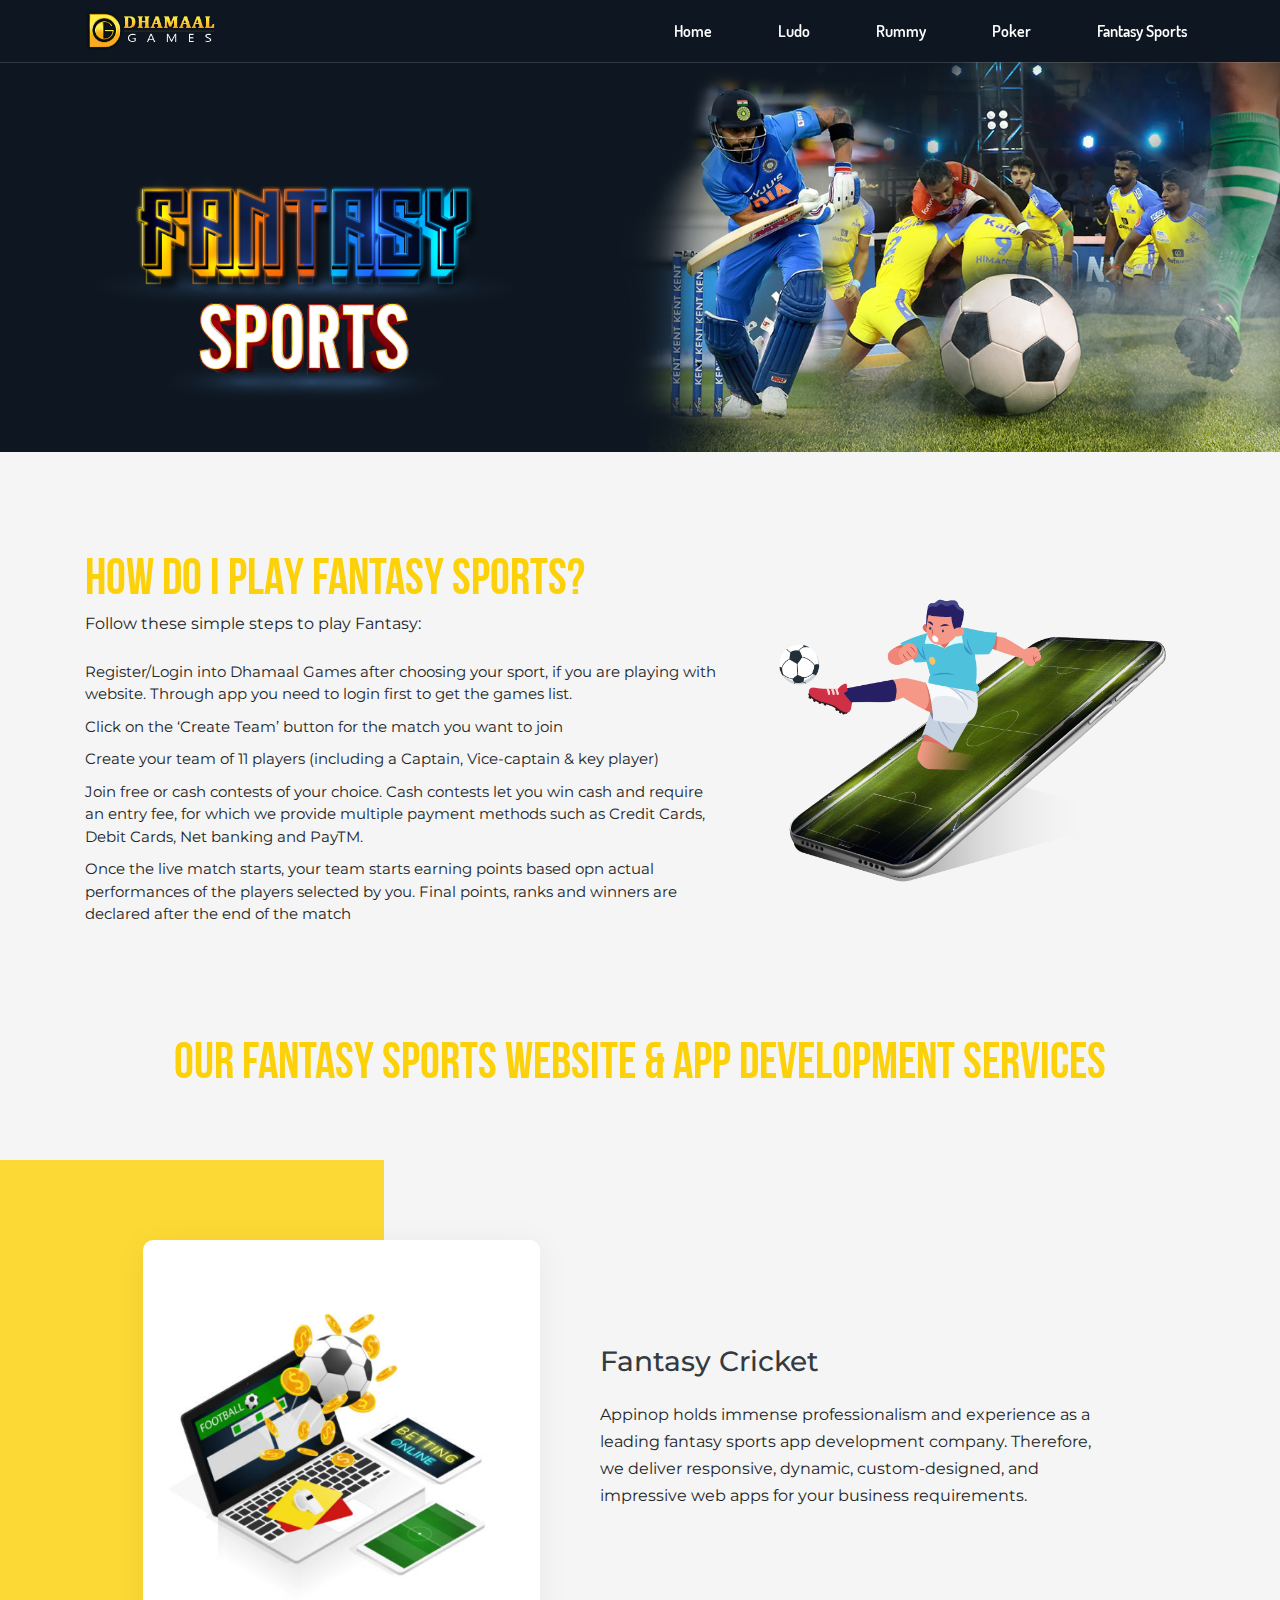
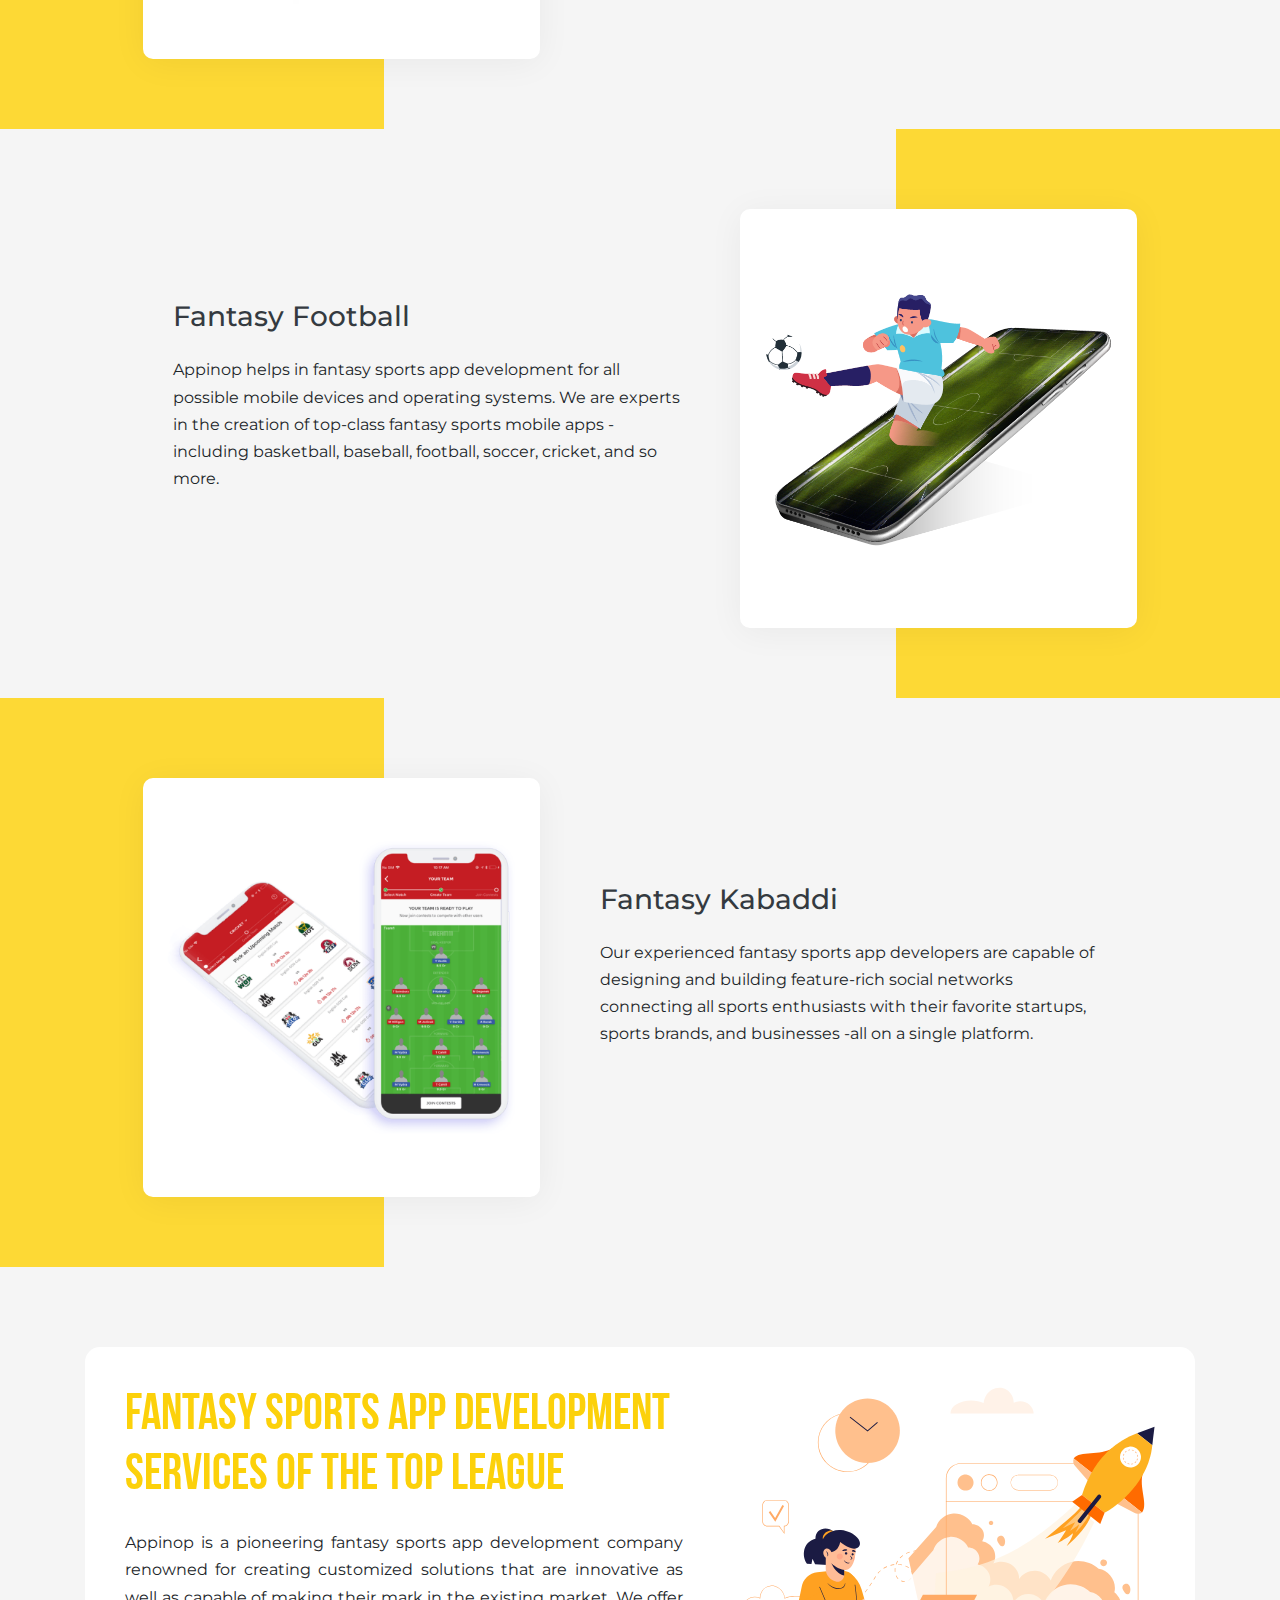
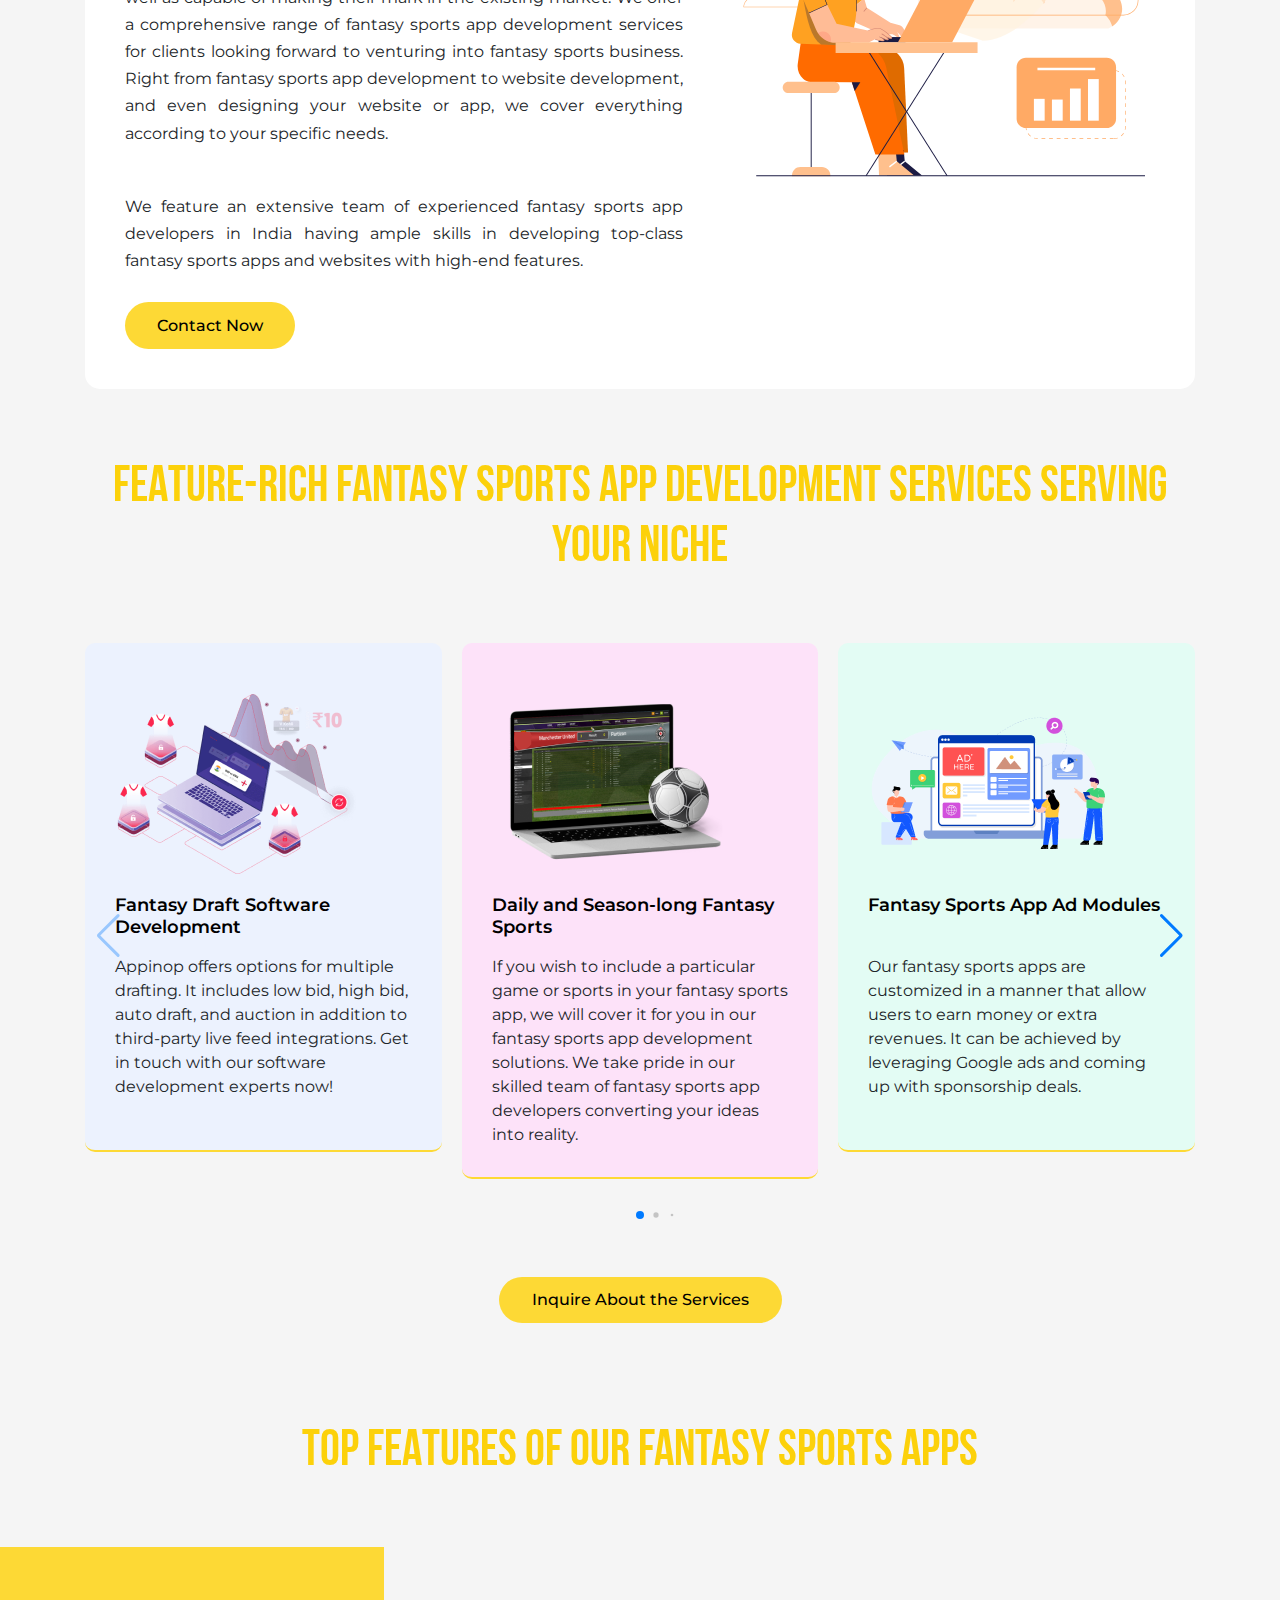
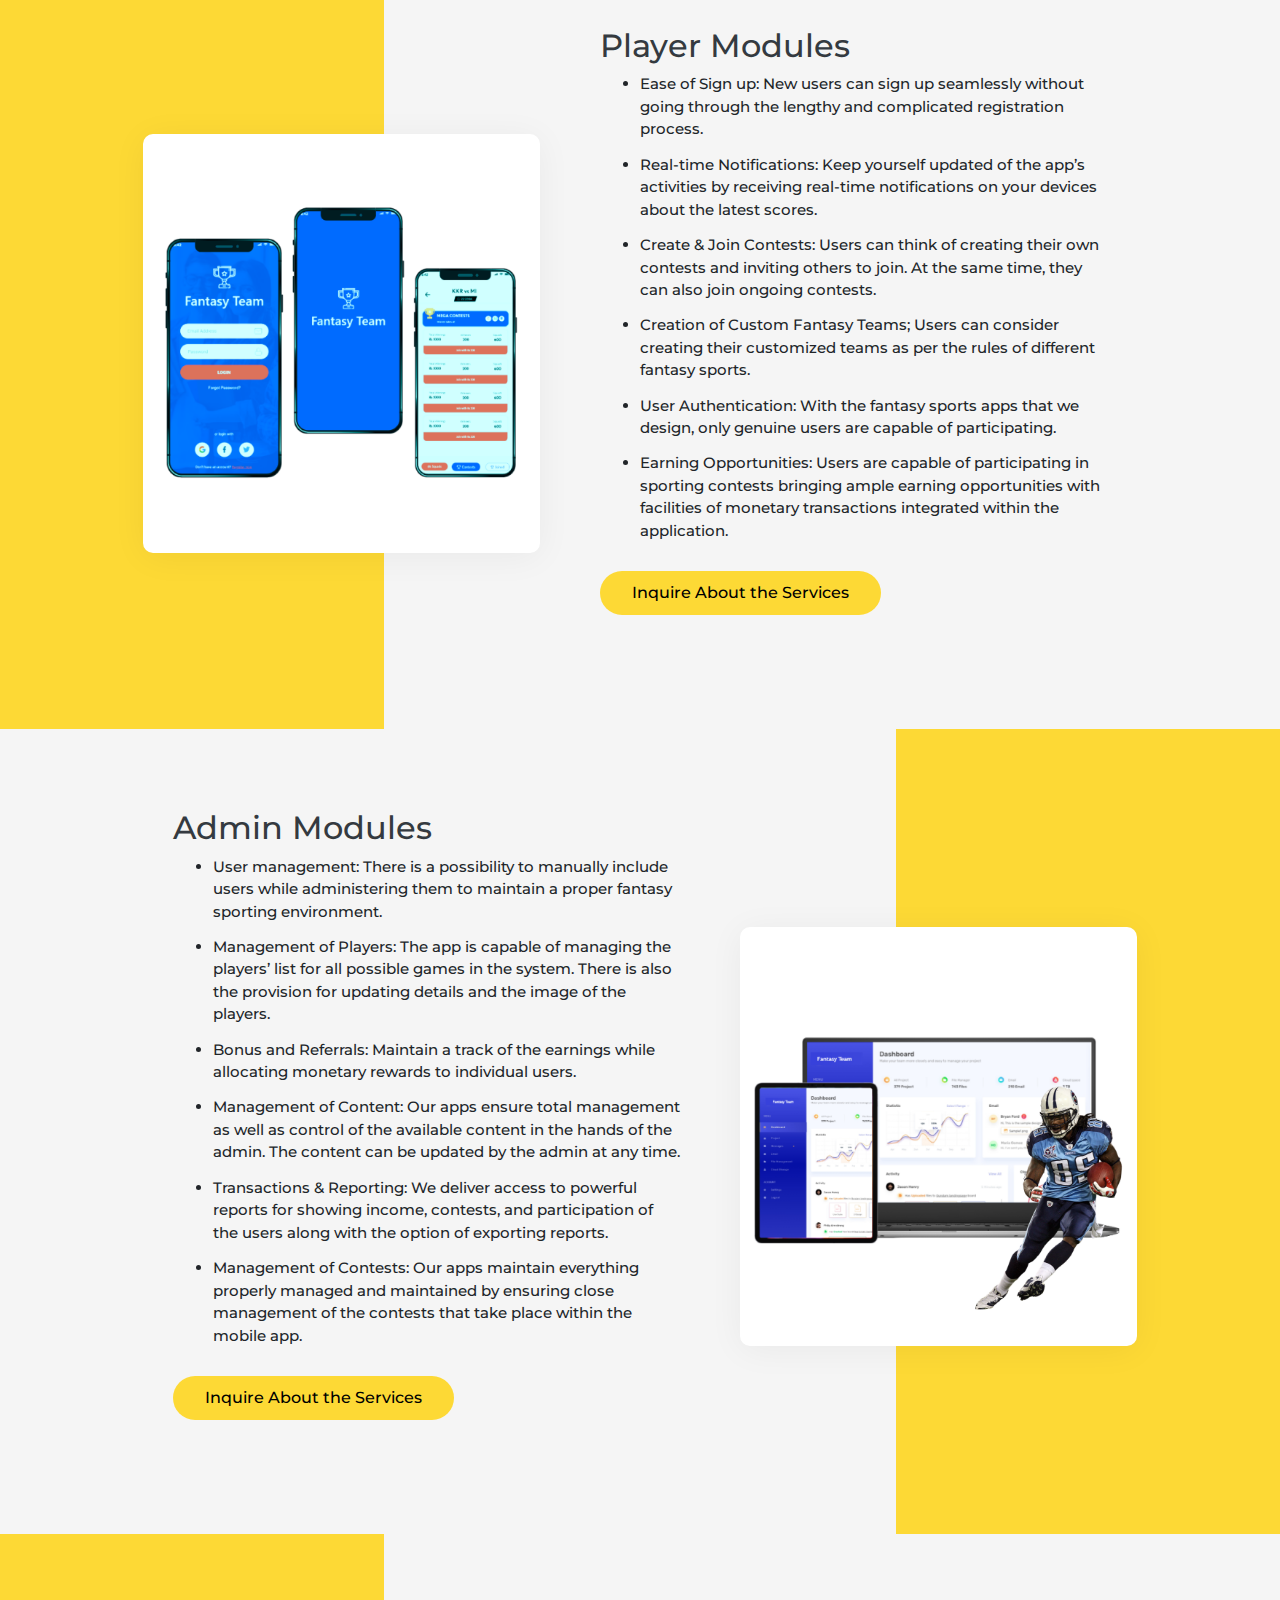
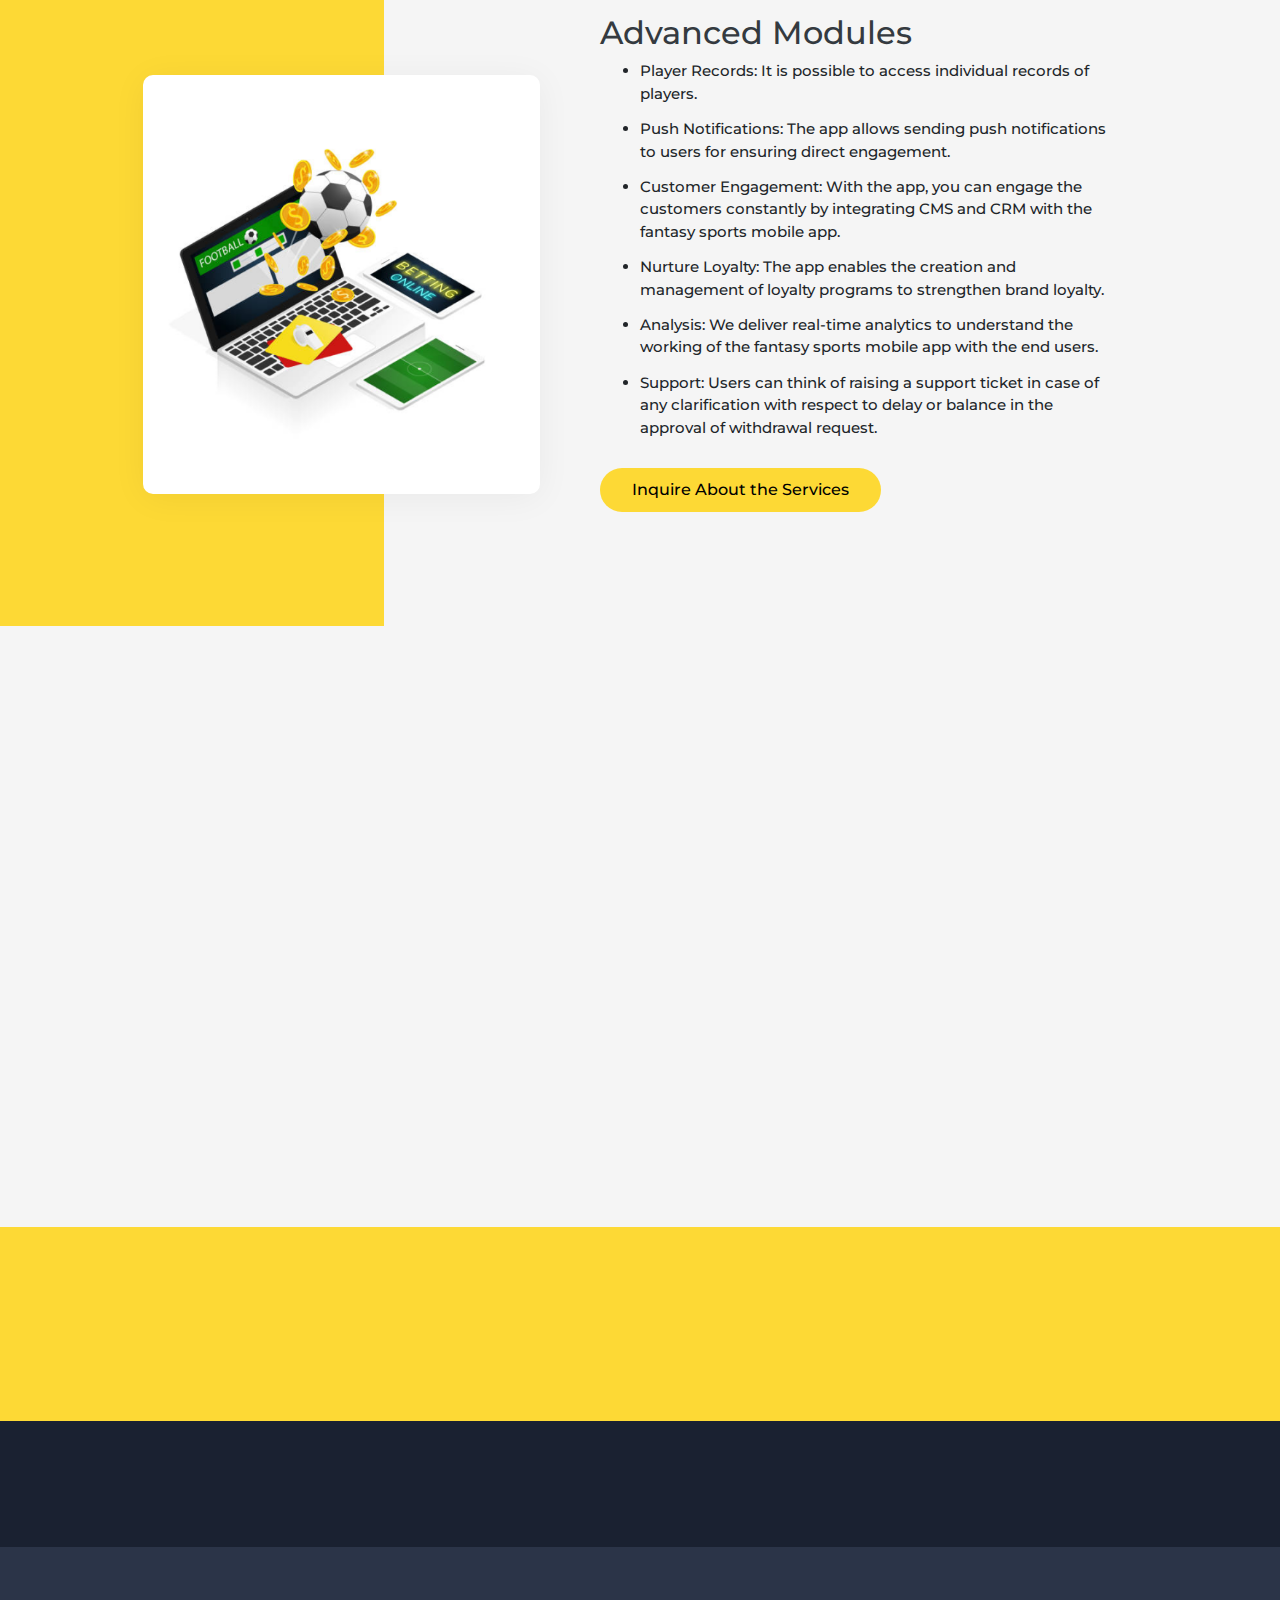
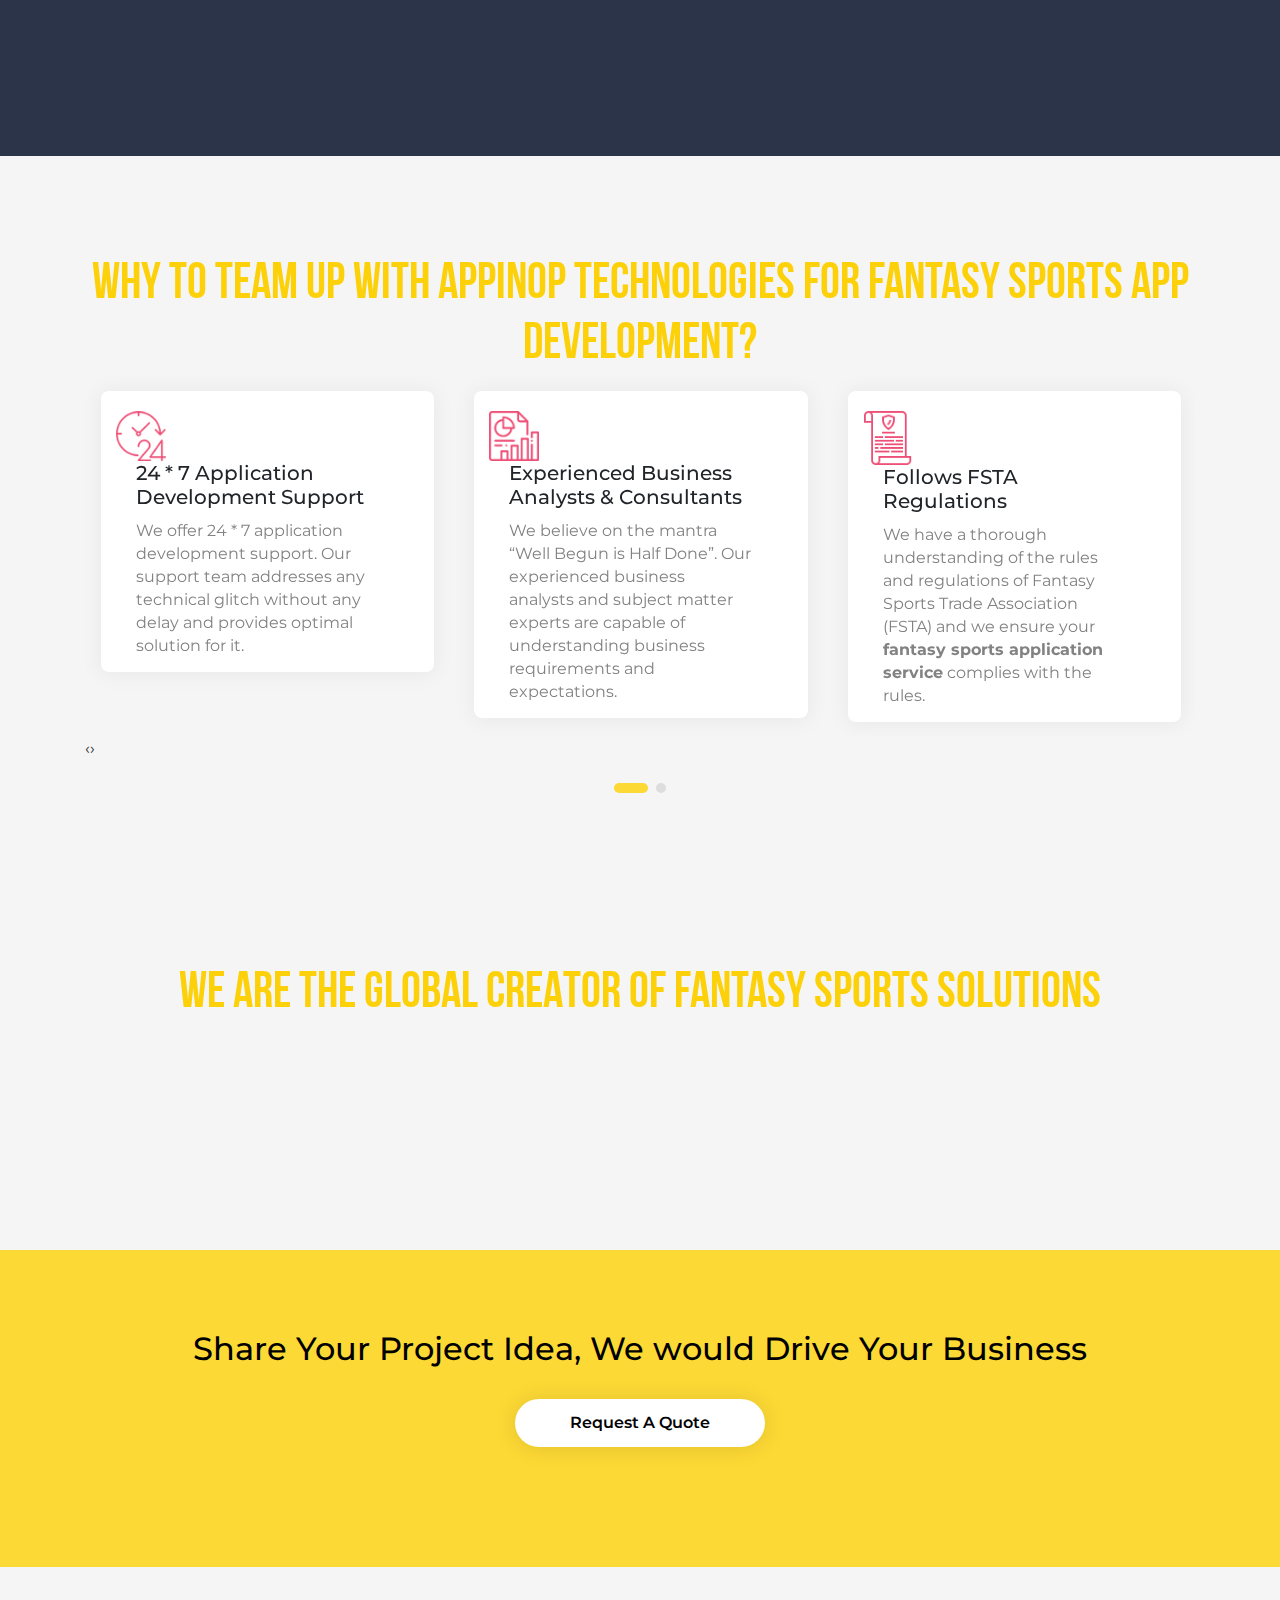
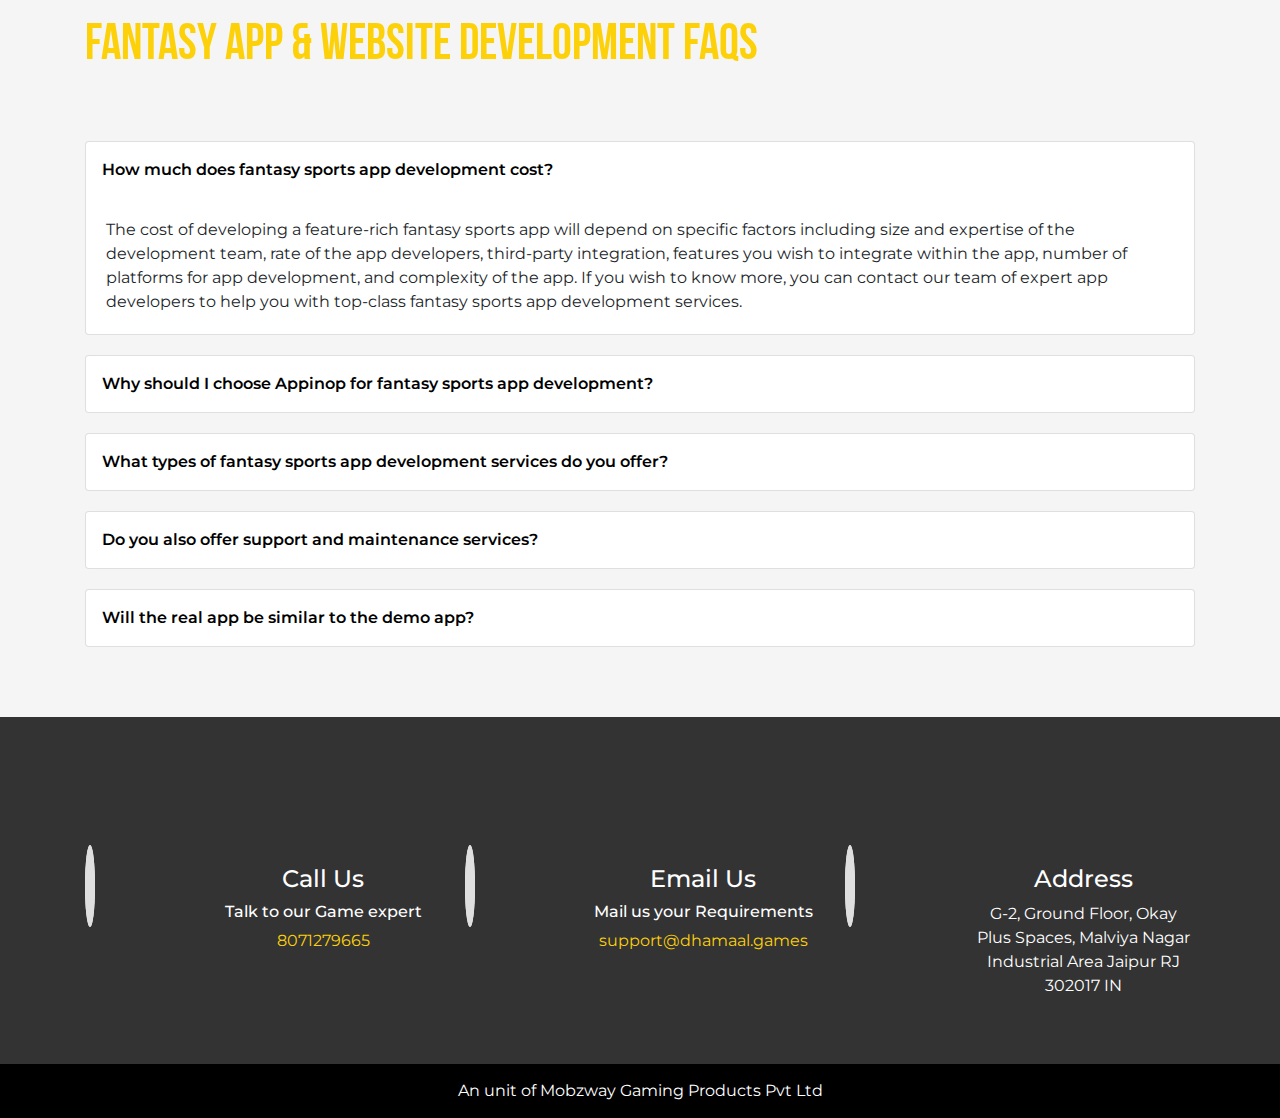
==== fantasy-sports.html @ 7665776e "Add files via upload" ====
<!DOCTYPE html>
<html><head>
<meta http-equiv="content-type" content="text/html; charset=UTF-8">
    <meta charset="UTF-8">
    <meta name="viewport" content="width=device-width, initial-scale=1.0">
    <meta http-equiv="X-UA-Compatible" content="ie=edge">
    <meta author="Rahul Goyal">
    <title>Fantasy Sports</title>
    <meta name="Description" content="mobzway">
    <meta name="robots" content="index, follow">
    <meta name="Language" content="English">
    <meta property="og:title" content="Best Game Development Company - Hire Game Developers">
    <meta property="og:url" content="http://www.yourdomain.com">
    <meta property="og:type" content="website">
    <meta property="og:description" content="Your 160-character description here">
    <meta property="og:image" content="http://www.yourdomain.com /image-name.jpg">
    <meta name="twitter:card" content="summary">
    <meta name="twitter:title" content="Best Game Development Company - Hire Game Developers">
    <meta name="twitter:description" content="Leading game development company develops 2d, 3d games for iOS, Android, Cross-platforms. Top Game designers &amp; developers in India for Unity, AR, VR, HTML5.">
    <meta name="twitter:url" content="http://www.yourdomain.com">
    <meta name="twitter:image" content="http://www.yourdomain.com /image-name.jpg">
    <link rel="stylesheet" href="assets/css/bootstrap.min.css">
    <link rel="stylesheet" href="assets/css/style.css">
    <link rel="stylesheet" href="assets/css/swiper-bundle.min.css">
    <link rel="stylesheet" href="assets/css/owl.carousel.min.css">
    <link rel="stylesheet" href="assets/css/owl.theme.default.min.css">
    
    <link rel="stylesheet" type="text/css" href="assets/css/animate.css">
    <link rel="stylesheet" href="https://use.fontawesome.com/releases/v5.6.3/css/all.css" integrity="sha384-UHRtZLI+pbxtHCWp1t77Bi1L4ZtiqrqD80Kn4Z8NTSRyMA2Fd33n5dQ8lWUE00s/" crossorigin="anonymous">
      <link href="https://fonts.googleapis.com/css2?family=Montserrat:wght@300;400;500;600;700;800;900&display=swap" rel="stylesheet">  

     <style>
       body {
  font-family: "Montserrat", sans-serif !important;
}
/*.sub_title {
  color: #fcd10a;
  font-family: "Montserrat", sans-serif !important;
  font-size: 28px;
  font-weight: bold;
  text-transform: capitalize;
}*/
     </style>
</head>
<body>
    
    <!-- header -->
    <header class="fixed-top">
        <div class="container">
            <nav class="navbar navbar-expand-lg">
              <a class="navbar-brand" href="index.html">
                  <img src="assets/img/brand_form.png">
              </a>
              <button class="navbar-toggler collapsed" type="button" data-toggle="collapse" data-target="#collapsibleNavbar" aria-expanded="false">
                <i class="fas fa-bars"></i>
              </button>
              <div class="navbar-collapse collapse" id="collapsibleNavbar" style="">
                <ul class="navbar-nav ml-auto">
                  <li class="nav-item">
                    <a class="nav-link" href="index.html">Home</a>
                  </li>
                  <li class="nav-item">
                    <a class="nav-link" href="ludo.html">Ludo</a>
                  </li>
                  <li class="nav-item">
                    <a class="nav-link" href="rummy.html">Rummy</a>
                  </li>
                  <li class="nav-item">
                    <a class="nav-link" href="poker.html">Poker</a>
                  </li>  
                  <li class="nav-item">
                    <a class="nav-link" href="fantasy-sports.html">Fantasy Sports</a>
                  </li>  
                </ul>
              </div>  
            </nav>
        </div>
    </header>


<div class="nft_wrapper magento_wrapper">



<section class="banners banners-top banners-bg  banners-form">
  <img src="assets/img/fantasy-sports.png" class="w-100">
</section>
    <!-- <section class="top-banner-in" style="background: url(assets/img/fantasy_app_development_company.jpg) top center no-repeat">
        <div class="container">
            <div class="row">
                <div class="col-md-12 text-center">
                    <h1>Leading Fantasy App Development Company</h1>
                    <h4>We serve you par excellence user engagement by fantasy sports app & website development services. Collaborate with our prodigious team and make a paradigm shift in your business.</h4>
                </div>
            </div>
        </div>
        <div class="container-fluid">
            <div class="row justify-content-between  align-items-end text-center">
                <div class="col-lg-3 col-md-4  ">
                    <div class="player-box player-box1">
                        <img src="assets/img/player-b.png" alt="" class="player-b img-fluid1" />
                    </div>
                </div>
                <div class="col-lg-3 col-md-4 ">
                    <div class="player-box player-box2">
                        <img src="assets/img/player-c.png" alt="" class="img-fluid1" />
                    </div>
                </div>
                <div class="col-lg-3 col-md-4  ">
                    <div class="player-box player-box3">
                        <img src="assets/img/player-f.png" alt="" class="img-fluid1" />
                    </div>
                </div>
            </div>
        </div>
        </section> -->
<section class="fantasy-sports-block">
            <div class="container">
                <div class="row">
                    <div class="col-lg-7">
                      <h2 class="sub_title p-0 m-0"><span class="yellow">How do</span> <span class="black"> I play fantasy Sports?</span></h2>
                      <p style="margin-bottom:25px;">Follow these simple steps to play Fantasy:</p>
                        
                            <p class="fantasy-font">Register/Login into Dhamaal Games after choosing your sport, if you are playing with website. Through app you need to login first to get the games list.</p>
                            <p class="fantasy-font"> Click on the ‘Create Team’ button for the match you want to join</p>
                            <p class="fantasy-font">Create your team of 11 players (including a Captain, Vice-captain & key player)</p>
                            <p class="fantasy-font"> Join free or cash contests of your choice. Cash contests let you win cash and require an entry fee, for which we provide multiple payment methods such as Credit Cards, Debit Cards, Net banking and PayTM.</p>
                            <p class="fantasy-font">Once the live match starts, your team starts earning points based opn actual performances of the players selected by you. Final points, ranks and winners are declared after the end of the match</p>
                        
                        
                    </div>
                    <div class="col-lg-5">
                        <div class="right-img">
                            <img src="assets/img/fa_2.png" class="w-100" alt="" />
                        </div>
                    </div>
                </div>
            </div>
        </section>
        <!-- <section class="mid-populer-sports">
            <div class="container">
                <div class="row">
                    <div class="col-md-12 text-center">
                      <h2 class="sub_title p-0 m-0"><span class="yellow">Popular Sports</span> <span class="black"> In Fantasy Sports App Development Services</span></h2>
                        
                        <h4>Appinop Technologies is expertise in multiple sports to deliver quality services</h4>
                    </div>
                </div>
                <div class="row">
                    <div class="col-md-12">
                        <ul>
                            <li>
                                <div class="icon-box ">
                                    <img src="assets/img/sports-icon1.png" alt="fantasy football app development " class="img-fluid1 wow rubberBand" />
                                </div>
                                <span>Football</span>
                            </li>
                            <li>
                                <div class="icon-box">
                                    <img src="assets/img/sports-icon2.png" alt="fantasy cricket app development" class="img-fluid1 wow rubberBand" />
                                </div>
                                <span>Cricket</span>
                            </li>
                            <li>
                                <div class="icon-box">
                                    <img src="assets/img/sports-icon3.png" alt="fantasy kabaddi app development " class="img-fluid1 wow rubberBand" />
                                </div>
                                <span>kabaddi</span>
                            </li> -->

                            <!-- <li>
                                <div class="icon-box">
                                    <img src="assets/img/sports-icon4.png" alt="fantasy basketball app development" class="img-fluid1 wow rubberBand" />
                                </div>
                                <span>Basketball</span>
                            </li>
                            <li>
                                <div class="icon-box">
                                    <img src="assets/img/sports-icon5.png" alt="fantasy Tennis app development " class="img-fluid1 wow rubberBand" />
                                </div>
                                <span>Tennis</span>
                            </li>
                            <li>
                                <div class="icon-box">
                                    <img src="assets/img/sports-icon6.png" alt="fantasy Hockey app development" class="img-fluid1 wow rubberBand" />
                                </div>
                                <span>Hockey</span>
                            </li>
                            <li>
                                <div class="icon-box">
                                    <img src="assets/img/sports-icon7.png" alt="fantasy Golf app development company" class="img-fluid1 wow rubberBand" />
                                </div>
                                <span>Golf</span>
                            </li> -->
                        <!-- </ul>
                    </div>
                </div>
                <div class="row">
                    <div class="col-md-12 text-center">
                        <a href="#" class="btn btn-primary" data-toggle="modal" data-target="#get-quote">Request A Quote</a>
                    </div>
                </div>
            </div>
        </section> -->



        <section class="token_dev magento_services_sec">
            <div class="container" >
              <div class="row align-items-center ">
                   <div class="col-md-12">
                       <div class="nft_title">
                        <h2 class="sub_title p-0 text-center"><span class="yellow">Our Fantasy Sports</span> <span class="black"> Website & App Development Services</span></h2>
                           
                          
                       </div>
                   </div>
               </div>
           </div>

            <div class="token_dev_sec token_dev_sec_left">
              <div class="container-fluid">
                <div class="row align-items-center">
                  <div class="col-md-5 col-lg-5">
                    <div class="token_dev_sec_img  hide_mobile">
                      <img src="assets/img/fa_1.png" alt="Fantasy Sports Web Apps" class="img-fluid1" />
                    </div>
                    
                  </div>
                  <div class="col-md-7 col-lg-7">
                    <div class="token_card">
                      <div class="nft_title title_left text-left ">
                        <h3 class="text-dark">Fantasy Cricket</h3>
                        <p class="mb-4" > Appinop holds immense professionalism and experience as a leading fantasy sports app development company. Therefore, we deliver responsive, dynamic, custom-designed, and impressive web apps for your business requirements.</p>
                        <!-- <a href="javascript:" class="btn_theme modal-btn" data-target="/get-quote"> Inquire About the Services</a> -->
                      
                    </div>
                  </div>
                </div>
              </div>
            </div>
            </div>

            <div class="token_dev_sec token_dev_sec_right">
              <div class="container-fluid">
                <div class="row align-items-center">
                  <div class="col-md-7 col-lg-7">
                    <div class="token_card">
                      <div class="nft_title title_left text-left ">
                        <h3 class="text-dark">Fantasy Football</h3>
                        <p class="mb-4" >Appinop helps in fantasy sports app development for all possible mobile devices and operating systems. We are experts in the creation of top-class fantasy sports mobile apps -including basketball, baseball, football, soccer, cricket, and so more.</p>

                        
                        <!-- <a href="javascript:" class="btn_theme modal-btn" data-target="/get-quote"> Inquire About the Services</a> -->
                      </div>
                      
                        

                    </div>
                  </div>
                  <div class="col-md-5 col-lg-5">
                    <div class="token_dev_sec_img hide_mobile">
                      <img src="assets/img/fa_2.png" alt="Fantasy Sports Mobile Apps" class="img-fluid1" />
                    </div>
                    
                  </div>
                </div>
              </div>
            </div>

            <div class="token_dev_sec token_dev_sec_left">
              <div class="container-fluid">
                <div class="row align-items-center">
                  <div class="col-md-5 col-lg-5">
                    <div class="token_dev_sec_img  hide_mobile">
                      <img src="assets/img/fa_3.png" alt="Social Fantasy Sports Apps" class="img-fluid1" />
                    </div>
                    
                  </div>
                  <div class="col-md-7 col-lg-7">
                    <div class="token_card">
                      <div class="nft_title title_left text-left ">
                        <h3 class="text-dark">Fantasy Kabaddi </h3>
                        <p class="mb-4" >Our experienced fantasy sports app developers are capable of designing and building feature-rich social networks connecting all sports enthusiasts with their favorite startups, sports brands, and businesses -all on a single platform.</p>
                        
                        <!-- <a href="javascript:" class="btn_theme modal-btn" data-target="/get-quote"> Inquire About the Services</a> -->
                      </div>
                    </div>
                  </div>
                </div>
              </div>
            </div>

            




        </section>



      <section class="cryptosphere_sec mb-0 pb-0 class_sec">
            <div class="container">
                <div class="class_card" >
                        <div class="row ">
                <div class="col-md-6 col-lg-7">
                    <div class="token_card pl-0">
                        <div class="nft_title title_left text-left mb-0 ">

                          <h2 class="sub_title p-0 m-0"><span class="yellow">Fantasy Sports</span> <span class="black"> App Development Services Of The Top League</span></h2>

                            
                            <p class="text-justify">Appinop is a pioneering fantasy sports app development company renowned for creating customized solutions that are innovative as well as capable of making their mark in the existing market. We offer a comprehensive range of fantasy sports app development services for clients looking forward to venturing into fantasy sports business. Right from fantasy sports app development to website development, and even designing your website or app, we cover everything according to your specific needs.
                            </p>
                            <br>
                            <p class="text-justify w-100">We feature an extensive team of experienced fantasy sports app developers in India having ample skills in developing top-class fantasy sports apps and websites with high-end features.
                              <br>  <br>
                              <a href="javascript:" class="btn_theme  btn-orange  modal-btn" data-target="/get-quote">Contact Now</a>
                        </div>
                    </div>
                </div>

                <div class="col-md-6 col-lg-5">
                    <div class="cc_img">
                        <img src="assets/img/service_img.svg" alt="Custom Fantasy Sports App Development solutions" class="img-fluid1">
                    </div>
                </div>
                
            </div>
            </div>
        </div>

      </section>
        <!-- <section class="ourwork">
            <div class="container">
            <div class="row justify-content-center">
                <div class="col-xl-12 col-lg-9 text-center">
                  <h2 class="sub_title p-0 m-0"><span class="yellow">Our</span> <span class="black"> Work</span></h2>
                
                <p></p>
                </div>
            </div>
            </div>
            <div class="container-fluid">
            <div class="row no-gutters">
                <div class="col-xl-1 col-md-12">
                <ul class="nav nav-tabs" id="myTab" role="tablist">
                    <li class="nav-item">
                        <a class="nav-link active" id="orworktb0-tab" data-toggle="tab" href="#orworktb0" role="tab"
                            aria-controls="orworktb0" aria-selected="true">
                            <img src="assets/img/blockchainicon.png" alt="" class="img-fluid1" />
                            Blockchain
                        </a>
                    </li>
                    <li class="nav-item">
                        <a class="nav-link" id="orworktb2-tab" data-toggle="tab" href="#orworktb2" role="tab"
                            aria-controls="orworktb2" aria-selected="false">
                            <img src="assets/img/game.png" alt="" class="img-fluid1" />
                            Game <br /> Development
                        </a>
                    </li>
                    <li class="nav-item">
                        <a class="nav-link " id="orworktb1-tab" data-toggle="tab" href="#orworktb1" role="tab"
                            aria-controls="orworktb1" aria-selected="true">
                            <img src="assets/img/food.png" alt="" class="img-fluid1" />
                            Food and <br /> Restaurants
                        </a>
                    </li>
                    <li class="nav-item">
                        <a class="nav-link" id="orworktb3-tab" data-toggle="tab" href="#orworktb3" role="tab"
                            aria-controls="orworktb3" aria-selected="false">
                            <img src="assets/img/realestate.png" alt="" class="img-fluid1" />
                            Real <br /> Estate
                        </a>
                    </li>
                    <li class="nav-item">
                        <a class="nav-link" id="orworktb6-tab" data-toggle="tab" href="#orworktb6" role="tab"
                            aria-controls="orworktb6" aria-selected="false">
                            <img src="assets/img/ecommerce.png" alt="" class="img-fluid1" />
                            Shopping <br />E-Commerce
                        </a>
                    </li>
                    <li class="nav-item">
                        <a class="nav-link" id="orworktb7-tab" data-toggle="tab" href="#orworktb7" role="tab"
                            aria-controls="orworktb7" aria-selected="false">
                            <img src="assets/img/health.png" alt="" class="img-fluid1" />
                            Health <br />Fitness
                        </a>
                    </li>
                </ul>
                </div>
                <div class="col-xl-11 col-md-12">
                <div class="tab-content" id="myTabContent">
                    <div class="tab-pane fade show active " id="orworktb0" role="tabpanel" aria-labelledby="orworktb0-tab">
                    <div class="row">
                        <div class="col-md-12">
                        <div  class="ptbox wrkcontent" style="background: linear-gradient(267deg, #ead356 0%, #dac44c 100%)" >
                            <div class="ltcnt">
                            <h6>Website</h6>
                            <a href="javascript:void(0)" class="pttitle">
                            InoutBit
                            </a>
                            <p class="three_lines"  >Inoutbit is the best online platform to sell and buy your cryptocurrency. That is an easy to use website designed by highly qualified developers of Appinop.</p>
                            <a href="#" data-toggle="modal" data-target="#get-quote"  target="_blank" class="crbtn">
                                <i class="fas fa-chevron-right"></i>
                            </a>
                            </div>
                            <img src="assets/img/Inoutbit.png" alt="" class="pt1  pp_top_img img-fluid1 p-0 w-100 " />
                        </div>
                        </div>
                        <div class="col-xl-6">
                        <div class="pcbox wrkcontent">
                            <div class="ltcnt">
                            <h6>Website & Mobile App</h6>
                            <a href="javascript:void(0)" class="pttitle">
                            AVAX STL
                            </a>
                            <p class="three_lines"  >Avax is a website designed but Appinop's best developers who provided users to buy and sell shares online.</p>
                            <a href="#" data-toggle="modal" data-target="#get-quote"  target="_blank" class="crbtn">
                                <i class="fas fa-chevron-right"></i>
                            </a>
                            </div>
                            <img src="assets/img/avax.png" alt="" class="pt1 img-fluid1" />
                        </div>
                        </div>
                        <div class="col-xl-6">
                        <div class="pcbox1 wrkcontent pt-0 pb-0">
                            <div class="ltcnt">
                            <h6>Website</h6>
                            <a href="javascript:void(0)" class="pttitle">
                            WCCEX
                            </a>
                            <p  class="three_lines"  >Worls Ccryptocurrency Exchange is the online trading website for bitcoin and other cryptocurrencies and is easy to use.</p>
                            <a href="#" data-toggle="modal" data-target="#get-quote"  class="crbtn" target="_blank" >
                                <i class="fas fa-chevron-right"></i>
                            </a>
                            </div>
                            <img src="assets/img/wccex.png" alt="" class="pt1 img-fluid1" />
                        </div>
                        </div>
                    </div>
                    </div>
                    <div class="tab-pane fade " id="orworktb1" role="tabpanel" aria-labelledby="orworktb1-tab">
                    <div class="row">
                        <div class="col-md-12 wow fadeInUp">
                        <div  class="ptbox wrkcontent" style="background: linear-gradient(267deg, rgb(43 182 113) 0%, rgb(117 91 164) 100%)">
                            <div class="ltcnt">
                            <h6>Mobile App</h6>
                            <a href="javascript:void(0)" class="pttitle">
                            Bite Squad - Restaurant Food Delivery
                            </a>
                            <p>Bite Squad is an online restaurant delivery platform which offers a wide array of restaurants and filter & search tools to choose a restaurant and find dishes as per your needs and budget.</p>
                            <a href="#" data-toggle="modal" data-target="#get-quote" class="crbtn" target="_blank" >
                                <i class="fas fa-chevron-right"></i>
                            </a>
                            </div>
                            <img src="assets/img/bite_squad.png" alt="" class="pt1 img-fluid1 p-0" />
                        </div>
                        </div>
                        <div class="col-xl-6  wow slideInUp">
                        <div class="pcbox wrkcontent">
                            <div class="ltcnt">
                            <h6>Mobile App</h6>
                            <a href="javascript:void(0)" class="pttitle">
                            Food, Grocery & more
                            </a>
                            <p class="three_lines"  >Wishbox is an app for Food and Grocery delivery in Qatar. This app is designed by best developers of Apprinop which is a leading company of website and app development.</p>
                            <a href="#" data-toggle="modal" data-target="#get-quote"  class="crbtn" target="_blank" >
                                <i class="fas fa-chevron-right"></i>
                            </a>
                            </div>
                            <img src="assets/img/wish_box.png" alt="" class="pt1 img-fluid1 p-0" />
                        </div>
                        </div>
                        <div class="col-xl-6  wow slideInUp">
                        <div class="pcbox1 wrkcontent pt-0 pb-0">
                            <div class="ltcnt">
                            <h6>Mobile App</h6>
                            <a href="javascript:void(0)" class="pttitle">
                            Sprinkle Food Delivery App
                            </a>
                            <p class="three_lines" >The names define "Sprinkle Food Delivery App" is an app for food delivery in Northern Kerela. Thats is an easy to use application with the filters of your choice.</p>
                             <a href="#" data-toggle="modal" data-target="#get-quote"  class="crbtn" target="_blank" >
                                <i class="fas fa-chevron-right"></i>
                            </a>
                            </div>
                            <img src="assets/img/sprinkle.png" alt="" class="pt1 img-fluid1" />
                        </div>
                        </div>
                    </div>
                    </div>
                    <div class="tab-pane fade" id="orworktb2" role="tabpanel" aria-labelledby="orworktb2-tab">
                    <div class="row">
                        <div class="col-md-12">
                        <div  class="ptbox wrkcontent" style="background: linear-gradient(267deg, #771ddf 0%, #6512e0 100%)">
                            <div class="ltcnt">
                            <h6>  Mobile App </h6>
                            <a href="https://sportsindia11.com/"  target="_blank"  class="pttitle">
                            SportsIndia11
                            </a>
                            <p>Sports India is a fantasy sports game platform designed for gamers with many sports games options that can be played online.</p>
                            <a href="https://sportsindia11.com/"  target="_blank"  class="crbtn">
                                <i class="fas fa-chevron-right"></i>
                            </a>
                            </div>
                            <img src="assets/img/sports_india.png" alt="SportsIndia11 cricket fantasy sports app developed by Appinop Tecnologies" class="pt1 p-0 img-fluid1" />
                        </div>
                        </div>
                        <div class="col-xl-6">
                        <div class="pcbox wrkcontent" style="background: linear-gradient( 267deg, #1c2985 0%, #6979eb 100%);">
                            <div class="ltcnt">
                            <h6>Mobile App</h6>
                            <a href="https://www.mymaster11.com/" target="_blank" class="pttitle">
                            MyMaster11
                            </a>
                            <p  class="three_lines" >MyMaster11 is considered as a “Game of Skill.” The game of skills can be defined as a game wherein the skills of the individuals participating in any online fantasy sports gaming play a dominant role rather than the mere luck of the individuals.</p>

                            <a href="https://www.mymaster11.com/" target="_blank"   class="crbtn"  >
                                <i class="fas fa-chevron-right"></i>
                            </a>
                            </div>
                            <img src="assets/img/mymaster11.png" alt="MyMaster11 cricket fantasy sports app developed by Appinop Tecnologies" class="pt1 img-fluid1" />
                        </div>
                        </div>
                        <div class="col-xl-6">
                        <div class="pcbox1 wrkcontent pt-0 pb-0">
                            <div class="ltcnt">
                            <h6>Mobile App</h6>
                            <a href="https://www.fantasysquad.in/" target="_blank" class="pttitle">
                            Fantasy Squad
                            </a>
                            <p class="three_lines" >Fantasy Squad is a fantasy sports games website for cricket and football where users can play these games online.</p>

                            <a href="https://www.fantasysquad.in/" class="crbtn"  target="_blank" >
                                <i class="fas fa-chevron-right"></i>
                            </a>
                            </div>
                            <img src="assets/img/fantasy_squad.png" alt="Fantasy Squad fantasy sports app developed by Appinop Tecnologies" class="pt1 p-0 img-fluid1" />
                        </div>
                        </div>
                    </div>
                    </div>
                    <div class="tab-pane fade" id="orworktb3" role="tabpanel" aria-labelledby="orworktb3-tab">
                    <div class="row">
                        <div class="col-md-12">
                        <div  class="ptbox wrkcontent" style="background: linear-gradient(267deg, #ffffff 0%, #3bb8e5 100%)">
                            <div class="ltcnt">
                            <h6>Website</h6>
                            <a href="javascript:void(0)" class="pttitle">
                            Netrent Properties
                            </a>
                            <p>NetRent is a fully feturestick website that helps Australian people to find their dream destinations. It included many advanced features and filters, so people could find their homes at their desired location. This website is fast, easy to understand and completely SEO friendly.</p>
                                <a href="#" data-toggle="modal" data-target="#get-quote"  class="crbtn"  target="_blank" >
                                <i class="fas fa-chevron-right"></i>
                            </a>
                            </div>
                            <img src="assets/img/netrent.png" alt="" class="pt1 p-0 img-fluid1" />
                        </div>
                        </div>
                        <div class="col-xl-6">
                        <div class="pcbox wrkcontent">
                            <div class="ltcnt">
                            <h6>Website</h6>
                            <a href="javascript:void(0)" class="pttitle">
                            Trimurty Builders 
                            </a>
                            <p class="three_lines"  >Trimurty provides you with a platform where you can develop an idea of building any property, and builders will be there to help you. </p>
                            <a  href="#" data-toggle="modal" data-target="#get-quote"  class="crbtn"  target="_blank" >
                                <i class="fas fa-chevron-right"></i>
                            </a>
                            </div>
                            <img src="assets/img/trimurty.png" alt="" class="pt1 img-fluid1" />
                        </div>
                        </div>
                        <div class="col-xl-6">
                        <div class="pcbox1 wrkcontent pt-0 pb-0">
                            <div class="ltcnt">
                            <h6>Website</h6>
                            <a href="#" class="pttitle"  target="_blank" >
                            Godrej Properties
                            </a>
                            <p class="three_lines"  >Godrej Properties is an online platform that will help you find your choice of property. The best developers of Appinop designed this website.</p>
                             <a href="#" data-toggle="modal" data-target="#get-quote"  class="crbtn" target="_blank" >
                                <i class="fas fa-chevron-right"></i>
                            </a>
                            </div>
                            <img src="assets/img/goodrej_properties.png" alt="" class="pt1 img-fluid1" />
                        </div>
                        </div>
                    </div>
                    </div>
                    
                    <div class="tab-pane fade" id="orworktb6" role="tabpanel" aria-labelledby="orworktb6-tab">
                    <div class="row">
                        <div class="col-md-12">
                        <div  class="ptbox wrkcontent" style="background: linear-gradient(267deg, rgb(255 236 247) 0%, rgb(238 89 252) 100%)">
                            <div class="ltcnt">
                            <h6>Website & Mobile App</h6>
                            <a href="javascript:void(0)" class="pttitle">
                            Purple Online Shopping
                            </a>
                            <p>Purple has both an App and a Website for online shopping of beauty products. This app is specially designed for women for their ease, so they choose products at doorsteps.</p>
                             <a href="#" data-toggle="modal" data-target="#get-quote"  class="crbtn" target="_blank" >
                                <i class="fas fa-chevron-right"></i>
                            </a>
                            </div>
                            <img src="assets/img/purplle.png" alt="" class="pt1 p-0 img-fluid1" />
                        </div>
                        </div>
                        <div class="col-xl-6">
                        <div class="pcbox wrkcontent">
                            <div class="ltcnt">
                            <h6>Mobile App</h6>
                            <a href="javascript:void(0)" class="pttitle">
                            Buyzop 
                            </a>
                            <p class="three_lines"  >Buyzop is an application designed by Appinop's developers for people who love online shopping. This app is available with 100+categories for the ease of the user. </p>
                             <a href="#" data-toggle="modal" data-target="#get-quote"  class="crbtn" target="_blank" >
                                <i class="fas fa-chevron-right"></i>
                            </a>
                            </div>
                            <img src="assets/img/buyzop.png" alt="" class="pt1 img-fluid1" />
                        </div>
                        </div>
                        <div class="col-xl-6">
                        <div class="pcbox1 wrkcontent pt-0 pb-0">
                            <div class="ltcnt">
                            <h6>Mobile App</h6>
                            <a href="javascript:void(0)" class="pttitle">
                                Roobai
                            </a>
                            <p class="three_lines"  >Roobai is an application of online shopping from other apps like Amazon, Flipkart and many more. It also offers exeiting deals and offers on your purchase. </p>
                             <a href="#" data-toggle="modal" data-target="#get-quote" class="crbtn" target="_blank" >
                                <i class="fas fa-chevron-right"></i>
                            </a>
                            </div>
                            <img src="assets/img/roobai.png" alt="" class="pt1 img-fluid1" />
                        </div>
                        </div>
                    </div>
                    </div>
                    <div class="tab-pane fade" id="orworktb7" role="tabpanel" aria-labelledby="orworktb7-tab">
                    <div class="row">
                        <div class="col-md-12">
                        <div  class="ptbox wrkcontent" style="background: linear-gradient(267deg, rgb(193 194 192) 0%, rgb(31 159 164) 100%)">
                            <div class="ltcnt">
                            <h6> Website</h6>
                            <a href="javascript:void(0)" class="pttitle">
                            Healthcare Ayurveda
                            </a>
                            <p>Healthcare doctors is a healthcare website that provides the facilty of medical treatment which is available for 24x7. They have a wide array of doctors specialising in different medical areas.</p>
                             <a href="#" data-toggle="modal" data-target="#get-quote"  class="crbtn" target="_blank" >
                                <i class="fas fa-chevron-right"></i>
                            </a>
                            </div>
                            <img src="assets/img/ayurveda.png" alt="" class="pt1 p-0 img-fluid1" />
                        </div>
                        </div>
                        <div class="col-xl-6">
                        <div class="pcbox wrkcontent">
                            <div class="ltcnt">
                            <h6>Website</h6>
                            <a href="javascript:void(0)" class="pttitle">
                             Healthcare Doctors
                            </a>
                            <p class="three_lines"  >Healthcare doctors is a healthcare website that provides the facilty of medical treatment which is available for 24x7. They have a wide array of doctors specialising in different medical areas.</p>
                             <a href="#" data-toggle="modal" data-target="#get-quote"  class="crbtn" target="_blank" >
                                <i class="fas fa-chevron-right"></i>
                            </a>
                            </div>
                            <img src="assets/img/heathcare_doctors.png" alt="" class="pt1 img-fluid1" />
                        </div>
                        </div>
                        <div class="col-xl-6">
                        <div class="pcbox1 wrkcontent pt-0 pb-0">
                            <div class="ltcnt">
                            <h6> Website </h6>
                            <a href="javascript:void(0)" class="pttitle">
                            H3U Smart Healthcare
                            </a>
                            <p class="three_lines"  >H3U is a digital platform that assists you to connect with a wide array of wellness services and products. This digital platform offers a customized solution to the users as per their needs and requirements.</p>
                             <a href="#" data-toggle="modal" data-target="#get-quote"  class="crbtn" target="_blank" >
                                <i class="fas fa-chevron-right"></i>
                            </a>
                            </div>
                            <img src="assets/img/healthcare.png" alt="" class="pt1 img-fluid1" />
                        </div>
                        </div>
                    </div>
                    </div>
                </div>
                <div class="row">
                    <div class="col-md-12 text-center">
                    </div>
                </div>
                </div>
            </div>
            </div>
        </section> -->

        <section class="token_development_ser  magento_dev_sec" style="padding-top:70px;">
            <div class="container" >
               <div class="row align-items-center ">
                    <div class="col-md-12">
                        <div class="nft_title">
                          <h2 class="sub_title p-0 m-0 text-center"><span class="yellow">Feature-rich Fantasy Sports</span> <span class="black"> App Development Services Serving Your Niche</span></h2>
                           
                        </div>
                    </div>
                </div>
            </div>
            <div class="container" >
                <div class="row" >
                    <div class="col-md-12" >
                        <div id="script_features_slider" class="swiper ss_service_swiper ">
                            <div class="swiper-wrapper pb-0">
                                <div class="swiper-slide" >
                                    <div class="ind_card card_full scrip_feature_card" style="background: #ECF2FE;">
                                        <img src="assets/img/ser_1.png" alt="Fantasy Draft Software Development" class="img-fluid1 m-0">
                                        <h5>Fantasy Draft Software Development</h5>
                                        <p class="mb-0"> Appinop offers options for multiple drafting. It includes low bid, high bid, auto draft, and auction in addition to third-party live feed integrations. Get in touch with our software development experts now!</p>
                                    </div>
                                </div>
                                <div class="swiper-slide" >
                                    <div class="ind_card card_full scrip_feature_card"  style="background: #FDE2F9;">
                                        
                                        <img src="assets/img/ser_2.png" alt="Daily And Season-Long Fantasy sports app and website development" class="img-fluid1 m-0">
                                        <h5>Daily and Season-long Fantasy Sports</h5>
                                        <p class="mb-0">If you wish to include a particular game or sports in your fantasy sports app, we will cover it for you in our fantasy sports app development solutions. We take pride in our skilled team of fantasy sports app developers converting your ideas into reality.
                                        </p>
                                    </div>
                                </div>
                                <div class="swiper-slide" >
                                    <div class="ind_card card_full scrip_feature_card"  style="background: #E3FCF4;">
                                        
                                        <img src="assets/img/ser_3.png" alt="Fantasy Sports App Ad Modules development" class="img-fluid1 m-0">
                                        <h5>Fantasy Sports App Ad Modules</h5>
                                        <p class="mb-0">Our fantasy sports apps are customized in a manner that allow users to earn money or extra revenues. It can be achieved by leveraging Google ads and coming up with sponsorship deals.</p>
                                    </div>
                                </div>
                                <div class="swiper-slide" >
                                    <div class="ind_card card_full scrip_feature_card"  style="background: #ECF2FE;"> 
                                        
                                        <img src="assets/img/ser_4.png" alt="Loyalty Program Integration" class="img-fluid1 m-0">
                                        <h5> Loyalty Program Integration</h5>
                                        <p class="mb-0">It is a must-have feature for delivering the excellence of a fantasy sports platform. It allows converting your users into marketers while allowing them to share their achievement on social media and earning a referral bonus.</p>
                                    </div>
                                </div>
                                <div class="swiper-slide" >
                                    <div class="ind_card card_full scrip_feature_card"  style="background: #FDE2F9;">
                                        
                                        <img src="assets/img/ser_5.png" alt=" Fantasy Sports app Leaderboards development " class="img-fluid1 m-0">
                                        <h5> Fantasy Sports Leaderboards</h5>
                                        <p class="mb-0">Whether you wish to design a simple leaderboard or an advanced leaderboard with interactive features like sports, game types, duration, leagues, user category, and draft types. For your ease, we can achieve it all for your project.</p>
                                    </div>
                                </div>
                                <div class="swiper-slide" >
                                    <div class="ind_card card_full scrip_feature_card"  style="background: #E3FCF4;">
                                        
                                        <img src="assets/img/ser_6.png" alt="Third API Integration" class="img-fluid1 m-0">
                                        <h5> Third API Integration</h5>
                                        <p class="mb-0">  Appinop offers third-party software and applications. Our applications are integrated with a wide list of sports websites, various sports-based web portals, and online stores. With our third-party API integrations, we can maximize your app efficiency.</p>
                                    </div>
                                </div>
                                <div class="swiper-slide" >
                                    <div class="ind_card card_full scrip_feature_card"  style="background: #ECF2FE;">
                                        
                                        <img src="assets/img/ser_7.png" alt="Real-Time Data Insights" class="img-fluid1 m-0">
                                        <h5>Real-Time Data Insights</h5>
                                        <p class="mb-0">This data driven feature helps in real-time data capturing, organizing and storing the organized data into the system for making a business decision based on structured data.
                                        </p>
                                    </div>
                                </div>
                                <div class="swiper-slide" >
                                    <div class="ind_card card_full scrip_feature_card"  style="background: #E3FCF4;">
                                        
                                        <img src="assets/img/ser_8.png" alt="Social Media Updates" class="img-fluid1 m-0">
                                        <h5> Social Media Updates</h5>
                                        <p class="mb-0">Get the latest updates about upcoming matches and leagues, latest news about teams and players and lots more. Get valuable advice from sports experts.
                                        </p>
                                    </div>
                                </div>
                            </div>
                            <div class="swiper-button-next"></div>
                            <div class="swiper-button-prev"></div>
                             <div class="swiper-pagination"></div>
                         </div>
                    </div>
                    <div class="col-md-12 text-center  mt-5 " >
                        
                              <a href="javascript:" class="btn btn_theme modal-btn  btn1 m-auto " data-target="/get-quote">Inquire About the Services</a>
                    </div>
                </div>
            </div>
        </section>




        <!-- Modules  -->

        <section class="token_dev magento_services_sec">
            <div class="container" >
              <div class="row align-items-center ">
                   <div class="col-md-12">
                       <div class="nft_title">
                        <h2 class="sub_title p-0 m-0 text-center"><span class="yellow">Top Features</span> <span class="black"> of Our Fantasy Sports Apps</span></h2>
                           
                          
                       </div>
                   </div>
               </div>
           </div>


           <div class="token_dev_sec token_dev_sec_left">
              <div class="container-fluid">
                <div class="row align-items-center">
                  <div class="col-md-5 col-lg-5">
                    <div class="token_dev_sec_img  hide_mobile">
                      <img src="assets/img/fa_7.png" alt="Player Modules" class="img-fluid1" />
                    </div>
                    
                  </div>
                  <div class="col-md-7 col-lg-7">
                    <div class="token_card">
                      <div class="nft_title title_left text-left ">
                        <h2 class="text-dark">Player Modules</h2>
                        <!-- <hr> -->
                        <ul class="fun_ul">
                            <li> Ease of Sign up: New users can sign up seamlessly without going through the lengthy and complicated registration process.</li>
                            <li> Real-time Notifications: Keep yourself updated of the app’s activities by receiving real-time notifications on your devices about the latest scores.</li>
                            <li> Create & Join Contests: Users can think of creating their own contests and inviting others to join. At the same time, they can also join ongoing contests.</li>
                            <li> Creation of Custom Fantasy Teams; Users can consider creating their customized teams as per the rules of different fantasy sports.</li>
                            <li> User Authentication: With the fantasy sports apps that we design, only genuine users are capable of participating.</li>
                            <li> Earning Opportunities: Users are capable of participating in sporting contests bringing ample earning opportunities with facilities of monetary transactions integrated within the application.</li>
                        </ul>
                        <a href="javascript:" class="btn_theme modal-btn" data-target="/get-quote"> Inquire About the Services</a>
                      
                    </div>
                  </div>
                </div>
              </div>
            </div>
            </div>

            <div class="token_dev_sec token_dev_sec_right">
              <div class="container-fluid">
                <div class="row align-items-center">
                  <div class="col-md-7 col-lg-7">
                    <div class="token_card">
                      <div class="nft_title title_left text-left ">
                        <h2 class="text-dark">Admin Modules</h2>
                        <ul class="fun_ul">
                            <li> User management: There is a possibility to manually include users while administering them to maintain a proper fantasy sporting environment.  </li>
                            <li> Management of Players: The app is capable of managing the players’ list for all possible games in the system. There is also the provision for updating details and the image of the players.</li>
                            <li> Bonus and Referrals: Maintain a track of the earnings while allocating monetary rewards to individual users.</li>
                            <li> Management of Content: Our apps ensure total management as well as control of the available content in the hands of the admin. The content can be updated by the admin at any time.</li>
                            <li> Transactions & Reporting: We deliver access to powerful reports for showing income, contests, and participation of the users along with the option of exporting reports.</li>
                            <li> Management of Contests: Our apps maintain everything properly managed and maintained by ensuring close management of the contests that take place within the mobile app.</li>
                        </ul>

                        
                        <a href="javascript:" class="btn_theme modal-btn" data-target="/get-quote"> Inquire About the Services</a>
                      </div>
                      
                        

                    </div>
                  </div>
                  <div class="col-md-5 col-lg-5">
                    <div class="token_dev_sec_img hide_mobile">
                      <img src="assets/img/fa_9.png" alt="Admin Modules" class="img-fluid1" />
                    </div>
                    
                  </div>
                </div>
              </div>
            </div>

            <div class="token_dev_sec token_dev_sec_left">
              <div class="container-fluid">
                <div class="row align-items-center">
                  <div class="col-md-5 col-lg-5">
                    <div class="token_dev_sec_img  hide_mobile">
                      <img src="assets/img/fa_8.png" alt="Advanced Modules" class="img-fluid1" />
                    </div>
                    
                  </div>
                  <div class="col-md-7 col-lg-7">
                    <div class="token_card">
                      <div class="nft_title title_left text-left ">
                        <h2 class="text-dark">Advanced Modules </h2>
                        <ul class="fun_ul">
                            <li> Player Records: It is possible to access individual records of players. </li>
                            <li> Push Notifications: The app allows sending push notifications to users for ensuring direct engagement.</li>
                            <li> Customer Engagement: With the app, you can engage the customers constantly by integrating CMS and CRM with the fantasy sports mobile app.</li>
                            <li> Nurture Loyalty: The app enables the creation and management of loyalty programs to strengthen brand loyalty.</li>
                            <li> Analysis: We deliver real-time analytics to understand the working of the fantasy sports mobile app with the end users.</li>
                            <li> Support: Users can think of raising a support ticket in case of any clarification with respect to delay or balance in the approval of withdrawal request.</li>
                        </ul>
                        
                        <a href="javascript:" class="btn_theme modal-btn" data-target="/get-quote"> Inquire About the Services</a>
                      </div>
                    </div>
                  </div>
                </div>
              </div>
            </div>

        </section>


        <!-- Modules  -->







        <section class="reason-to-invest">
            <div class="container">
                <div class="row">
                    <div class="col-lg-6 order-lg-6 wow fadeInRight">
                        <div class="right-img">
                            <img src="assets/img/laptop-v.svg" alt="" />
                        </div>
                    </div>
                    <div class="col-lg-6 wow fadeInLeft">
                        <h2>Reasons To Invest In Fantasy Sports App & website Development</h2>
                        <ul>
                            <li>Earn Extra Money from Advertisements</li>
                            <li>Expand Your Brand by Increasing Your Brand Awareness</li>
                            <li>Increase Your User Engagement Which Leads to Boost Traffic</li>
                            <li>Build a Strong Customer Relationship with Users and Channel Partner</li>
                        </ul>
                        <a href="tel:+91-9782-97-5850" class="btn btn-primary">Call us</a>
                    </div>
                </div>
            </div>
        </section>

        <section class="our_cutting_age">
            <div class="pinkbg">
                <div class="container text-center">
                    <div class="row">
                        <div class="col-md-12">
                            <h2 class="wow fadeInUp" data-wow-duration="1s" > Our Cutting-Edge Technology Stack</h2>
                            <p class="wow fadeInDown" data-wow-duration="1.2s" >With our well-experienced & creative designing team, we deliver amazing designs for mobile and web platforms by working on modern technologies and platforms.</p>
                        </div>
                    </div>
                </div>
            </div>
            <div class="tblink">
                <div class="container">
                    <div class="row">
                        <div class="col-md-12">
                            <ul class="nav nav-tabs" id="myTab" role="tablist">
                                <li></li>
                                <li class="nav-item wow fadeInLeft" data-wow-duration="1s">
                                    <a class="nav-link active" id="tch1-tab" data-toggle="tab" href="#tch1" role="tab" aria-controls="tch1" aria-selected="true">
                                        <img src="assets/img/backend.svg" alt="" />
                                        <span>Backend</span>
                                    </a>
                                </li>
                                <li class="nav-item wow fadeInLeft" data-wow-duration="1.1s">
                                    <a class="nav-link" id="tch2-tab" data-toggle="tab" href="#tch2" role="tab" aria-controls="tch2" aria-selected="false">
                                        <img src="assets/img/frontend.svg" alt="" />
                                        <span>Frontend</span>
                                    </a>
                                </li>
                                <li class="nav-item wow fadeInLeft" data-wow-duration="1.2s">
                                    <a class="nav-link" id="tch3-tab" data-toggle="tab" href="#tch3" role="tab" aria-controls="tch3" aria-selected="false">
                                        <img src="assets/img/database.svg" alt="" />
                                        <span>database</span>
                                    </a>
                                </li>
                                <li></li>
                                <!-- <li class="nav-item wow fadeInLeft" data-wow-duration="1.3s">
                                    <a class="nav-link" id="tch4-tab" data-toggle="tab" href="#tch4" role="tab" aria-controls="tch4" aria-selected="false">
                                        <img src="assets/img/javaic.svg" alt="" />
                                        <span>JAVA</span>
                                    </a>
                                </li>
                                <li class="nav-item wow fadeInLeft" data-wow-duration="1.4s">
                                    <a class="nav-link" id="tch5-tab" data-toggle="tab" href="#tch5" role="tab" aria-controls="tch5" aria-selected="false">
                                        <img src="assets/img/jsic.svg" alt="" />
                                        <span>Java Script</span>
                                    </a>
                                </li>
                                <li class="nav-item wow fadeInLeft" data-wow-duration="1.5s">
                                    <a class="nav-link" id="tch6-tab" data-toggle="tab" href="#tch6" role="tab" aria-controls="tch6" aria-selected="false">
                                        <img src="assets/img/open_sourceic.svg" alt="" />
                                        <span>Open Source</span>
                                    </a>
                                </li> -->
                            </ul>

                        </div>
                    </div>
                </div>
            </div>
            <div class="bggrey">
                <div class="container">
                    <div class="row">
                        <div class="col-md-12">
                            <div class="tab-content" id="myTabContent">
                                <div class="tab-pane fade show active" id="tch1" role="tabpanel" aria-labelledby="tch1-tab">
                                    <ul class="tech-name">
                                        <li class="wow fadeInUp" data-wow-duration="1s"  >
                                            <div class="icon-box" style="background: #fff">
                                                <img src="assets/img/html-icon.png" alt="Codeigniter Image" />
                                            </div>
                                            <span>HTML</span>
                                        </li>
                                        <li class="wow fadeInUp" data-wow-duration="1.2s">
                                            <div class="icon-box" style="background: #fff">
                                                <img src="assets/img/css-icon.png" alt="CakePHP Image" />
                                            </div>
                                            <span>CSS</span>
                                        </li>
                                        <li class="wow fadeInUp" data-wow-duration="1.3s"  >
                                            <div class="icon-box" style="background: #fff">
                                                <img src="assets/img/nodejs.jpg" alt="laravel Image" />
                                            </div>
                                            <span>Node.js</span>
                                        </li>
                                        <li class="wow fadeInUp" data-wow-duration="1.4s"  >
                                            <div class="icon-box" style="background: #fff">
                                                <img src="assets/img/cakephp-icon.png" alt="Symfony Image" />
                                            </div>
                                            <span>Cake PHP</span>
                                        </li>
                                        <!-- <li class="wow fadeInUp" data-wow-duration="1.5s">
                                            <div class="icon-box">
                                                <img src="assets/img/zend.png" alt="Zend Image" />
                                            </div>
                                            <span>Zend</span>
                                        </li>
                                        <li class="wow fadeInUp" data-wow-duration="1.55s">
                                            <div class="icon-box">
                                                <img src="assets/img/yii.png" alt="Yii Image" />
                                            </div>
                                            <span>Yii</span>
                                        </li>
                                        <li class="wow fadeInUp" data-wow-duration="1.5s">
                                            <div class="icon-box">
                                                <img src="assets/img/phalcon.png" alt="Phalcon Image" />
                                            </div>
                                            <span>Phalcon</span>
                                        </li> -->
                                    </ul>
                                </div>
                                <div class="tab-pane fade" id="tch2" role="tabpanel" aria-labelledby="tch2-tab">
                                    <ul class="tech-name">
                                        <li>
                                            <div class="icon-box" style="background: #fff; line-height: 70px;">
                                            <img src="assets/img/mobile-app-icon.svg" alt="" style="filter: invert(1);" />
                                            </div>
                                            
                                        <span>Mobile App</span>
                                        </li>
                                        <li>
                                            <div class="icon-box" style="background: #fff; line-height: 70px;" >
                                            <img src="assets/img/react-icon.jpg" alt="" />
                                            </div>
                                            
                                        <span>React Js</span>
                                        </li>
                                        <li>
                                            <div class="icon-box" style="background: #fff; line-height: 70px;">
                                            <img src="assets/img/react_native.jpg" alt="" />
                                            </div>
                                            
                                        <span>React Native</span>
                                        </li>
                                        <li>
                                            <div class="icon-box" style="background: #fff; line-height: 70px;">
                                            <img src="assets/img/kotlintech.png" alt="" />
                                            </div>
                                            
                                        <span>kotlin</span>
                                        </li>
                                        <li>
                                            <div class="icon-box">
                                            <img src="assets/img/java.png" alt="" />
                                            </div>
                                            
                                        <span>Java</span>
                                        </li>
                                       
                                    </ul>
                                </div>
                                <div class="tab-pane fade" id="tch3" role="tabpanel" aria-labelledby="tch3-tab">
                                    <ul class="tech-name">
                                        <li>
                                            <div class="icon-box" style="background: #fff">
                                                <img src="assets/img/html-icon.png" alt="" />
                                            </div>
                                            <span>MongoDB</span>
                                        </li>
                                        <li>
                                            <div class="icon-box" style="background: #fff">
                                                <img src="assets/img/mysql.png" alt="" />
                                            </div>
                                            <span>MySQL</span>
                                        </li>
                                    </ul>
                                </div>
                               <!--  <div class="tab-pane fade" id="tch4" role="tabpanel" aria-labelledby="tch4-tab">
                                    
                                <ul class="tech-name">
                                        <li>
                                            <div class="icon-box">
                                            <img src="assets/img/javaic.svg" alt="" />
                                            </div>
                                            
                                        <span>JAVA</span>
                                        </li>
                                        </ul>
                                </div>
                                <div class="tab-pane fade" id="tch5" role="tabpanel" aria-labelledby="tch5-tab">
                                    <ul class="tech-name">
                                        <li>
                                            <div class="icon-box" style="background: #fff">
                                                <img src="assets/img/html-icon.png" alt="" />
                                            </div>
                                            <span>jQuery</span>
                                        </li>
                                        <li>
                                            <div class="icon-box">
                                                <img src="assets/img/nodejs.jpg" alt="" />
                                            </div>
                                            <span>Node.js</span>
                                        </li>
                                    </ul>
                                </div> -->
                                <!-- <div class="tab-pane fade" id="tch6" role="tabpanel" aria-labelledby="tch6-tab">
                                    <ul class="tech-name">
                                        <li>
                                            <div class="icon-box">
                                                <img src="assets/img/mag.jpg" alt="" />
                                            </div>
                                            <span>Magento</span>
                                        </li>
                                        <li>
                                            <div class="icon-box" style="background: #fff">
                                                <img src="assets/img/wordpress-icon.png" alt="" />
                                            </div>
                                            <span>Wordpress</span>
                                        </li>
                                        <li>
                                            <div class="icon-box" style="background: #fff">
                                                <img src="assets/img/drupal-icon.png" alt="" />
                                            </div>
                                            <span>Drupal</span>
                                        </li>
                                        <li>
                                            <div class="icon-box">
                                                <img src="assets/img/Joomla.jpg" alt="" />
                                            </div>
                                            <span>Joomla</span>
                                        </li>
                                    </ul>
                                </div> -->
                            </div>
                        </div>
                    </div>
                </div>
            </div>
        </section>

        <section class="wht-to-team">
            <div class="container">
                <div class="row">
                    <div class="col-md-12 text-center">
                      <h2 class="sub_title p-0 m-0 text-center">Why to Team up with Appinop Technologies<span class="yellow"></span> <span class="black"> for Fantasy Sports App Development?</span></h2>
                        
                    </div>
                </div>
                <div class="row">
                    <div class="col-md-12">
                            <div  id="owl-demo3" class="owl-carousel">
                            <div class="item">
                                <div class="innner-box">
                                    <div class="icon-box">
                                        <img src="assets/img/skilled-icon1.png" alt="24 * 7 Application Development Support" class="img-fluid1" />
                                    </div>
                                    <div class="content-box">
                                        <h5>24 * 7 Application Development Support</h5>
                                        <p>We offer 24 * 7 application development support. Our support team addresses any technical glitch without any delay and provides optimal solution for it. </p>
                                    </div>
                                </div>
                            </div>
                            <div class="item">
                                <div class="innner-box">
                                    <div class="icon-box">
                                        <img src="assets/img/skilled-icon7.png" alt="Experienced Business Analysts & Consultants" class="img-fluid1" />
                                    </div>
                                    <div class="content-box">
                                        <h5>Experienced Business Analysts & Consultants</h5>
                                        <p>We believe on the mantra “Well Begun is Half Done”. Our experienced business analysts and subject matter experts are capable of understanding business requirements and expectations.</p>
                                    </div>
                                </div>
                            </div>
                            <div class="item">
                                <div class="innner-box">
                                    <div class="icon-box">
                                        <img src="assets/img/skilled-icon8.png" alt="Follows FSTA Regulations" class="img-fluid1" />
                                    </div>
                                    <div class="content-box">
                                        <h5>Follows FSTA Regulations</h5>
                                        <p>We have a thorough understanding of the rules and regulations of Fantasy Sports Trade Association (FSTA) and we ensure your <strong class="nb">fantasy sports application service</strong> complies with the rules.</p>
                                    </div>
                                </div>
                            </div>
                            <div class="item">
                                <div class="innner-box">
                                    <div class="icon-box">
                                        <img src="assets/img/skilled-icon2.png" alt="Fantasy Sports Specialized Developers" class="img-fluid1" />
                                    </div>
                                    <div class="content-box">
                                        <h5>Fantasy Sports Specialized Developers</h5>
                                        <p>Our specialized development team has a bunch of experienced and skilled <strong class="nb">mobile and web developers</strong> who all are basically subject matter experts in fantasy sports niche.</p>
                                    </div>
                                </div>
                            </div>
                            <div class="item">
                                <div class="innner-box">
                                    <div class="icon-box">
                                        <img src="assets/img/skilled-icon4.png" alt="Expertise in Multiple Sports" class="img-fluid1" />
                                    </div>
                                    <div class="content-box">
                                        <h5>Expertise in Multiple Sports</h5>
                                        <p>Our dedicated resources are well acquainted with a range of popular sports and have expertise in building fantasy sports application across various sports.</p>
                                    </div>
                                </div>
                            </div>
                            <div class="item">
                                    <div class="innner-box">
                                        <div class="icon-box">
                                            <img src="assets/img/skilled-icon5.png" alt="Dedicated QA Team" class="img-fluid1" />
                                        </div>
                                        <div class="content-box">
                                            <h5>Dedicated QA Team</h5>
                                            <p>Our dedicated and certified QA team follows standard testing methodologies and best practices for an end to end testing of the application. We believe in quality first.</p>
                                        </div>
                                    </div>
                            </div>
                            </div>
                    </div>
                </div>
            </div>
        </section>


        <section class="stats-section">
            <div class="container">
                <div class="row">
                    <div class="col-md-12 text-center">
                      <h2 class="sub_title p-0 m-0 text-center" style="margin-bottom: 30px !important;">We are the Global<span class="yellow"></span> <span class="black"> Creator of Fantasy Sports Solutions</span></h2>
                        
                    </div>
                </div>
                <div class="row">
                    <div class="col-md-4 wow zoomIn">
                        <div class="st-box">
                            <span></span>
                            <strong>200+</strong>
                            <h5>Apps Delivered</h5>
                        </div>
                    </div>
                    <div class="col-md-4 wow zoomIn">
                        <div class="st-box">
                            <span></span>
                            <strong>250+</strong>
                            <h5>Happy Clients</h5>
                        </div>
                    </div>
                    <div class="col-md-4 wow zoomIn">
                        <div class="st-box">
                            <span></span>
                            <strong>450+</strong>
                            <h5>Successfully Complete Projects</h5>
                        </div>
                    </div>
                </div>
            </div>
        </section>

        <section class="share-your-pro">
            <div class="container">
                <div class="row">
                    <div class="col-md-12 text-center">
                        <h2>Share Your Project Idea, We would Drive Your Business</h2>
                        <a href="#" class="btn btn-primary text-dark" data-toggle="modal" data-target="#get-quote">Request A Quote</a>
                    </div>
                </div>
            </div>
        </section>



        <section class="p-faqs mm-faqs">
          <div class="container">
            <div class="nft_title">
              <h2 class="sub_title p-0 m-0 text-left">Fantasy App<span class="yellow"></span> <span class="black"> & Website Development FAQs</span></h2>
              
            </div>
            <div class="row">
              <div class="col-md-12">
                <div id="accordion">
                  <div class="card">
                    <button class="btn btn-link" data-toggle="collapse" data-target="#cl1" aria-expanded="true" aria-controls="cl1"> How much does fantasy sports app development cost?</button>
                    <div id="cl1" class="collapse show" aria-labelledby="head1" data-parent="#accordion">
                      <div class="card-body">The cost of developing a feature-rich fantasy sports app will depend on specific factors including size and expertise of the development team, rate of the app developers, third-party integration, features you wish to integrate within the app, number of platforms for app development, and complexity of the app. If you wish to know more, you can contact our team of expert app developers to help you with top-class fantasy sports app development services.</div>
                    </div>
                  </div>
                  <div class="card">
                    <button class="btn btn-link collapsed" data-toggle="collapse" data-target="#cl2" aria-expanded="false" aria-controls="cl2"> Why should I choose Appinop for fantasy sports app development?</button>
                    <div id="cl2" class="collapse" aria-labelledby="head2" data-parent="#accordion">
                      <div class="card-body">At Appinop, we have access to some of the most experienced fantasy sports app developers. Our experts have in-depth knowledge of creating interactive and engaging fantasy sports apps that deliver results. While developing the app, we keep in mind the specific needs of the users. Our developers make use of the best-in-class technologies and practices while integrating the latest trends with respect to top-notch fantasy sports app development. Additionally, we also offer ample support right after launching your application.</div>
                    </div>
                  </div>
                  <div class="card">
                    <button class="btn btn-link collapsed" data-toggle="collapse" data-target="#cl4" aria-expanded="false" aria-controls="cl4">What types of fantasy sports app development services do you offer? </button>
                    <div id="cl4" class="collapse" aria-labelledby="head4" data-parent="#accordion">
                      <div class="card-body">At Appinop, we have garnered excellence in developing a wide range of fantasy sports apps for all types of platforms. Whether you wish to create an app or a website, we have specialists capable of handling it all. We develop websites and apps for basketball, baseball, football, cricket, hockey, rugby, and so more. You can specify your app development details with us and we can fulfill it for you. </div>
                    </div>
                  </div>
                  
                  <div class="card">
                    <button class="btn btn-link collapsed" data-toggle="collapse" data-target="#cl5" aria-expanded="false" aria-controls="cl5">Do you also offer support and maintenance services?</button>
                    <div id="cl5" class="collapse" aria-labelledby="head5" data-parent="#accordion">
                      <div class="card-body"> Yes. The scope of fantasy sports app development with us does not end with just the deployment phase. We offer support even after that. You can rely on us for seamless app support and maintenance services. You can hire our team of experts to expect the best results.</div>
                    </div>
                  </div>
                  <div class="card">
                    <button class="btn btn-link collapsed" data-toggle="collapse" data-target="#cl6" aria-expanded="false" aria-controls="cl6">Will the real app be similar to the demo app?</button>
                    <div id="cl6" class="collapse" aria-labelledby="head6" data-parent="#accordion">
                      <div class="card-body"> Yes. As we are a leading fantasy sports app development company, we focus with ample attention to each of our client’s requirements. If you wish to replicate the features of a specific app or platform, we can do it for you. Contact our team of experienced app developers to know more!</div>
                    </div>
                  </div>
                </div>
              </div>
            </div>
          </div>
        </section>
       
</div>

<!-- <section class="customeraboutsay">
        <div class="heading">
          <div class="container">
            <div class="row">
              <div class="col-md-12">
                <h2>See what our <strong>Customers say about us</strong></h2>
              </div>
            </div>
          </div>
        </div>
        <div class="container">
          <div class="col-md-12">
            <div class="owl-carousel owl-theme">
              <div class="item">
                        <div class="whitebox wow fadeInUp" data-wow-duration="1s">
                        <div class="ttimg">
                            <img src="assets/img/rony.png" alt="" class="lazy img-fluid" />
                        </div>
                        <p>We found Appinop as a vital that can be trustable as an IT partner.They care about what I am trying to achieve and how my ROI will work through and they have implement it beyond the expectation.</p>
                        <strong>Rony Williams<span>Chairman & Director, Doca Labs</span></strong>
                        </div>
                        </div>
                        <div class="item">
                        <div class="whitebox wow fadeInUp" data-wow-duration="1">
                        <div class="ttimg">
                            <img src="assets/img/rony.png" alt="" class="lazy img-fluid" />
                        </div>
                        <p>We have worked on Medical Recruitment project, to increase our recruitment with the help of Android & iOS operations. Their team has always provided with valuable insights and it has been a great experience working with them on one more project.</p>
                        <strong>Lynda Jhonson <span>Director & TV Medicare Association</span></strong>
                        </div>
                        </div>
                        <div class="item">
                        <div class="whitebox wow fadeInUp" data-wow-duration="1.2s">
                        <div class="ttimg">
                            <img src="assets/img/rony.png" alt="" class="lazy img-fluid" />
                        </div>
                        <p>Appinop is a great team to work with, their communication and responsiveness throughout the presale and execution phases is absolutely fantastic. They helped the project to complete in an easier way and smoothly.</p>
                        <strong>Sherif Sheikh <span>CEO, Humbin Travels</span></strong>
                        </div>
                        </div>
                        <div class="item">
                        <div class="whitebox wow fadeInUp" data-wow-duration="1.3s">
                        <div class="ttimg">
                            <img src="assets/img/rony.png" alt="" class="lazy img-fluid" />
                        </div>
                        <p>The project delivery has been hassle free and up to the mark solutions. Communication is clear and the post-implementation support is prompt. We are planning to working with them on another bundle of project coming this month. Highly Recommended!!</p>
                        <strong>Vikonty Bandara <span>Director, Moncha Clubs</span></strong>
                        
                        </div>
                        </div>
                       
            </div>
          </div>
        </div>
      </section> -->


    




<!-- Footer -->
    <!-- contact us -->
    <section class="contact_us" id="contact_section">
        <div class="overlay">
            <div class="container">
                <!-- <div class="heading_title text-center">
                    <h1><span>OUR</span> Game Development Specialization</h1>
                </div> -->
                <div class="col-md-12 text-center">
                    <div class="wow bounceInLeft" data-wow-duration="2s" style="visibility: visible; animation-duration: 2s; animation-name: bounceInLeft;">
                        <h2 class="sub_title"><span class="black_bg_head_yellow">CONTACT</span> <span class="black_bg_head_white">US</span></h2>
                    </div>
                </div>

                <div class="row row1">
                    <div class="col-md-4 contact_column">
                        <div class="row">
                            <div class="col-md-4 col-4 col1">
                                <i class="fas fa-mobile-alt"></i>
                            </div>
                            <div class="col-md-8 col-8 col2">
                                <h4>Call Us</h4>
                                <h6>Talk to our Game expert</h6>
                                <p>8071279665</p>
                            </div>
                        </div>
                    </div>

                    <div class="col-md-4 contact_column">
                        <div class="row">
                            <div class="col-md-4 col-4 col1">
                                <i class="far fa-envelope"></i>
                            </div>
                            <div class="col-md-8 col-8 col2">
                                <h4>Email Us</h4>
                                <h6>Mail us your Requirements</h6>
                                <p>support@dhamaal.games</p>
                            </div>
                        </div>
                    </div>

                    <div class="col-md-4 contact_column">
                        <div class="row">
                            <div class="col-md-4 col-4 col1">
                                <i class="fas fa-map-marker-alt"></i>
                            </div>
                            <div class="col-md-8 col-8 col2">
                                <h4>Address</h4>
                                <address>G-2, Ground Floor, Okay Plus Spaces, Malviya Nagar Industrial Area Jaipur RJ 302017 IN</address>
                            </div>
                        </div>
                    </div>
                </div>
            </div>
        </div>
    </section>

    <footer>
        <p>An unit of Mobzway Gaming Products Pvt Ltd</p>
    </footer>


    

    <script src="assets/js/jquery.js"></script>
    <script src="assets/js/swiper-bundle.min.js"></script>
    <script src="assets/js/bootstrap.min.js"></script>
    <script src="assets/js/wow.js"></script>
    <script src="assets/js/owl.carousel.js"></script>

    <script>
        new WOW().init();
    </script>
<script>
      var swiper = new Swiper("#script_features_slider", {
        slidesPerView: 1,
        spaceBetween: 10,
        pagination: {
          el: ".swiper-pagination",
          clickable: true,
          dynamicBullets: true,
        },
        navigation: {
          nextEl: ".swiper-button-next",
          prevEl: ".swiper-button-prev",
        },
        breakpoints: {
          640: {
            slidesPerView: 1,
            spaceBetween: 20,
          },
          768: {
            slidesPerView: 2,
            spaceBetween: 20,
          },
          1024: {
            slidesPerView: 3,
            spaceBetween: 20,
          },
        },
      });
    </script>
    <script>
            $(".owl-carousel").owlCarousel({
                loop: true,
                margin: 10,
                nav: true,
                responsive: {
                    0: {
                        items: 1,
                    },
                    600: {
                        items: 2,
                    },
                    990: {
                        items: 3,
                    },
                    1025: {
                        items: 3,
                    },
                },
            });
        </script>

</body></html>
---- assets/css/style.css ----
/*********************font family***********************/
@font-face{
  font-family: 'BebasNeue Bold';
  src: url('../font/BebasNeue Bold.ttf');
}
@font-face{
  font-family: 'Dosis-SemiBold';
  src: url('../font/Dosis-SemiBold.ttf');
}
@font-face{
  font-family: 'Dosis-Book';
  src: url('../font/Dosis-Book.ttf');
}
.fa-user::before {
  content: "\f007";
}
/*********************common css***********************/
.yellow{animation:yellow_black 8s infinite  ease;}
.black{animation:black_yellow 8s infinite  ease;}
@keyframes yellow_black {0%{color:#fcd10a;}50%{color:#202020;}100%{color:#fcd10a;}}
@keyframes black_yellow {0%{color:#202020;}50%{color:#fcd10a;}100%{color:#202020;}}

.black_bg_head_yellow {color: #fcd10a;animation: myy 8s infinite ease;}
.black_bg_head_white {color: #fff;animation: myyy 8s infinite ease;}
@keyframes myy {0% {color: #fcd10a;}50% {color: #fff;}100% {color: #fcd10a;}}
@keyframes myyy {0% {color: #fff;}50% {color: #fcd10a;}100% {color: #fff;}}

.sub_title {
  padding: 50px 0 10px 0;
    font-size: 50px;
    font-family: 'BebasNeue Bold';
    font-weight: normal;
    text-transform: uppercase;
    color: #fcd10a;
}
.sub_head h5{
  font-family: 'Dosis-SemiBold';
  padding-bottom: 50px;
  width: 80%;
  margin: auto;
}



/*********************header css***********************/
header{
  background-color: #0e1721;
  padding: 5px 0px;
  box-shadow: 0 0 1px 0px #ddd;
}
header .navbar{
  padding: 0;
}
header .navbar button{
  background-color: white;
}
header .navbar button:focus{
  outline: none;
}
header .navbar img{
  width: 130px;
}
header .navbar .collapse ul li {
  margin-left: 50px;
}
header .navbar .collapse ul li a{
  color: white;
  font-family: 'Dosis-SemiBold';
}
header .navbar .collapse ul li a:hover{
  color: #fcd10a;
}


/*********************buy teen patti software css***********************/
.buy_experience .row1 .col1{
  text-align: center;
    padding: 30px 20px;
    box-shadow: 0px 0px 10px #d2d2d2;
    margin-bottom: 50px;
}
.buy_experience .row1 .col1:hover{
    box-shadow: 0px 0px 20px #d2d2d2;
}
.buy_experience .row1 .col1 .image{
  margin: auto;
    background-color: black;
    border-radius: 50%;
    width: 120px;
    height: 120px;
}
.buy_experience .row1 .col1 .image img{
  width: 80px;
  padding-top: 20px;
}
.buy_experience .row1 .col1 h4{
  padding-top: 25px;
    font-family: 'Dosis-SemiBold';
}


/*********************contact us section***************************/
.contact_us{
  background-image: url('../img/contact_bg.jpg');
  background-size: cover;
}
.contact_us .overlay{
  background-color: #000000cc;
}
.contact_us .row1{
  padding-top: 20px;
}
.contact_us .row1 .contact_column{
  padding-bottom: 50px;
}
.contact_us .row1 .col1 i{
  background-color: white;
  color: #292929;
  font-size: 42px;
  width: 90px;
  height: 90px;
  border-radius: 50%;
  padding-top: 20px;
  text-align: center;
  border: 5px solid #dfdfdf;
}
.contact_us .row1 .col2{
  text-align: center;
  color: white;
}
.contact_us .row1 .col2 p{
  color: #fcd10a;
}
.ern {
  height: 100%;
}
.ern {
  box-shadow: 0px 0px 10px #d2d2d2;
  padding: 20px;
  transition: all .4s linear;
}
.ern:hover {
  box-shadow: 0px 0px 20px #d2d2d2;
}
.ern img {
  width: 50px;
}
.ern h2 {
  font-size: 19px;
  font-weight: 700;
  letter-spacing: 1px;
  color: #252525;
  letter-spacing: 1px;
  margin: 15px 0;
}
.ern p, .contentblack {
  color: #252525;
  font-weight: 300;
  letter-spacing: 1px;
}

/*********************footer section***************************/
footer{
  background-color: black;
}
footer p{
  color: white;
  padding: 15px;
  margin: 0;
  text-align: center;
}
.banners img {
  width: 100%;
  height: auto;
}
.bg-one {
  background: #F8F9FA;
}
.my-sm-5 {
  margin-bottom: 3rem !important;
}
.text-muted {
  color: #6c757d;
}
.image-wrapper {
  background-size: cover;
  background-position: center;
  background-repeat: no-repeat;
  height: auto;
}
.howToplayEndBtn {
  background: #dde4f7;
  padding: 10px 25px 8px;
  border: none;
  font-weight: bold;
  font-size: 14px;
  border-radius: 2rem;
}
.text-center .text-dark ~ .text-muted {
  font-weight: 600 !important;
  color: #343a40 !important;
}
#content p {
  color: #343a40 !important;
}
.accordion-item-header {
  min-height: 3.5rem;
  line-height: 1.25rem;
  font-weight: bold;
  display: flex;
  align-items: center;
  position: relative;
  cursor: pointer;
}
.faqs-rummy .accordion-item {
  border-bottom: 0px !important;
}
.accordion-item {
  background-color: #fff;
  color: #111;
  margin: 0.5rem 0;
}

.accordion-item-header::after {

    content: "\002B";
    font-size: 2rem;
    position: absolute;
    right: 1rem;

}
.faqs p {
  color: #343a40;
}
.accordion-item-header.active::after {
  content: "\2212";
}
.faqs-rummy .accordion-item .accordion-item-body-content {
  border-image: linear-gradient(to right, transparent, #34495e, transparent) 1 !important;
}
.accordion-item-body-content {
  padding: 1rem 0;
  line-height: 1.5rem;
  border-top: 1px solid;
}
#glossary-faq .col-md-6 img.marg-auto {
  width: 140px;
  height: 140px;
}
.marg-auto {
  display: block;
  margin: 0 auto;
  margin-bottom: 0px;
}
.btn:not(:disabled):not(.disabled) {
  cursor: pointer;
  color: #000 !important;
}
.buttonRadius {
  border-radius: 2rem;
  vertical-align: middle;
}
.bg-light {
  background-color: #f8f9fa !important;
}

.img-fluid {
  display: block;
  width: 100%;
  border-radius: 8px;
  transition: transform 400ms;
  transform: scale(0.9);
  transform-origin: center center;
  z-index: 1;
}
.img-fluid {
  max-width: 100%;
  height: auto;
}
.splide .splide__slide.is-active img {
  transform: scale(1.3);
  position: relative;
  z-index: 999;
}
.sub-hd-block {
  font-family: 'BebasNeue Bold';
  font-size: 28px;
}
section#content {
  padding: 2rem 0;
}
.accordion-item-body {
  clear: both;
}
.accordion-item-body {
  max-height: 0;
  overflow: hidden;
  transition: max-height 0.2s ease-out;
}
.imageclass-add img {
  width: 100%;
  margin-top: 95px;
}
.banners-top ~ .mobnumRow.bg-one .my-sm-5 {
  margin-top: 0 !important;
}
.list-block-all {
  padding: 0;
}
body {
  padding-top: 60px;
}
.howToplayEndBtn:hover {
  background: #fdd935;
}




  @media (min-width: 576px)
.p-sm-3 {
  padding: 1rem !important;
}
}
@media screen and (max-width: 767px){
  .sub_title {
    font-size: 34px;
  }
  .like_product .row1 .col1 h4 {
    font-size: 17px;
    padding: 10px 0px;
  }
  .buy_experience .row1 .col1 {
    padding: 15px;
  }
  .buy_experience .row1 .col1 h4 {
    font-size: 17px;
    padding-top: 15px;
  }
}

@media screen and (max-width: 991px){
  header .navbar .collapse ul li {
    margin-left: 0px;
  }
}

@media screen and (min-width: 768px) and (max-width: 991px){
  .contact_us .row1 .col1 i{
    font-size: 30px;
    width: 70px;
    height: 70px;
    padding-top: 18px;
    border: 3px solid #dfdfdf;
  }
}



/*Fantasy Sports*/
.top-banner-in {
  position: relative;
  padding-top: 180px;
  background-size: 100% 100% !important;
  display: block;
}
.top-banner-in::before {
  position: absolute;
  background: #feee47;
  content: '';
  left: 0;
  right: 0;
  top: 0;
  bottom: 0;
  opacity: .8;
}
.top-banner-in h1 {
  font-family: 'BebasNeue Bold';
  font-size: 42px;
  color: #000;
  letter-spacing: 1px;
}
.top-banner-in h4 {
  font-size: 18px;
  color: #000;
  line-height: 28px;
  padding: 0 10%;
  margin: 10px 0 40px 0;
}

.top-banner-in .player-box {
  min-height: 670px;
  background-color: rgba(255, 255, 255, .11);
  box-shadow: 0 1px 56.56px 44.44px rgba(0, 0, 0, .09);
  width: 394px;
  overflow: visible;
  display: flex;
  align-items: flex-end;
  justify-content: center;
  margin: 0 auto -60px;
}
.top-banner-in .player-box .player-b {
  max-width: 551px;
  margin-left: 60px;
}
.img-fluid1 {
  max-width: 100%;
  height: auto;
}
.mid-populer-sports {
  padding: 100px 0 92px;
  display: block;
}
.mid-populer-sports h4 {
  font-size: 20px;
  color: #3c3c3c;
}
.mid-populer-sports ul {
  padding: 0;
  text-align: center;
  margin: 40px 0;
  list-style: none;
}
.mid-populer-sports ul li {
  display: inline-block;
  margin: 0 20px;
}
.mid-populer-sports .icon-box {
  border-bottom: 1px solid #333;
  margin: 0 auto;
  width: 113px;
  height: 113px;
  display: flex;
  flex-direction: column;
  align-items: center;
  justify-content: center;
  text-align: center;
  transition: all .2s ease;
  border-radius: 4px;
  background-color: rgba(255, 255, 255, .122);
  box-shadow: 0 1px 20.9px 1.1px rgba(0, 0, 0, .1);
}
.mid-populer-sports li span {
  display: block;
  text-align: center;
  font-size: 20px;
  margin-top: 15px;
}
.mid-populer-sports .btn-primary {
  color: #fff;
  background: #fdd935;
  border-radius: 100px;
  font-weight: 600;
  padding: 12px 55px;
  font-size: 16px;
  border: none;
  outline: 0;
  box-shadow: 0 1px 20.9px 1.1px rgba(0, 0, 0, .1);
}
.magento_wrapper {
  background: #f5f5f5;
}

.token_dev_sec {
  background: #F4F7FC;
  padding: 100px 15% 70px;
  background-size: cover !important;
  position: relative;
}
.magento_services_sec .token_dev_sec {
  background: transparent;
    background-size: auto;
}

.token_dev_sec_img {
  position: relative;
  z-index: 1;
  box-shadow: 0px 4px 35px rgba(0, 0, 0, 0.05);
  border-radius: 10px;
  overflow: hidden;
  margin-bottom: 30px;
}
.token_card {
  padding: 0 30px;
}
.text-dark, .text-dark * {
  color: #343a40 !important;
}
.nft_title p {
  margin: 1.4rem auto 0;
}
.token_card .nft_title p {
  font-weight: 300;
  font-size: 16px;
  line-height: 1.7;
  max-width: 100%;
  font-weight: 400;
}
.nft_title p {
  position: relative;
}

.btn_theme {
  background: #fdd935;
  color: #000 !important;
  padding: 10px 32px;
  border-radius: 25px;
  font-size: 16px;
  font-weight: 500;
  text-decoration: none;
  box-shadow: 0 0 0;
  box-shadow: 0 0 0 0 rgb(239 88 125 / 40%);
  display: block;
  max-width: fit-content;
}
.token_dev_sec.token_dev_sec_left::after {
  content: "";
  background: #fdd935;
  height: 100%;
  width: 30%;
  position: absolute;
  left: 0;
  top: 0;
}
.token_dev_sec.token_dev_sec_right::after {
  content: "";
  background: #fdd935;
  height: 100%;
  width: 30%;
  position: absolute;
  right: 0;
  top: 0;
}
.cryptosphere_sec {
  padding: 80px 0;
}
.class_card {
  background: #ffffff;
  border-radius: 15px;
  padding: 40px;
}
.btn-orange {
  background: #fdd935 !important;
}
.ourwork {
  padding: 70px 0px 70px 0;
}
.ourwork ul.nav-tabs {
  margin-left: -15px;
  padding: 50px 0;
  border-right: 1px solid #cdcdcd;
  display: block;
  position: relative;
  border-bottom: none;
}
.ourwork ul.nav-tabs::before {
  position: absolute;
  content: "";
  width: 1px;
  height: 50px;
  right: 0;
  background: rgb(205, 205, 205);
  background: linear-gradient( 0deg, rgba(205, 205, 205, 1) 0%, rgba(255, 255, 255, 1) 100%);
  z-index: 9;
  top: 0;
  right: -1px;
}
.ourwork ul.nav-tabs li.nav-item {
  text-align: center;
  min-width: 120px;
  border-bottom: 1px solid #cdcdcd;
  margin-bottom: 0;
  display: block;
}
.ourwork ul.nav-tabs li a.nav-link {
  font-size: 14px;
  font-weight: 600;
  line-height: 15px;
  color: #3c3c3c;
  padding: 18px 0;
  border: none;
  border-radius: 0;
}
.ourwork ul.nav-tabs li img {
  display: block;
  margin: 0 auto 10px;
}
.ourwork ul.nav-tabs li a.nav-link.active {
  background: #333333;
  color: #fff;
}
.ourwork ul.nav-tabs li a.nav-link.active img {
  filter: brightness(0) invert(1);
}
.ourwork .tab-pane {
  padding-top: 20px;
  padding-left: 30px;
}
.ourwork .wrkcontent {
  min-height: 350px;
  width: 100%;
  overflow: hidden;
}
.ourwork .wrkcontent {
  display: flex;
  justify-content: space-between;
  margin-bottom: 30px;
}
.ourwork .wrkcontent {
  border-radius: 20px;
}
.ourwork .wrkcontent .ltcnt {
  padding: 50px 30px 30px 50px;
  display: flex;
  flex-direction: column;
  min-width: 370px;
}
.ourwork .ltcnt h6 {
  background: rgb(24 155 235);
  display: grid;
  padding: 6px 21px;
  min-width: auto;
  text-align: center;
  border-radius: 25px;
  font-size: 14px;
  color: #fff;
  max-width: fit-content;
}
.ourwork .ltcnt a.pttitle {
  display: block;
  font-size: 26px;
  text-decoration: none;
  margin: 20px 0 4px;
  color: #fff;
  font-weight: 600;
}
.ourwork .ltcnt p {
  color: #fff;
  font-weight: 400;
  font-size: 15px;
  line-height: 1.7;
}
.ourwork .wrkcontent .ltcnt a.crbtn {
  border: 1px solid #fff;
  width: 40px;
  height: 40px;
  display: flex;
  align-items: center;
  justify-content: center;
  border-radius: 50%;
  margin-top: auto;
  color: #fff;
  transition: all 0.5s ease;
}
.ourwork .wrkcontent:hover a.crbtn {
  background: #fff;
  color: #3c3c3c;
}
.ourwork .pcbox {
  background: rgb(194, 203, 254);
  background: linear-gradient( 267deg, rgba(194, 203, 254, 1) 0%, rgba(151, 166, 255, 1) 100%);
  min-height: 320px;
  width: 100%;
  overflow: hidden;
  padding: 15px 0;
}
.ourwork .wrkcontent .ltcnt {
  padding: 50px 30px 30px 50px;
  display: flex;
  flex-direction: column;
  min-width: 370px;
}
img.pt1 {
  max-width: 50%;
  object-fit: scale-down;
  padding: 10px;
}
.ourwork .pcbox1 {
  background: rgb(255, 85, 85);
  background: linear-gradient( 100deg, rgba(255, 85, 85, 1) 0%, rgba(255, 146, 146, 1) 100%);
  min-height: 320px;
  width: 100%;
  overflow: hidden;
  padding: 15px 0;
    padding-top: 15px;
    padding-bottom: 15px;
}
.nft_title {
  margin-bottom: 4rem;
}
.ind_card.card_full {
  width: auto;
  height: unset;
  background: #F4F7FC;
  margin: 0;
}
.ind_card.card_full.scrip_feature_card {
  text-align: left !important;
  align-items: self-start;
  min-height: 265px;
  margin-bottom: 50px;
}
.scrip_feature_card.ind_card.card_full h5 {
  margin-top: 0 !important;
  font-size: 18px;
  padding-bottom: 1rem;
}
.ind_card.card_full h5 {
  font-weight: 600;
}
.magento_dev_sec .scrip_feature_card.ind_card.card_full h5 {
  color: #000000;
  border: 0;
  margin: 0;
  min-height: 60px;
}
.magento_dev_sec .scrip_feature_card.ind_card.card_full p {
  min-height: 165px;
}
.ind_card {
  position: relative;
  border-radius: 10px;
  padding: 30px;
display: flex;
justify-content: center;
flex-direction: column;
border-bottom: 2px solid #fdd935; 
}
.token_development_ser {
  padding: 100px 0;
}
.magento_services_sec ul li {
  font-size: 15px;
  font-weight: 500;
  padding-bottom: 0.8rem;
}
.reason-to-invest h2 {
  color: #3c3c3c;
  font-size: 32px;
  margin-bottom: 20px;
}
.reason-to-invest ul {
  padding: 0 0 0 8px;
  margin: 0;
  list-style: none;
}
.reason-to-invest ul li {
  padding: 0 0 20px 30px;
  margin: 0;
  font-size: 14px;
  border-left: 1px solid #c3c3c3;
  position: relative;
  line-height: 20px;
  color: #262626;
  width: 92%;
  text-align: left;
}
.reason-to-invest ul li::after {
  position: absolute;
  top: 0;
  content: '';
  width: 20px;
  height: 20px;
  border-radius: 50%;
  border: 3px solid #fff;
  background: #fdd935;
  left: -1.7%;
  -webkit-box-shadow: 0 5px 10px 2px rgba(0, 0, 0, .2);
  box-shadow: 0 5px 5px 0 rgba(0, 0, 0, .2);
}
.reason-to-invest .btn-primary {
  color: #fff;
  background: #fdd935;
  border-radius: 100px;
  font-weight: 600;
  padding: 12px 55px;
  font-size: 16px;
  border: none;
  outline: 0;
  box-shadow: 0 1px 20.9px 1.1px rgba(0, 0, 0, .1);
}
.reason-to-invest {
  padding: 100px 0;
}
.our_cutting_age .pinkbg {
  background: #fdd935;
  padding: 50px 0;
}
.our_cutting_age .pinkbg h2 {
  font-weight: 700;
  font-size: 30px;
  margin-bottom: 10px;
}
.our_cutting_age .pinkbg p {
  color: #000;
  opacity: 0.5;
  margin: 0;
}
.our_cutting_age .tblink {
  background: #1A2131;
}
.our_cutting_age .nav-tabs {
  border: none;
  text-align: center;
  display: grid;
  grid-auto-flow: column;
  gap: 4px;
  align-items: center;
  justify-items: center;
}
.our_cutting_age .nav-tabs li {
  text-align: center;
}
.our_cutting_age .nav-tabs li .nav-link.active {
  background: transparent !important;
}
.our_cutting_age .nav-tabs li .nav-link.active {
  border-bottom: 6px solid #fdd935;
}
.our_cutting_age .nav-tabs li .nav-link {
  border-bottom: 6px solid transparent;
}
.our_cutting_age .nav-tabs li .nav-link {
  position: relative;
  padding: 21px 30px 21px;
  border: none;
  transition: all ease .5s;
  border-radius: 0;
  height: 100%;
}
.our_cutting_age .nav-tabs li .nav-link.active img {
  opacity: 1;
}
.our_cutting_age .nav-tabs li img {
  height: 40px;
  width: auto;
  margin: 0 auto;
  opacity: .4;
}
.our_cutting_age .nav-tabs li .nav-link.active span {
  opacity: 1;
}
.our_cutting_age .nav-tabs li span {
  display: block;
  opacity: .4;
}
.our_cutting_age .nav-tabs li span {
  color: #fff;
  font-weight: 500;
  font-size: 18px;
  line-height: 19px;
  margin-top: 20px;
}
.our_cutting_age .bggrey {
  background: #2B3448;
  padding: 50px 0;
  text-align: center;
}
.our_cutting_age ul.tech-name {
  padding: 0;
  margin: 0;
  list-style: none;
  display: flex;
  justify-content: center;
}
.our_cutting_age ul.tech-name li {
  font-weight: 500;
  color: #fff;
  text-align: center;
  margin: 0 18px;
}
.our_cutting_age ul.tech-name li .icon-box {
  width: 70px;
  height: 70px;
  border-radius: 10px;
  overflow: hidden;
  margin: 0 auto 15px;
}
.our_cutting_age ul.tech-name li {
  font-weight: 500;
  color: #fff;
  text-align: center;
}
.wht-to-team {
  padding: 100px 0;
}
.wht-to-team .innner-box {
  min-height: 185px;
  border-radius: 8px;
  margin: 15px;
  background-color: #fff;
  box-shadow: 0 1px 20.9px 1.1px rgba(0, 0, 0, .05);
  padding: 20px 15px 15px;
}
.wht-to-team .icon-box {
  width: 50px;
  display: inline-block;
  vertical-align: top;
}
.wht-to-team .content-box {
  width: 87%;
  display: inline-block;
  vertical-align: top;
  padding-left: 20px;
}
.wht-to-team .content-box h5 {
  font-size: 20px;
  font-weight: 500;
  margin-bottom: 10px;
}
.wht-to-team .content-box p {
  color: #828282;
  font-size: 16px;
  line-height: 23px;
  margin: 0;
}
.wht-to-team .owl-dots {
  text-align: center;
  margin-top: 15px;
}
.wht-to-team .owl-dot {
  opacity: 1;
  background: #ddd !important;
  margin: 5px 4px !important;
  width: 10px;
  height: 10px;
  border-radius: 25px;
  outline: 0;
}
.wht-to-team .owl-dot.active {
  width: 34px;
  opacity: 1 !important;
  background: #fdd935 !important;
}
.stats-section {
  padding: 65px 0;
  background: #f5f5f5;
}
.stats-section .st-box {
  background: #fff;
  min-height: 130px;
  text-align: center;
  display: flex;
  align-self: center;
  flex-direction: column;
  align-items: center;
  justify-content: center;
  position: relative;
  -webkit-box-shadow: 0 40px 60px -30px rgba(23, 66, 168, .2);
  box-shadow: 0 40px 60px -30px rgba(23, 66, 168, .2);
}
.stats-section .st-box::before {
  position: absolute;
  content: '';
  left: 0;
  top: 0;
  width: 35px;
  height: 35px;
  border-left: 2px solid #333333;
  border-top: 2px solid #333333;
  transition: all .8s ease;
}
.stats-section .st-box::after {
  position: absolute;
  content: '';
  left: 0;
  bottom: 0;
  width: 35px;
  height: 35px;
  border-left: 2px solid #333333;
  border-bottom: 2px solid #333333;
  transition: all .8s ease;
}
.stats-section .st-box h5 {
  color: #3c3c3c;
  font-weight: 600;
}
.stats-section .st-box strong {
  font-size: 46px;
  color: #000;
  font-weight: 600;
  line-height: 38px;
}
.stats-section .st-box span {
  position: absolute;
  right: 0;
  top: 0;
  height: 100%;
  display: block;
  width: 100%;
  transition: all .8s ease;
}
.stats-section .st-box span::before {
  position: absolute;
  content: '';
  right: 0;
  top: 0;
  width: 35px;
  height: 35px;
  border-right: 2px solid #333333;
  border-top: 2px solid #333333;
  transition: all .8s ease;
}
.stats-section .st-box span::after {
  position: absolute;
  content: '';
  right: 0;
  bottom: 0;
  width: 35px;
  height: 35px;
  border-right: 2px solid #333333;
  border-bottom: 2px solid #333333;
  transition: all .8s ease;
}
.stats-section .st-box:hover::before, .stats-section .st-box:hover span::after {
  width: 100%;
  height: 100%;
}
.share-your-pro {
  padding: 80px 0 120px;
  background: #fdd935;
}
.share-your-pro h2 {
  color: #000;
  font-size: 32px;
  margin-bottom: 30px;
}
.share-your-pro .btn-primary {
  color: #3c3c3c;
  background: #fff;
  border-radius: 100px;
  font-weight: 600;
  padding: 12px 55px;
  font-size: 16px;
  border: none;
  outline: 0;
  box-shadow: 0 1px 20.9px 1.1px rgba(0, 0, 0, .1);
}
section.p-faqs {
  padding: 50px 0;
}
.p-faqs .btn-link {
  text-align: left;
  color: #3c3c3c;
  text-decoration: none;
  font-weight: 600;
  padding: 15px 15px;
}
.p-faqs .card {
  margin-bottom: 20px;
}
.customeraboutsay {
  padding: 100px 0 50px;
}
.customeraboutsay .heading {
  background: #fdd935;
  margin-bottom: 110px;
}
.customeraboutsay h2 {
  background: #fff;
  display: inline-block;
  font-size: 24px;
  color: #3c3c3c;
  padding: 2px 50px;
}
.customeraboutsay .whitebox {
  position: relative;
  border-radius: 10px;
  padding: 30px;
  margin: 10px;
  height: 359px;
  background: #fff;
  display: flex;
  justify-content: space-between;
  flex-direction: column;
  align-items: center;
  text-align: center;
  box-shadow: 0px 0px 18px rgba(0, 0, 0, 0.08);
  border-bottom: 2px solid #fdd935;
}
.customeraboutsay .whitebox::before {
  position: absolute;
  content: "";
  width: 30px;
  height: 30px;
  background: url(../img/quote.png) center center no-repeat;
    background-size: auto;
  background-size: 100%;
  left: 20px;
  top: -10px;
}
.customeraboutsay .ttimg {
  width: 80px;
  height: 80px;
  border-radius: 50%;
  overflow: hidden;
  min-height: 80px;
}
.owl-carousel .owl-item img {
  display: block;
  width: 100%;
}
.customeraboutsay .whitebox p {
  font-weight: 500;
  color: #3c3c3c;
  font-size: 14px;
}
.customeraboutsay .whitebox strong {
  font-size: 14px;
}
.customeraboutsay .whitebox span {
  font-weight: 400;
  display: block;
}
.customeraboutsay .owl-nav .owl-prev, .customeraboutsay .owl-nav .owl-next  {
  width: 50px;
  height: 50px;
  border: 1px solid #1668e2 !important;
  background: rgba(24, 155, 235, 0.24) !important;
  border-radius: 50% !important;
  position: absolute;
  left: -80px;
  top: calc(50% - 25px);
  font-size: 40px !important;
  line-height: 0px !important;
}
.customeraboutsay .owl-nav .owl-next {
  left: inherit;
  right: -80px;
}
.customeraboutsay .owl-nav .owl-prev span, .customeraboutsay .owl-nav .owl-next span {
  margin-top: -4px;
  display: block;
}
.customeraboutsay h2 {
  margin-bottom: 0;
}
a {text-decoration: none !important;}
.fantasy-sports-block {
  padding: 100px 0;
}
.fantasy-font {
  font-size: 15px;
  margin-bottom: 10px;
}
.token_dev_sec_img {
  background: #fff;
min-height: 419px;
display: flex;
align-items: center;
justify-content: center;
}





 @media screen and (min-width: 992px) and (max-width: 1439px){
.token_dev_sec {
  padding: 80px 10% 50px;
}
.token_dev_sec_img {
  margin-bottom: 20px;
}

}
  @media (max-width: 1366px) {
.top-banner-in .player-box {
  width: 100%;
}
}

@media (max-width: 767px) {
  .magento_wrapper .token_dev_sec {
  padding: 50px 0 50px;
}
.token_dev_sec.token_dev_sec_right::after, .token_dev_sec.token_dev_sec_left::after {
  width: 5px;
}
.hide_mobile {
  display: none;
}
.ourwork ul.nav-tabs {
  overflow-x: auto;
  padding-bottom: 10px;
  margin-bottom: 10px;
  display: flex;
  flex-wrap: nowrap;
  margin-left: 0;
  border-right: 0;
}
.ourwork ul.nav-tabs li.nav-item {
  min-width: auto;
  flex: 0 0 auto;
  width: 100px;
}
.ourwork ul.nav-tabs li a.nav-link {
  min-height: 74px;
  padding: 10px 0;
  display: flex;
  flex-direction: column;
  font-size: 11px;
  align-items: center;
  justify-content: center;
  border-radius: 6px;
}

}
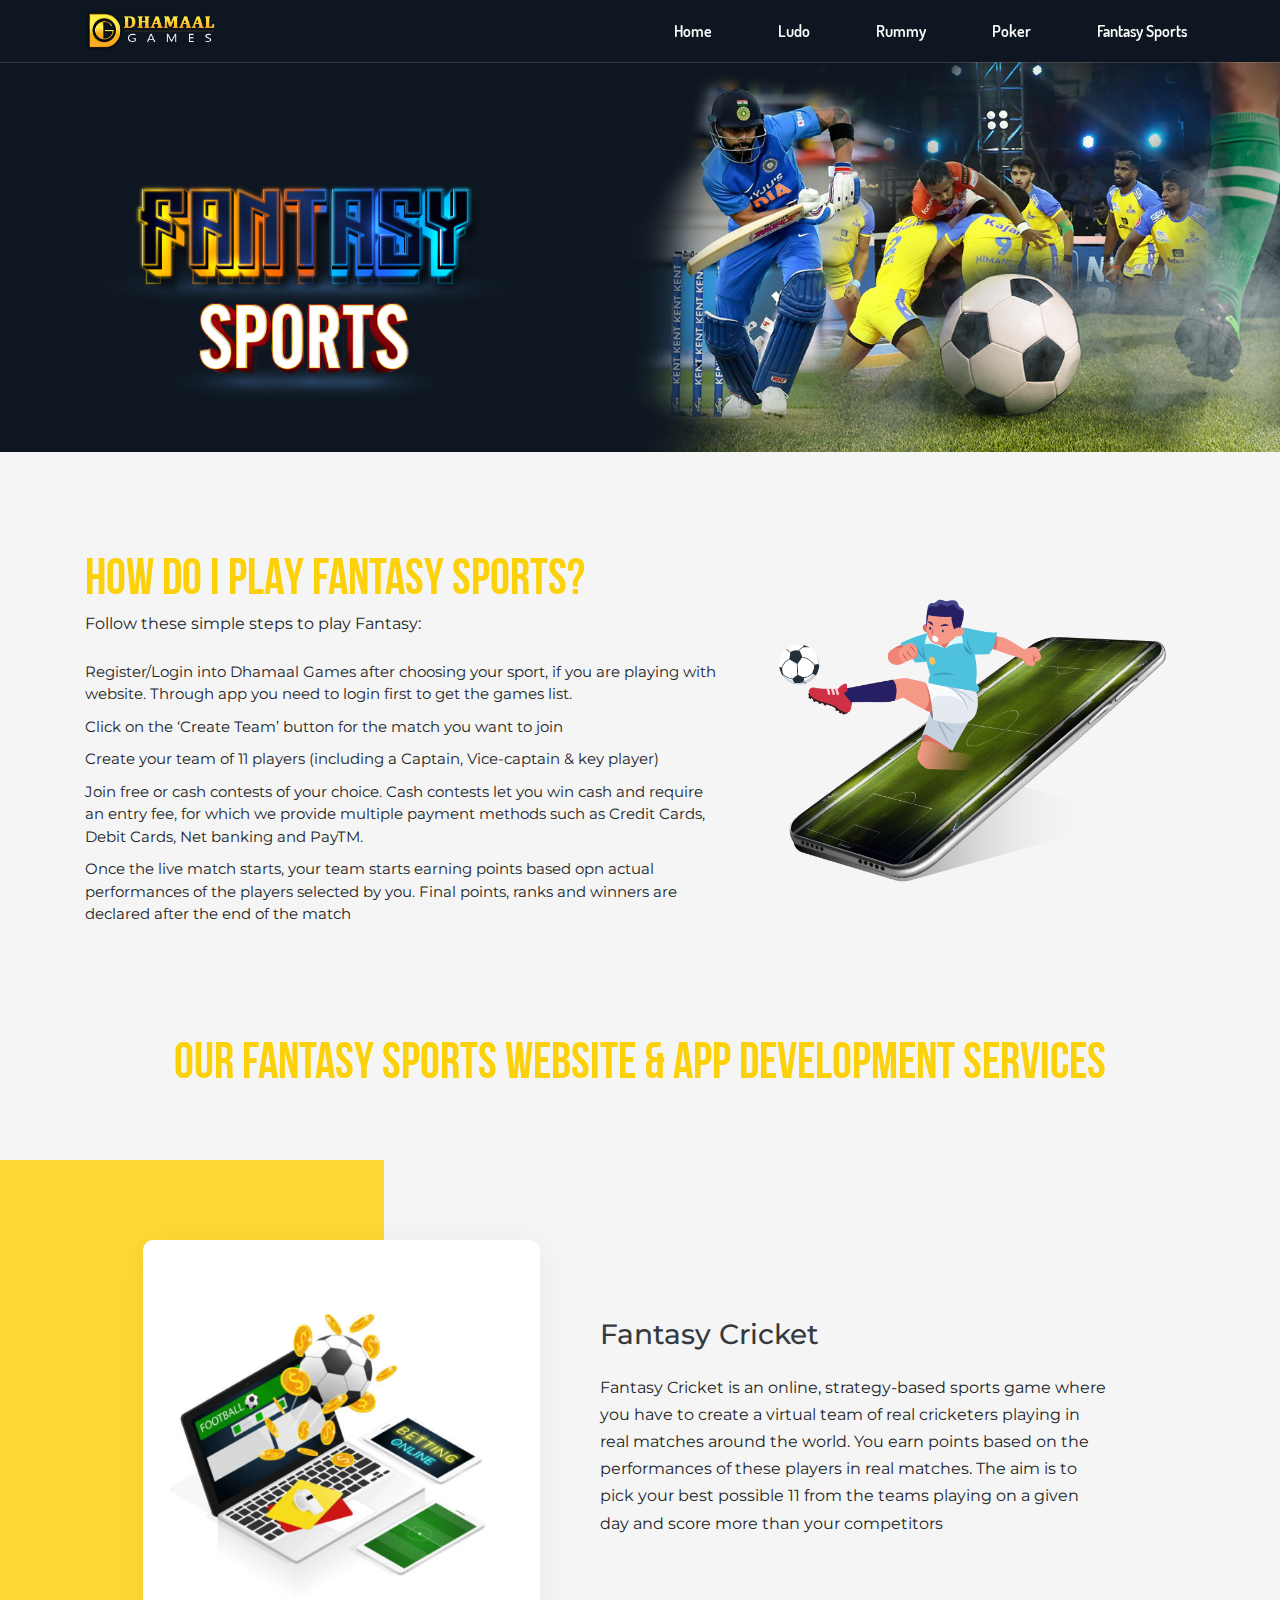
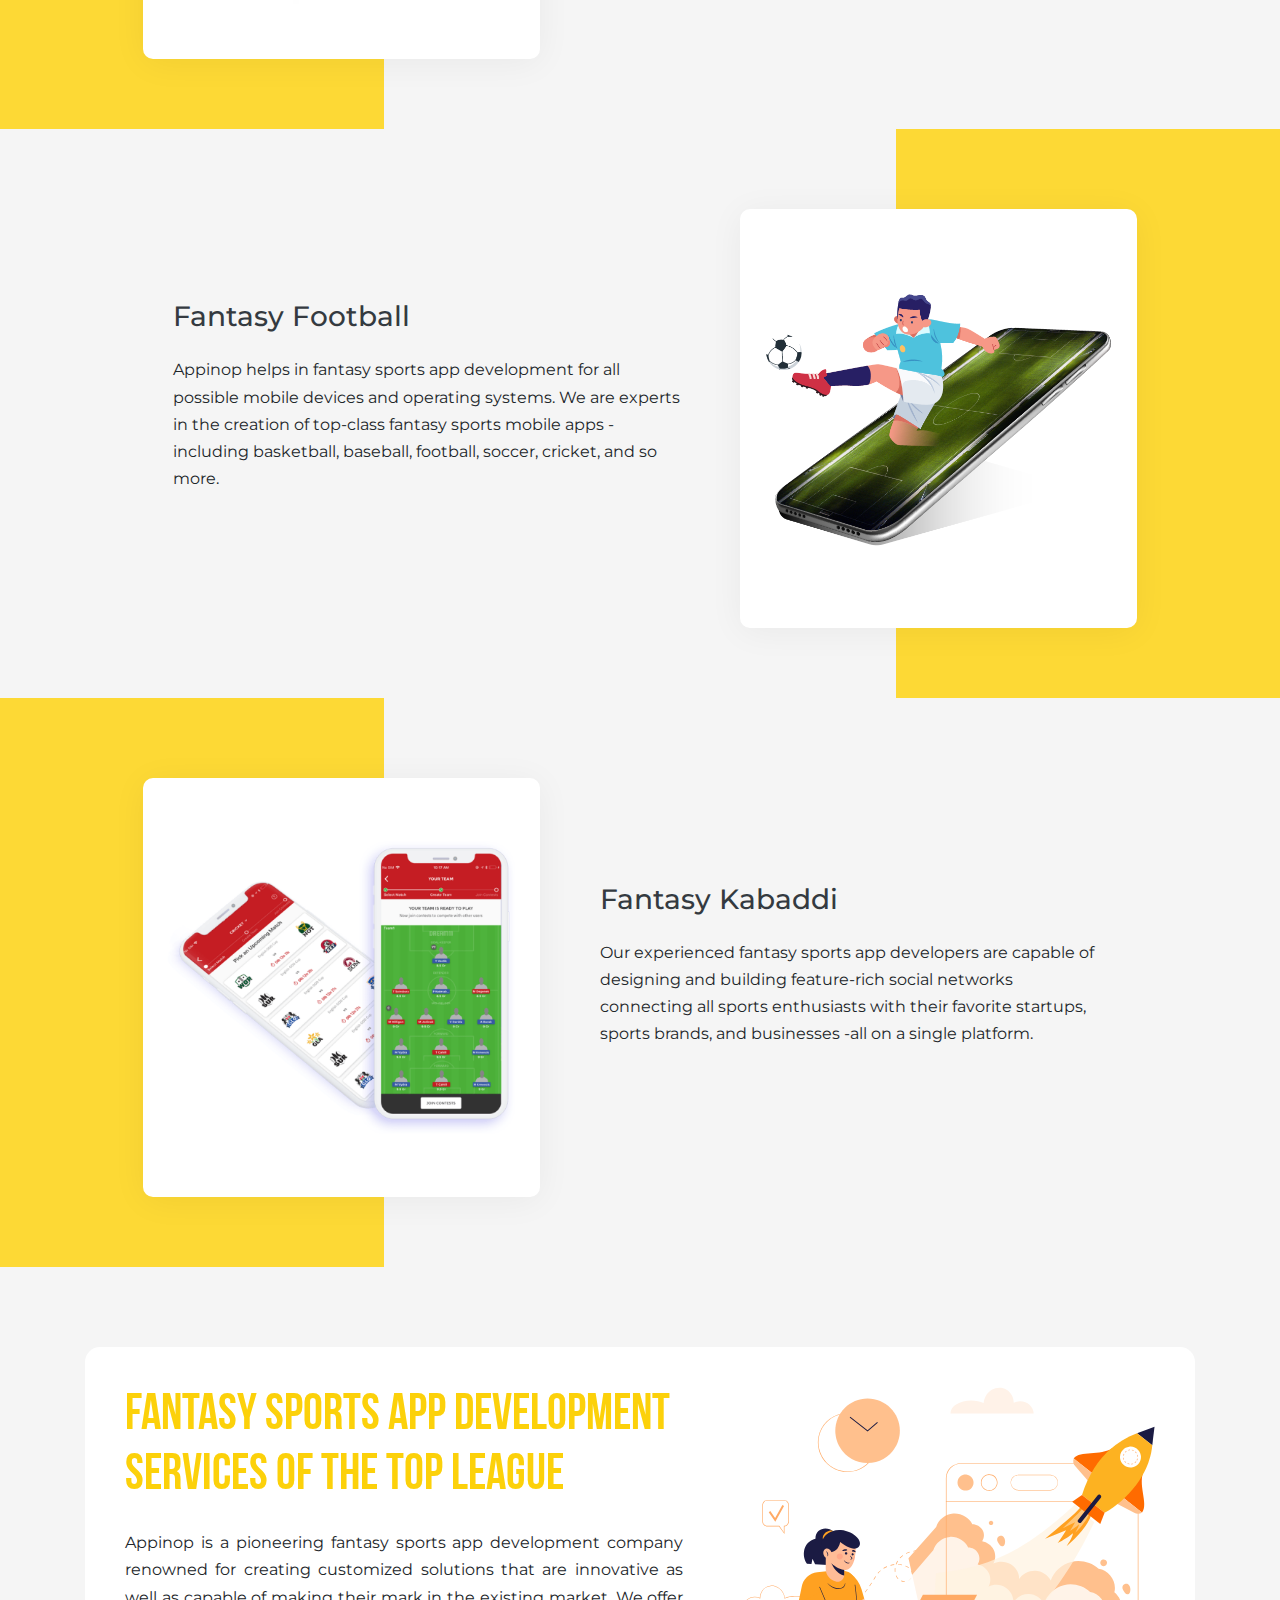
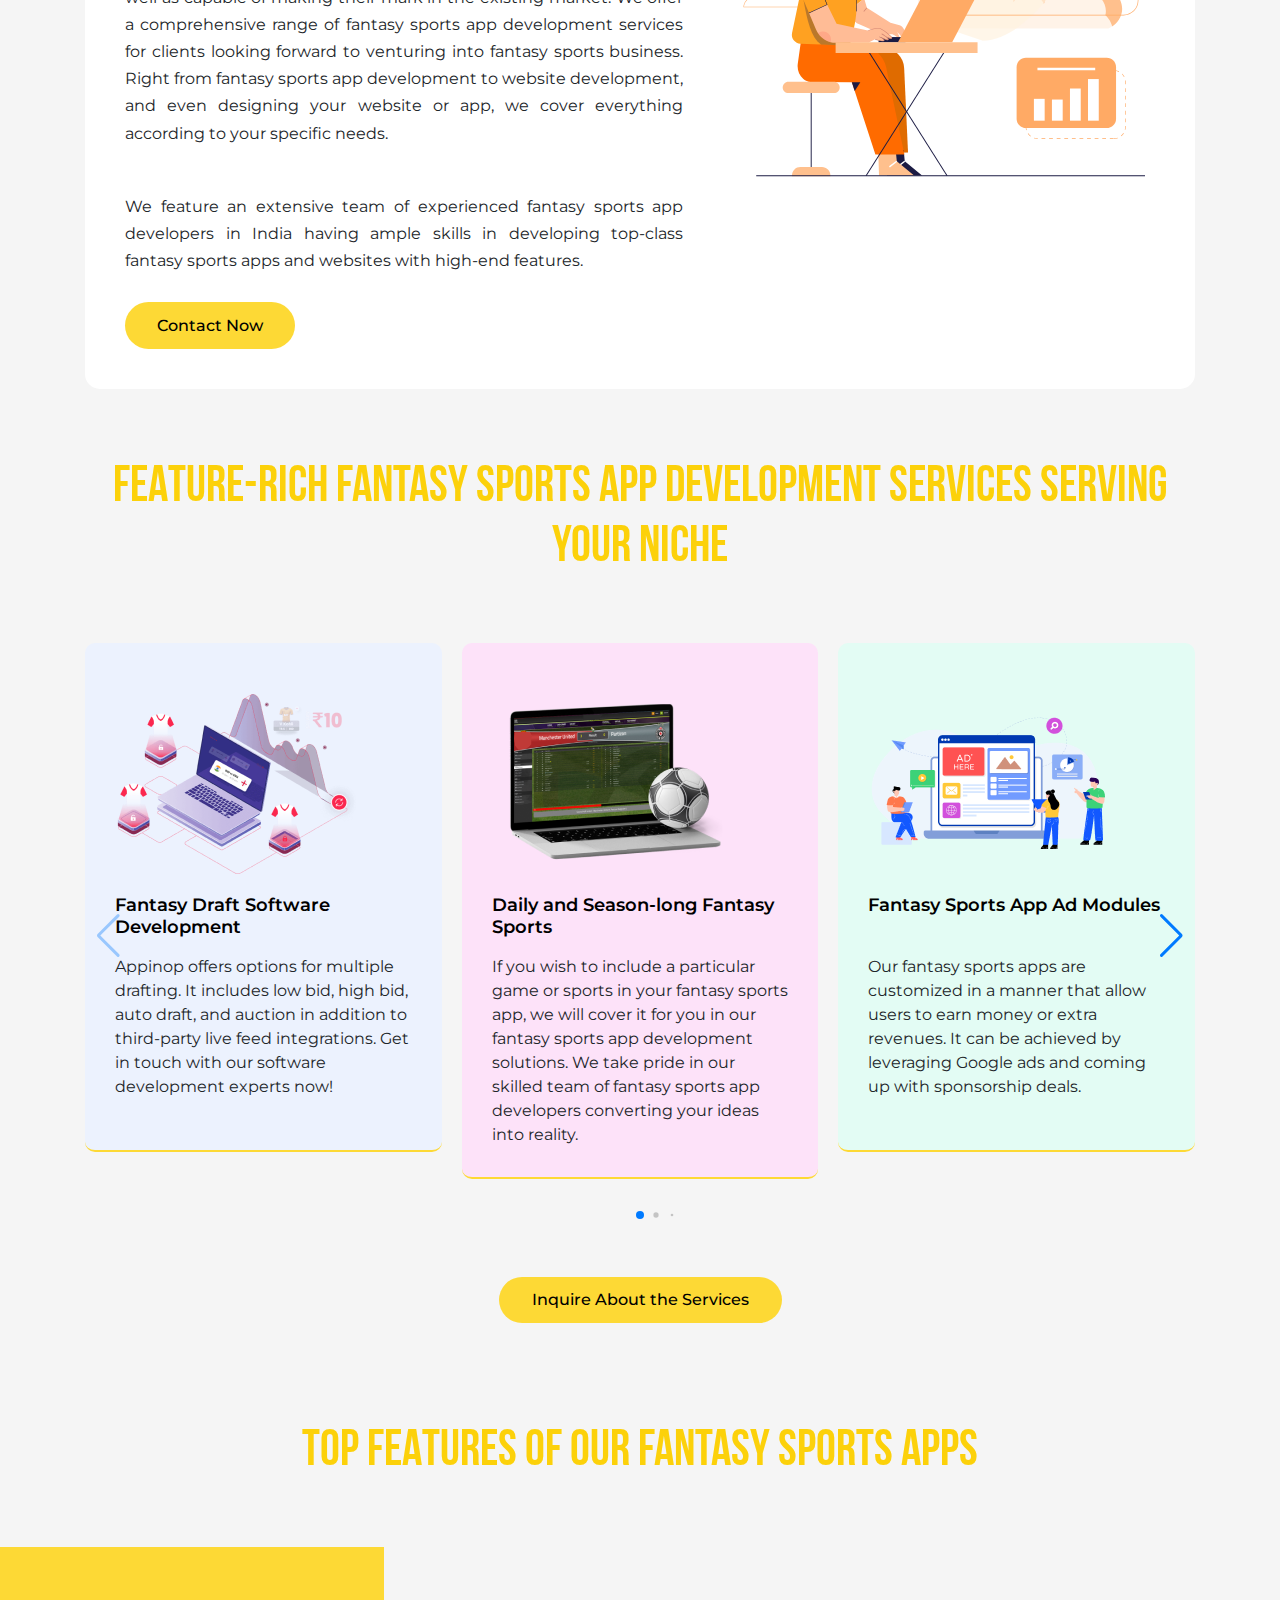
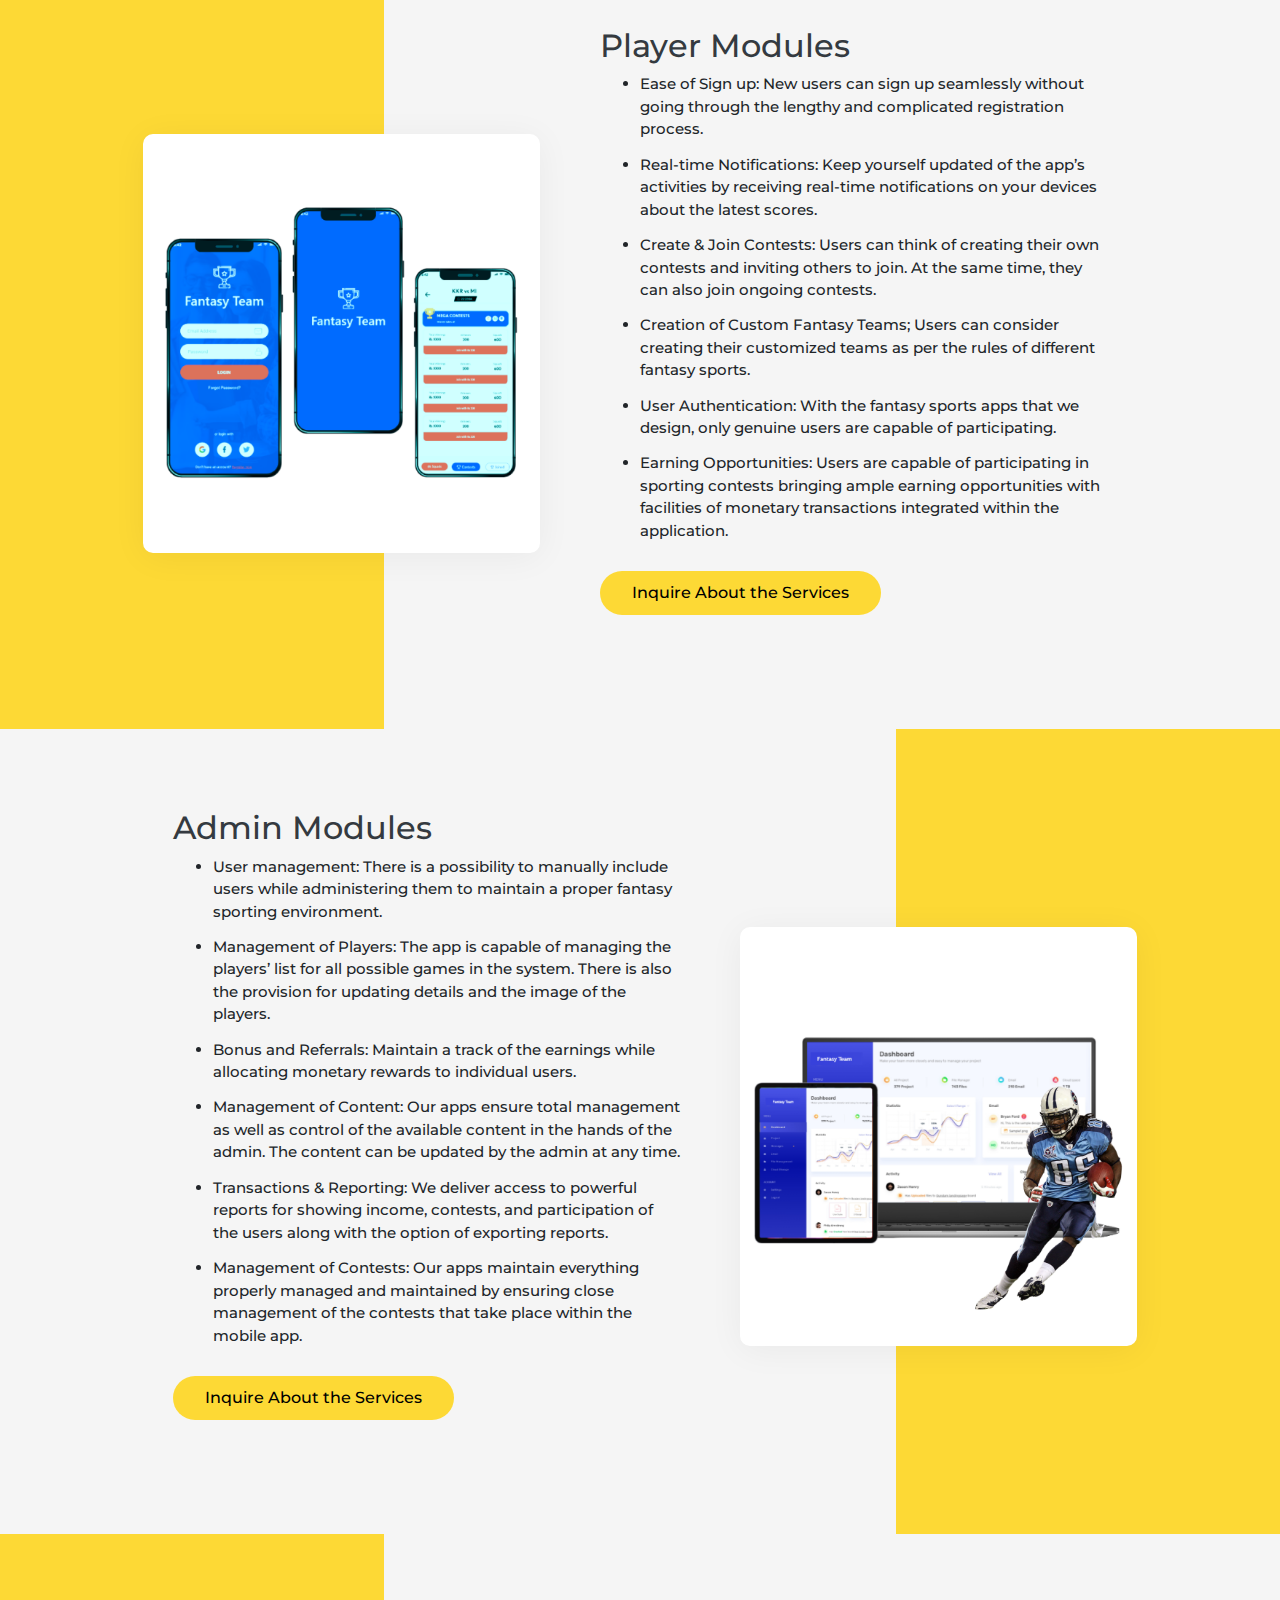
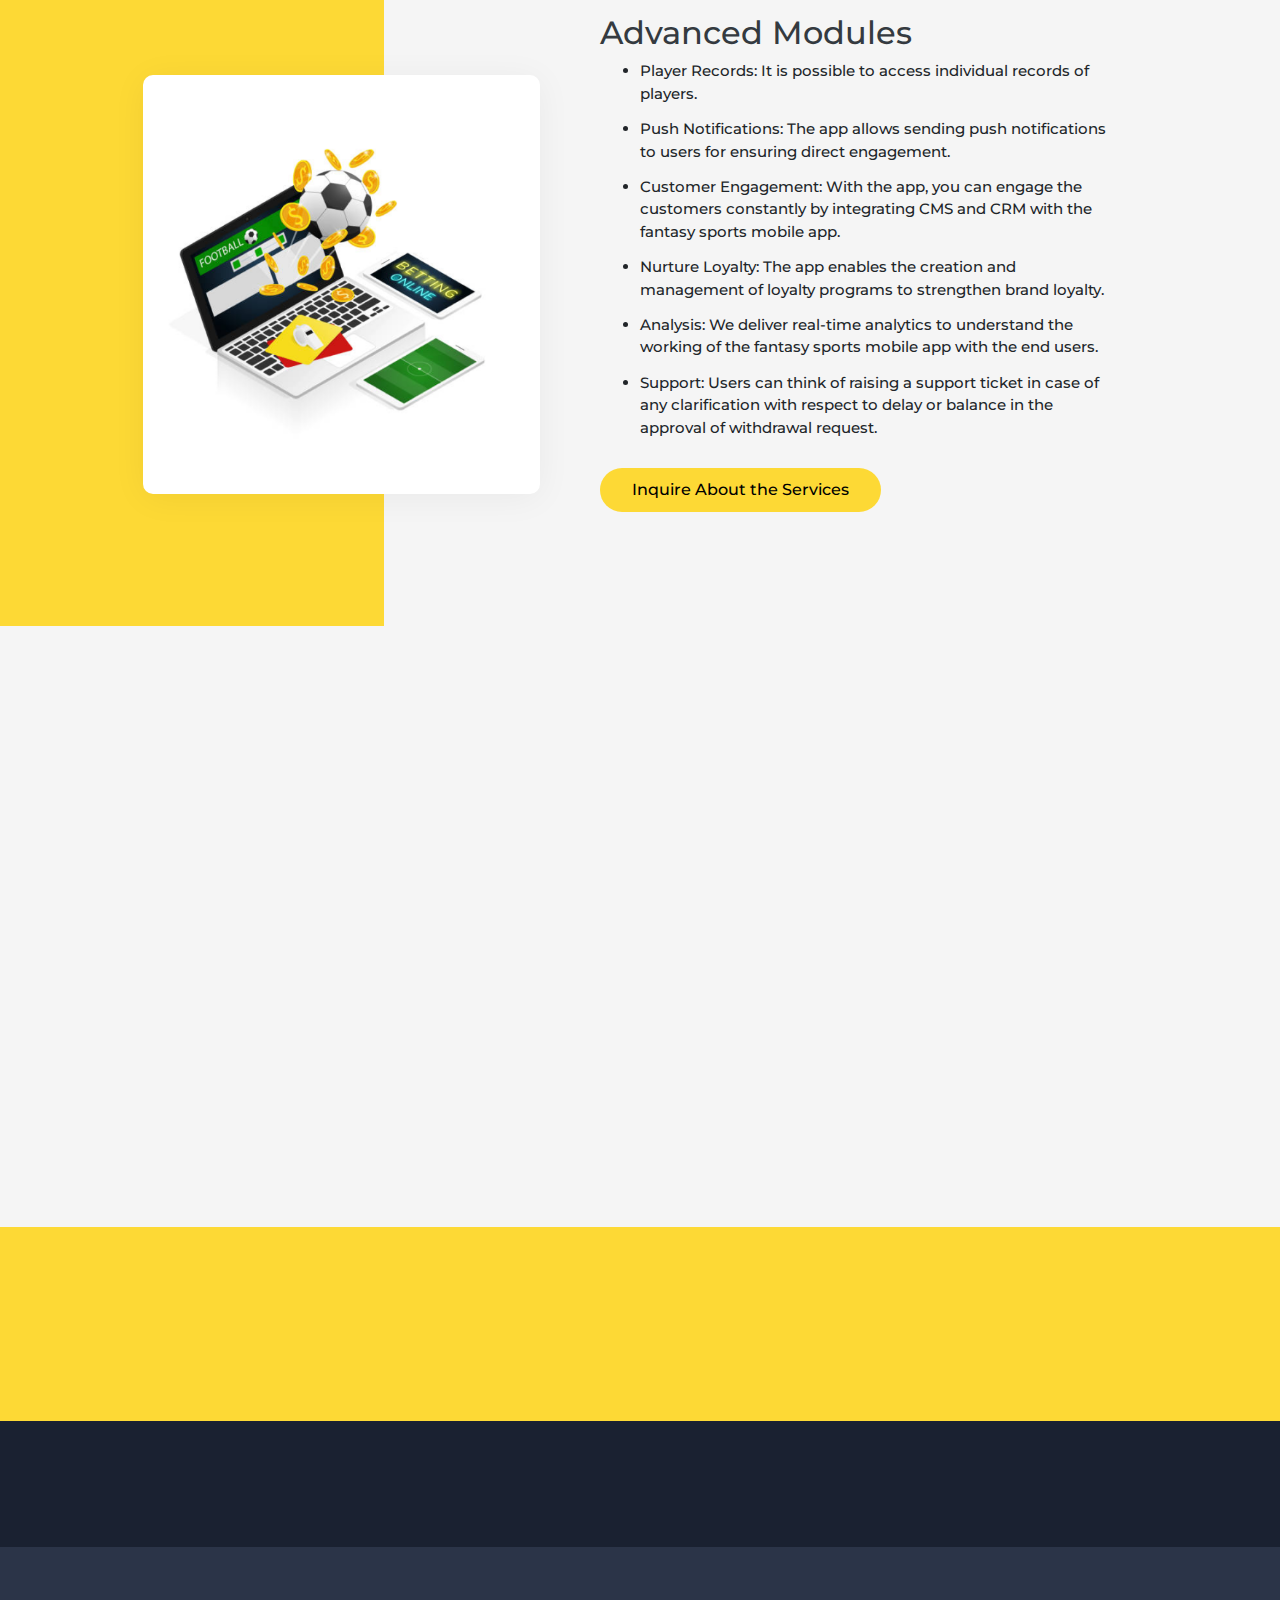
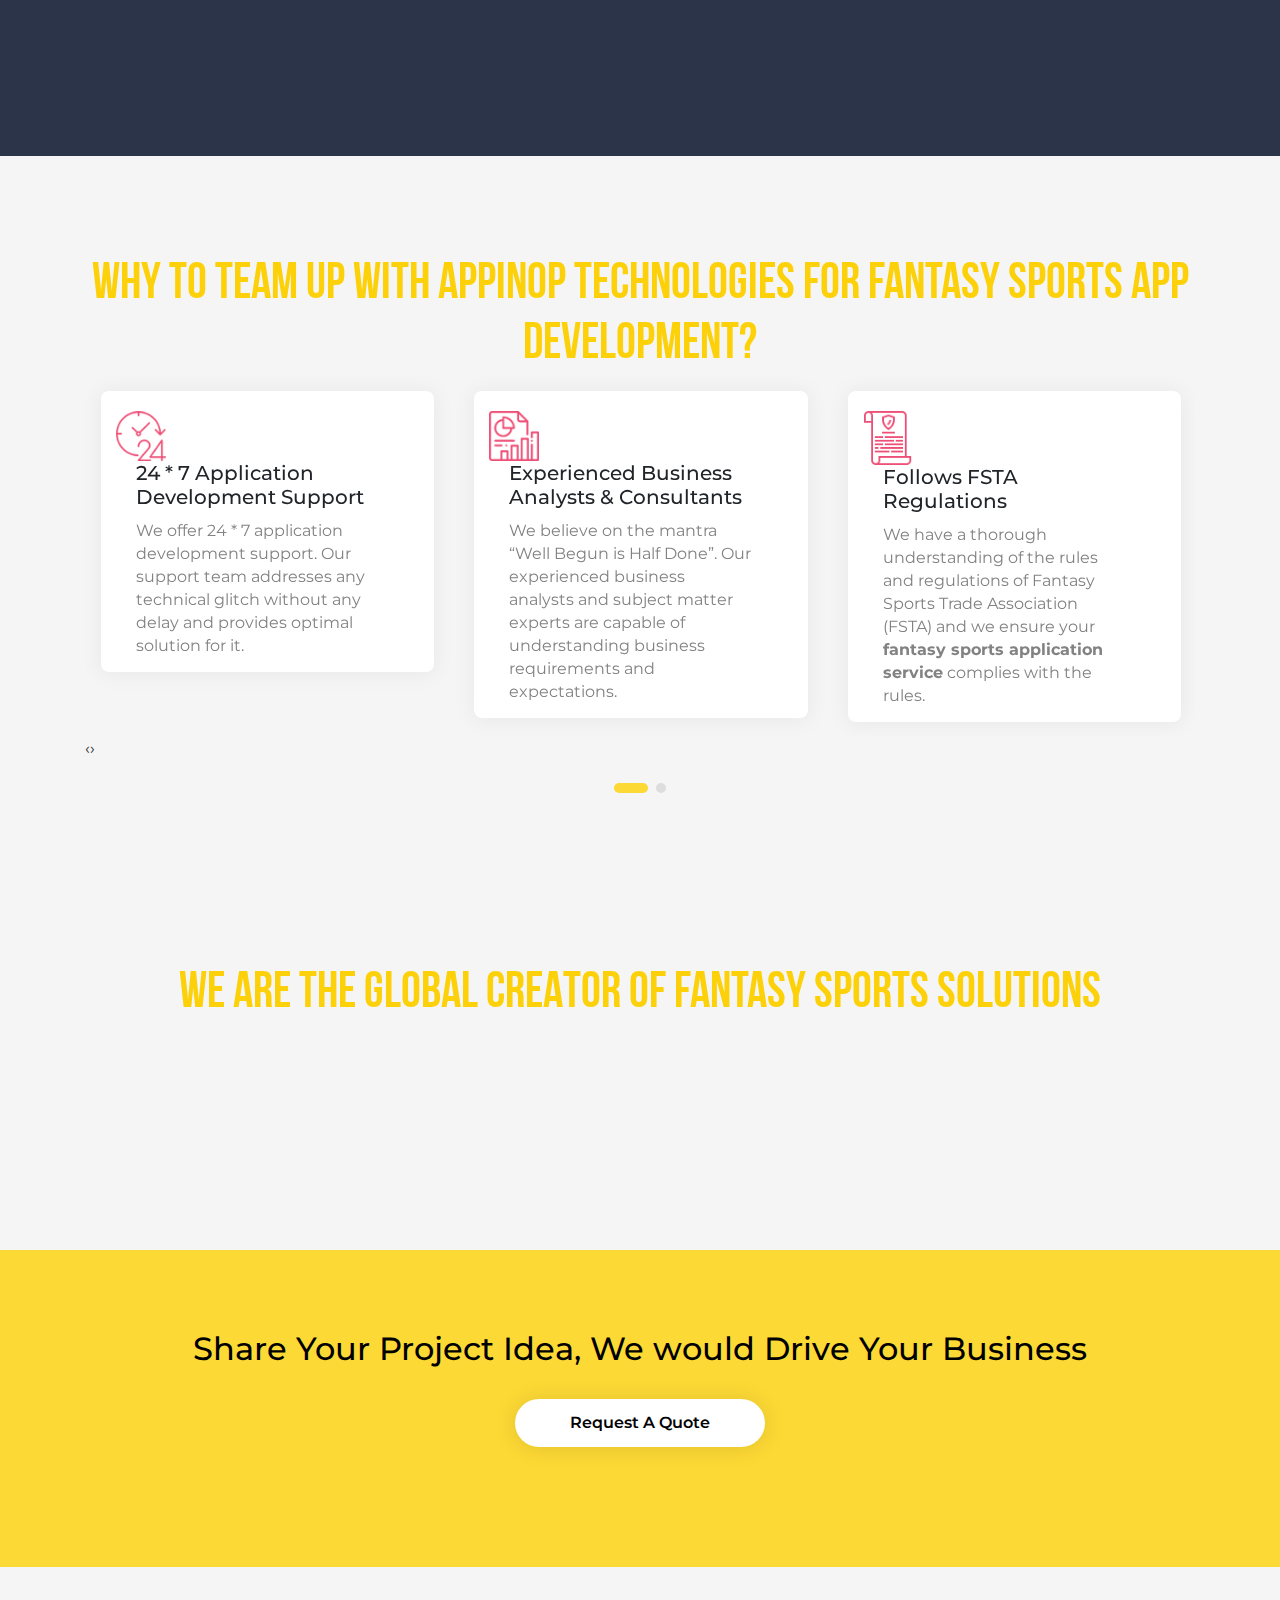
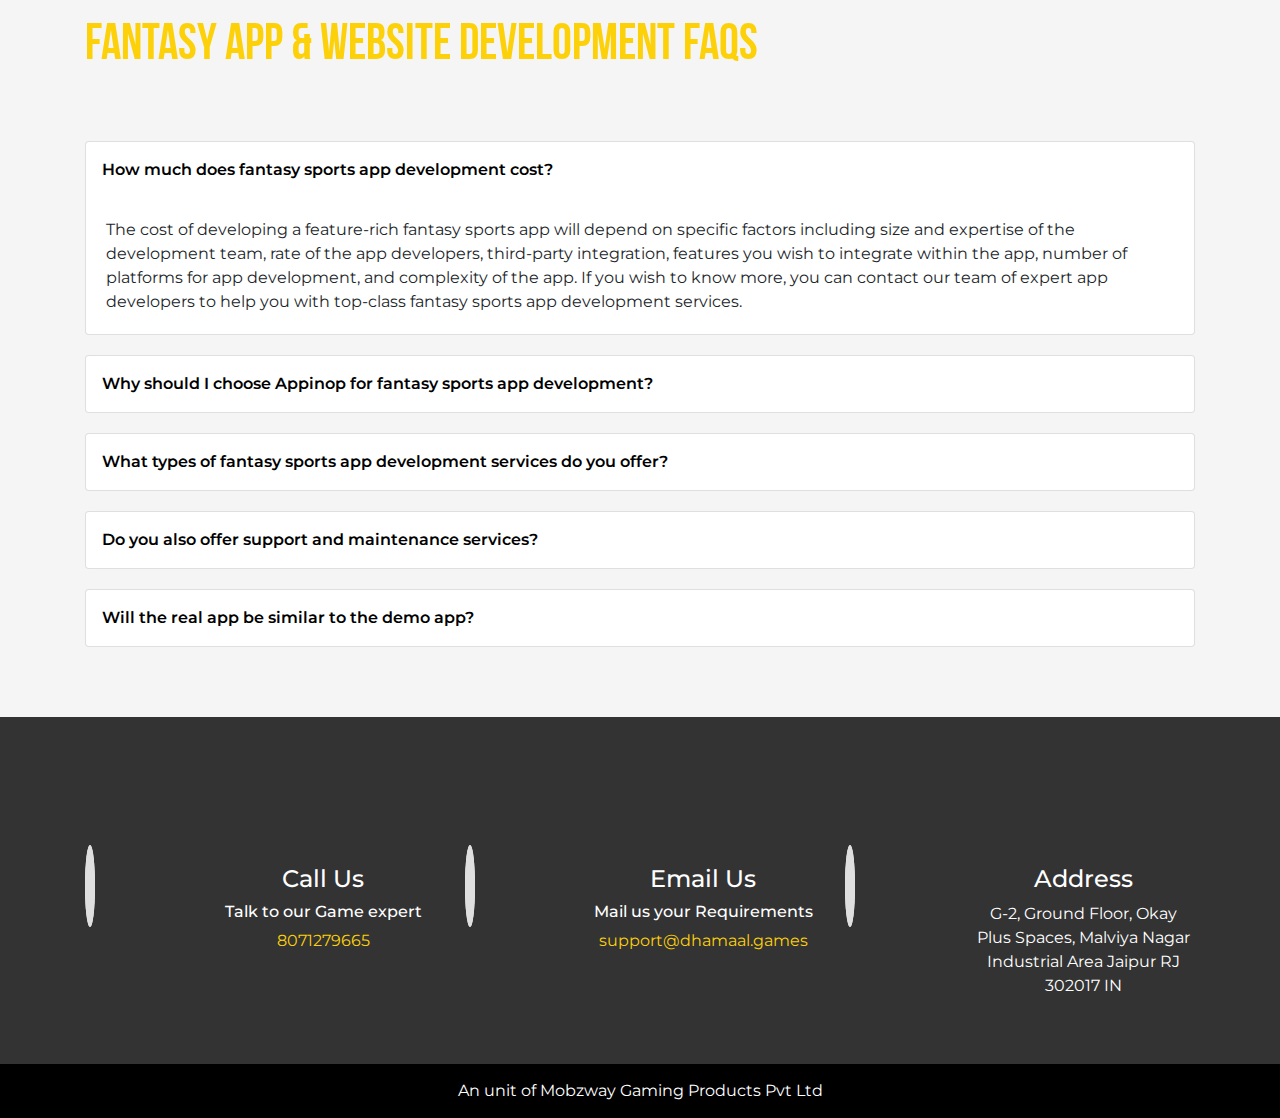
==== commit a6db44cc: "Add files via upload" ====
--- a/fantasy-sports.html
+++ b/fantasy-sports.html
@@ -231,7 +231,7 @@
                     <div class="token_card">
                       <div class="nft_title title_left text-left ">
                         <h3 class="text-dark">Fantasy Cricket</h3>
-                        <p class="mb-4" > Appinop holds immense professionalism and experience as a leading fantasy sports app development company. Therefore, we deliver responsive, dynamic, custom-designed, and impressive web apps for your business requirements.</p>
+                        <p class="mb-4" >Fantasy Cricket is an online, strategy-based sports game where you have to create a virtual team of real cricketers playing in real matches around the world. You earn points based on the performances of these players in real matches. The aim is to pick your best possible 11 from the teams playing on a given day and score more than your competitors</p>
                         <!-- <a href="javascript:" class="btn_theme modal-btn" data-target="/get-quote"> Inquire About the Services</a> -->
                       
                     </div>
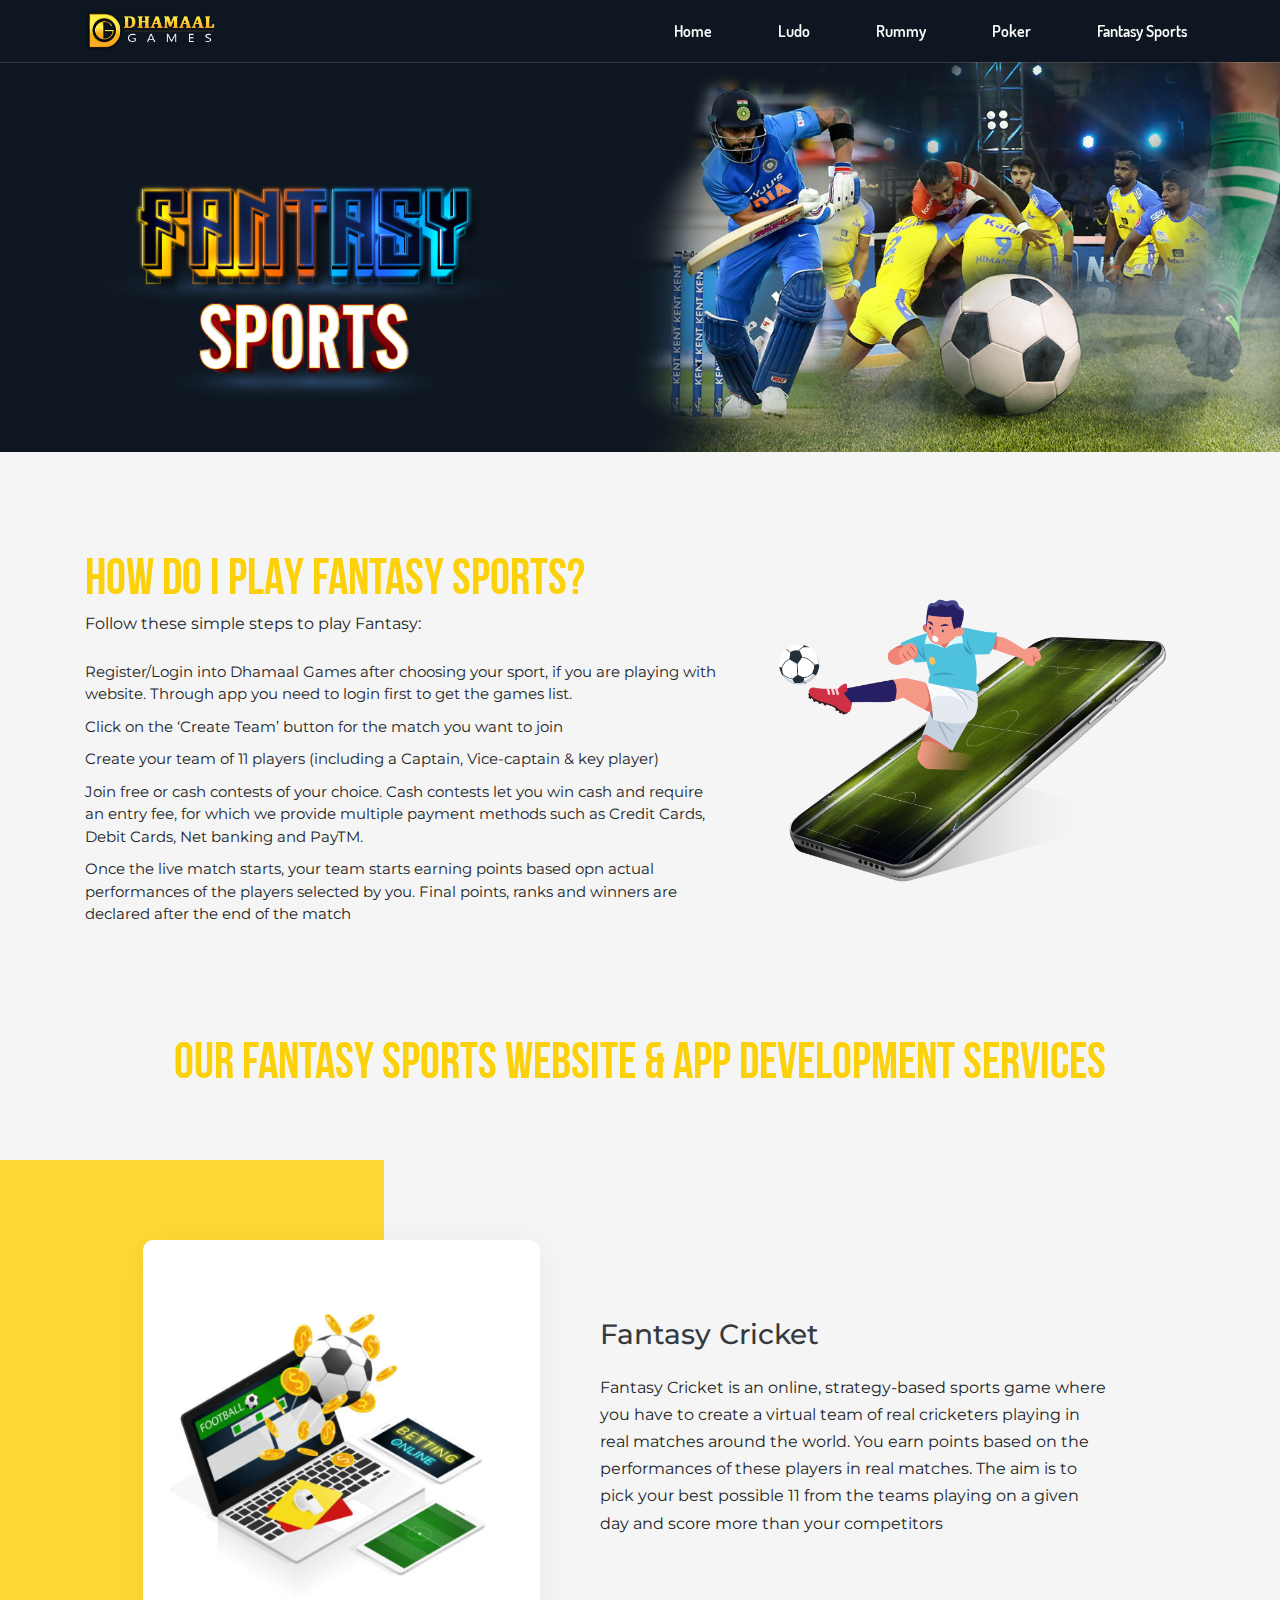
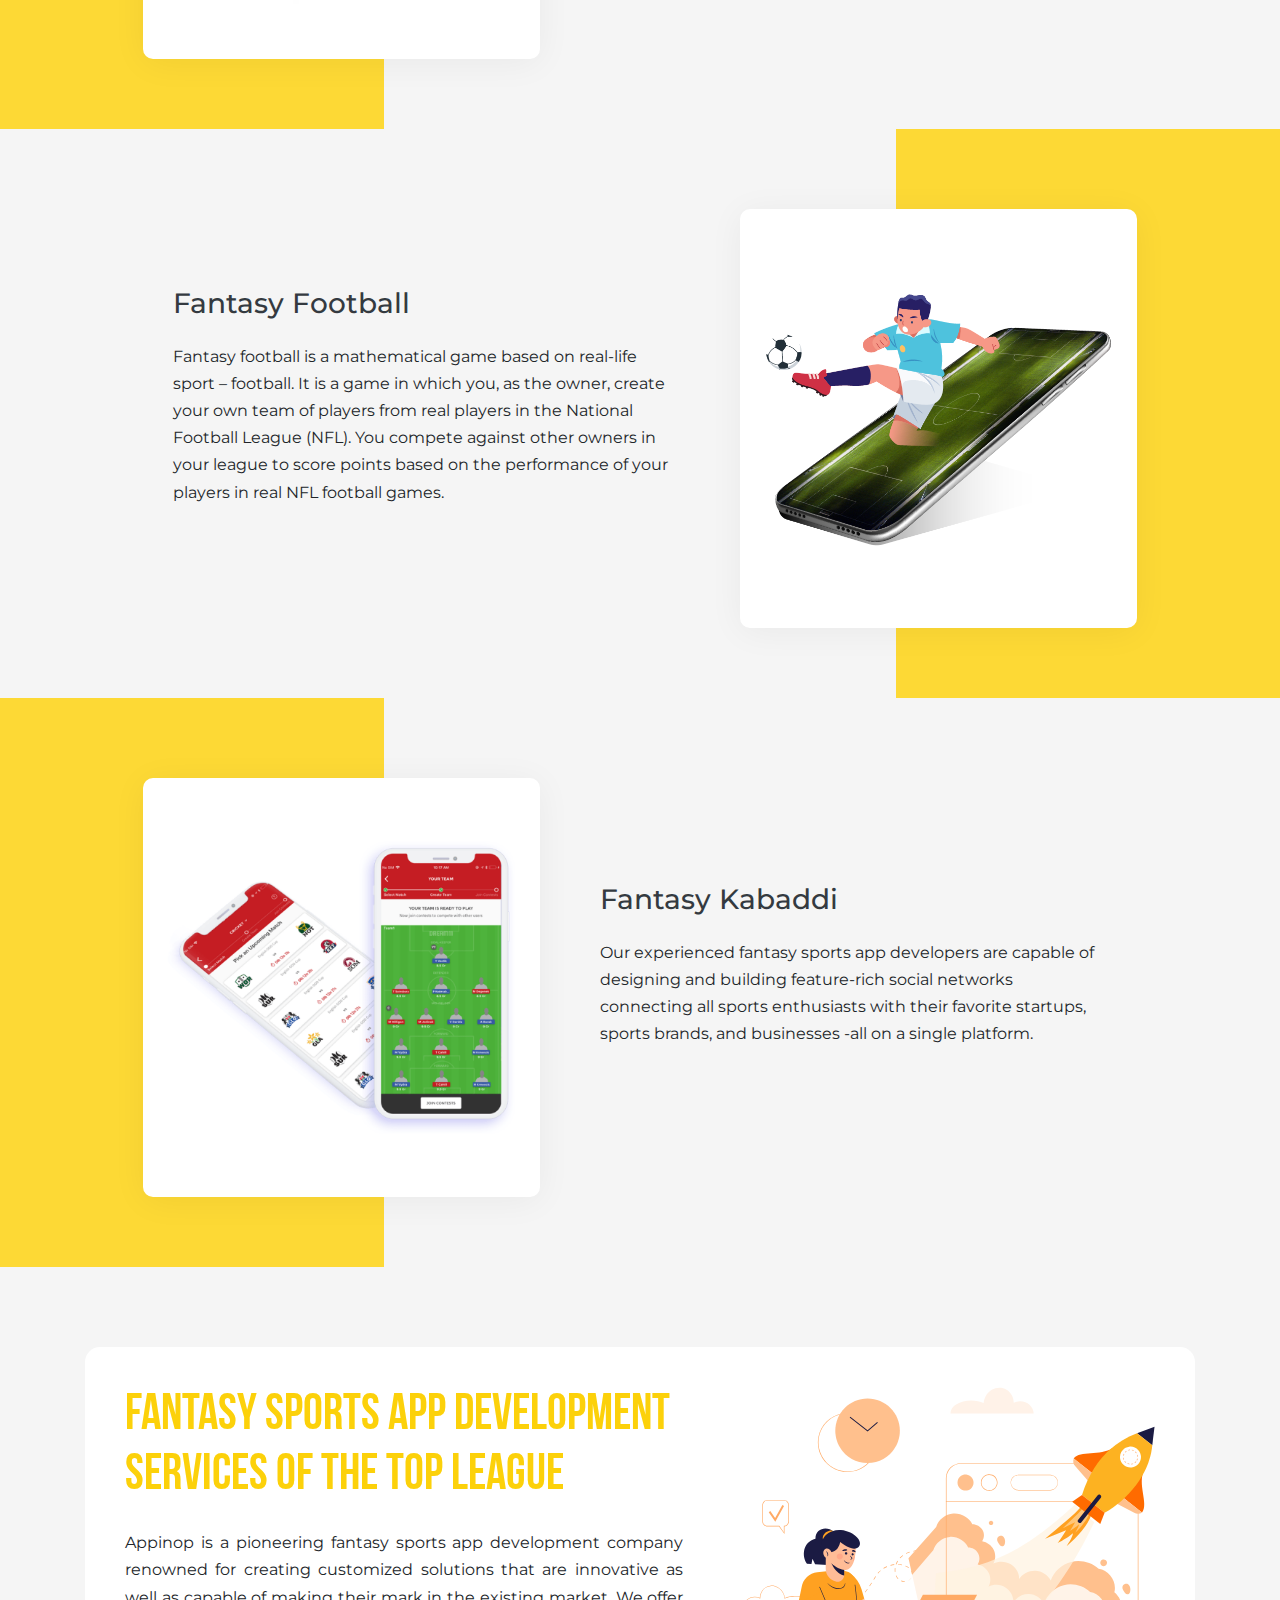
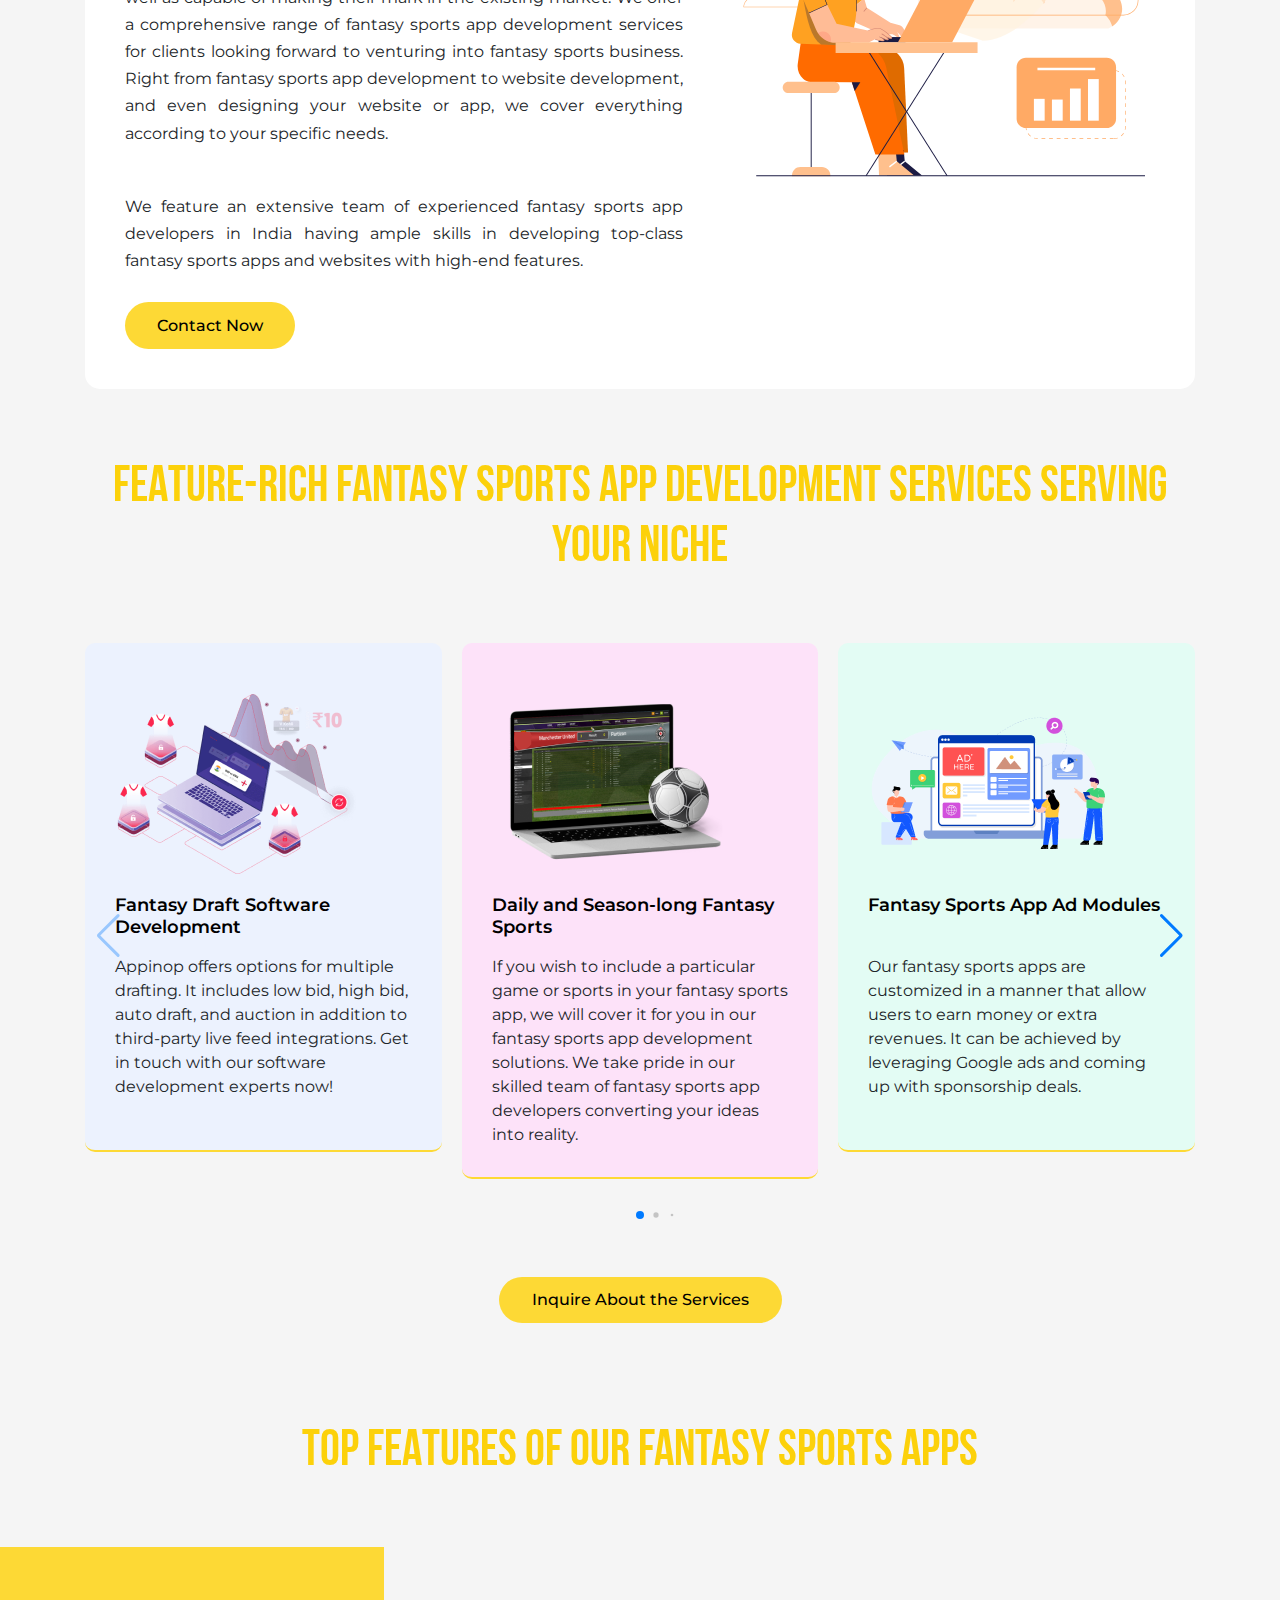
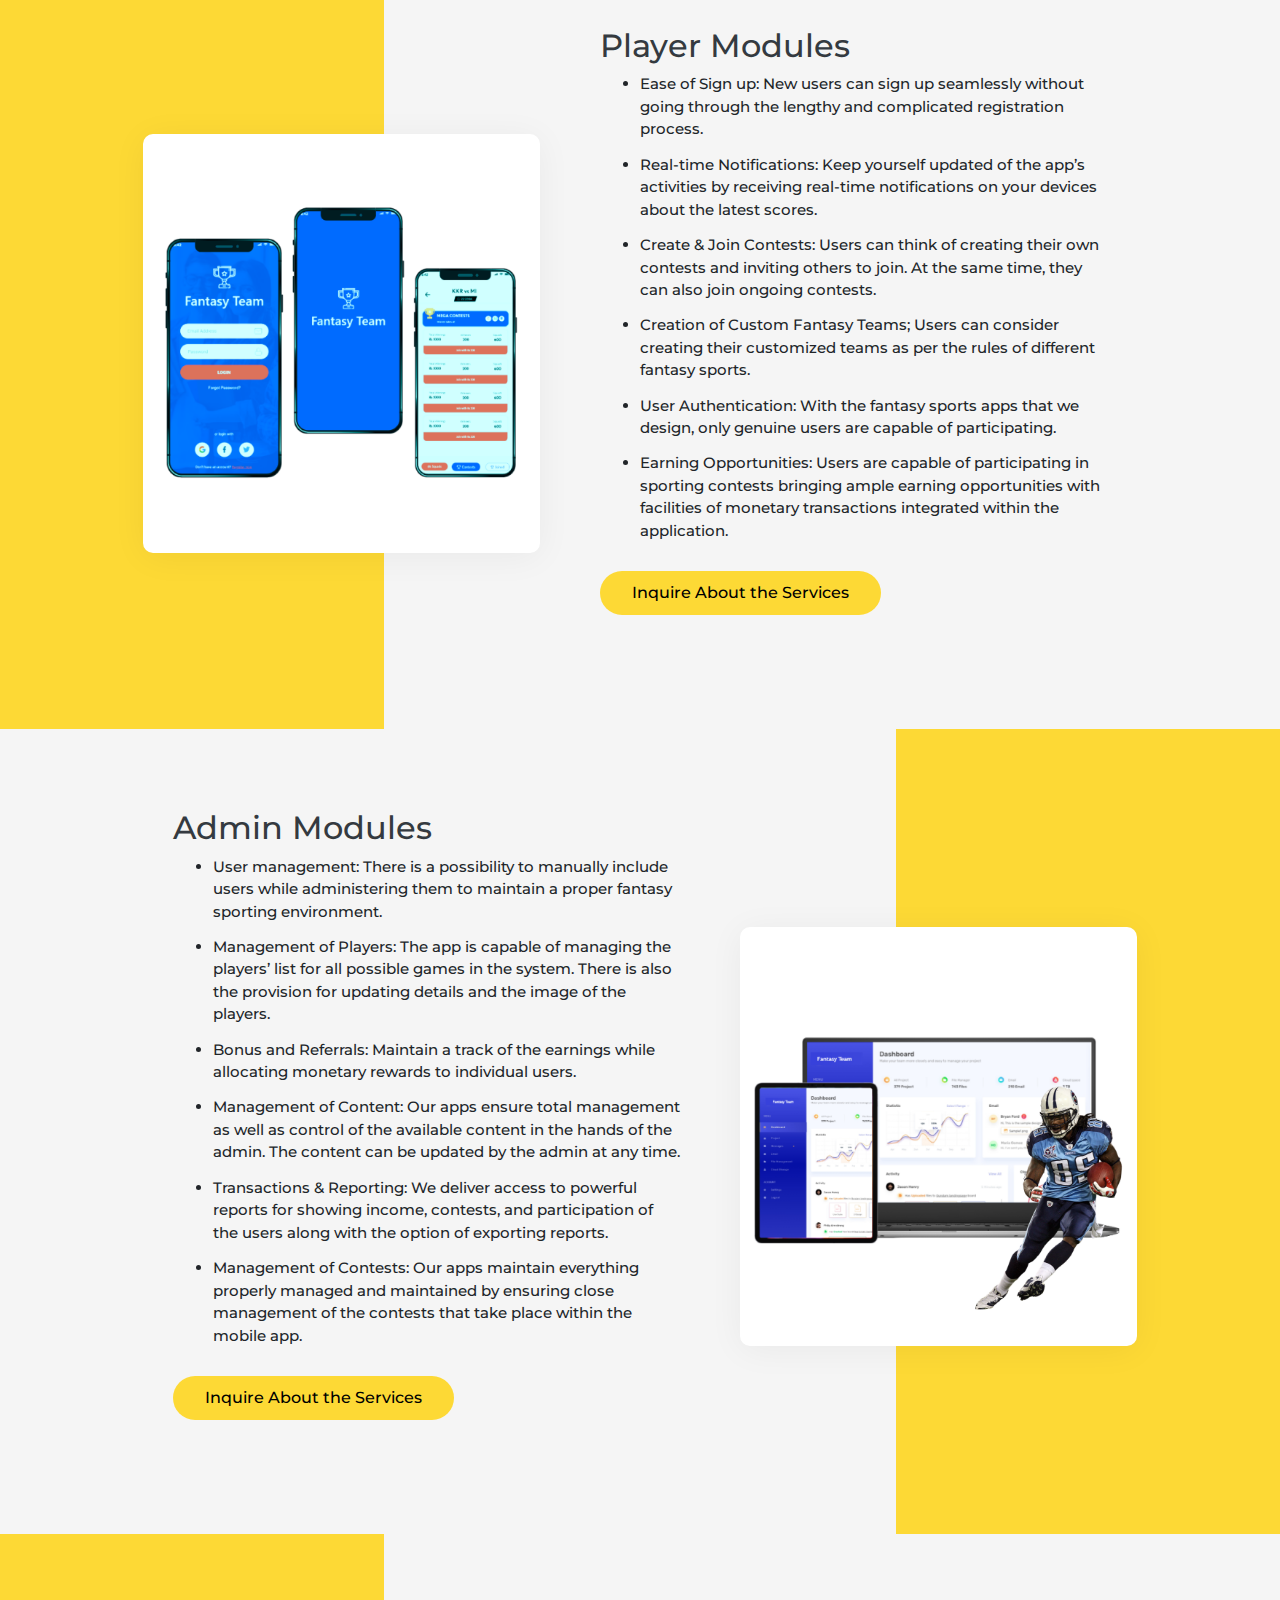
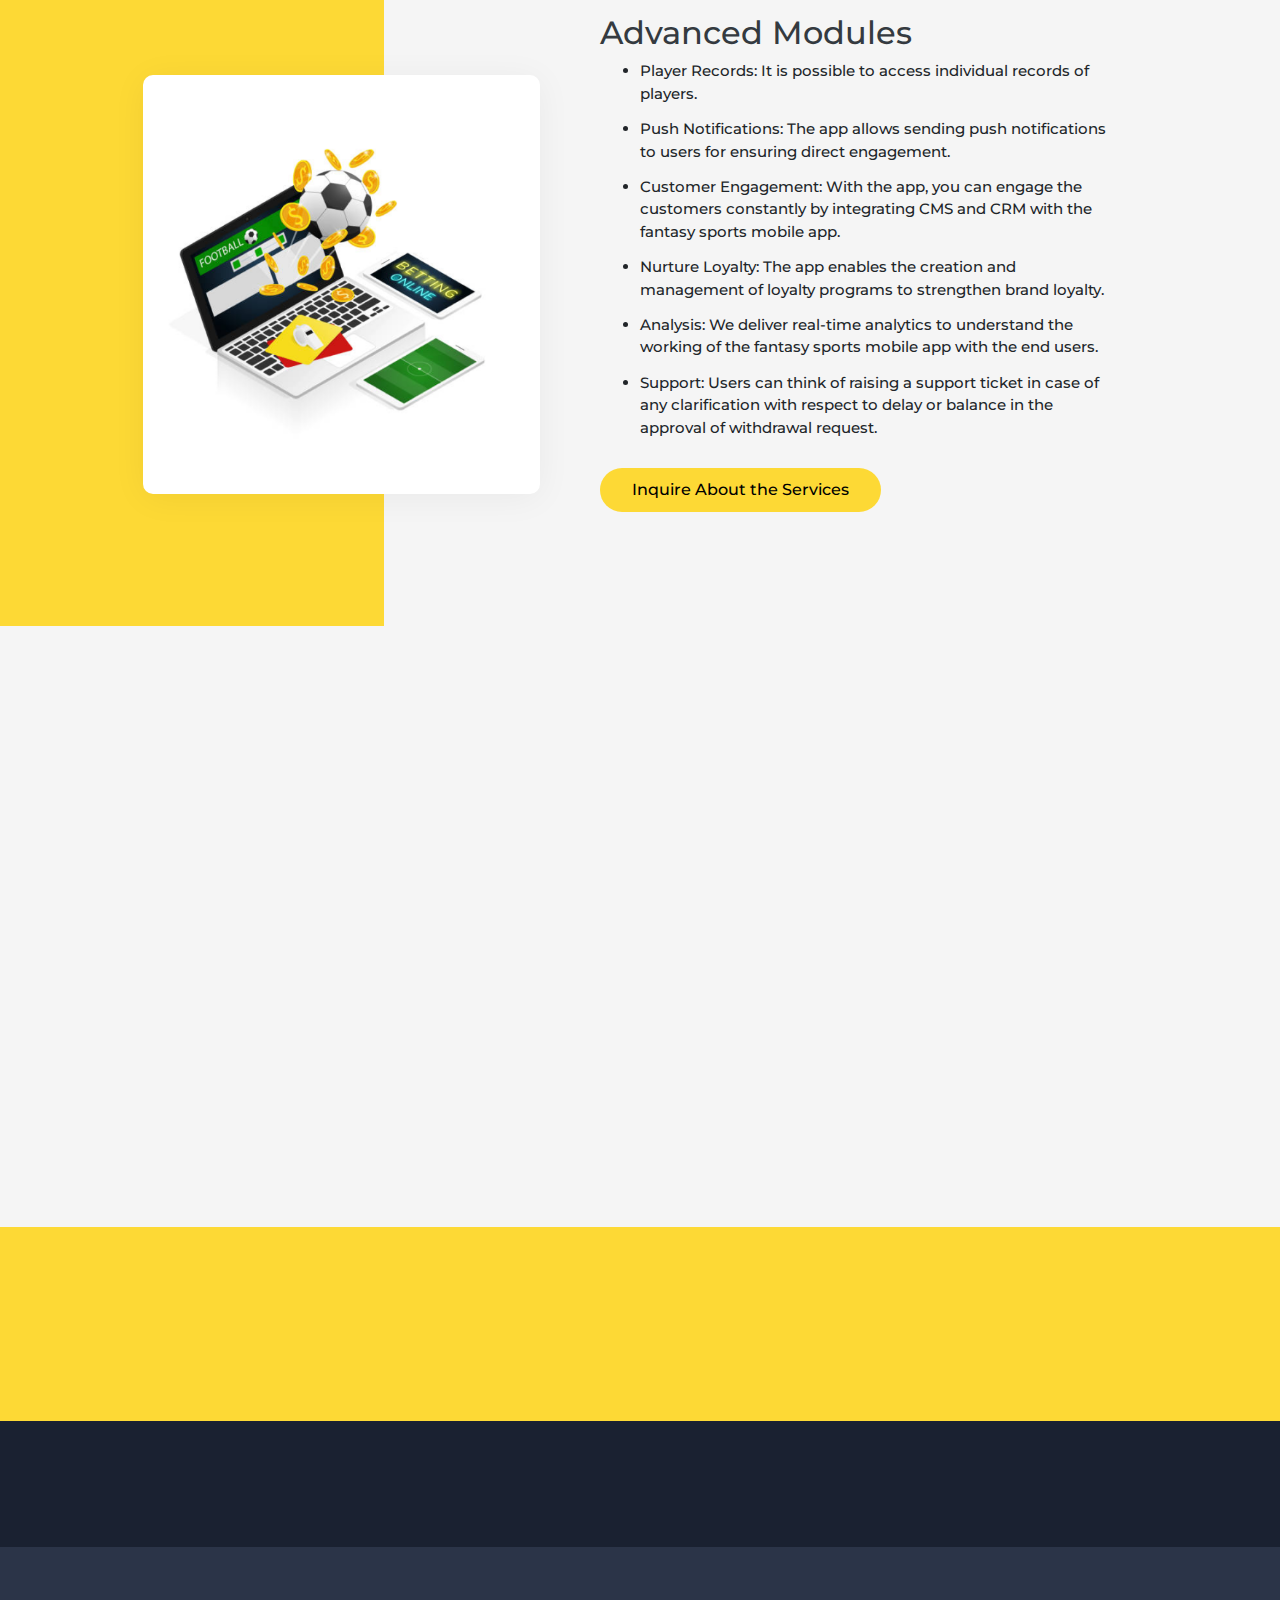
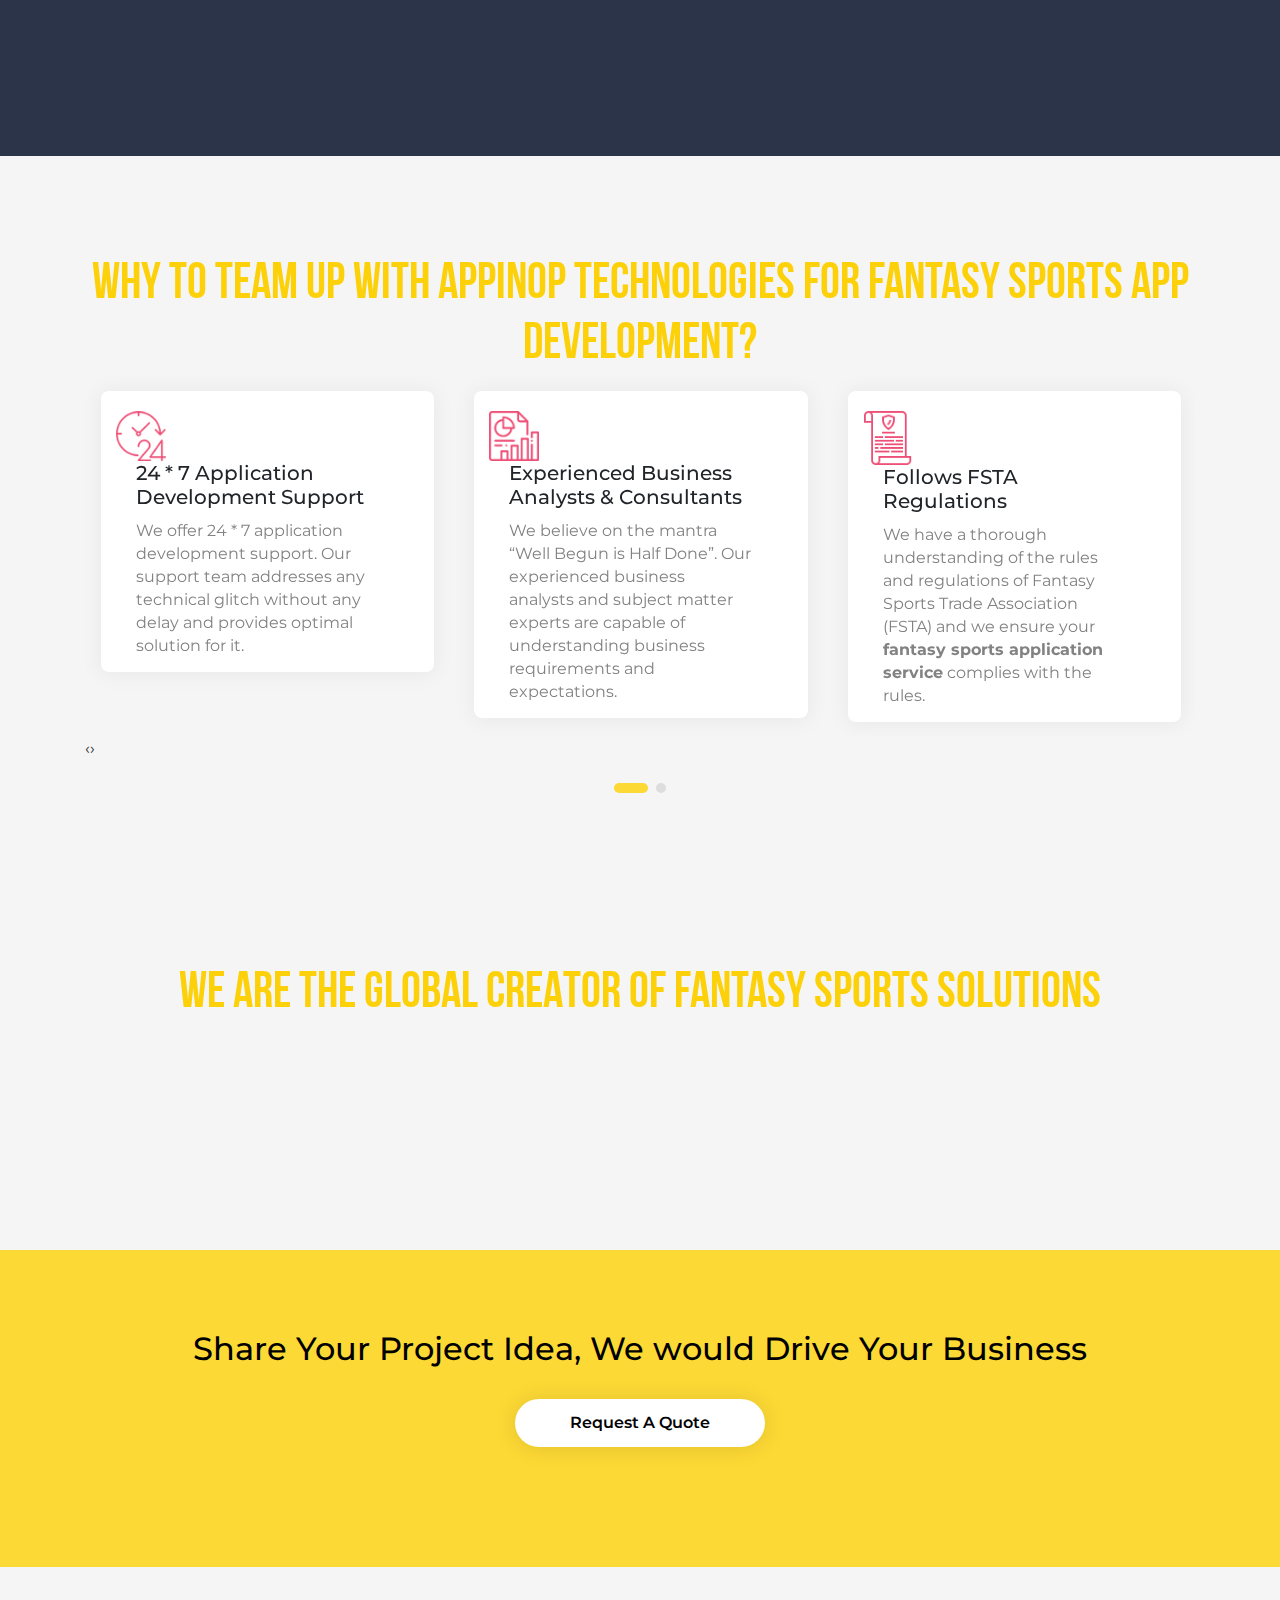
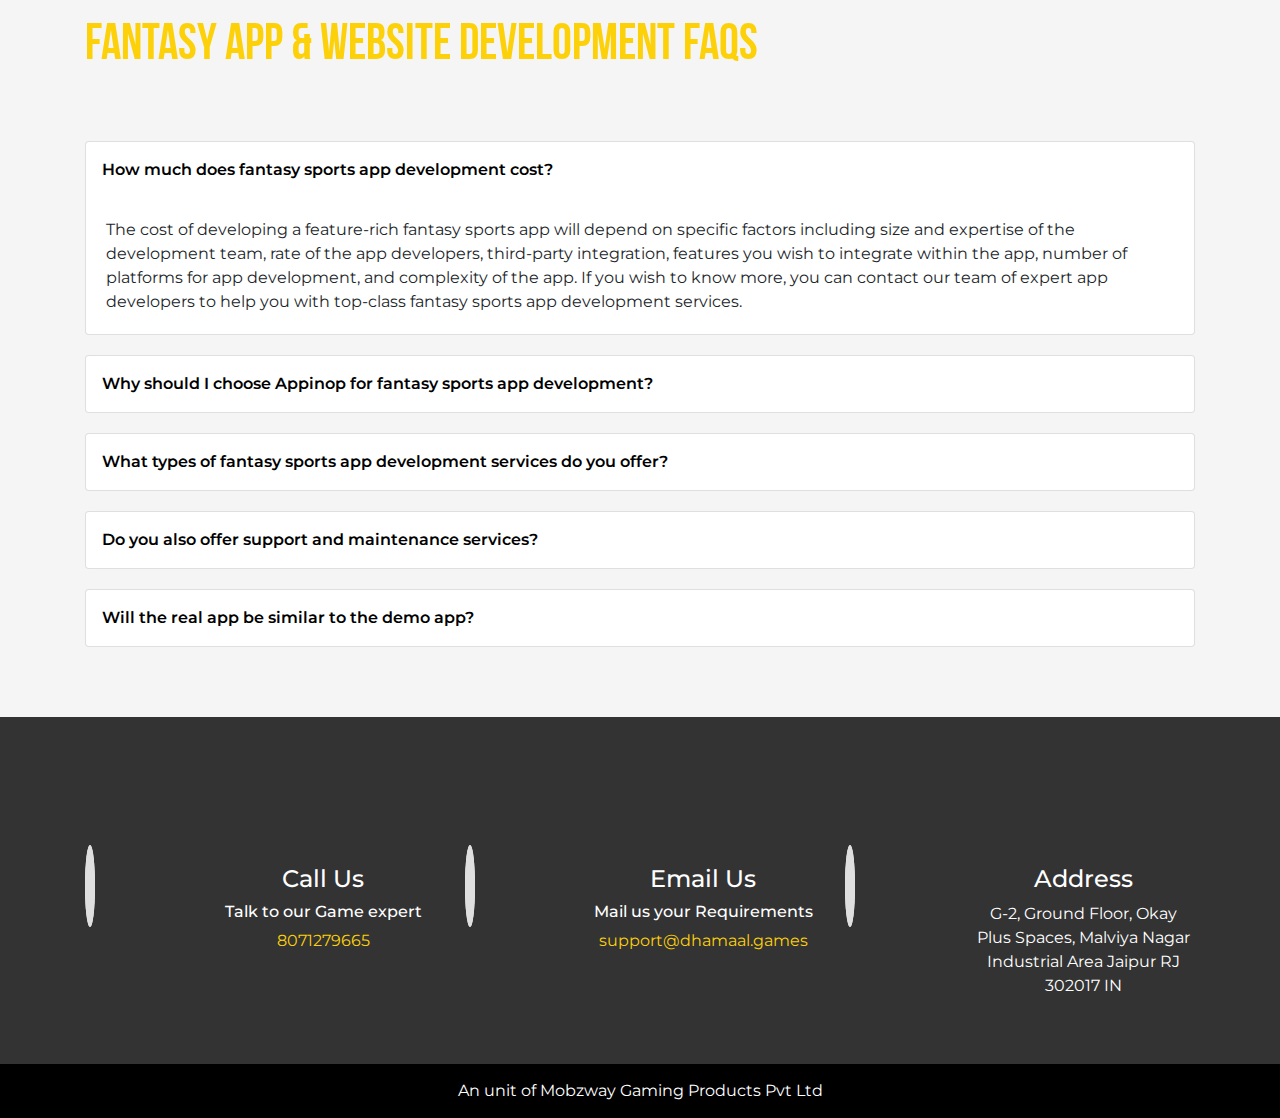
==== commit 97e2f517: "Add files via upload" ====
--- a/fantasy-sports.html
+++ b/fantasy-sports.html
@@ -248,7 +248,7 @@
                     <div class="token_card">
                       <div class="nft_title title_left text-left ">
                         <h3 class="text-dark">Fantasy Football</h3>
-                        <p class="mb-4" >Appinop helps in fantasy sports app development for all possible mobile devices and operating systems. We are experts in the creation of top-class fantasy sports mobile apps -including basketball, baseball, football, soccer, cricket, and so more.</p>
+                        <p class="mb-4" >Fantasy football is a mathematical game based on real-life sport – football. It is a game in which you, as the owner, create your own team of players from real players in the National Football League (NFL). You compete against other owners in your league to score points based on the performance of your players in real NFL football games.</p>
 
                         
                         <!-- <a href="javascript:" class="btn_theme modal-btn" data-target="/get-quote"> Inquire About the Services</a> -->
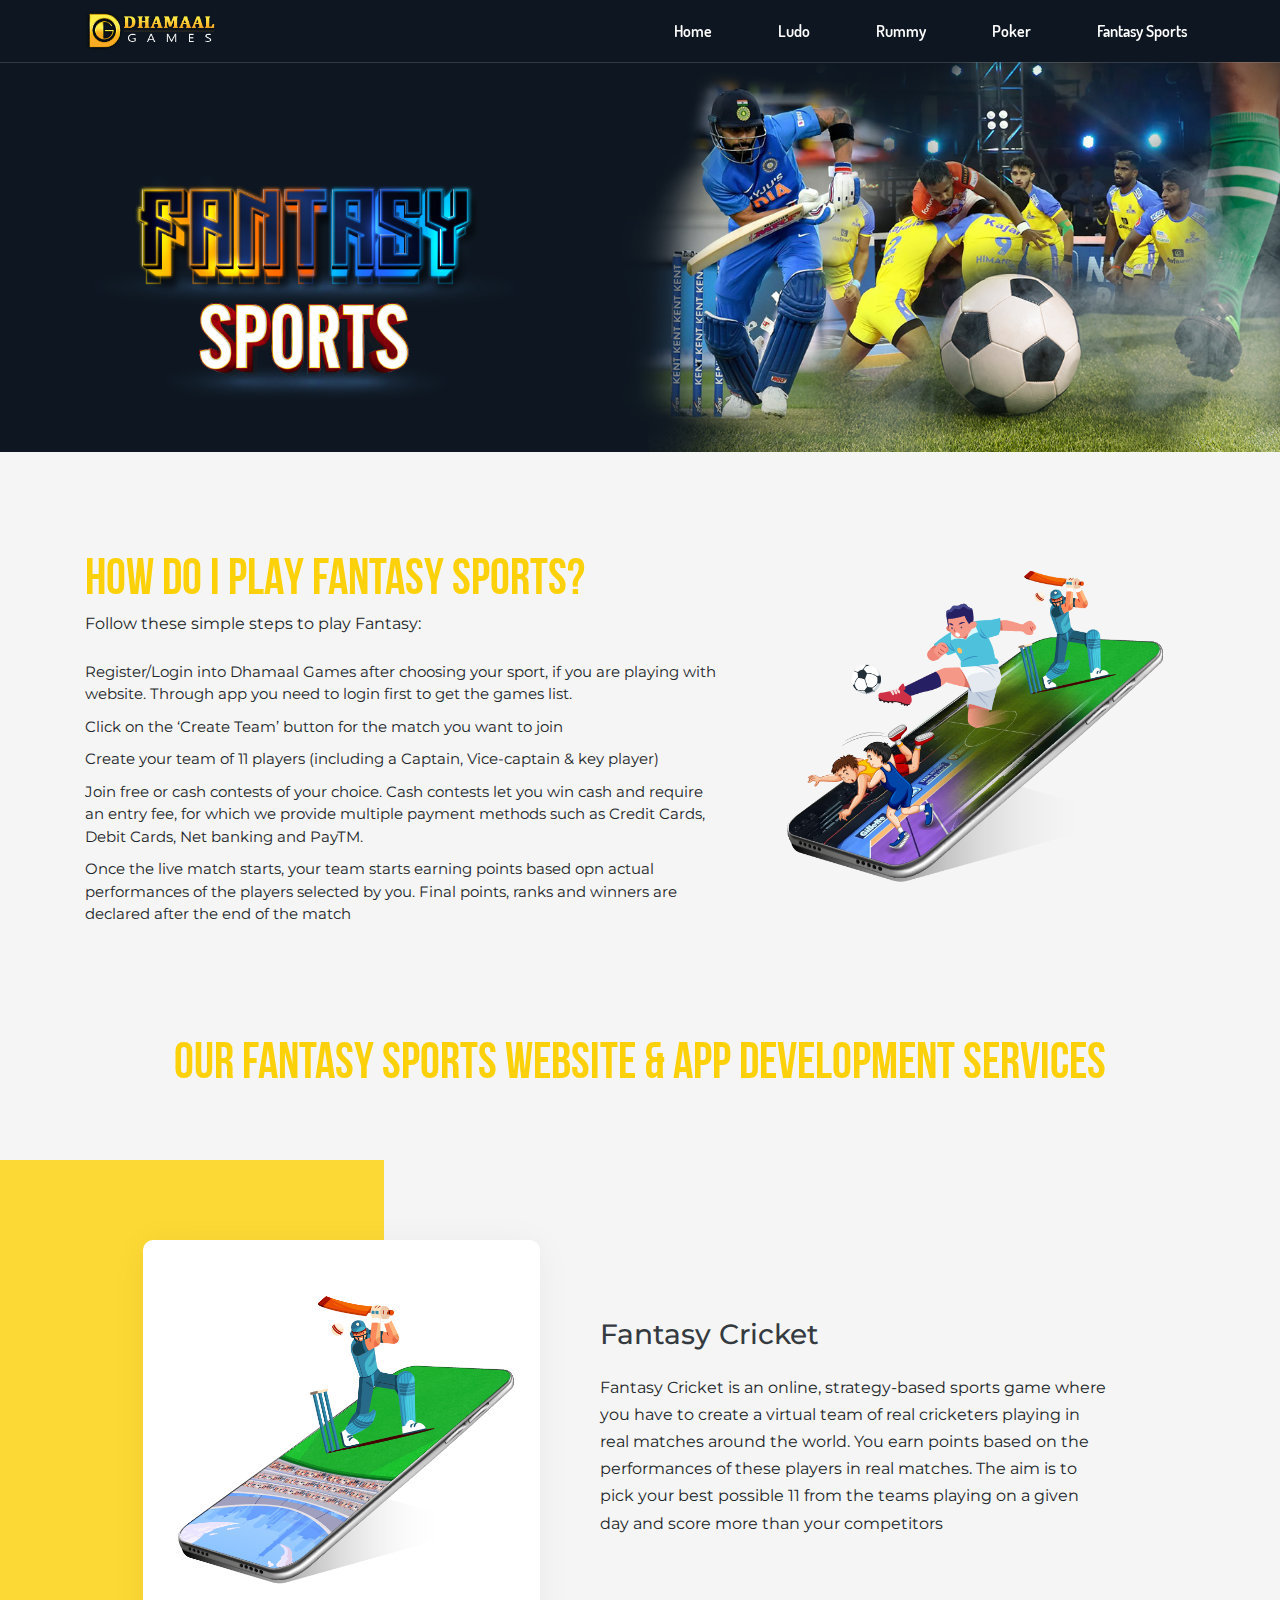
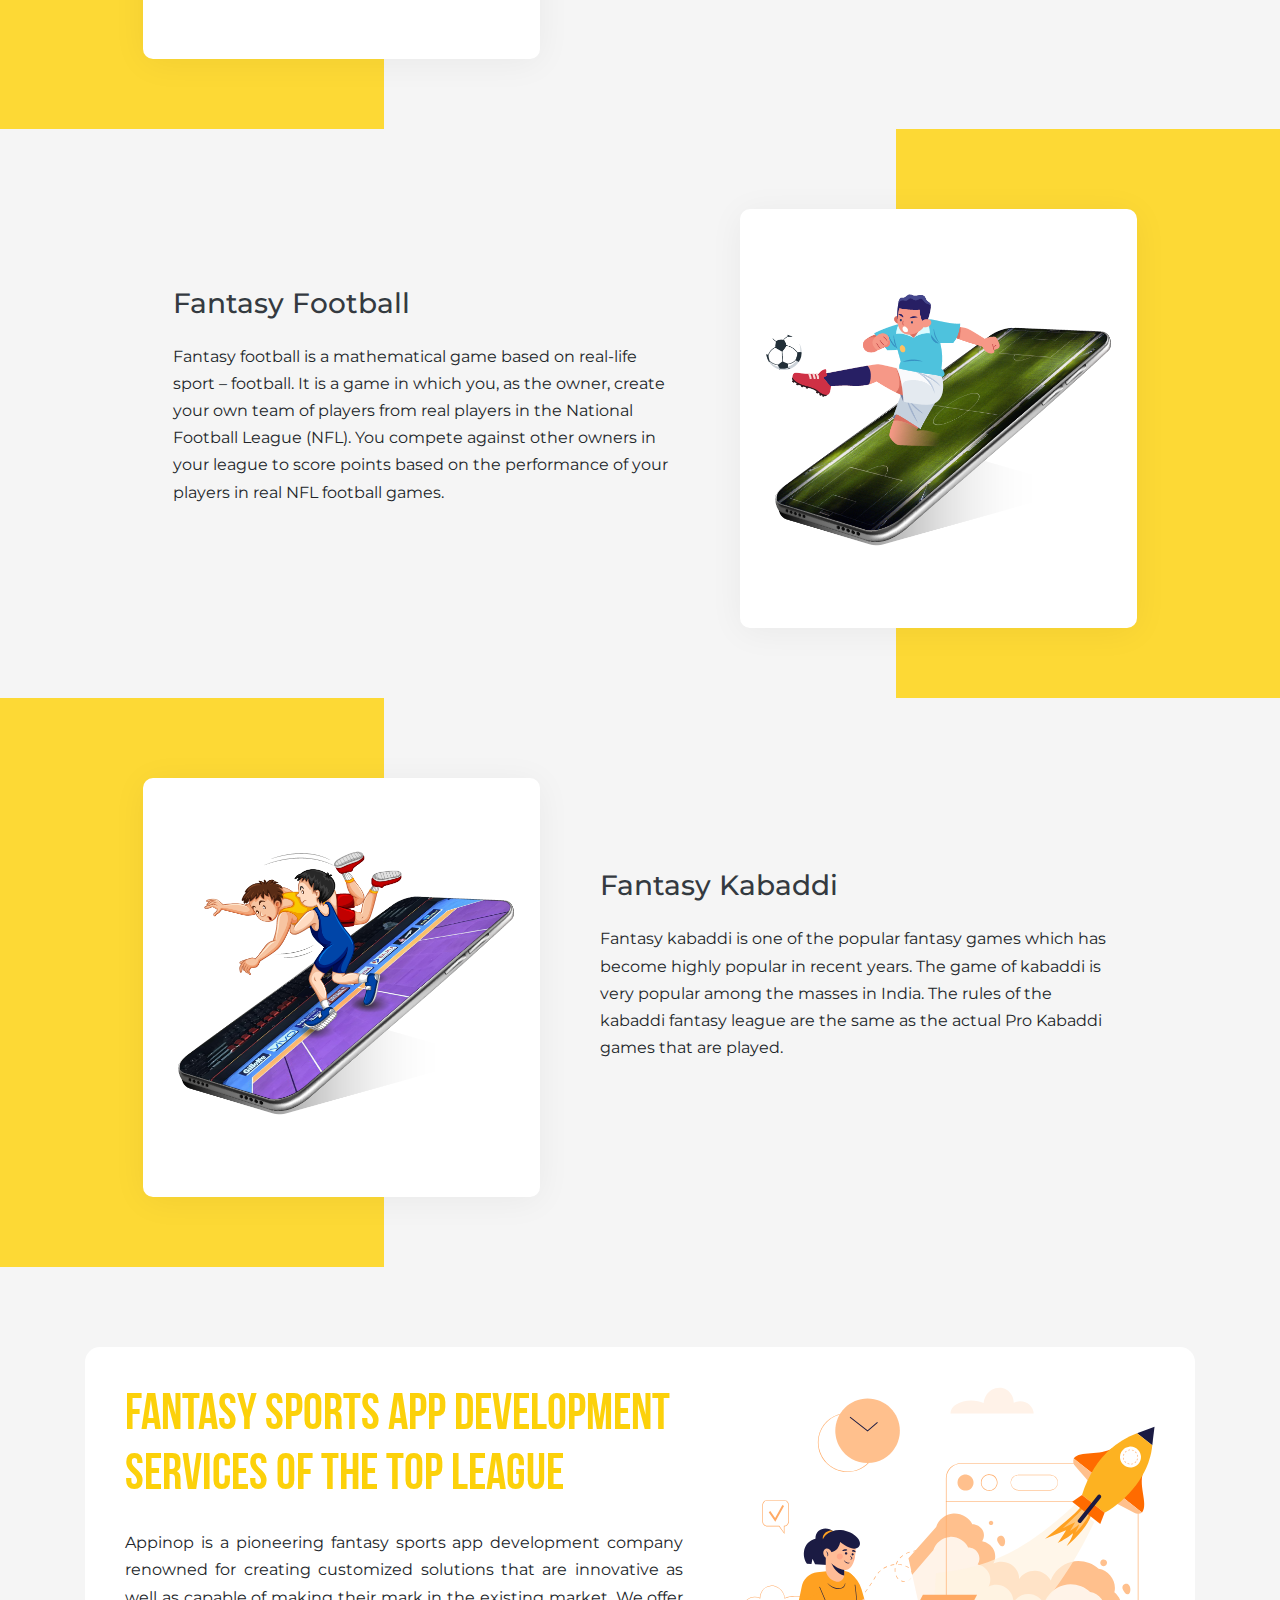
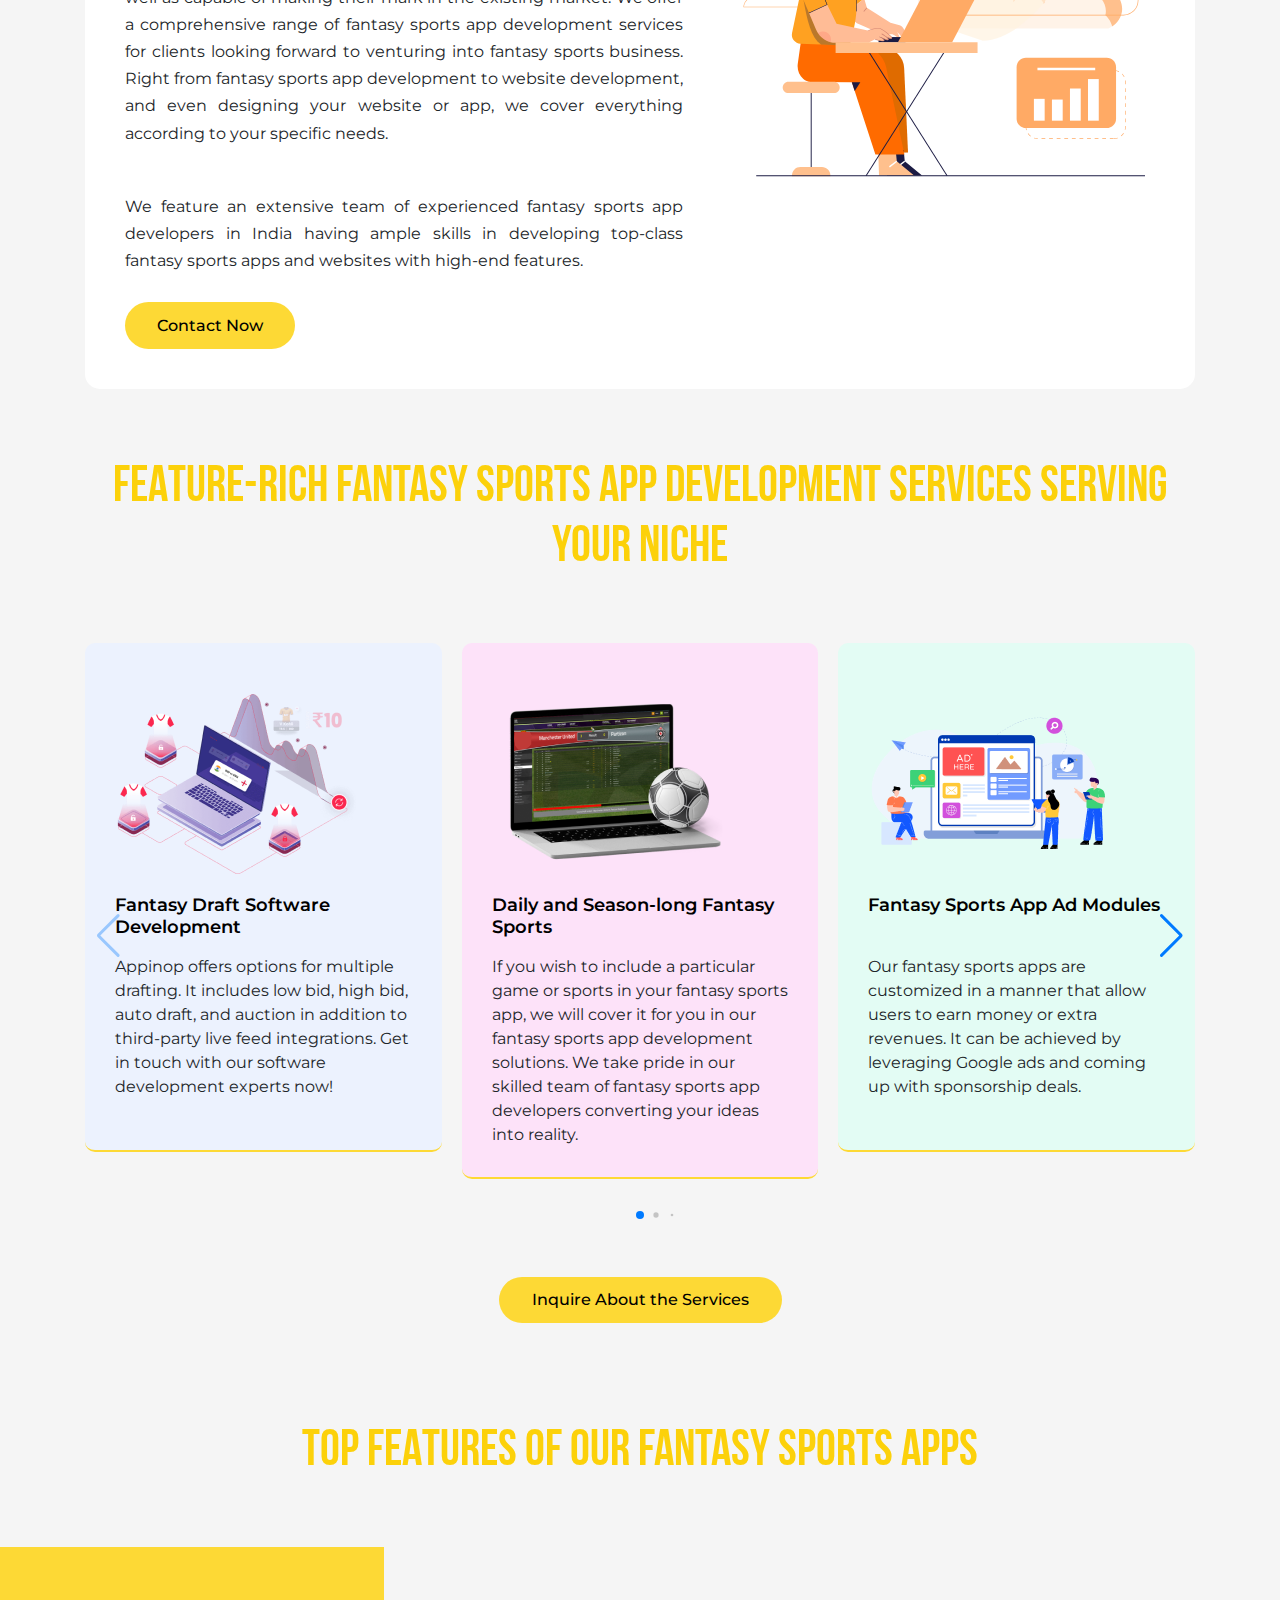
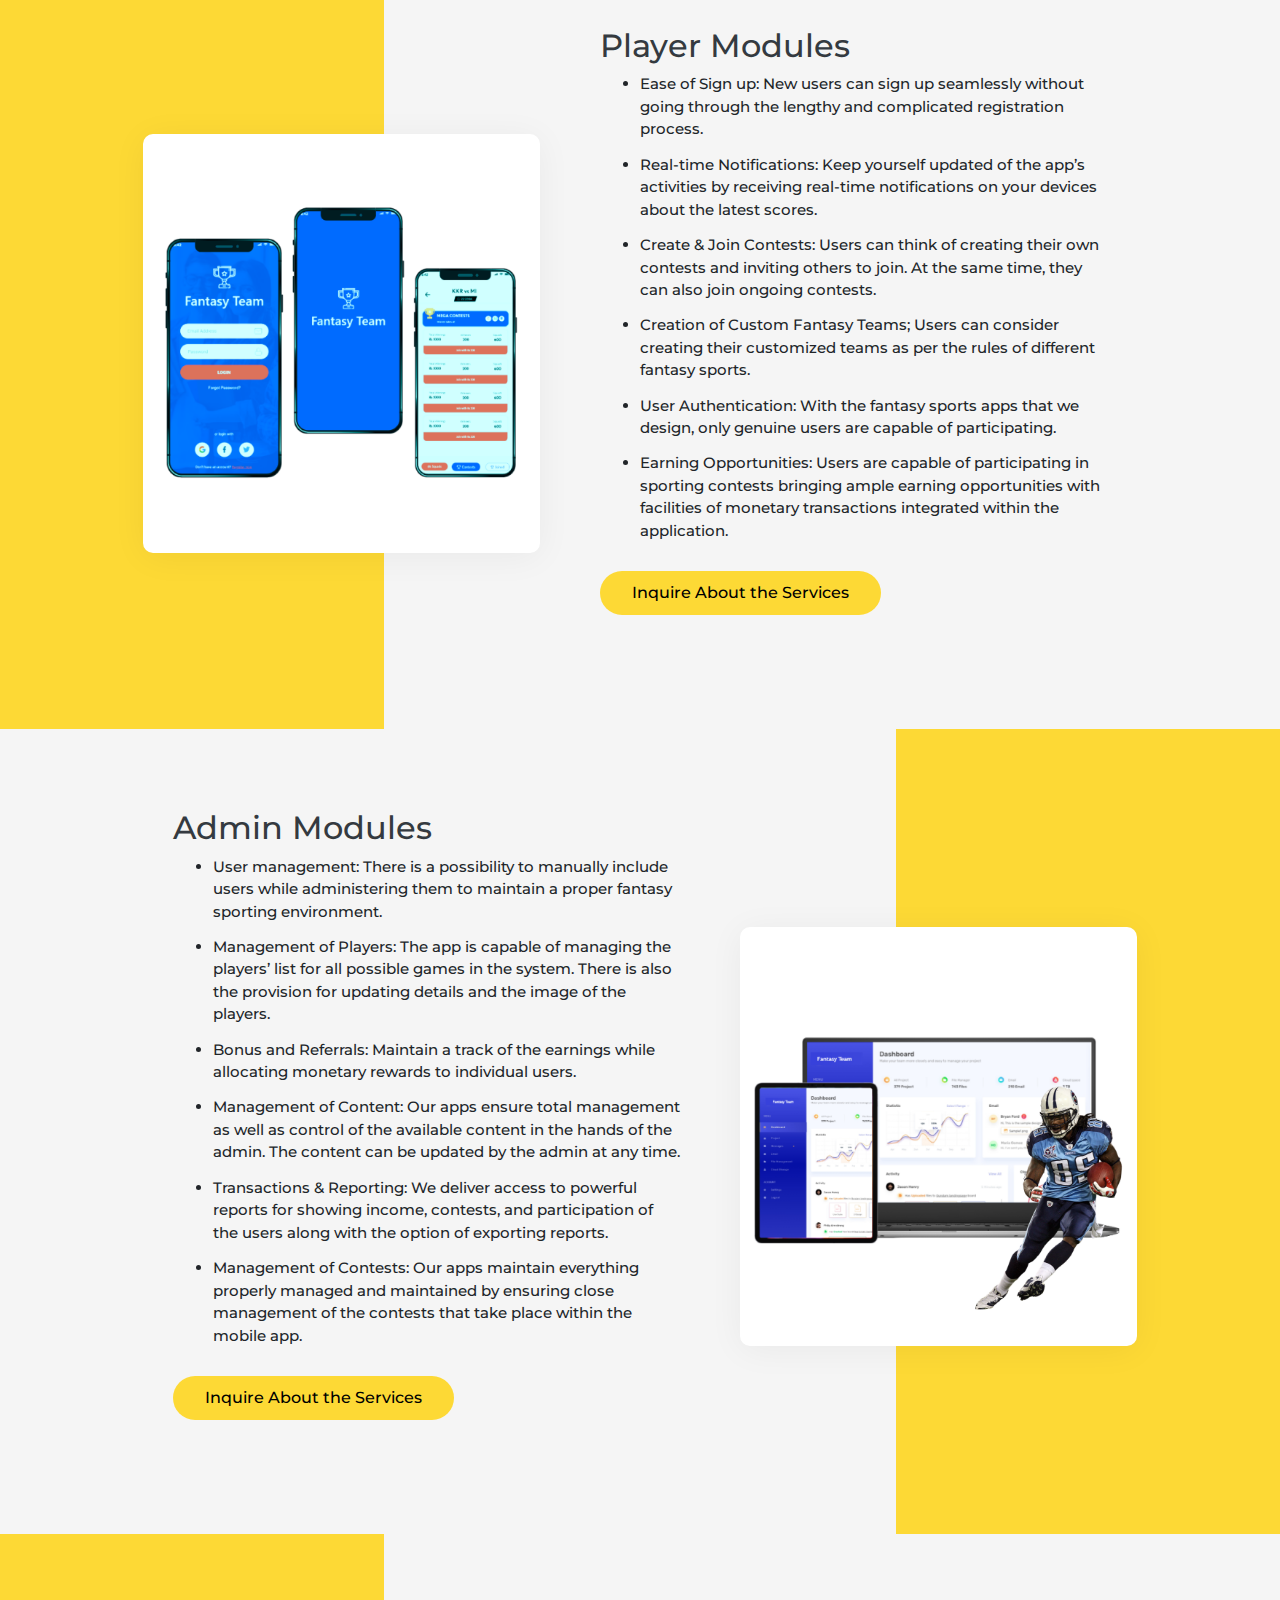
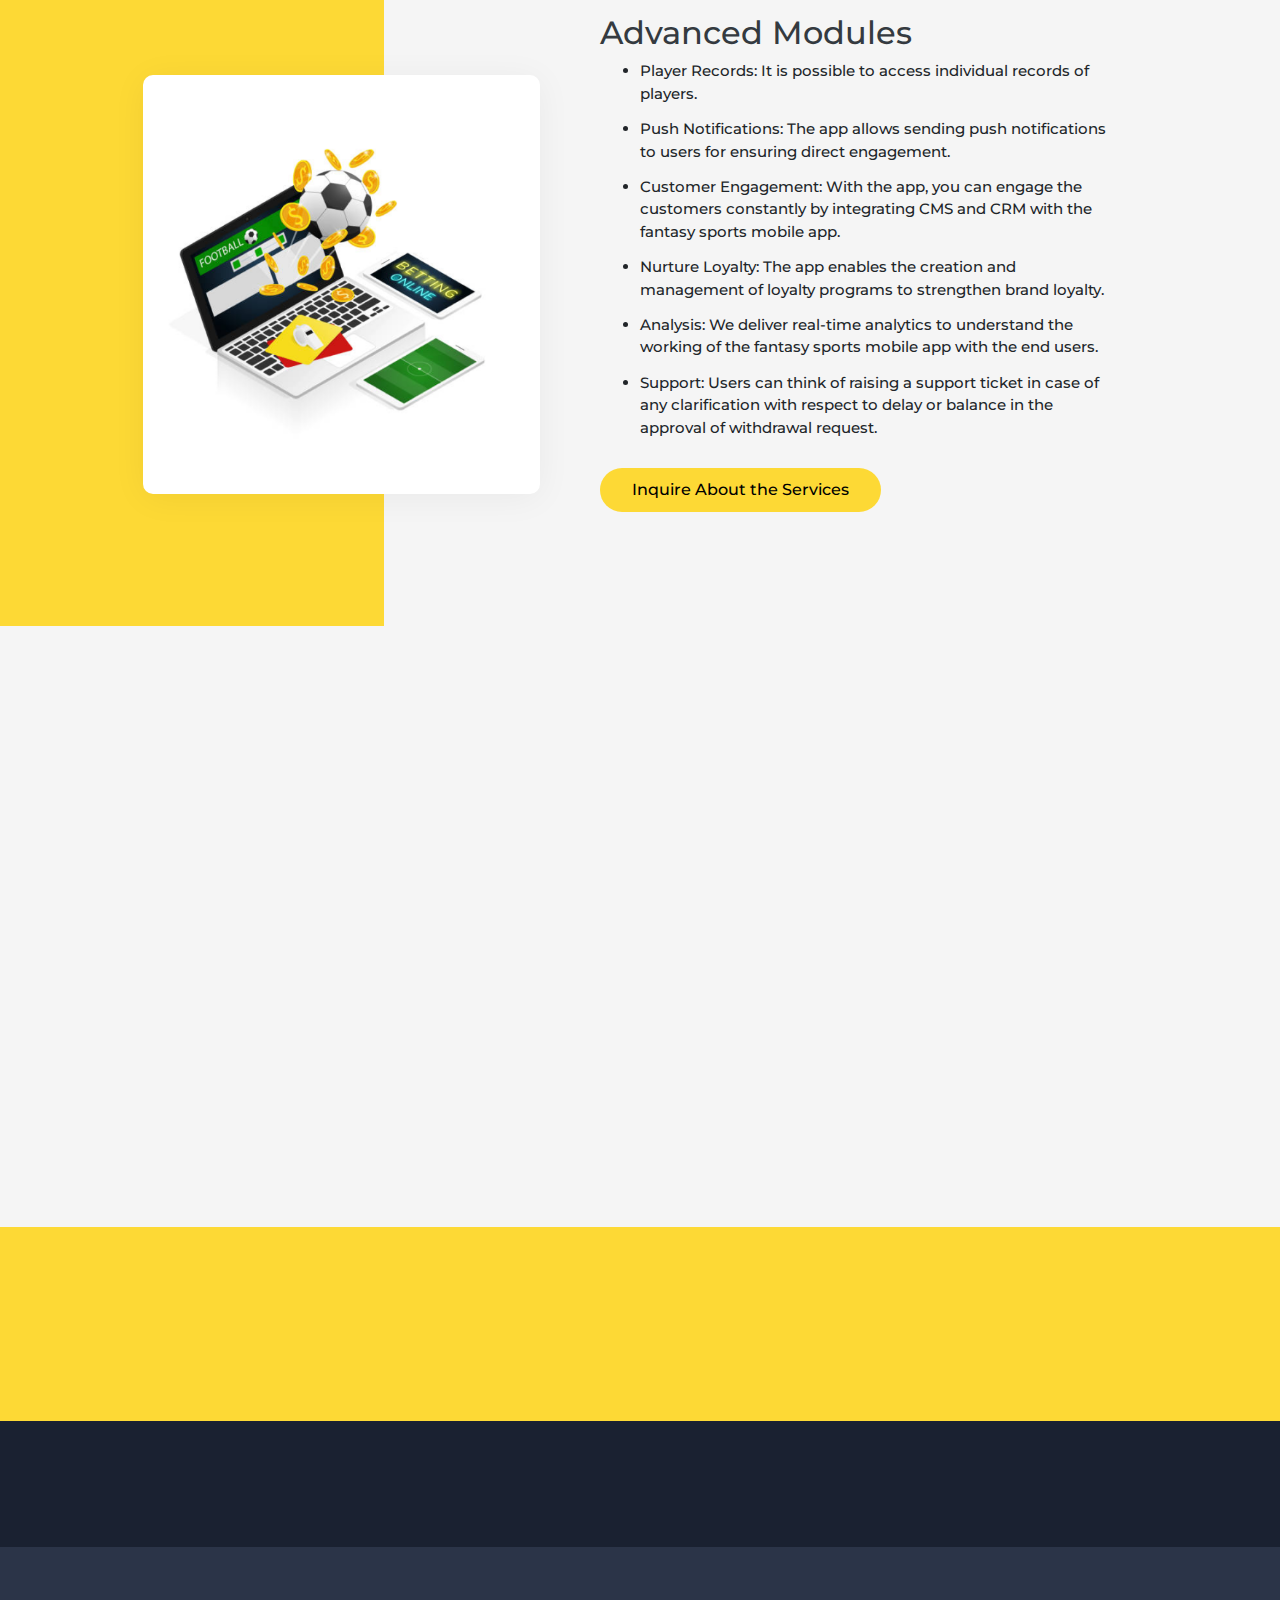
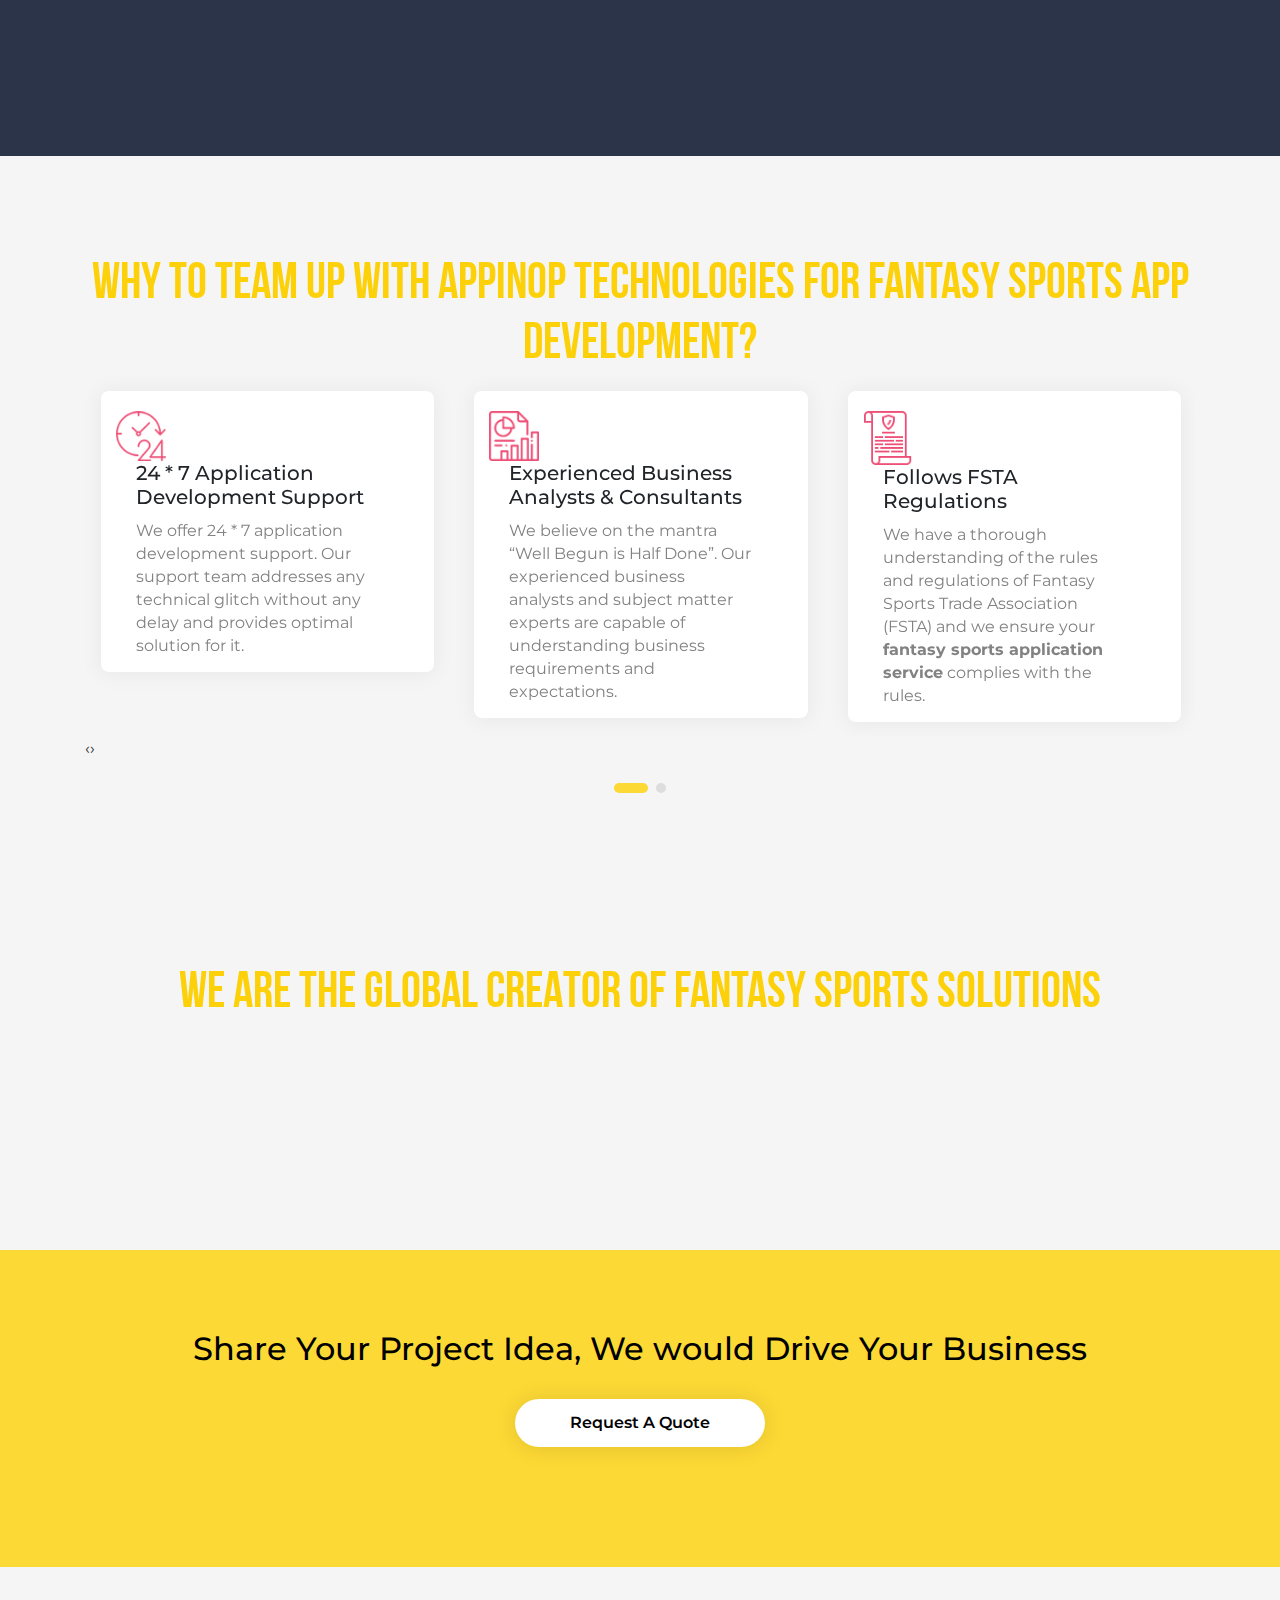
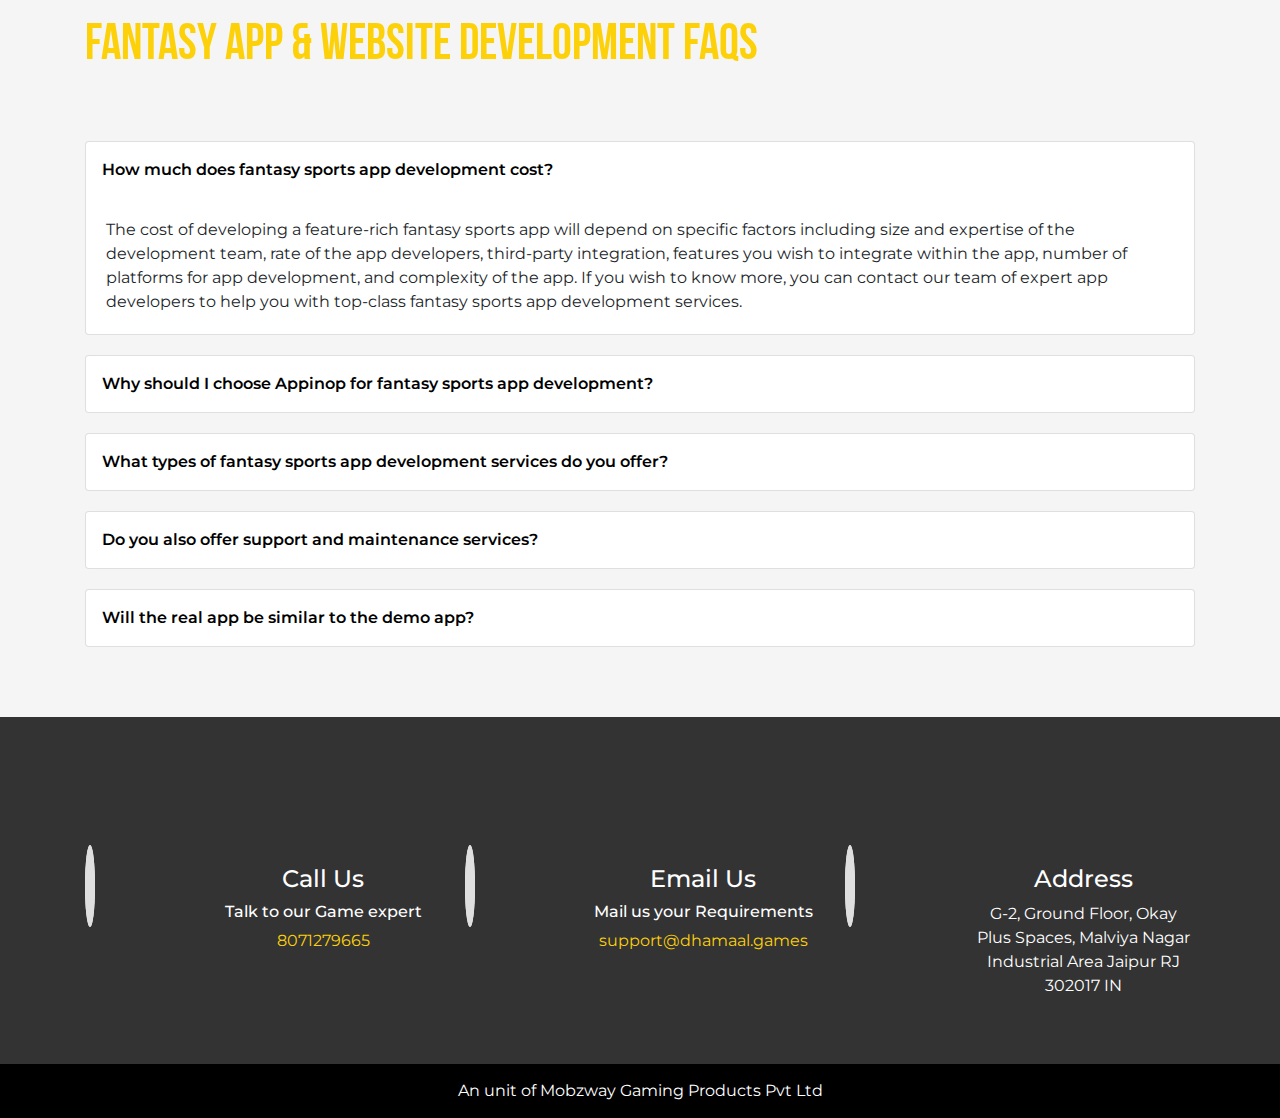
==== commit 142fa8c7: "Add files via upload" ====
--- a/fantasy-sports.html
+++ b/fantasy-sports.html
@@ -131,7 +131,7 @@
                     </div>
                     <div class="col-lg-5">
                         <div class="right-img">
-                            <img src="assets/img/fa_2.png" class="w-100" alt="" />
+                            <img src="assets/img/fantasy-sports-fb.png" class="w-100" alt="" />
                         </div>
                     </div>
                 </div>
@@ -223,7 +223,7 @@
                 <div class="row align-items-center">
                   <div class="col-md-5 col-lg-5">
                     <div class="token_dev_sec_img  hide_mobile">
-                      <img src="assets/img/fa_1.png" alt="Fantasy Sports Web Apps" class="img-fluid1" />
+                      <img src="assets/img/fa_1.png" alt="Fantasy Cricket" class="img-fluid1" />
                     </div>
                     
                   </div>
@@ -260,7 +260,7 @@
                   </div>
                   <div class="col-md-5 col-lg-5">
                     <div class="token_dev_sec_img hide_mobile">
-                      <img src="assets/img/fa_2.png" alt="Fantasy Sports Mobile Apps" class="img-fluid1" />
+                      <img src="assets/img/fa_2.png" alt="Fantasy Football" class="img-fluid1" />
                     </div>
                     
                   </div>
@@ -273,7 +273,7 @@
                 <div class="row align-items-center">
                   <div class="col-md-5 col-lg-5">
                     <div class="token_dev_sec_img  hide_mobile">
-                      <img src="assets/img/fa_3.png" alt="Social Fantasy Sports Apps" class="img-fluid1" />
+                      <img src="assets/img/fa_3.png" alt="Fantasy Kabaddi" class="img-fluid1" />
                     </div>
                     
                   </div>
@@ -281,7 +281,7 @@
                     <div class="token_card">
                       <div class="nft_title title_left text-left ">
                         <h3 class="text-dark">Fantasy Kabaddi </h3>
-                        <p class="mb-4" >Our experienced fantasy sports app developers are capable of designing and building feature-rich social networks connecting all sports enthusiasts with their favorite startups, sports brands, and businesses -all on a single platform.</p>
+                        <p class="mb-4" >Fantasy kabaddi is one of the popular fantasy games which has become highly popular in recent years. The game of kabaddi is very popular among the masses in India. The rules of the kabaddi fantasy league are the same as the actual Pro Kabaddi games that are played.</p>
                         
                         <!-- <a href="javascript:" class="btn_theme modal-btn" data-target="/get-quote"> Inquire About the Services</a> -->
                       </div>
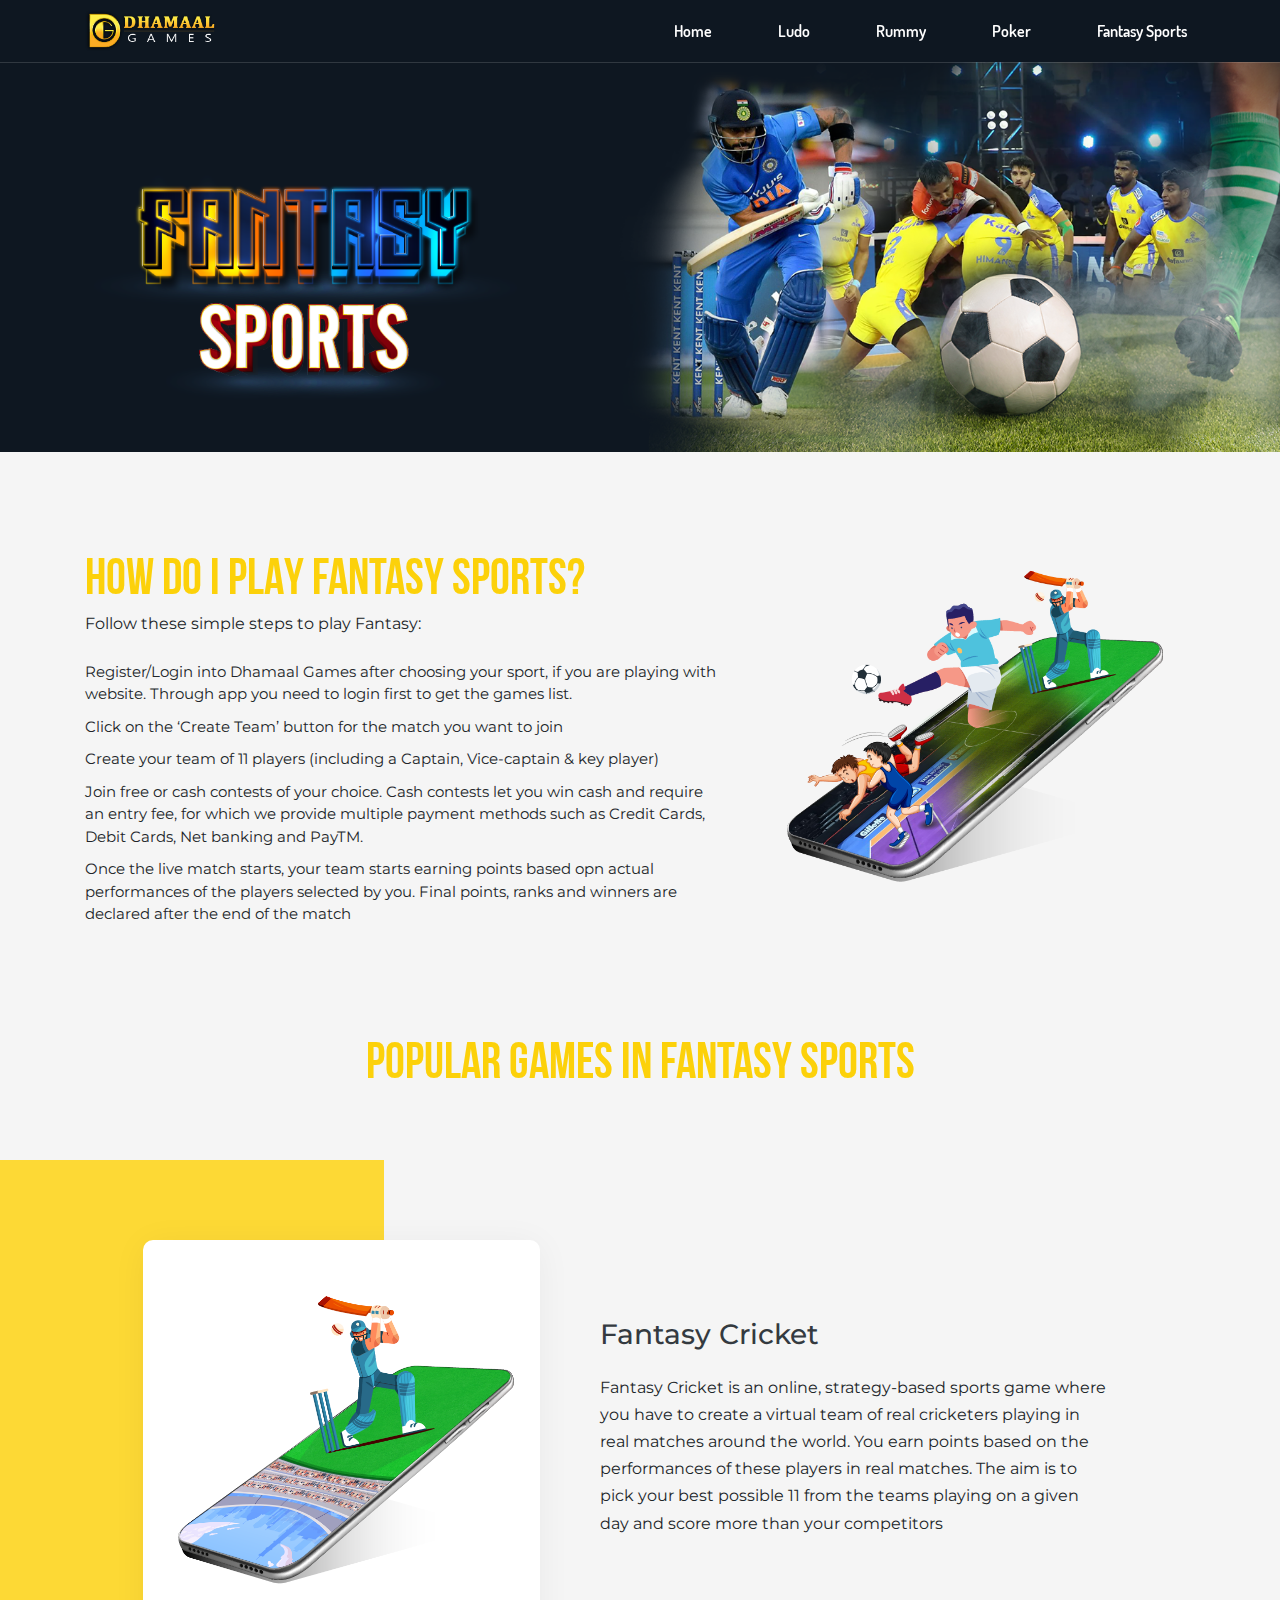
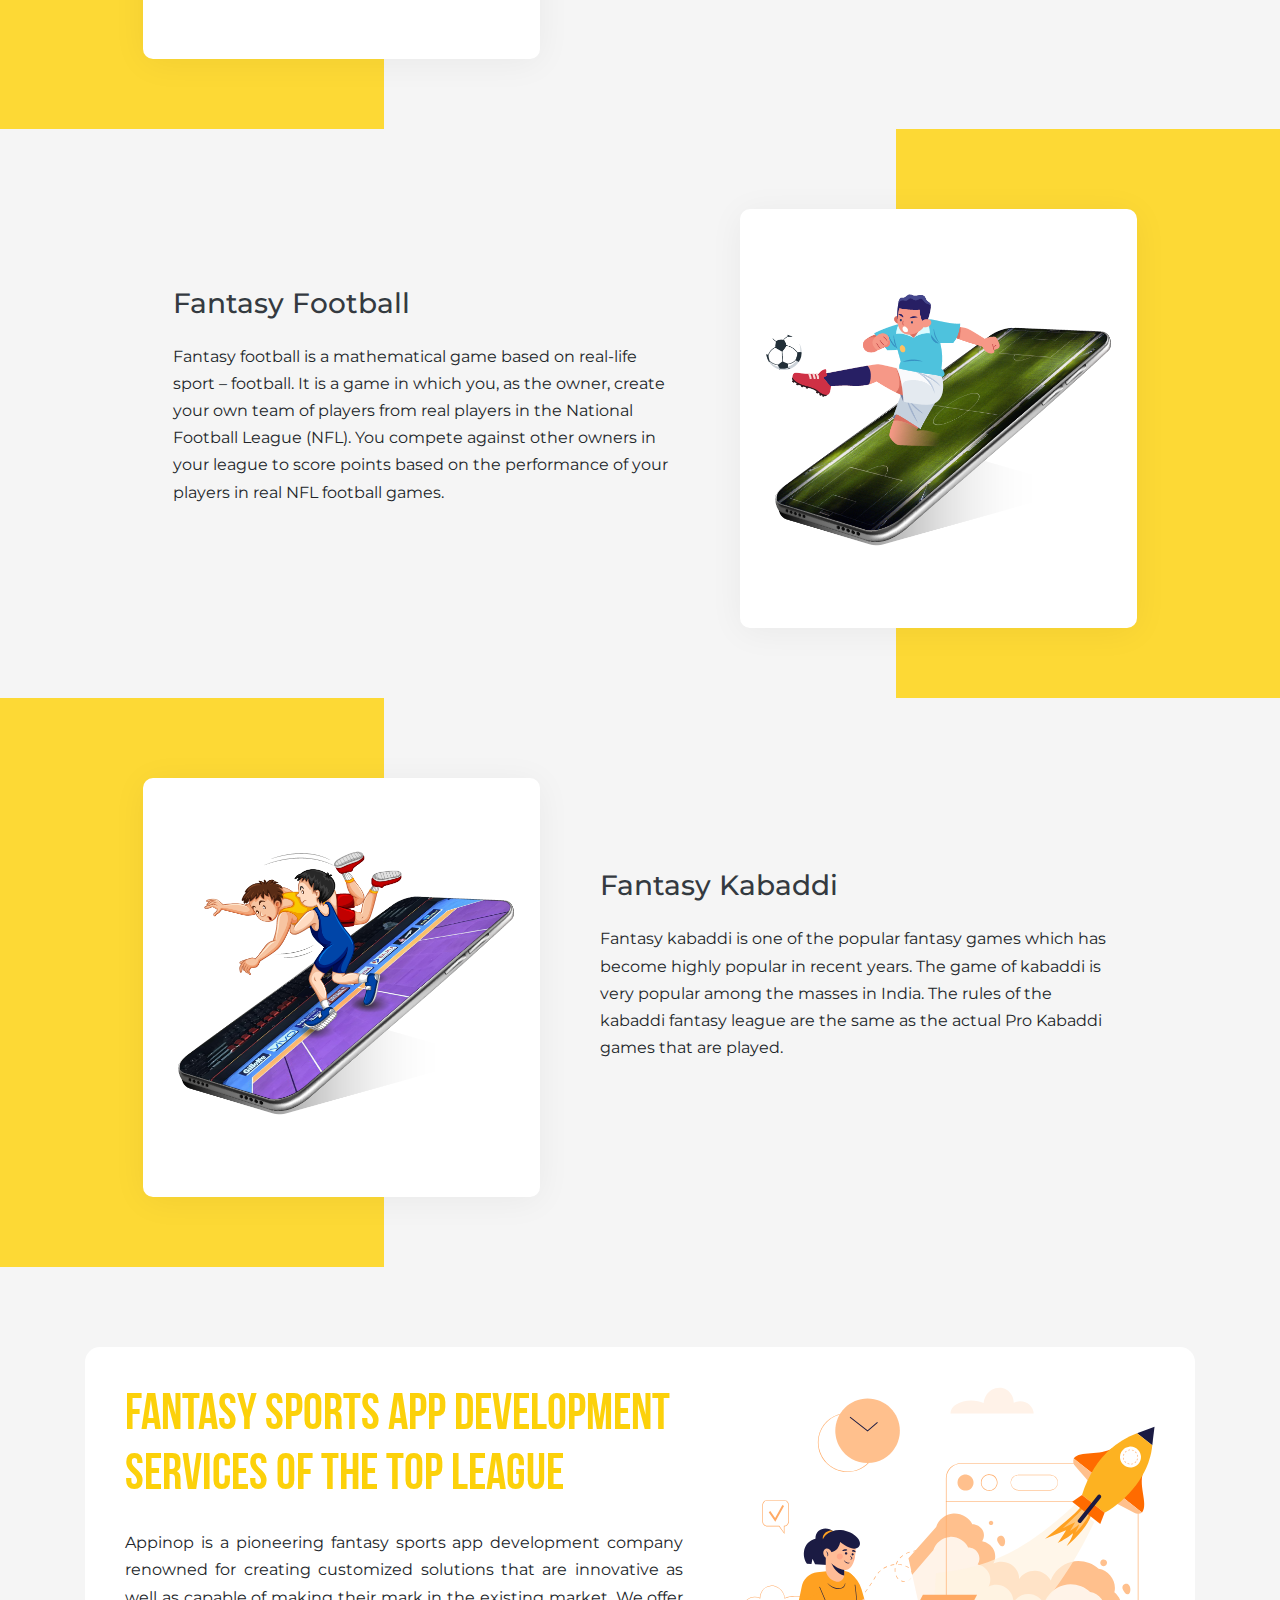
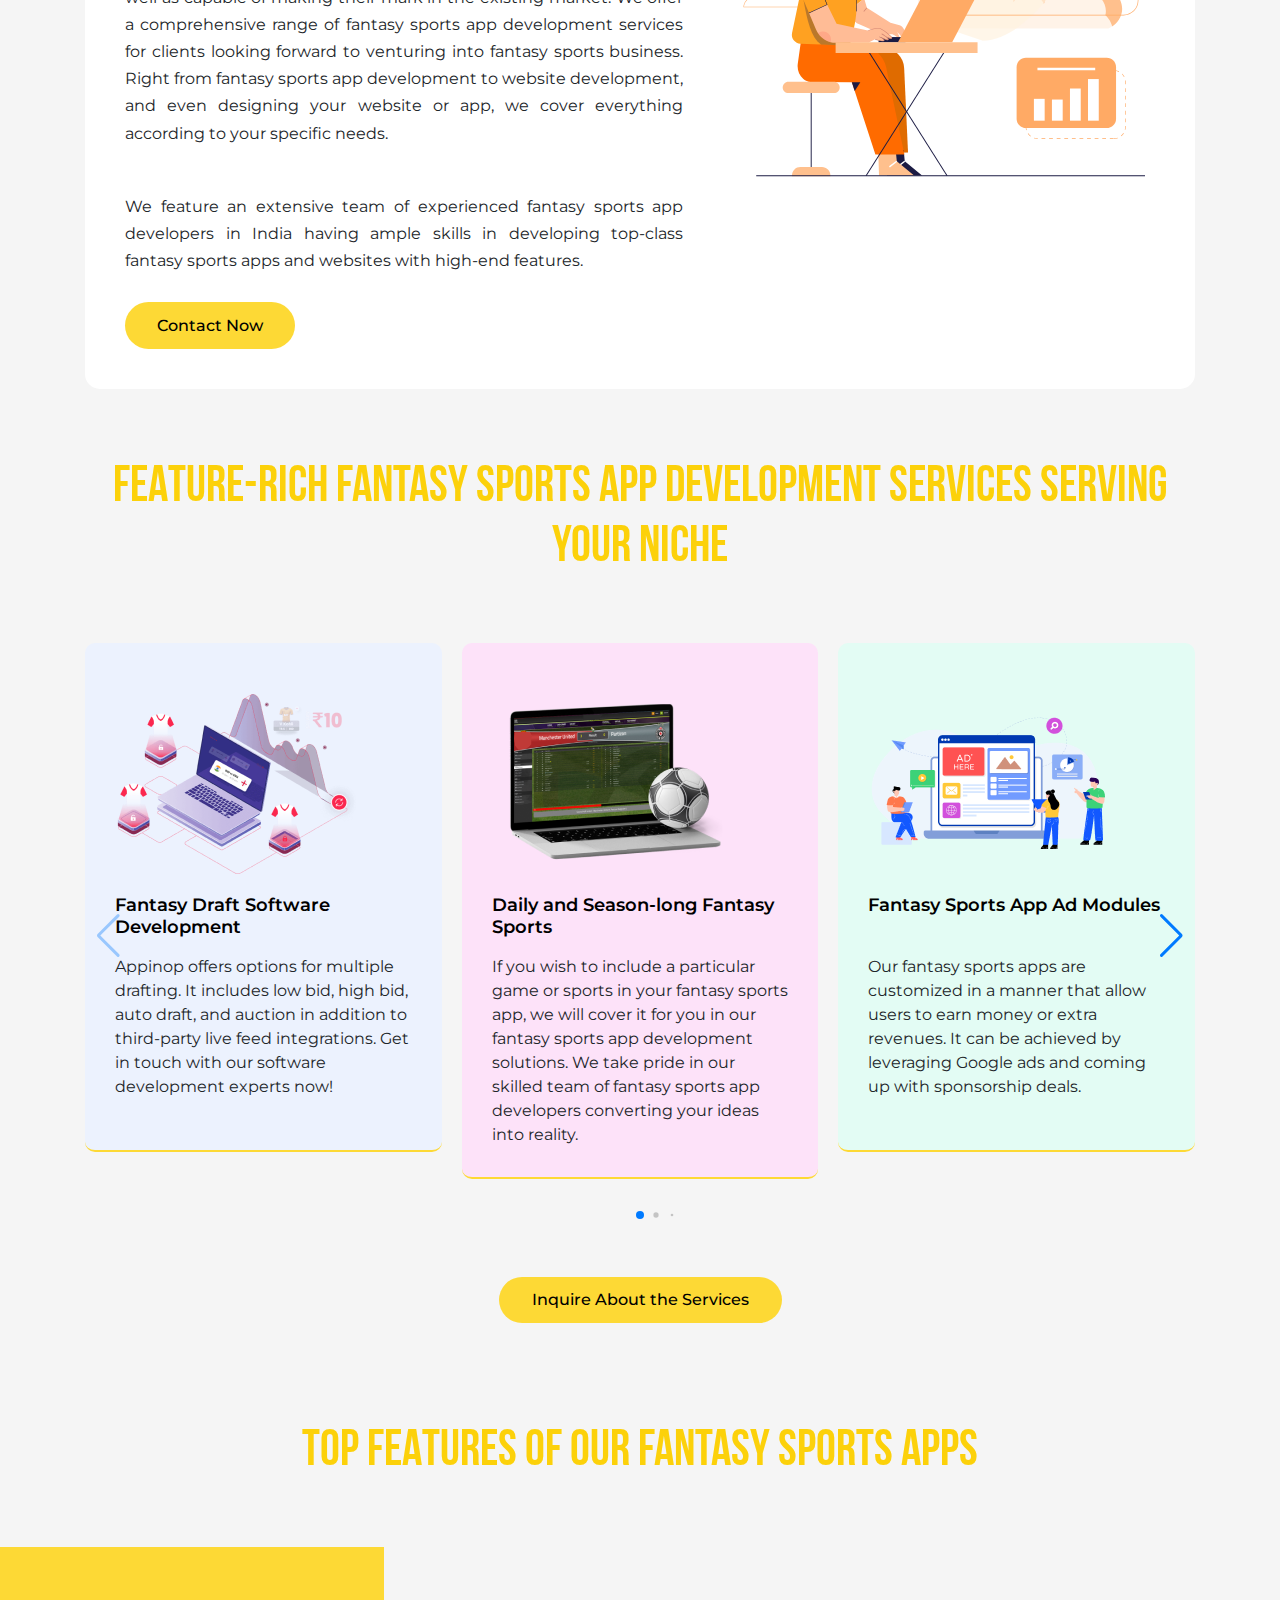
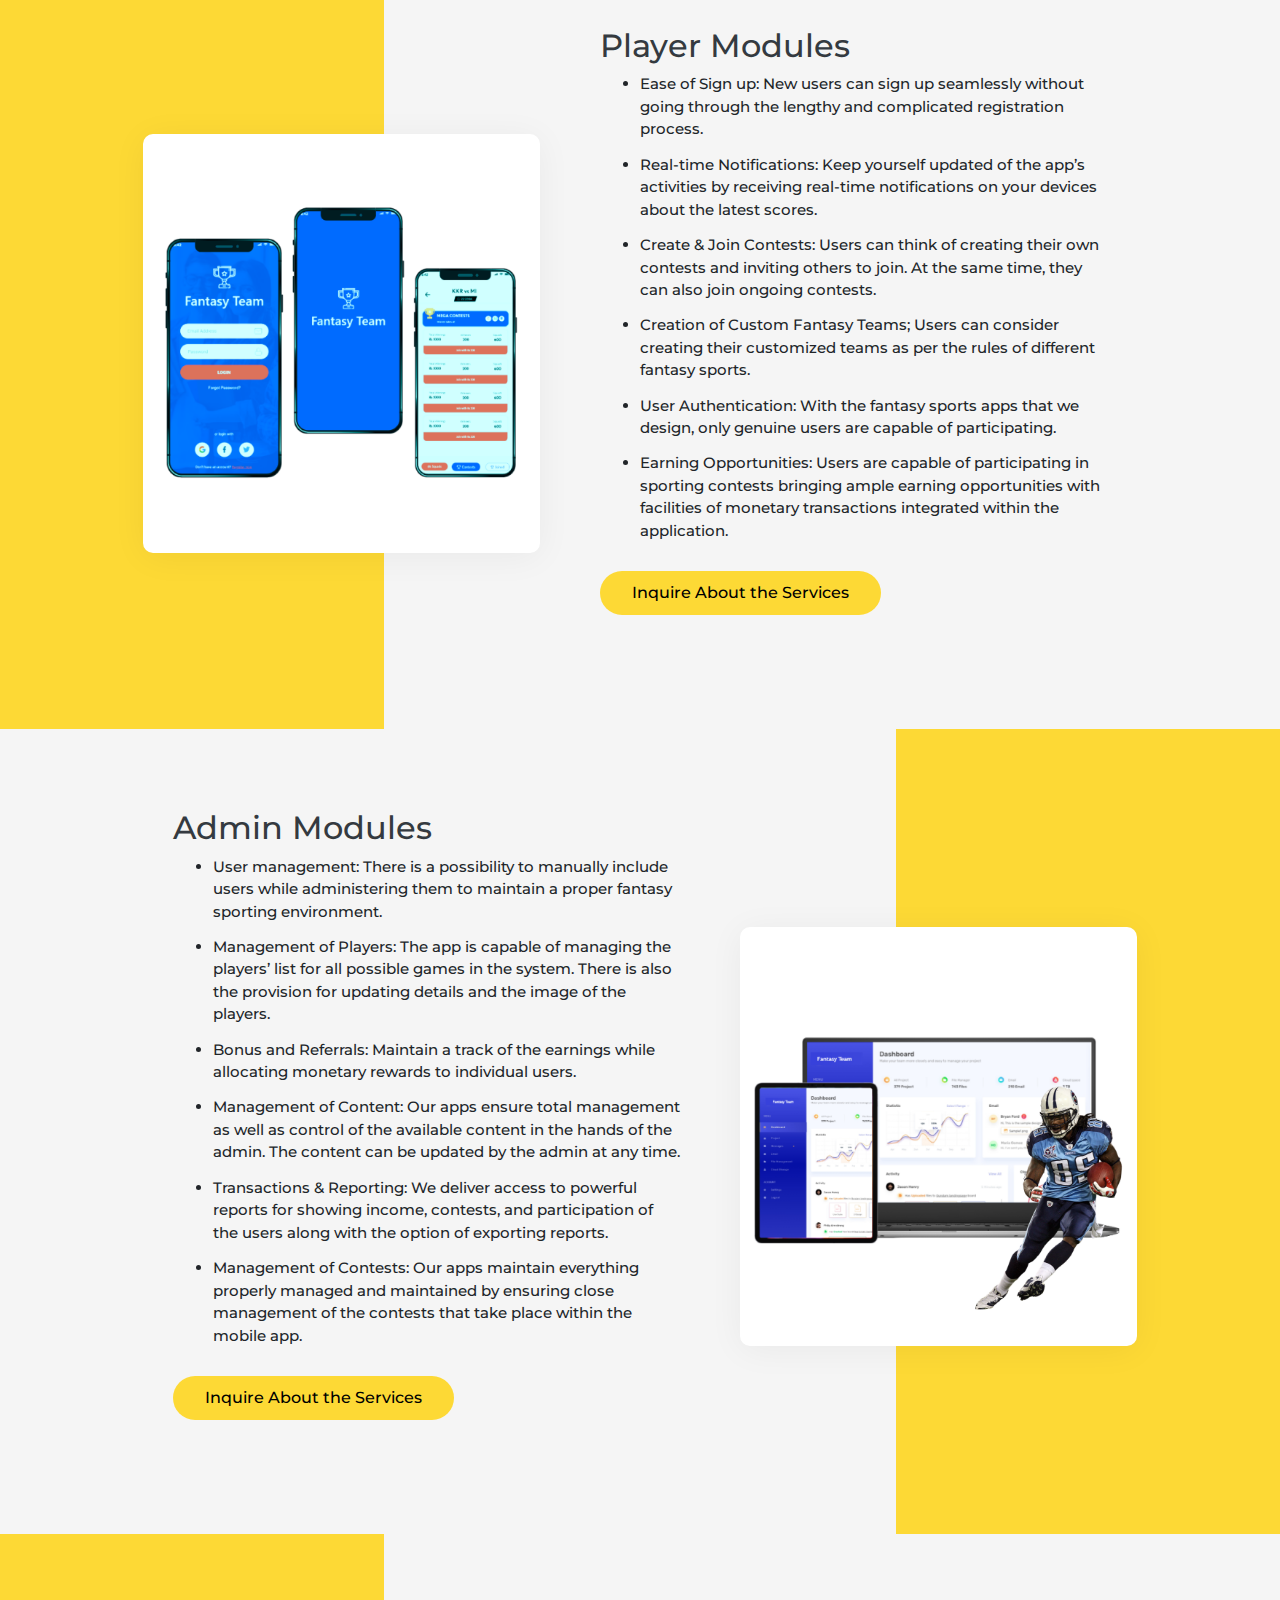
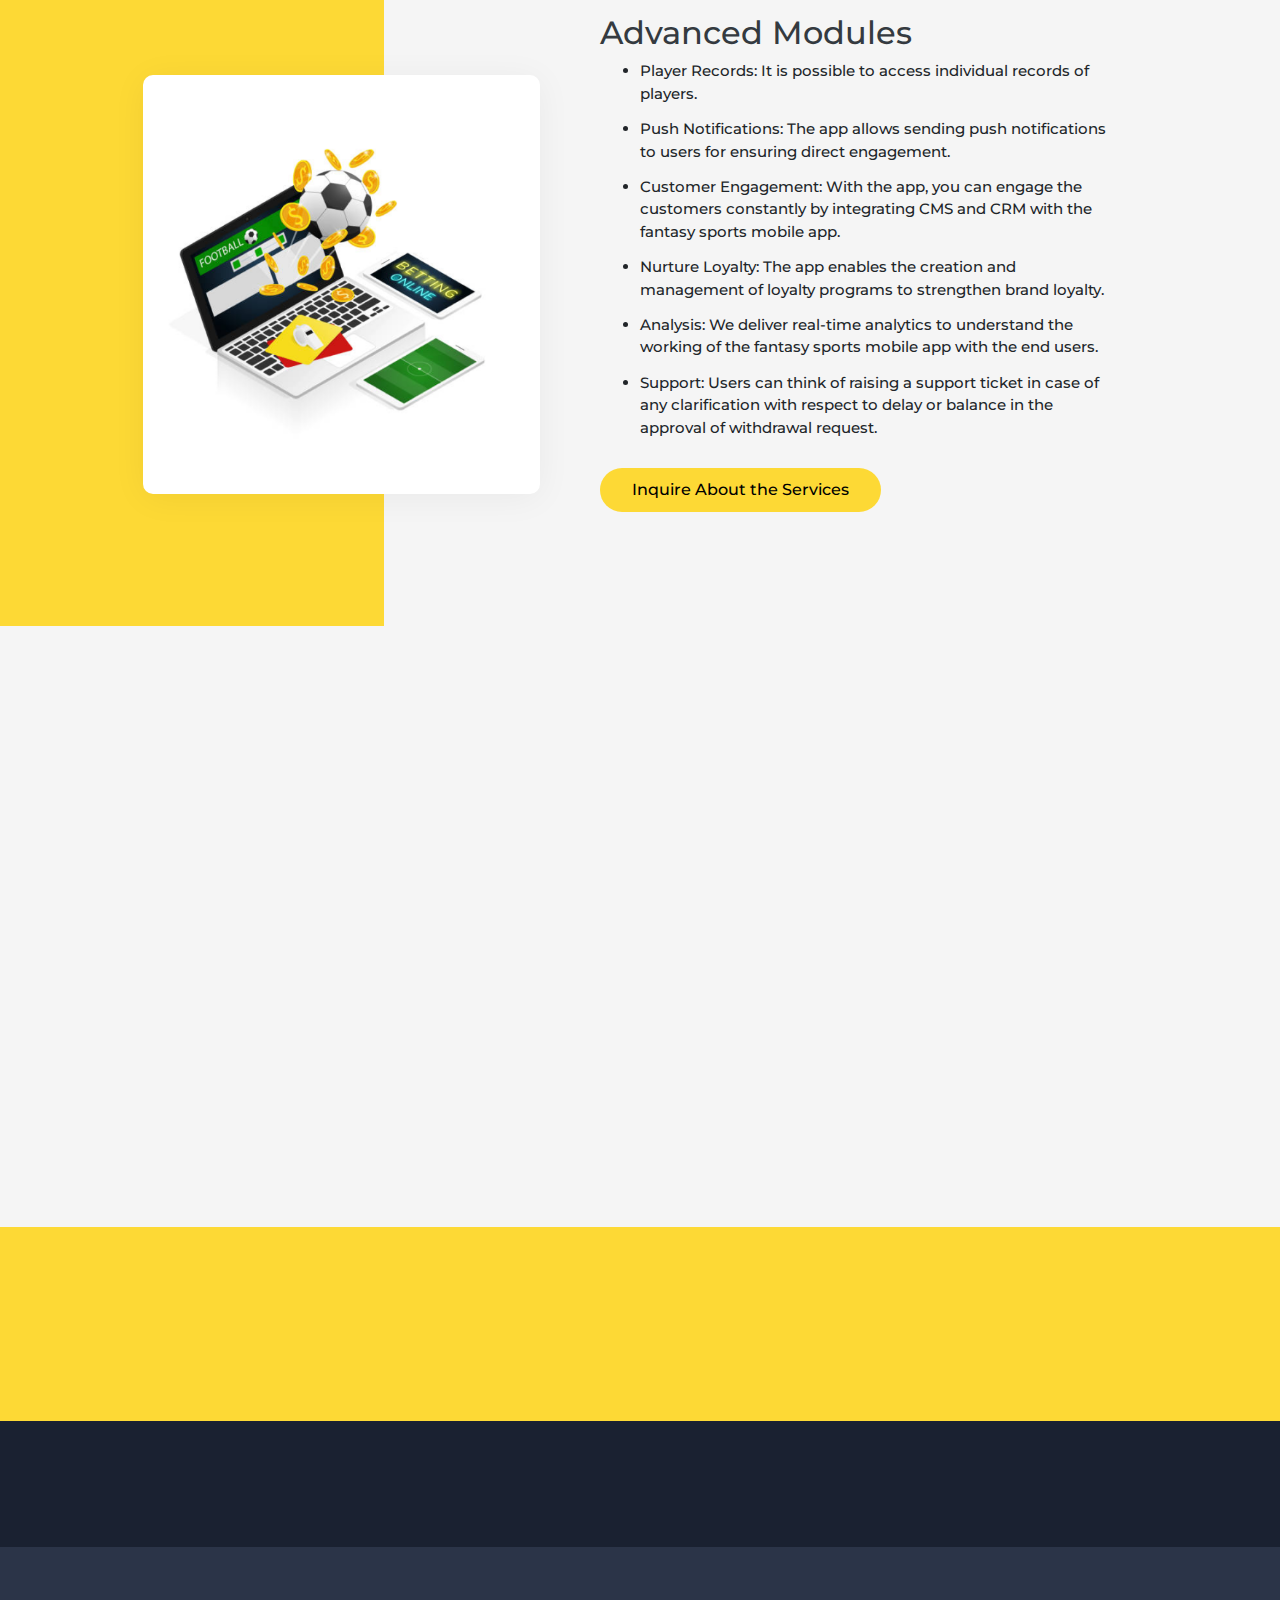
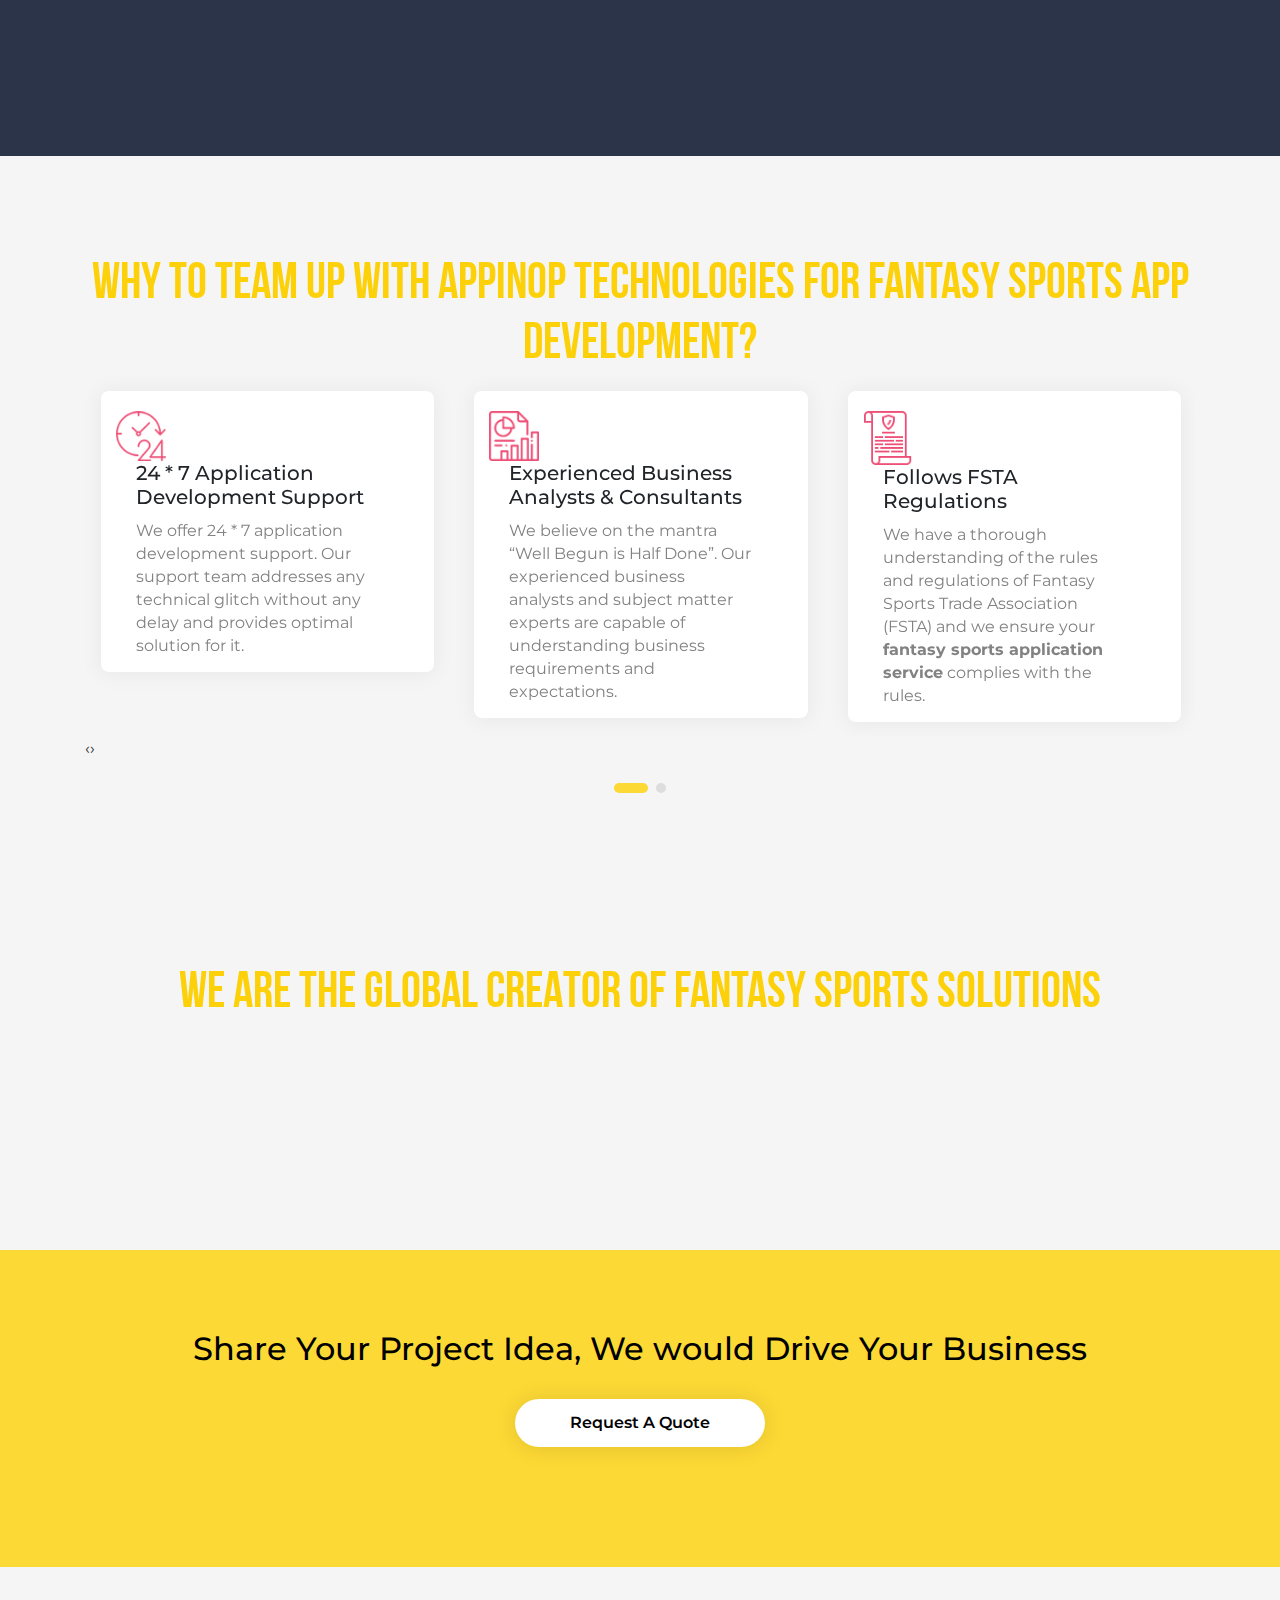
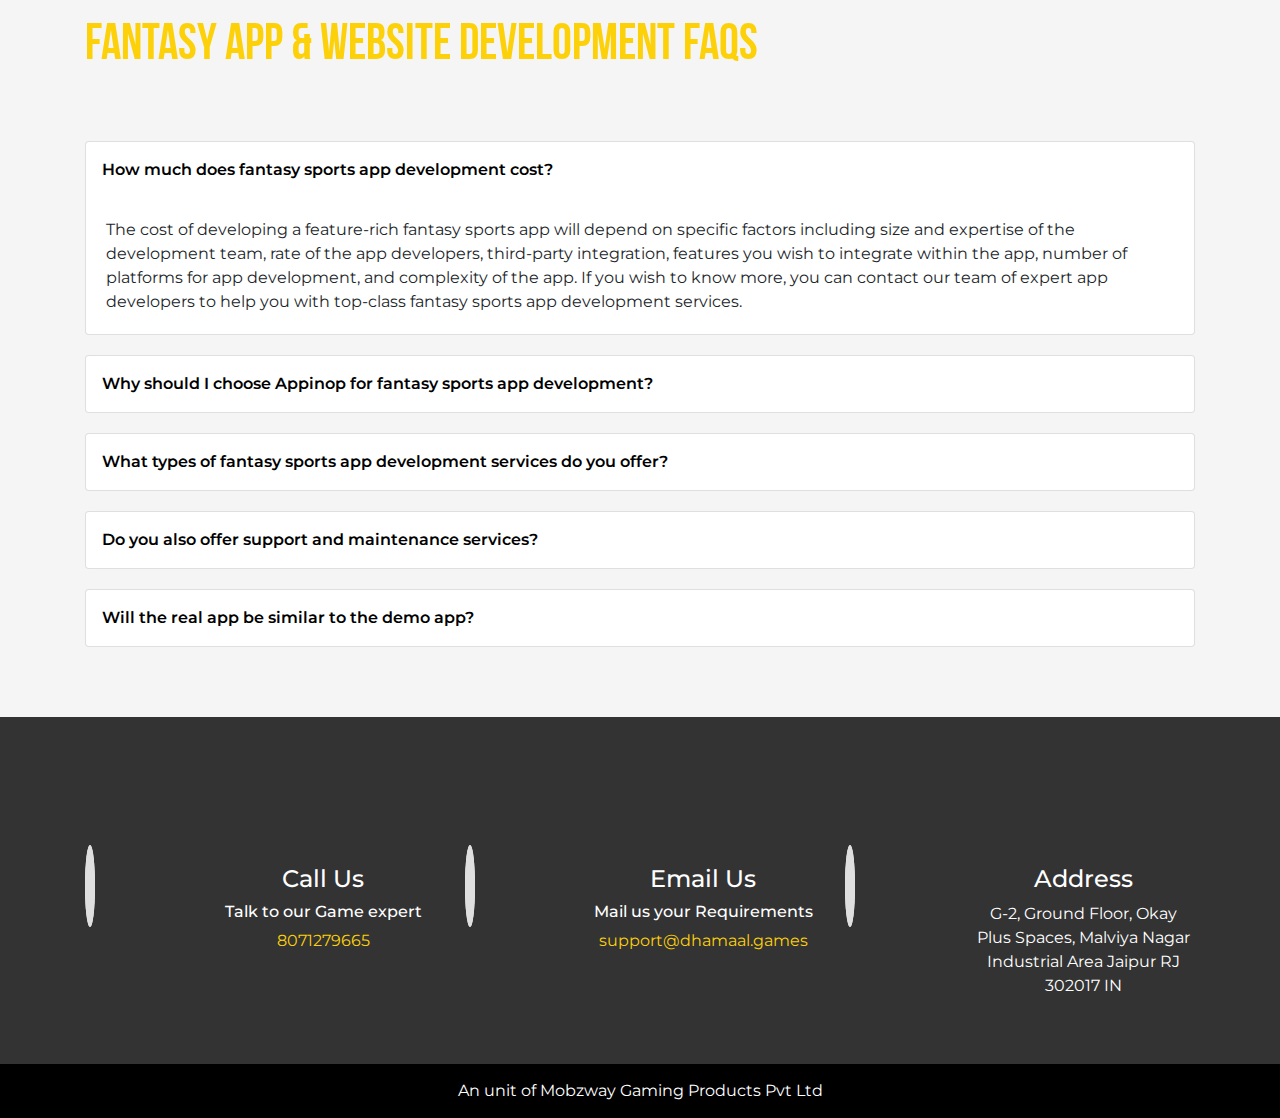
==== commit ea221c89: "Add files via upload" ====
--- a/fantasy-sports.html
+++ b/fantasy-sports.html
@@ -210,7 +210,7 @@
               <div class="row align-items-center ">
                    <div class="col-md-12">
                        <div class="nft_title">
-                        <h2 class="sub_title p-0 text-center"><span class="yellow">Our Fantasy Sports</span> <span class="black"> Website & App Development Services</span></h2>
+                        <h2 class="sub_title p-0 text-center"><span class="yellow">Popular Games</span> <span class="black"> In Fantasy Sports</span></h2>
                            
                           
                        </div>
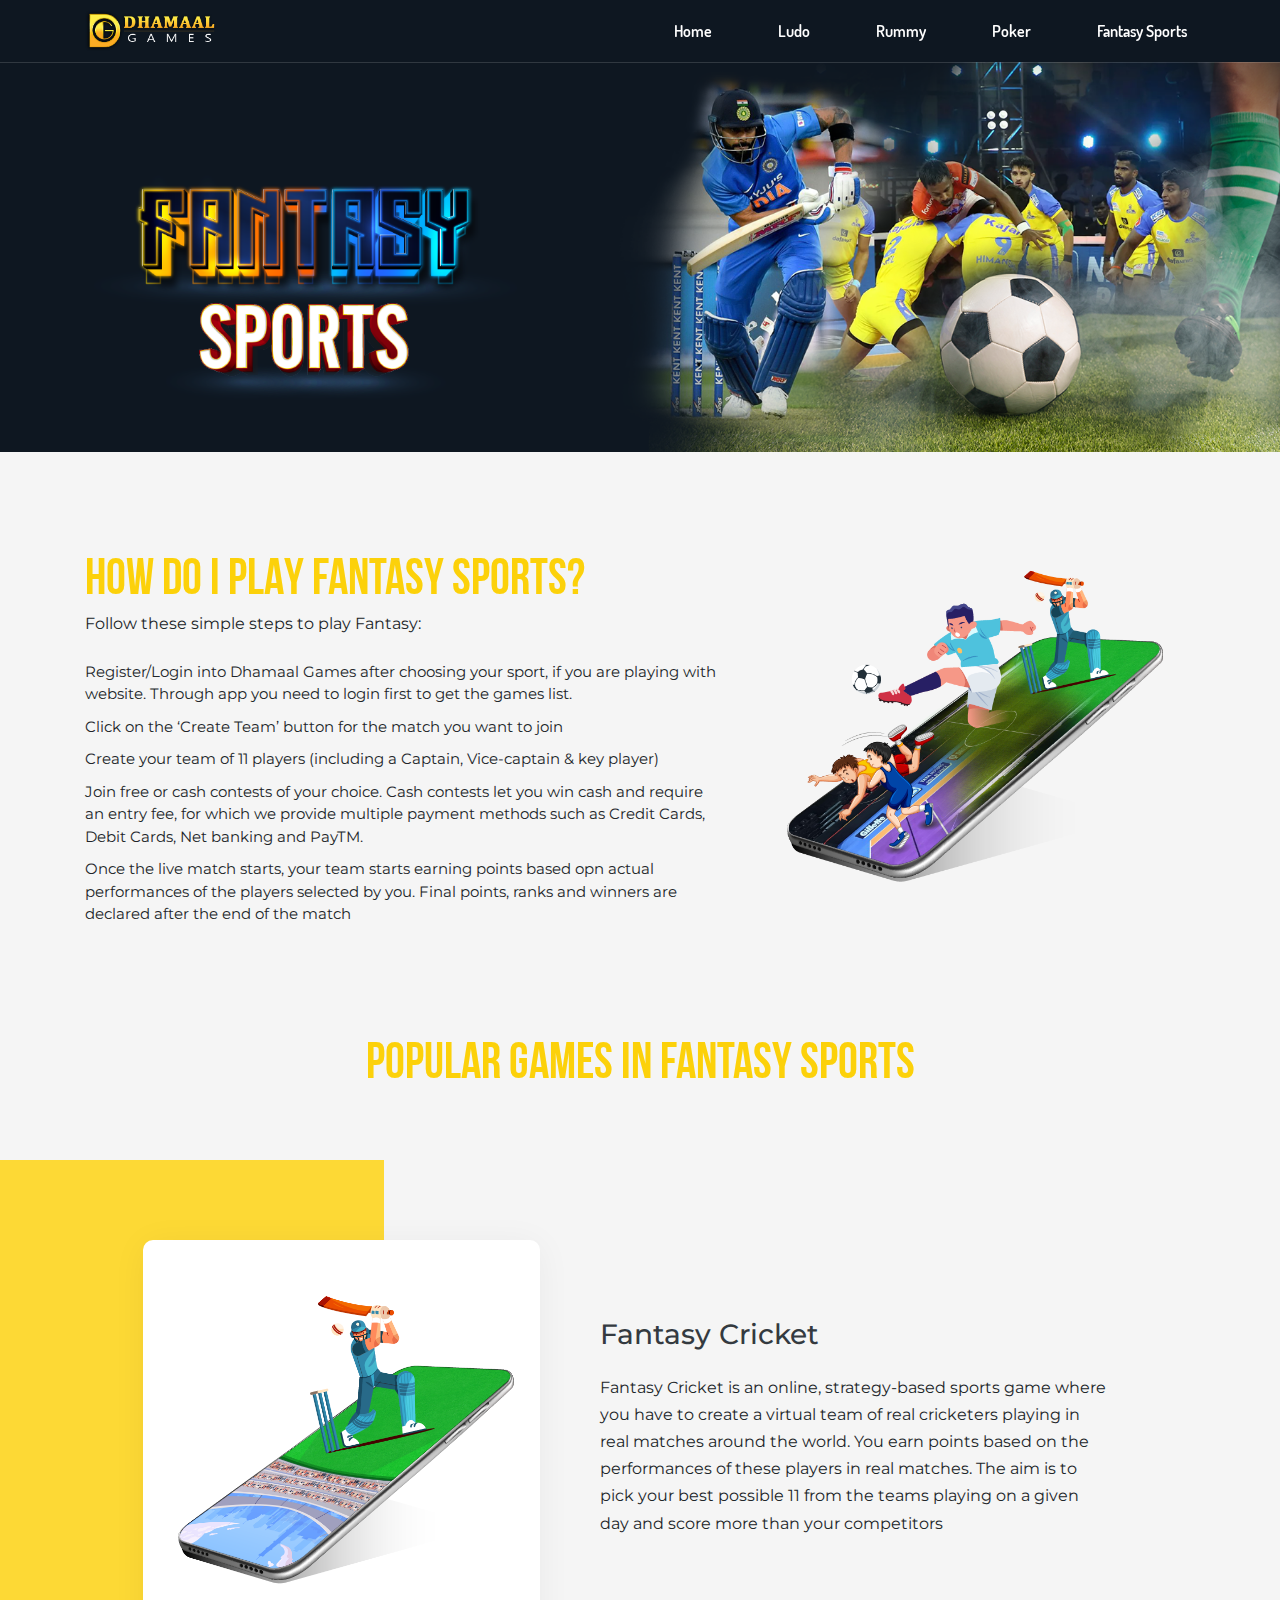
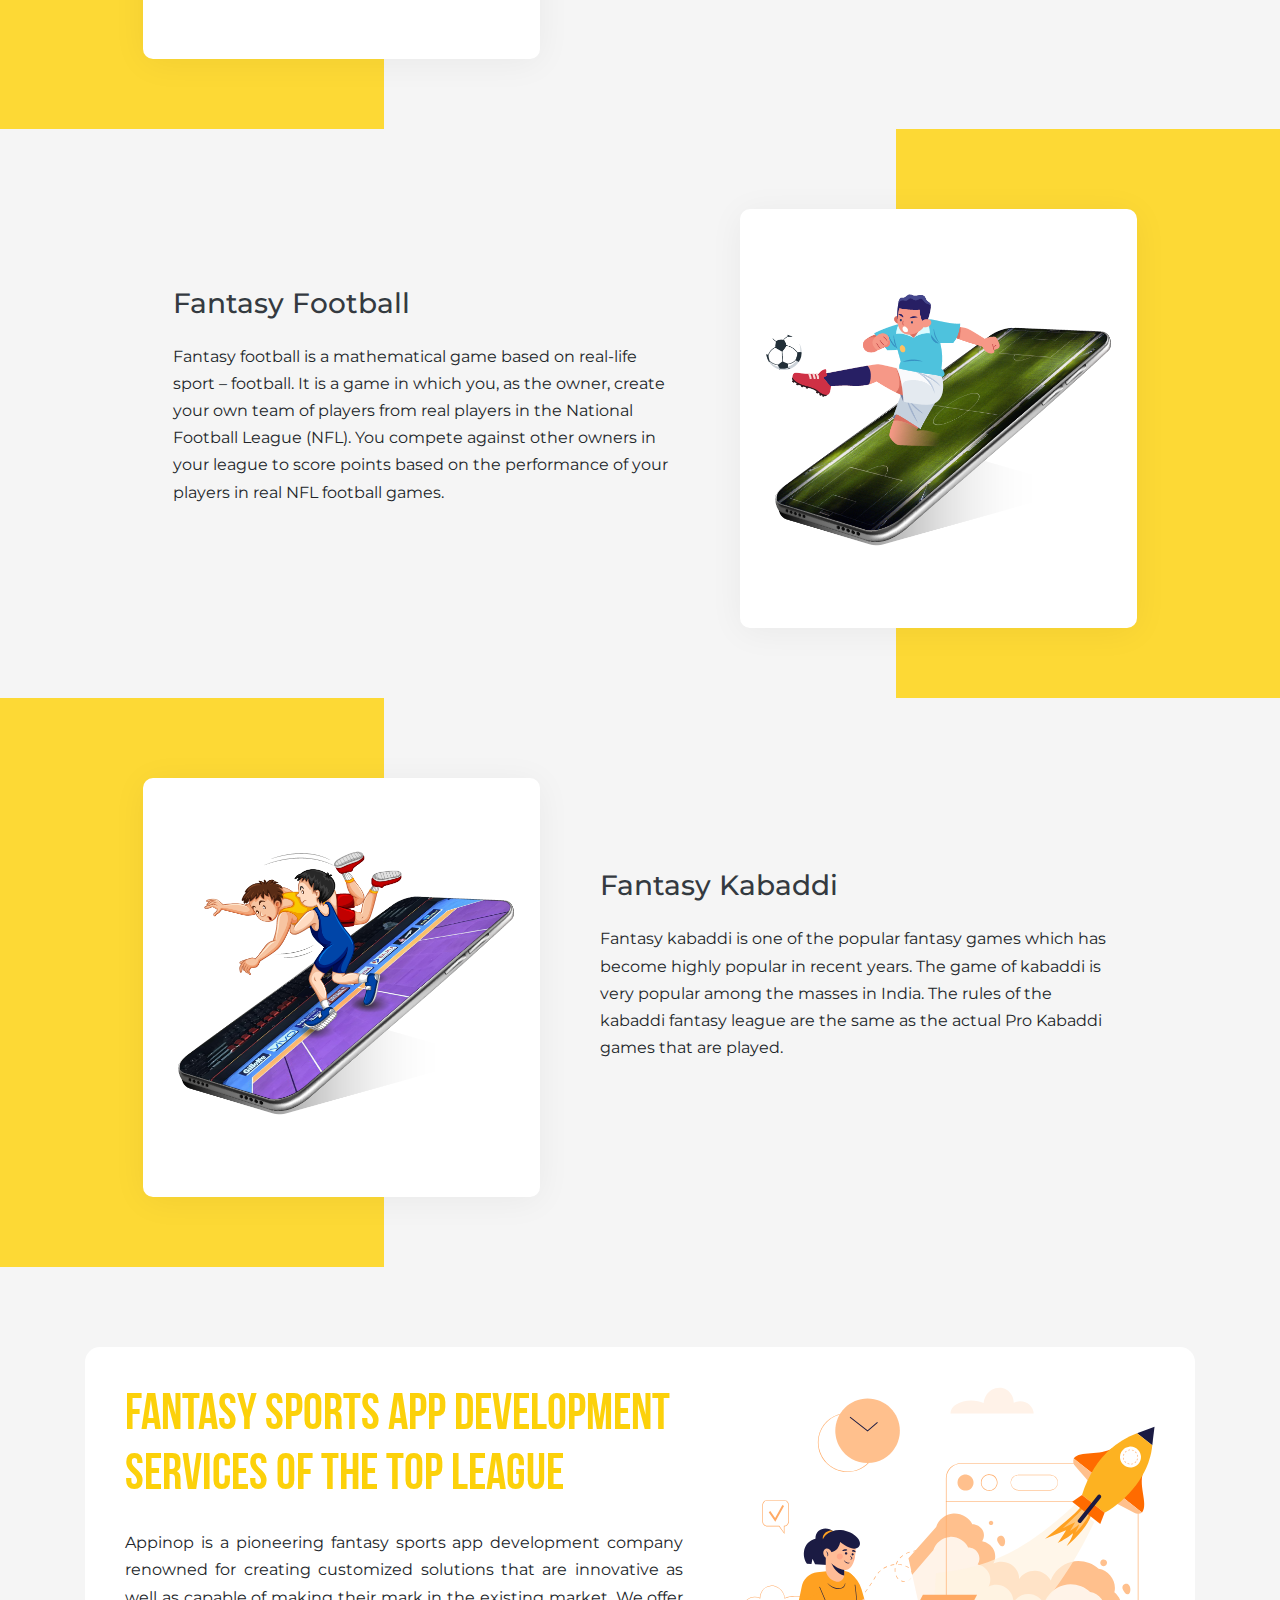
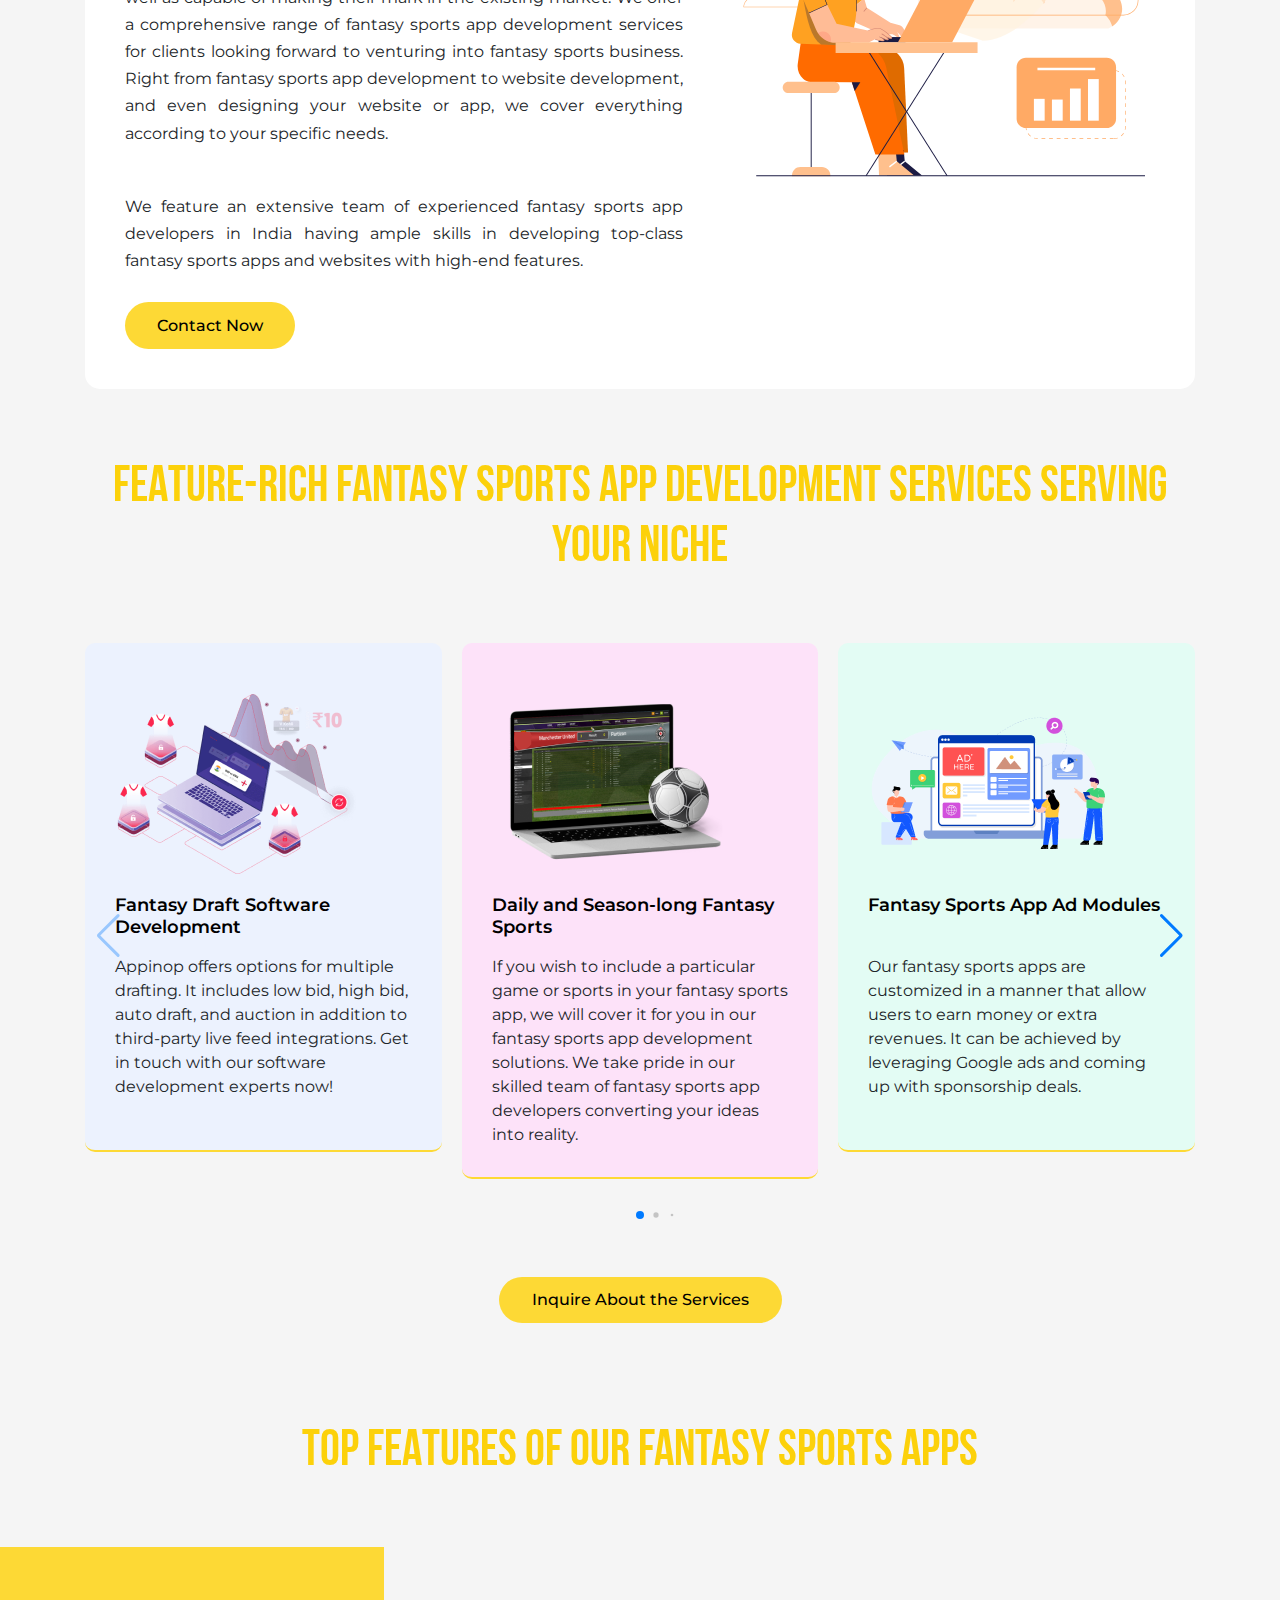
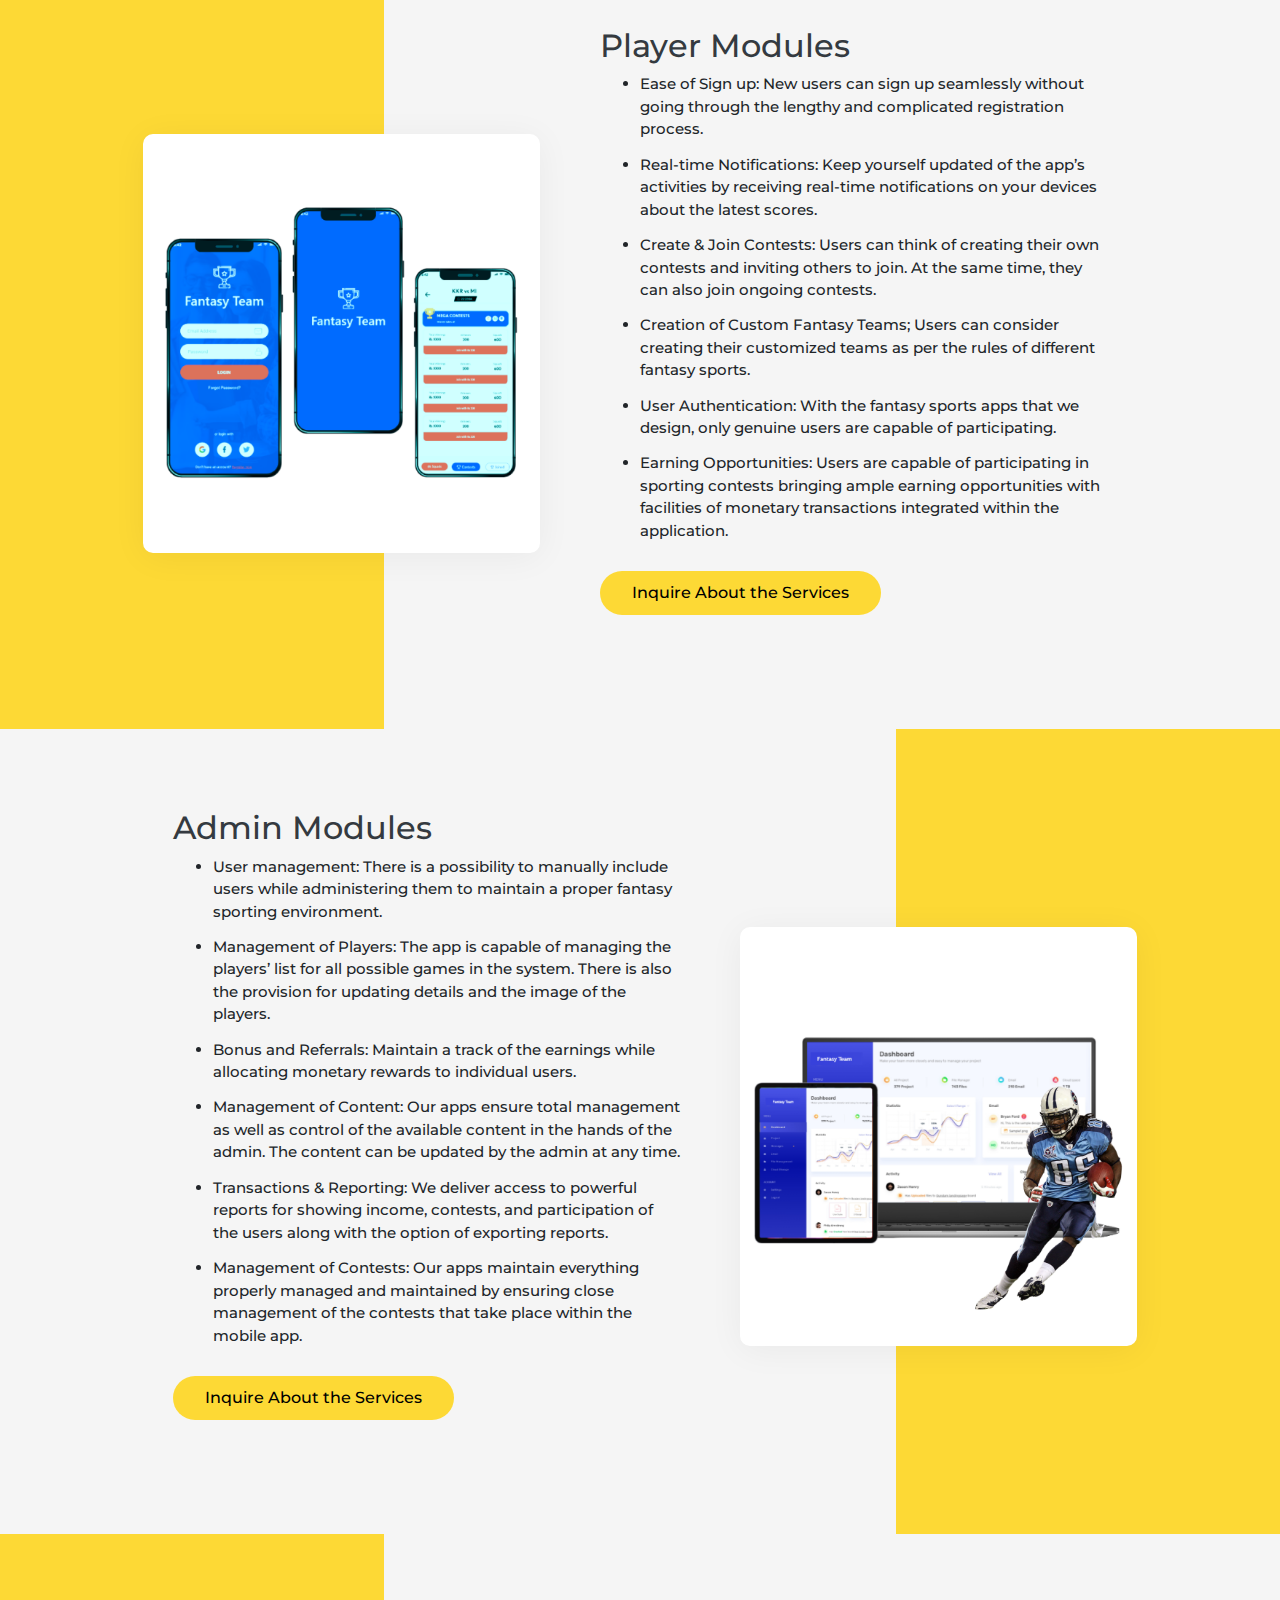
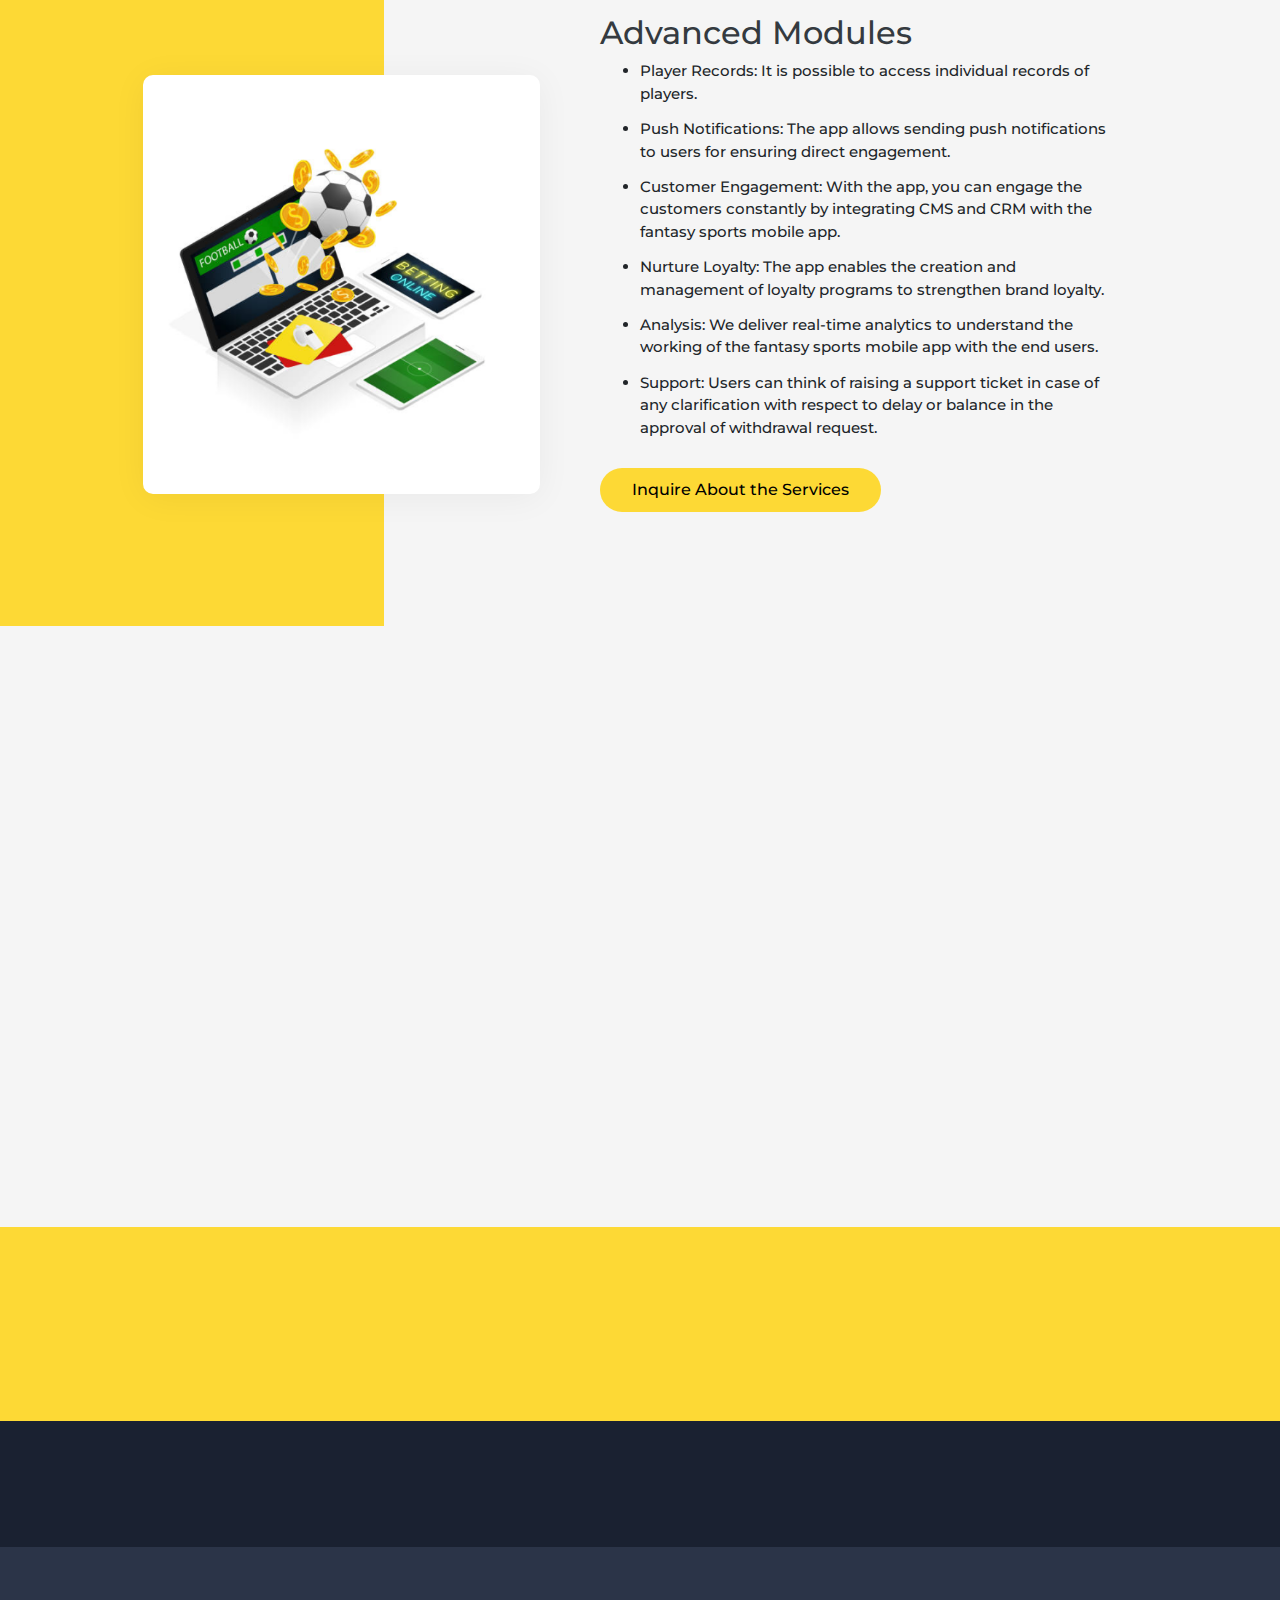
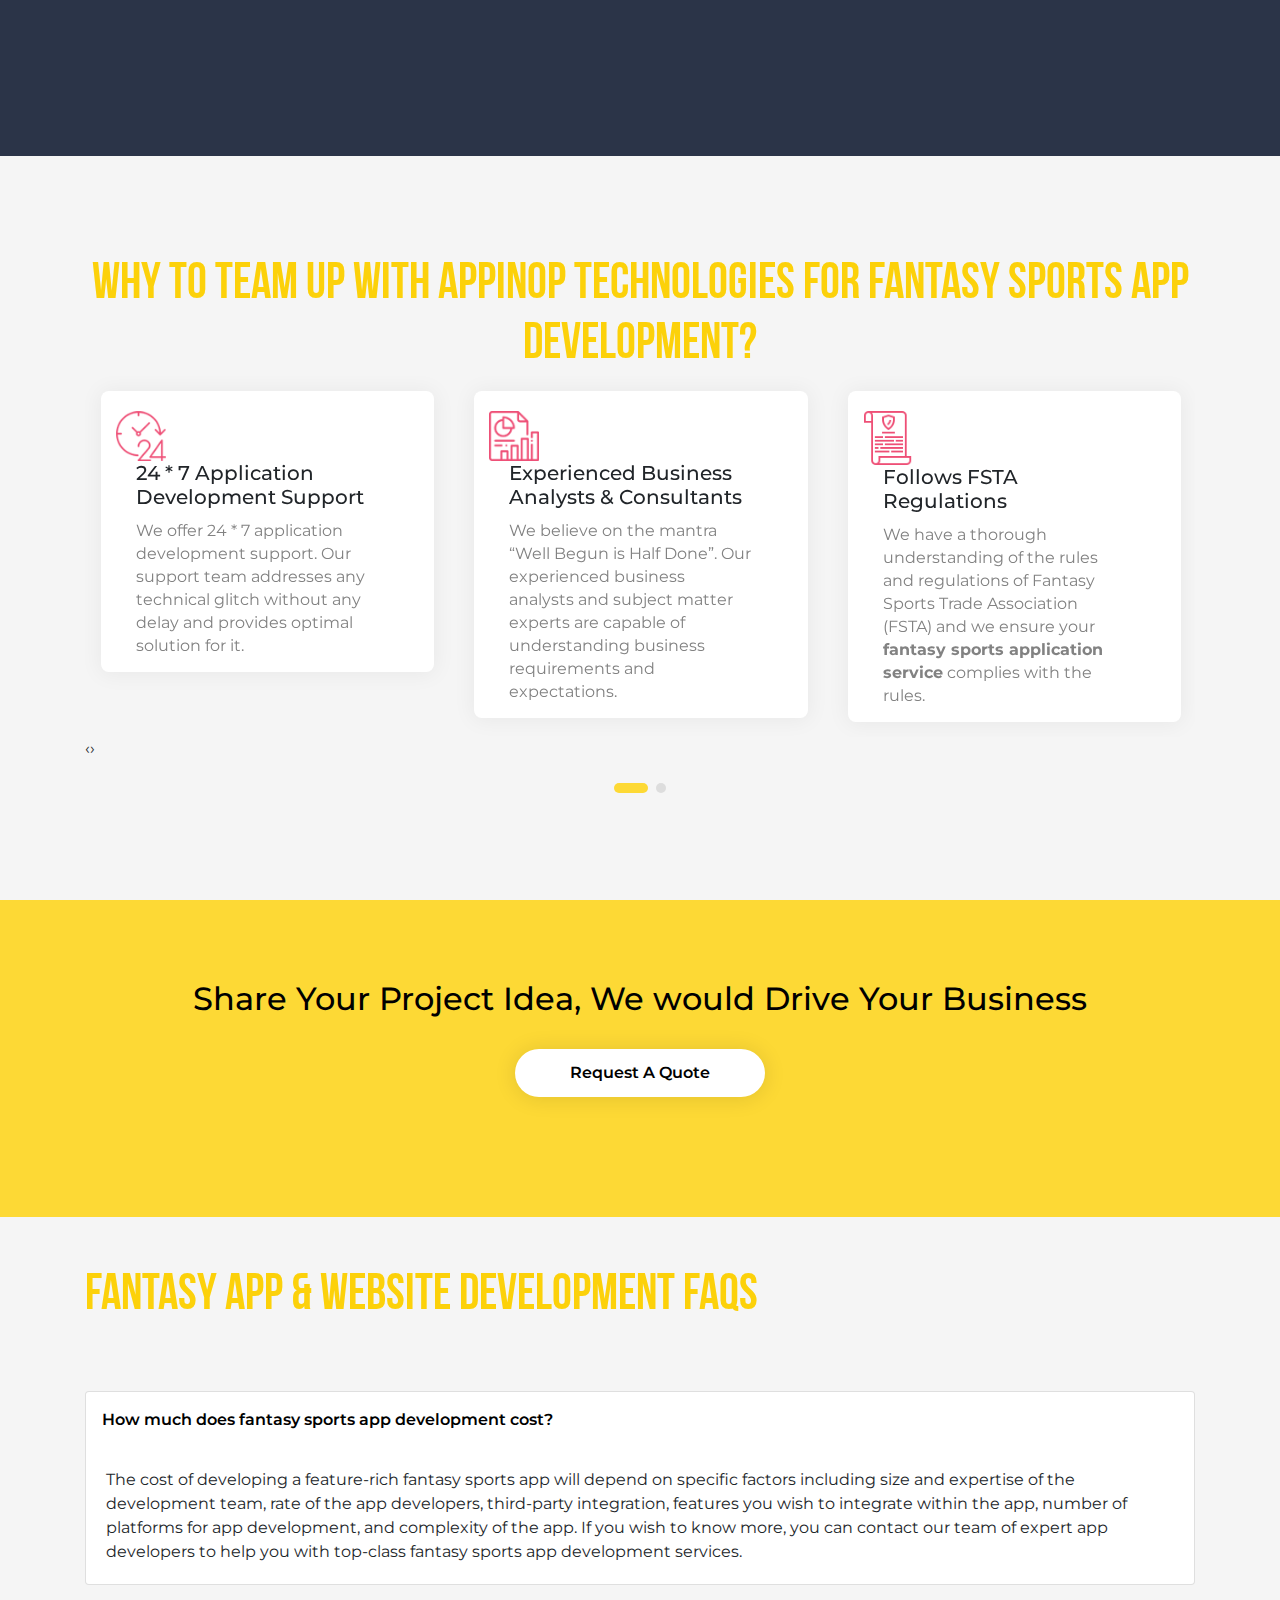
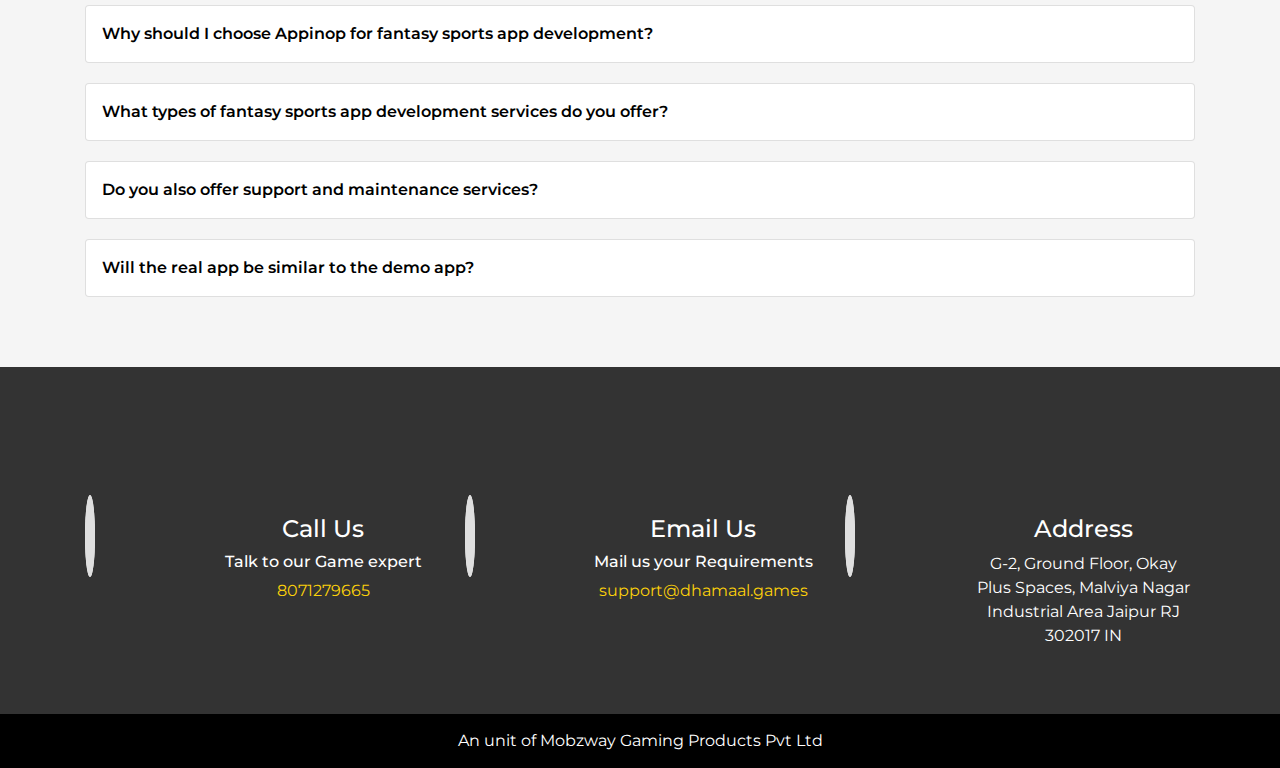
==== commit 4d1bd87b: "Add files via upload" ====
--- a/fantasy-sports.html
+++ b/fantasy-sports.html
@@ -1256,7 +1256,7 @@
         </section>
 
 
-        <section class="stats-section">
+        <!-- <section class="stats-section">
             <div class="container">
                 <div class="row">
                     <div class="col-md-12 text-center">
@@ -1288,7 +1288,7 @@
                     </div>
                 </div>
             </div>
-        </section>
+        </section> -->
 
         <section class="share-your-pro">
             <div class="container">
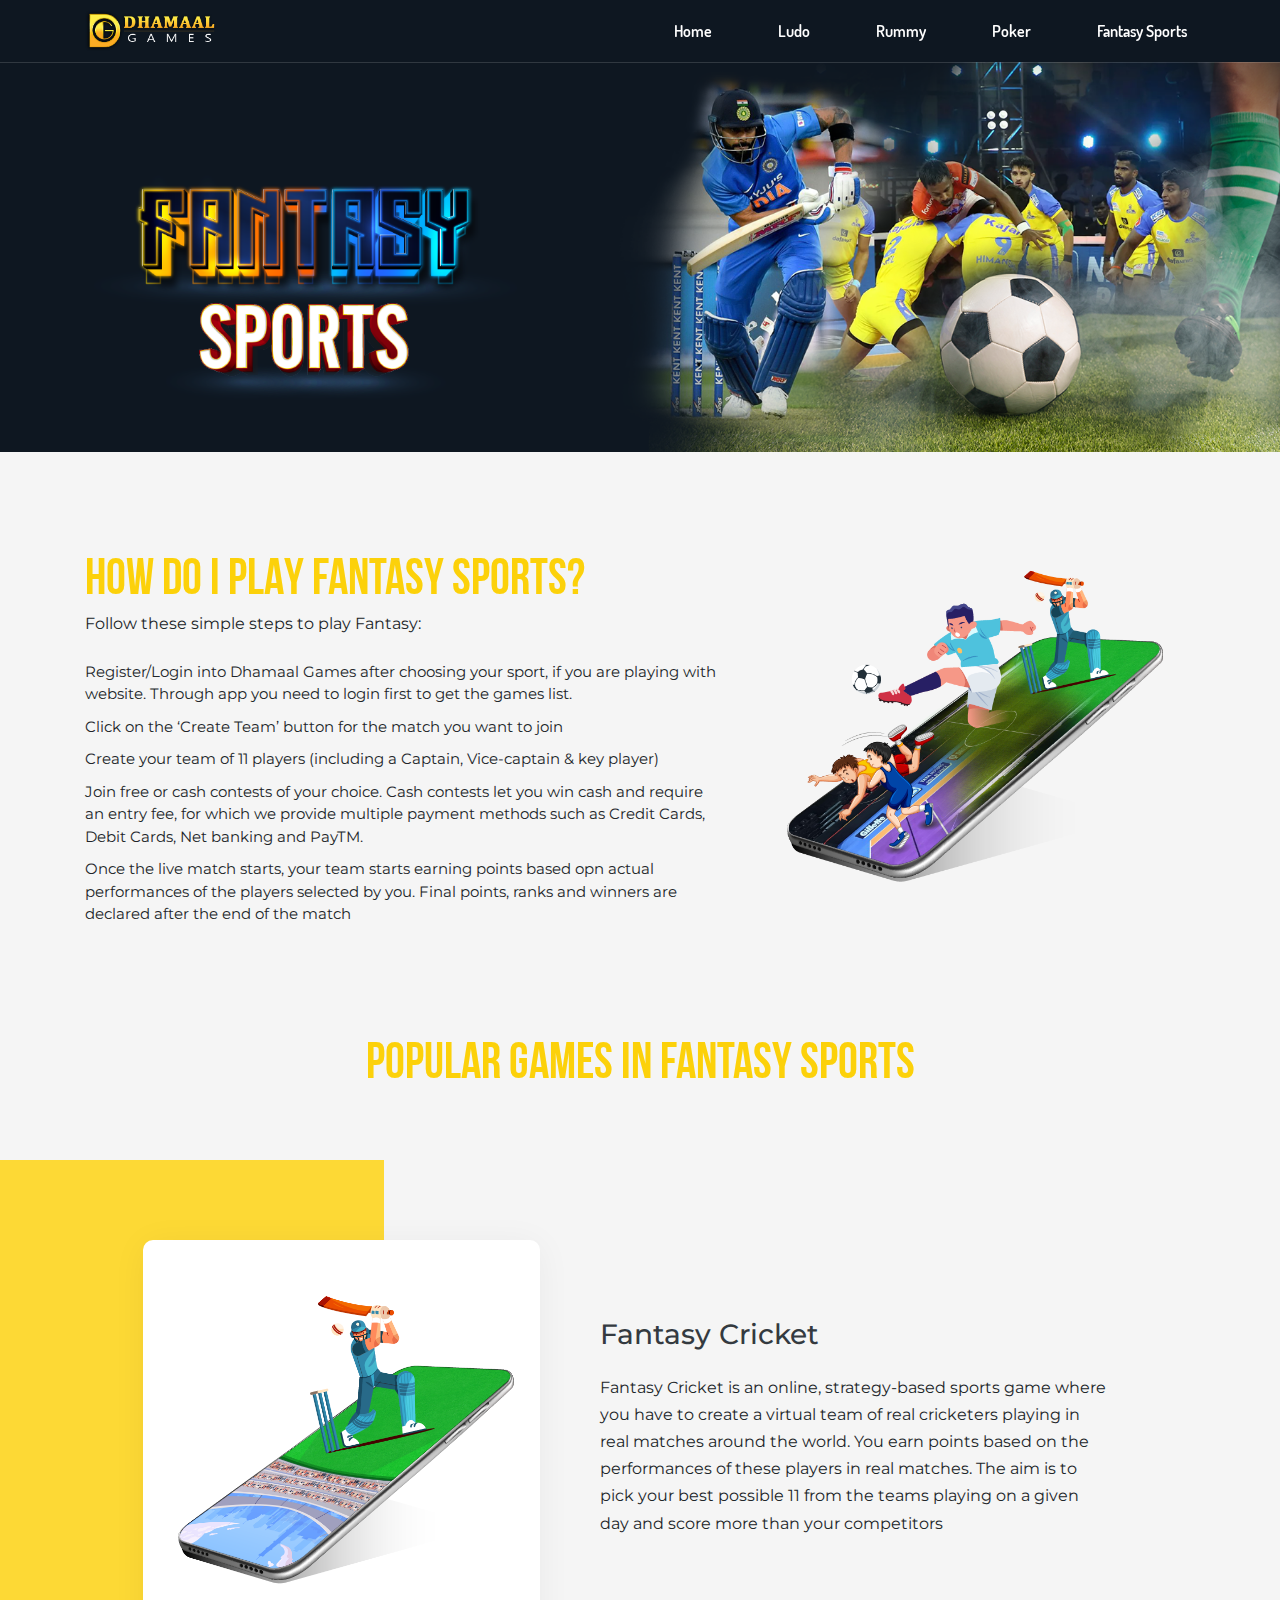
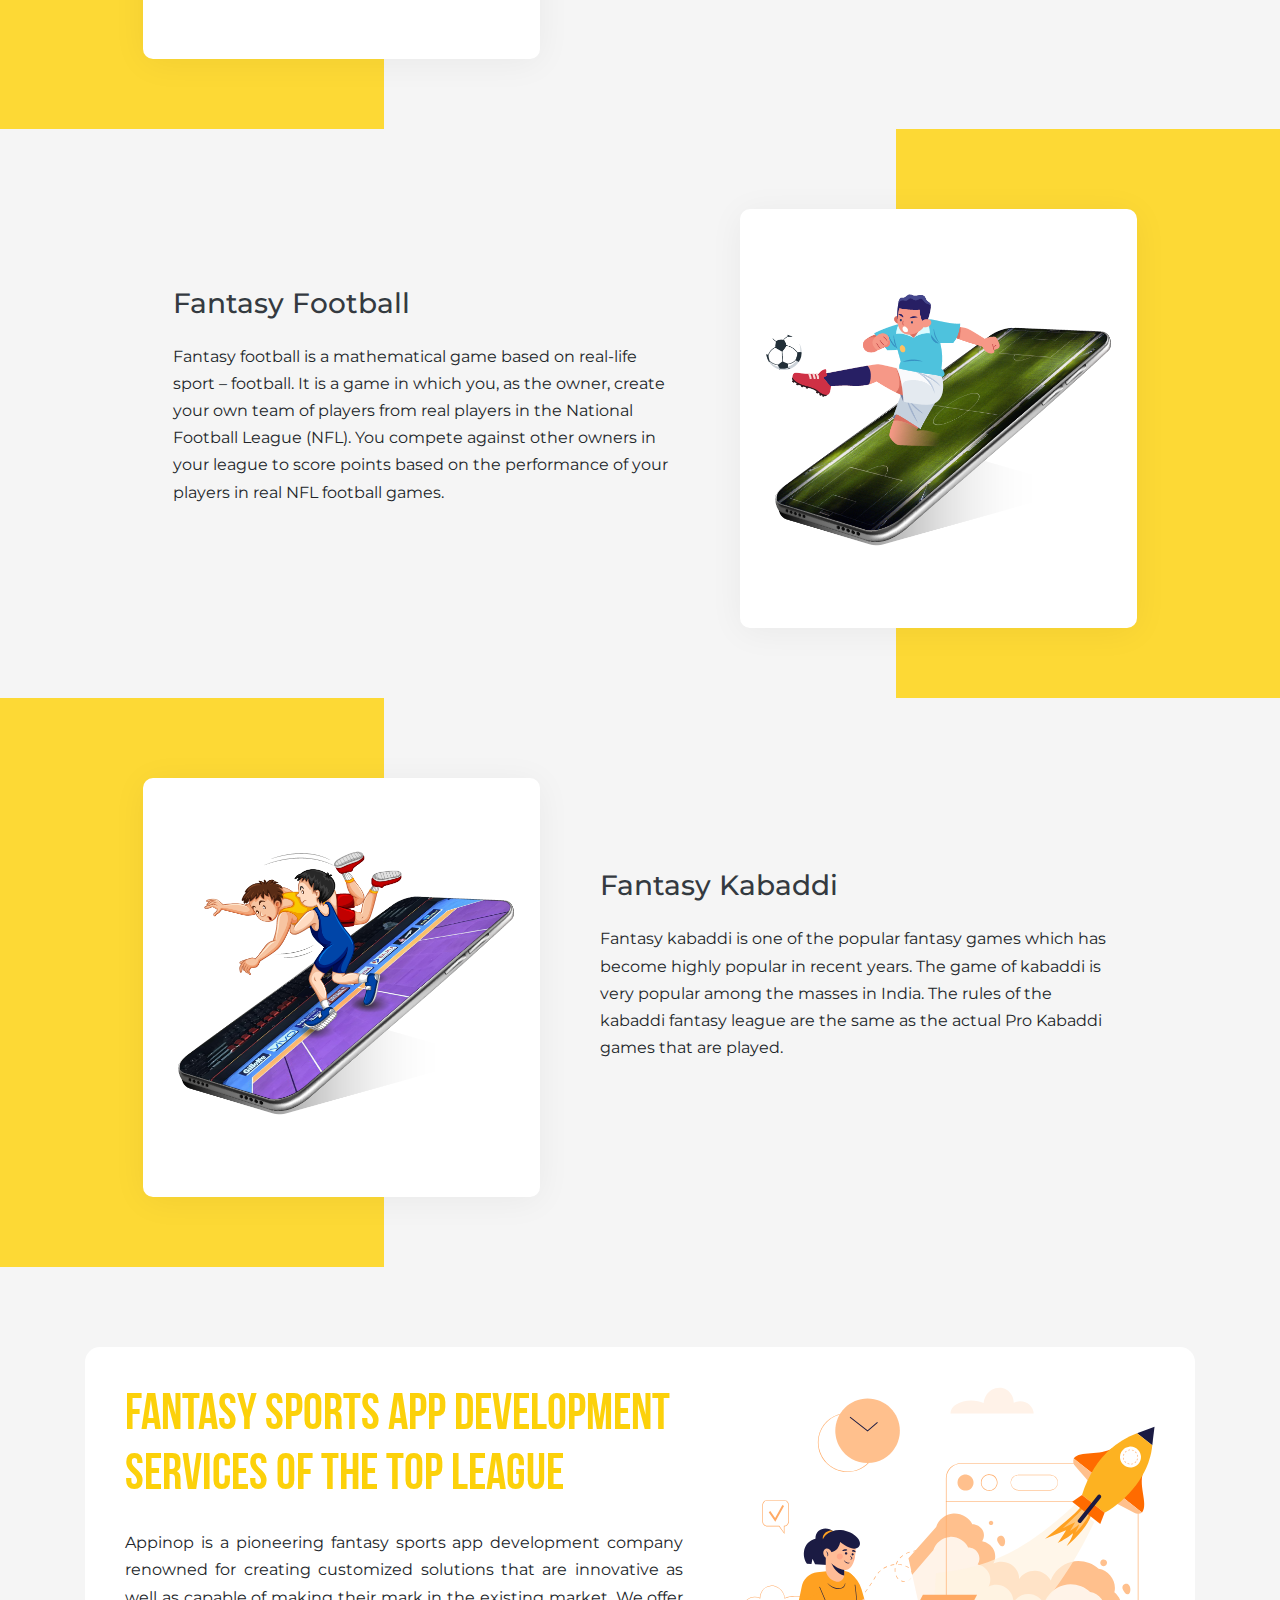
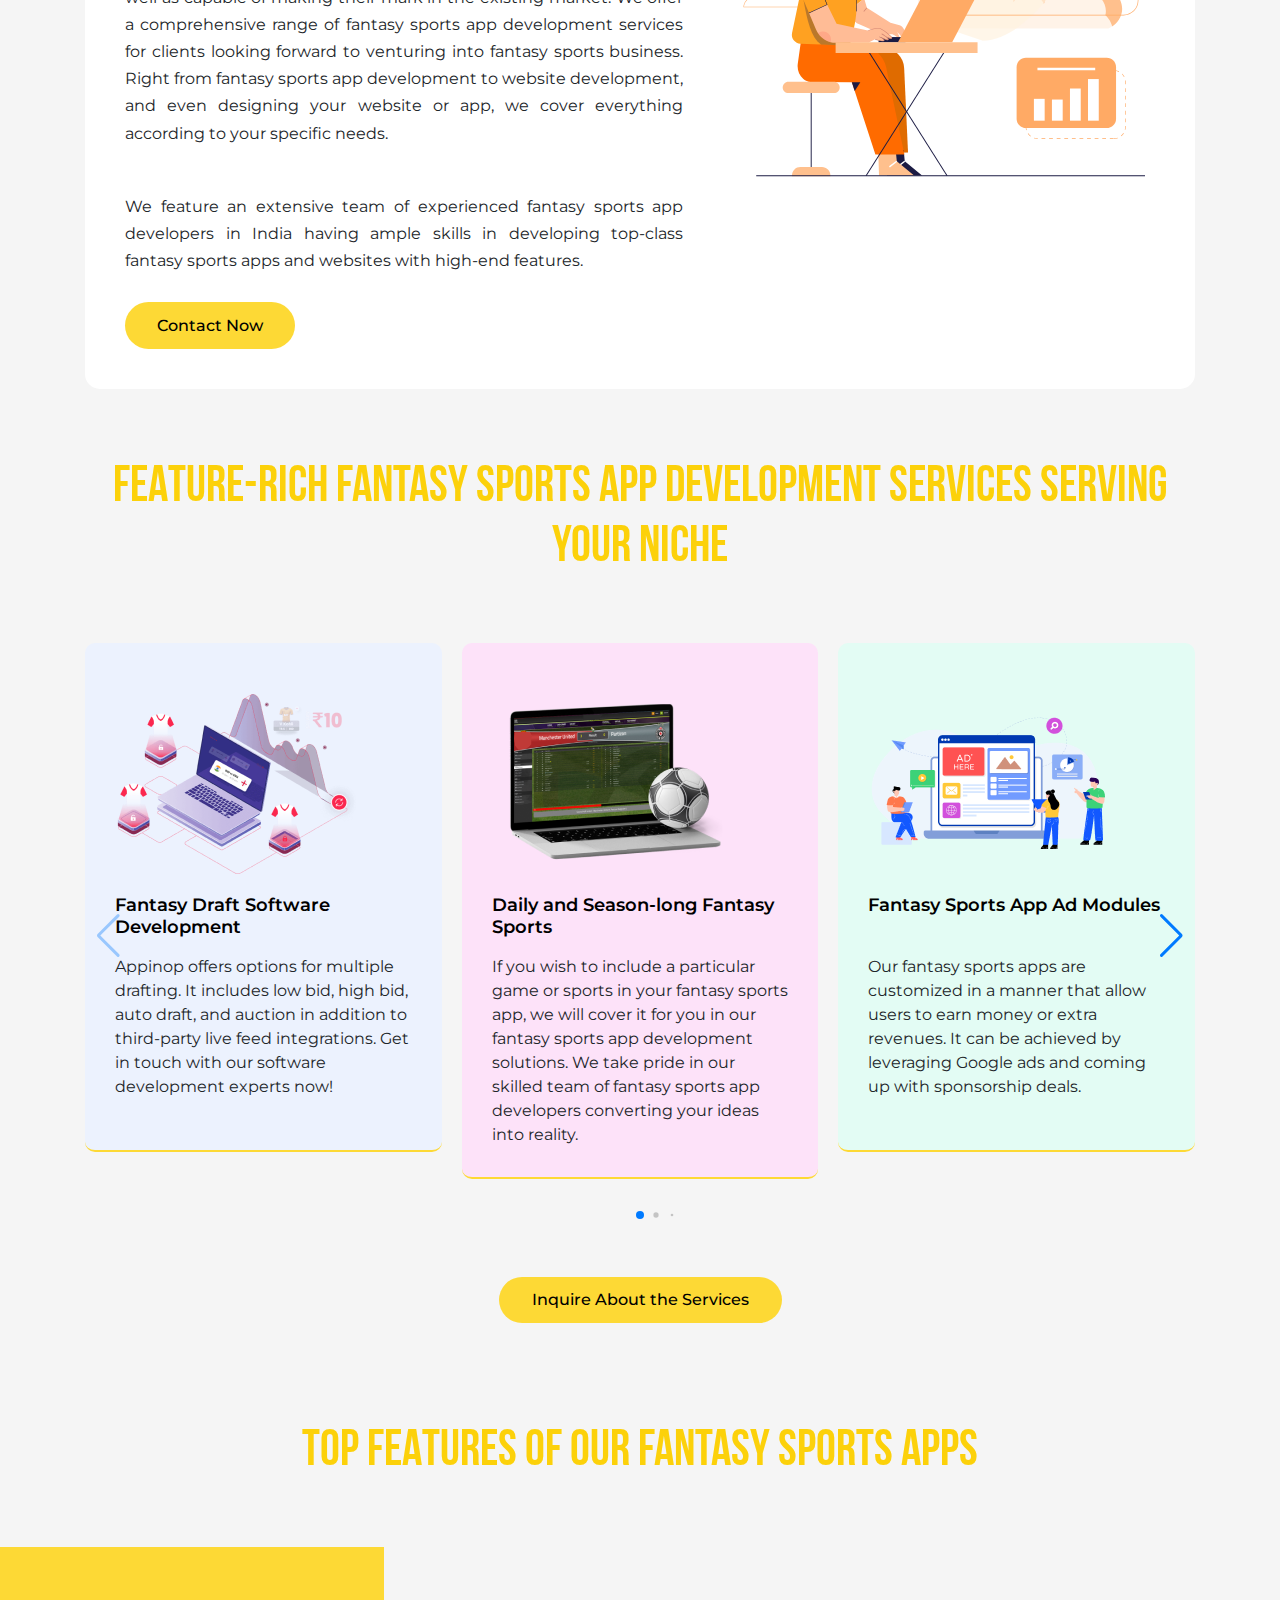
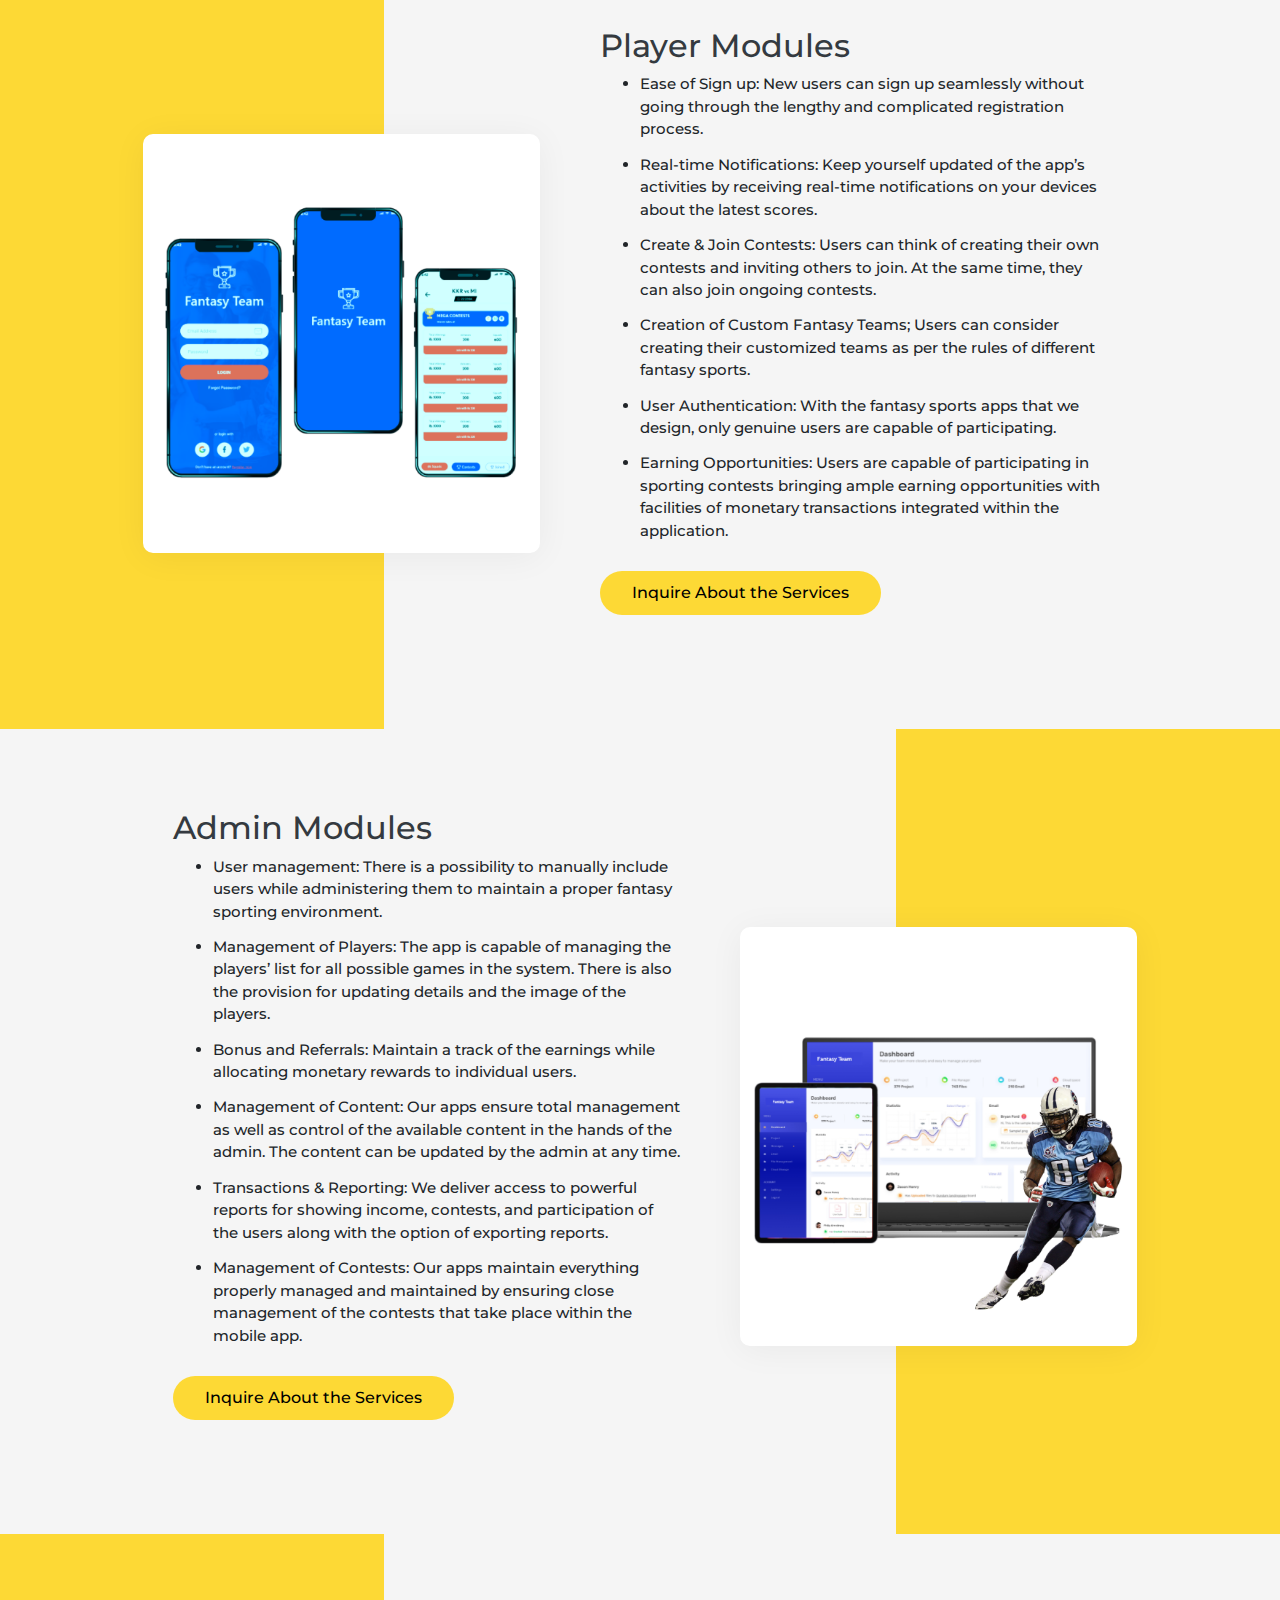
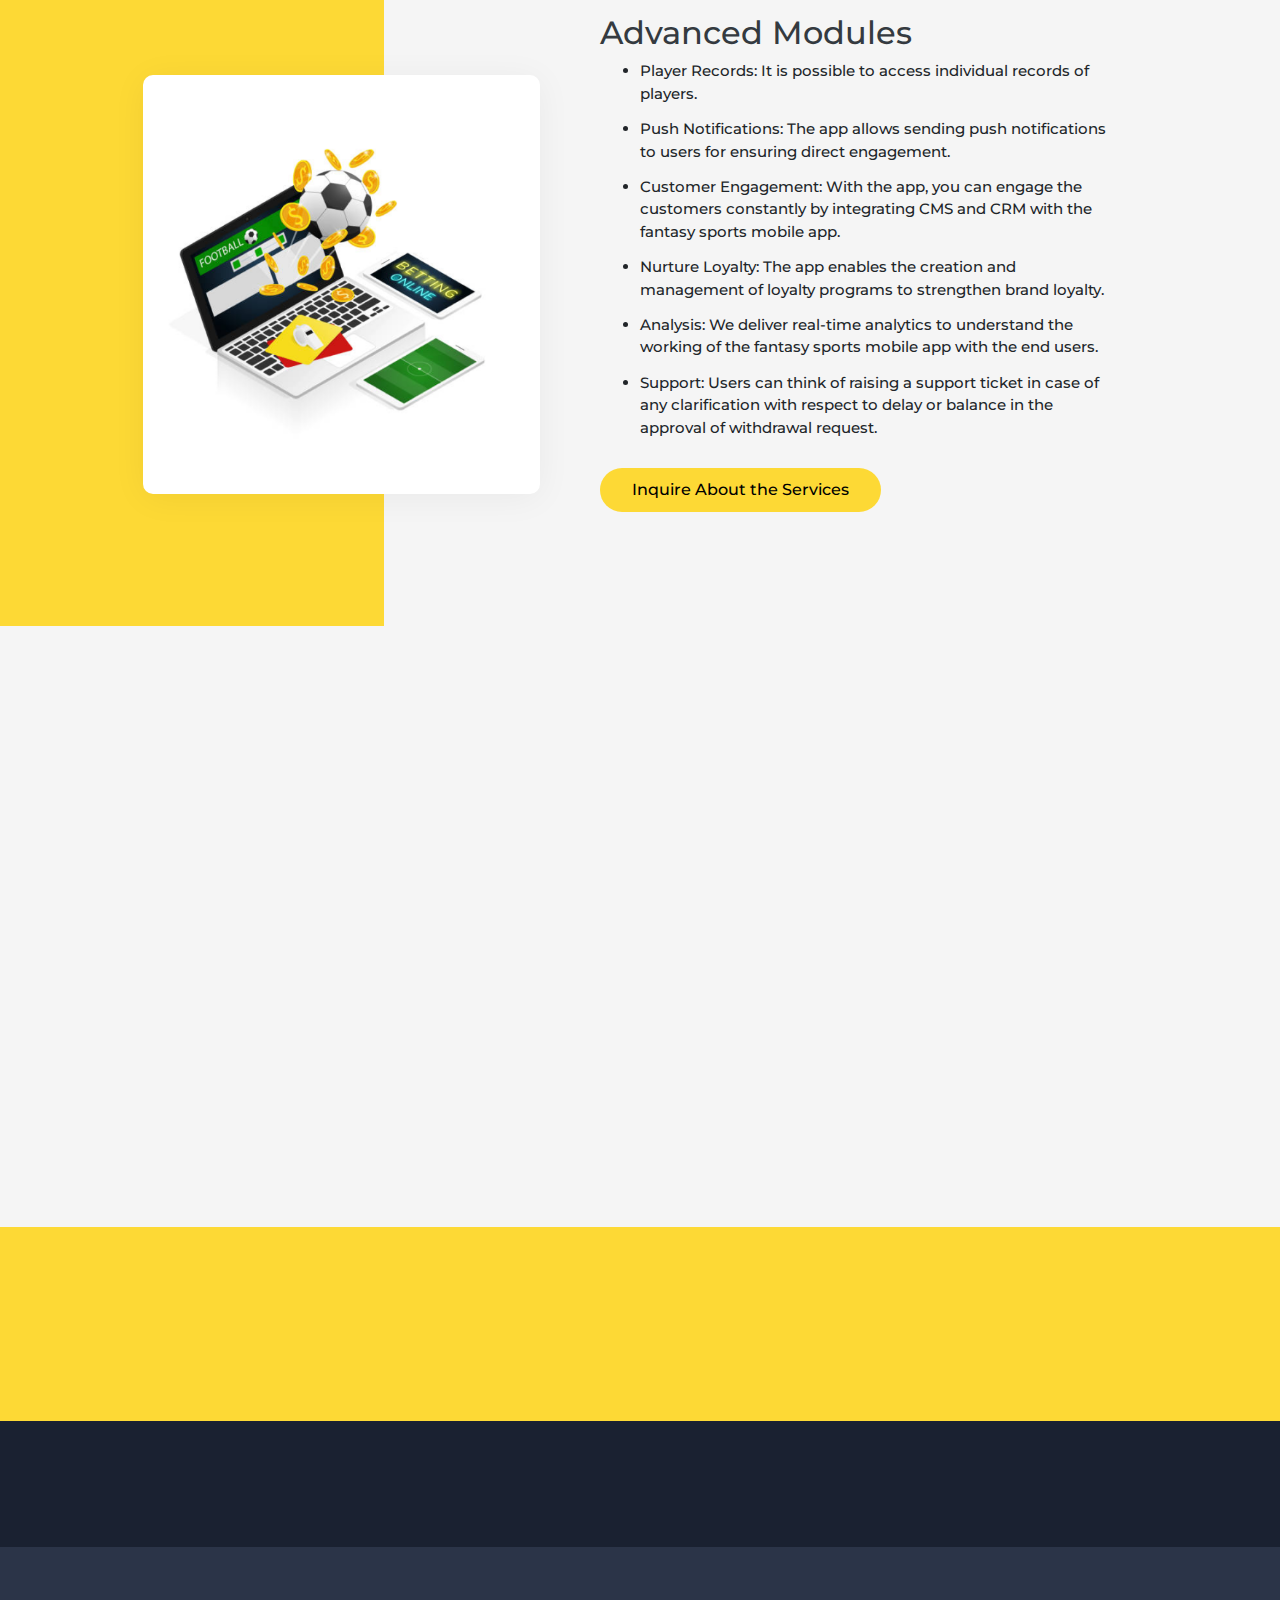
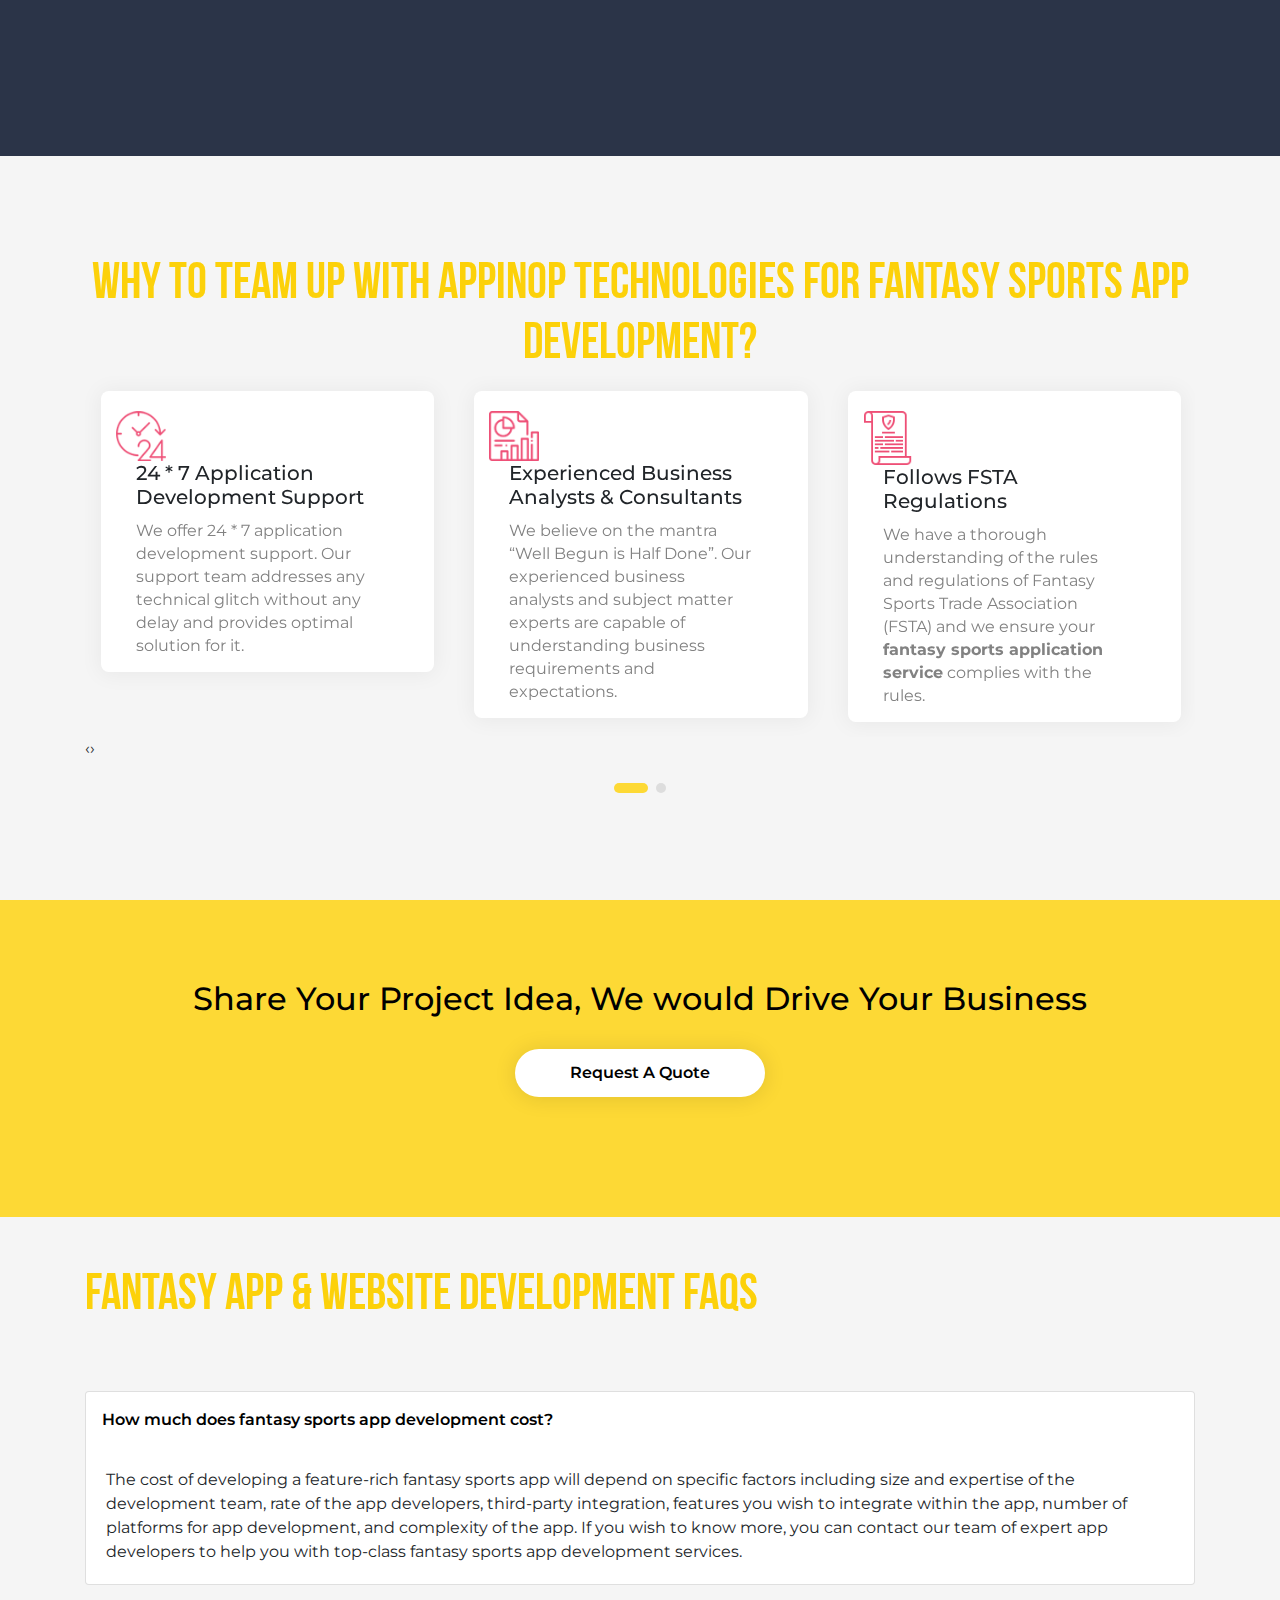
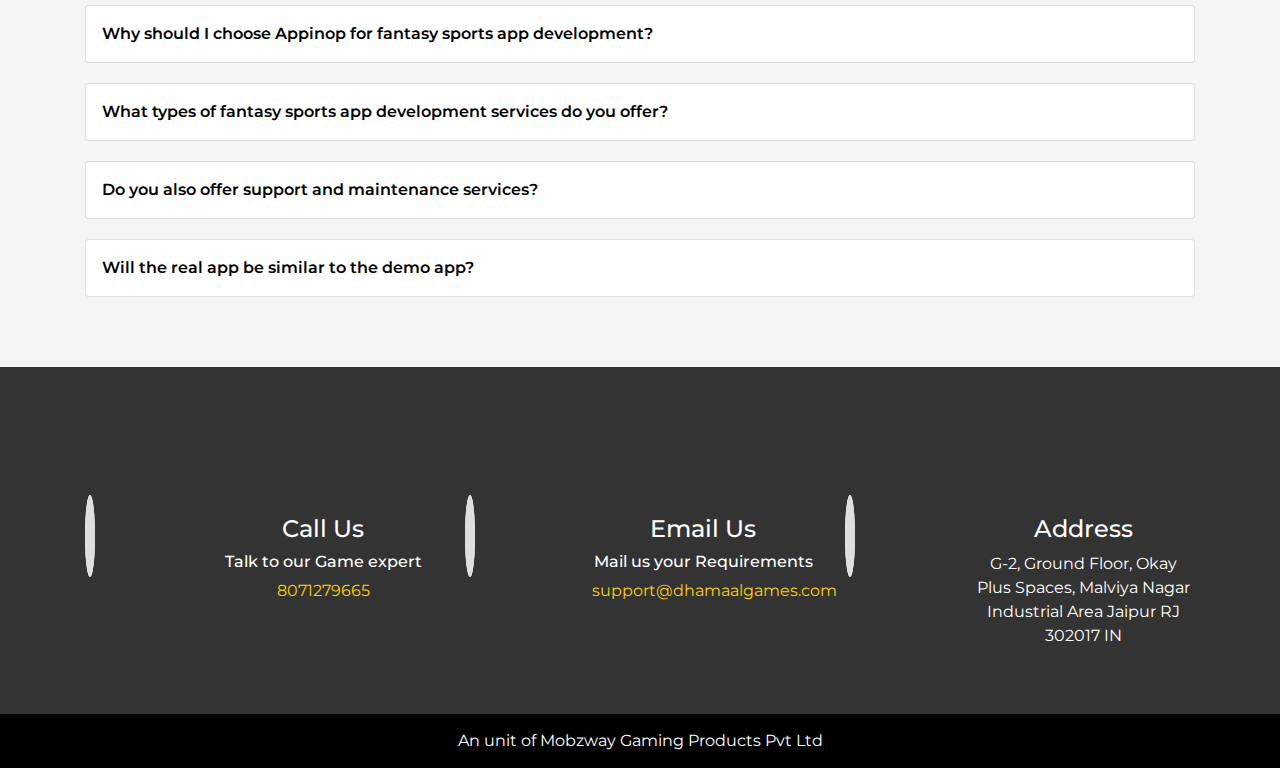
==== commit 0fb9861c: "Add files via upload" ====
--- a/fantasy-sports.html
+++ b/fantasy-sports.html
@@ -1449,7 +1449,7 @@
                             <div class="col-md-8 col-8 col2">
                                 <h4>Email Us</h4>
                                 <h6>Mail us your Requirements</h6>
-                                <p>support@dhamaal.games</p>
+                                <p>support@dhamaalgames.com</p>
                             </div>
                         </div>
                     </div>
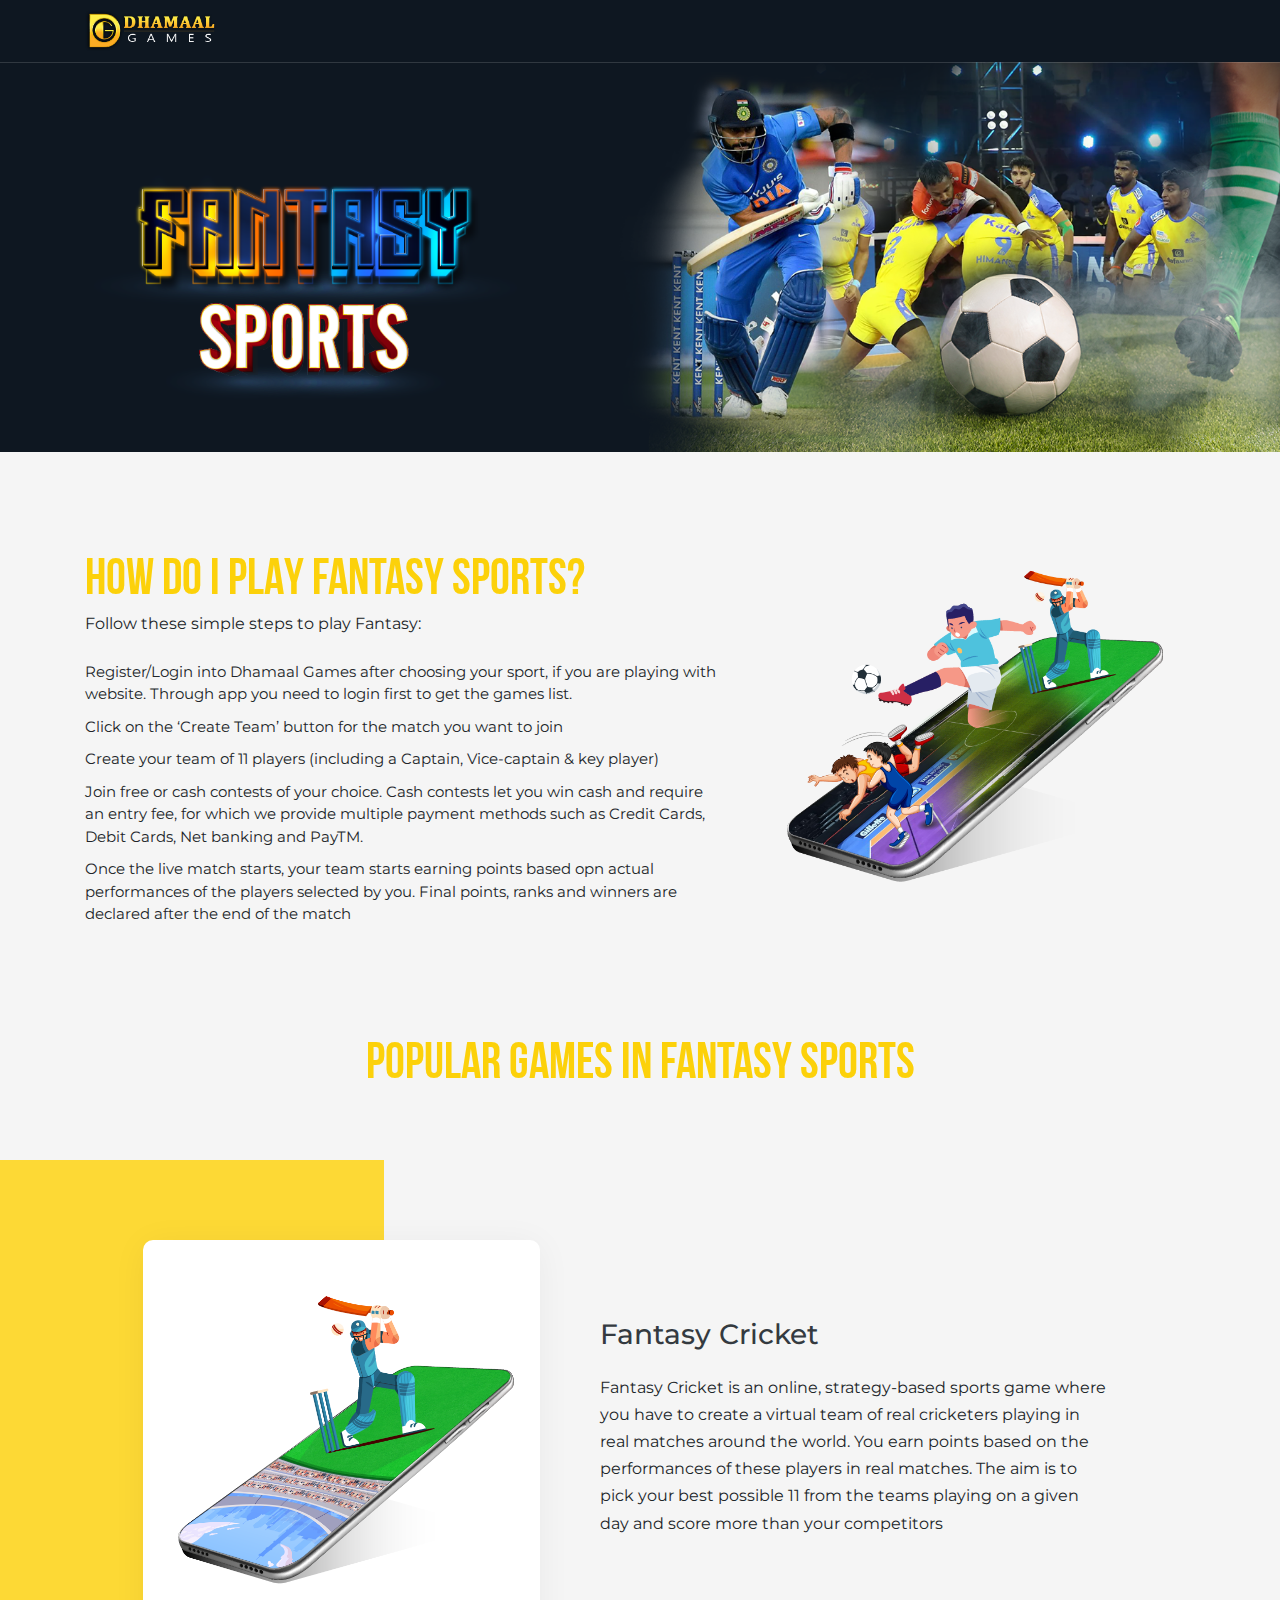
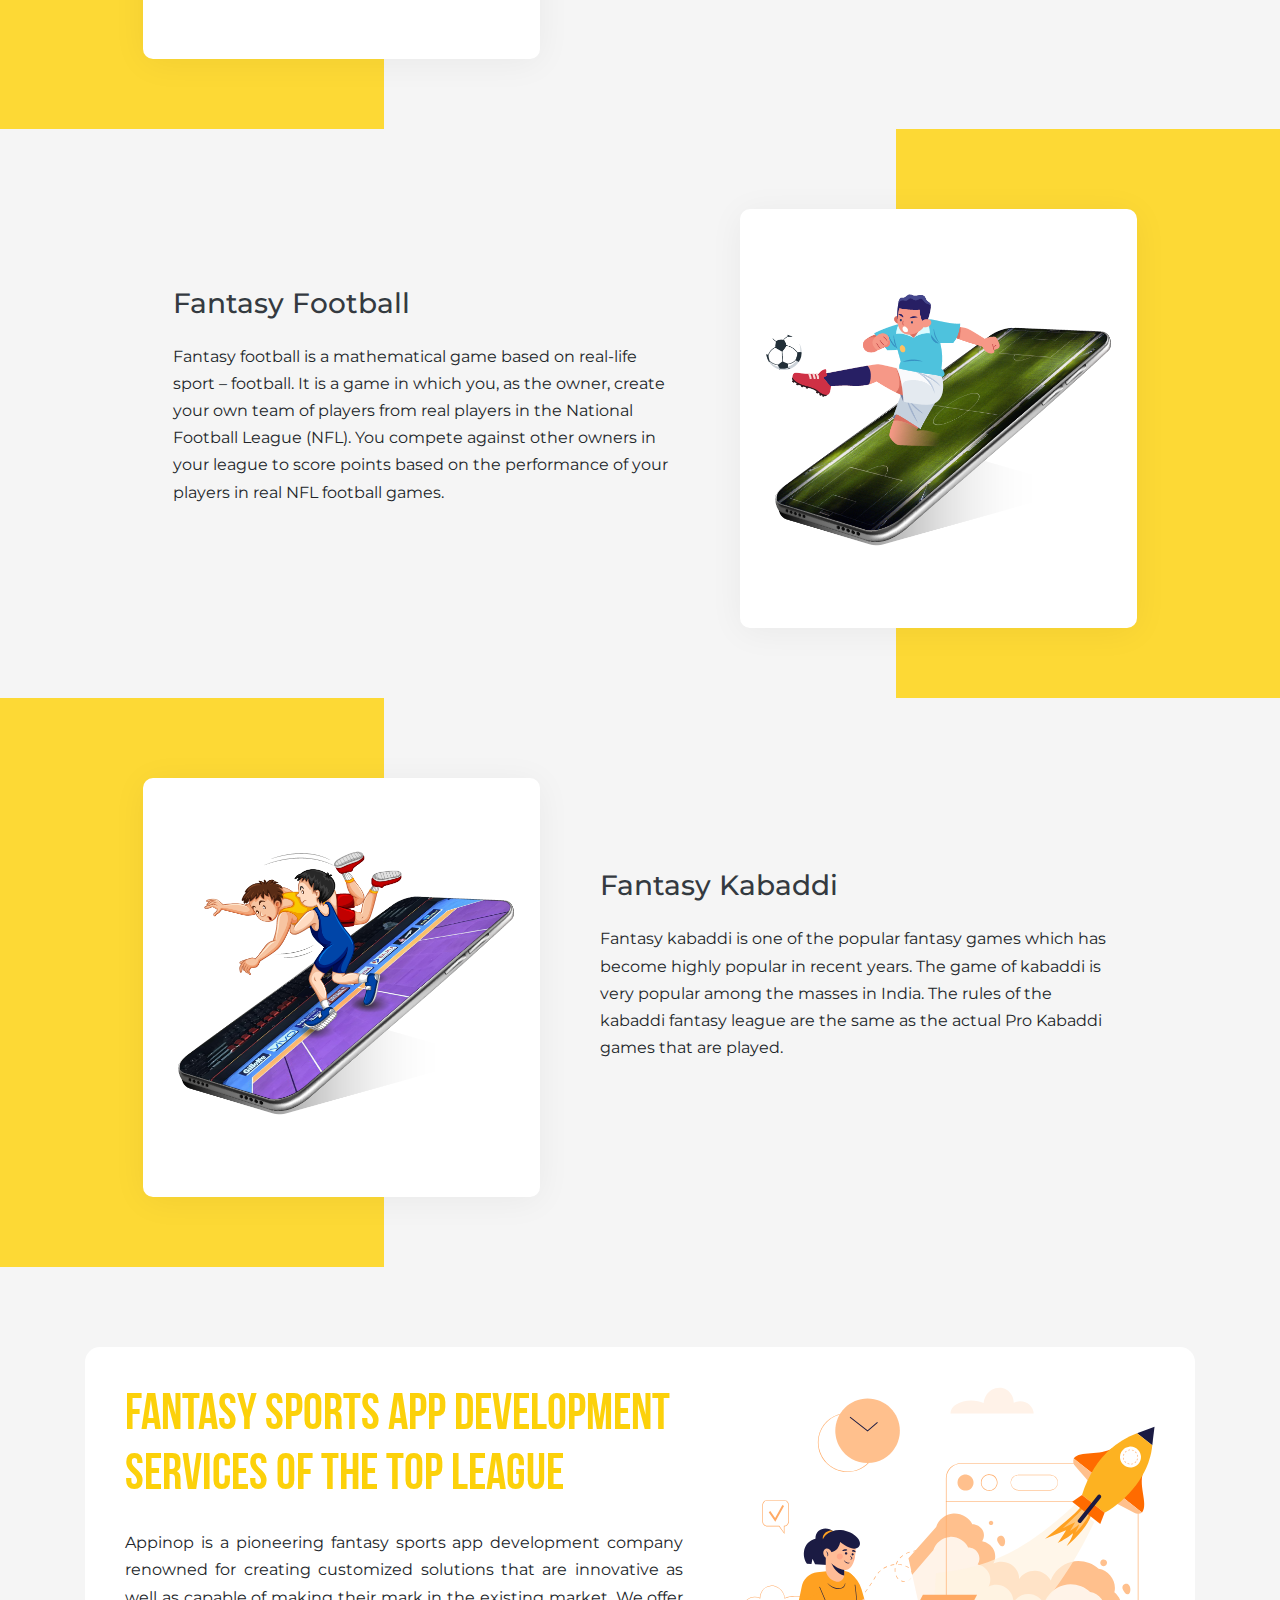
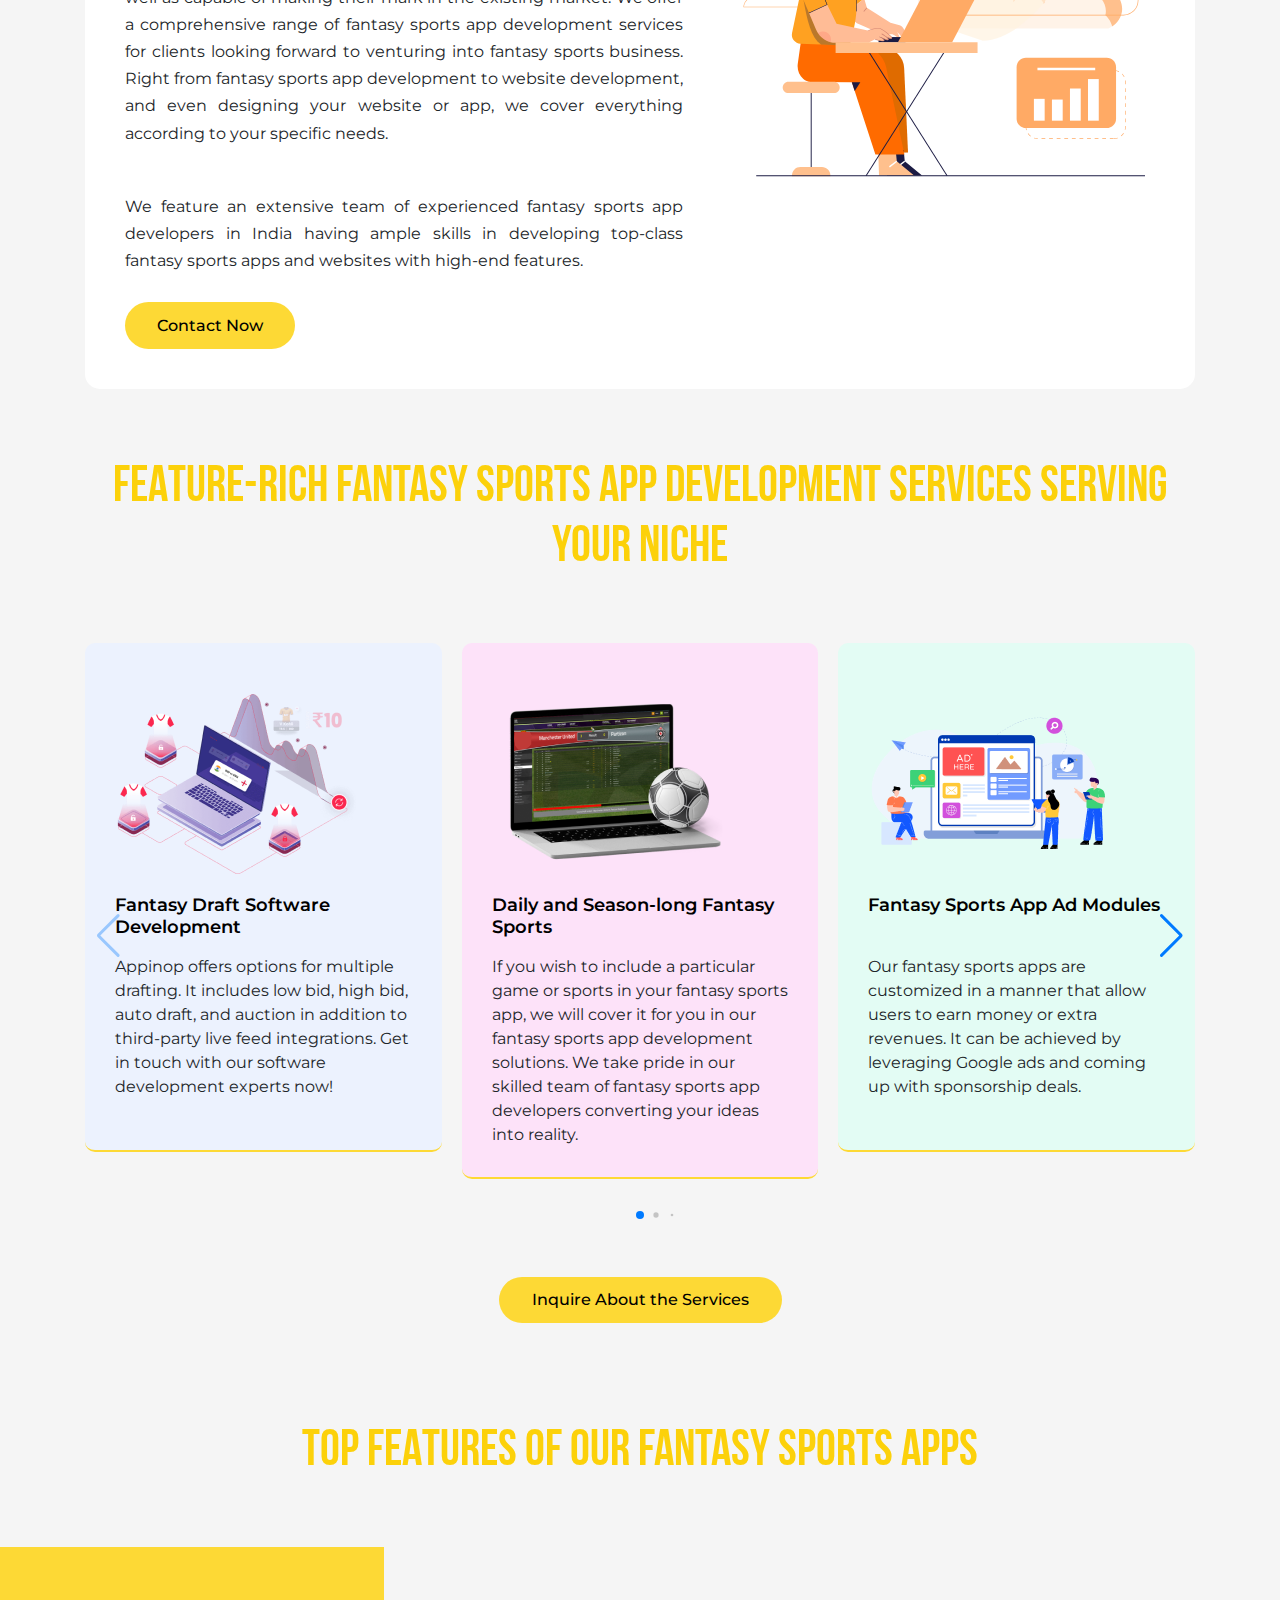
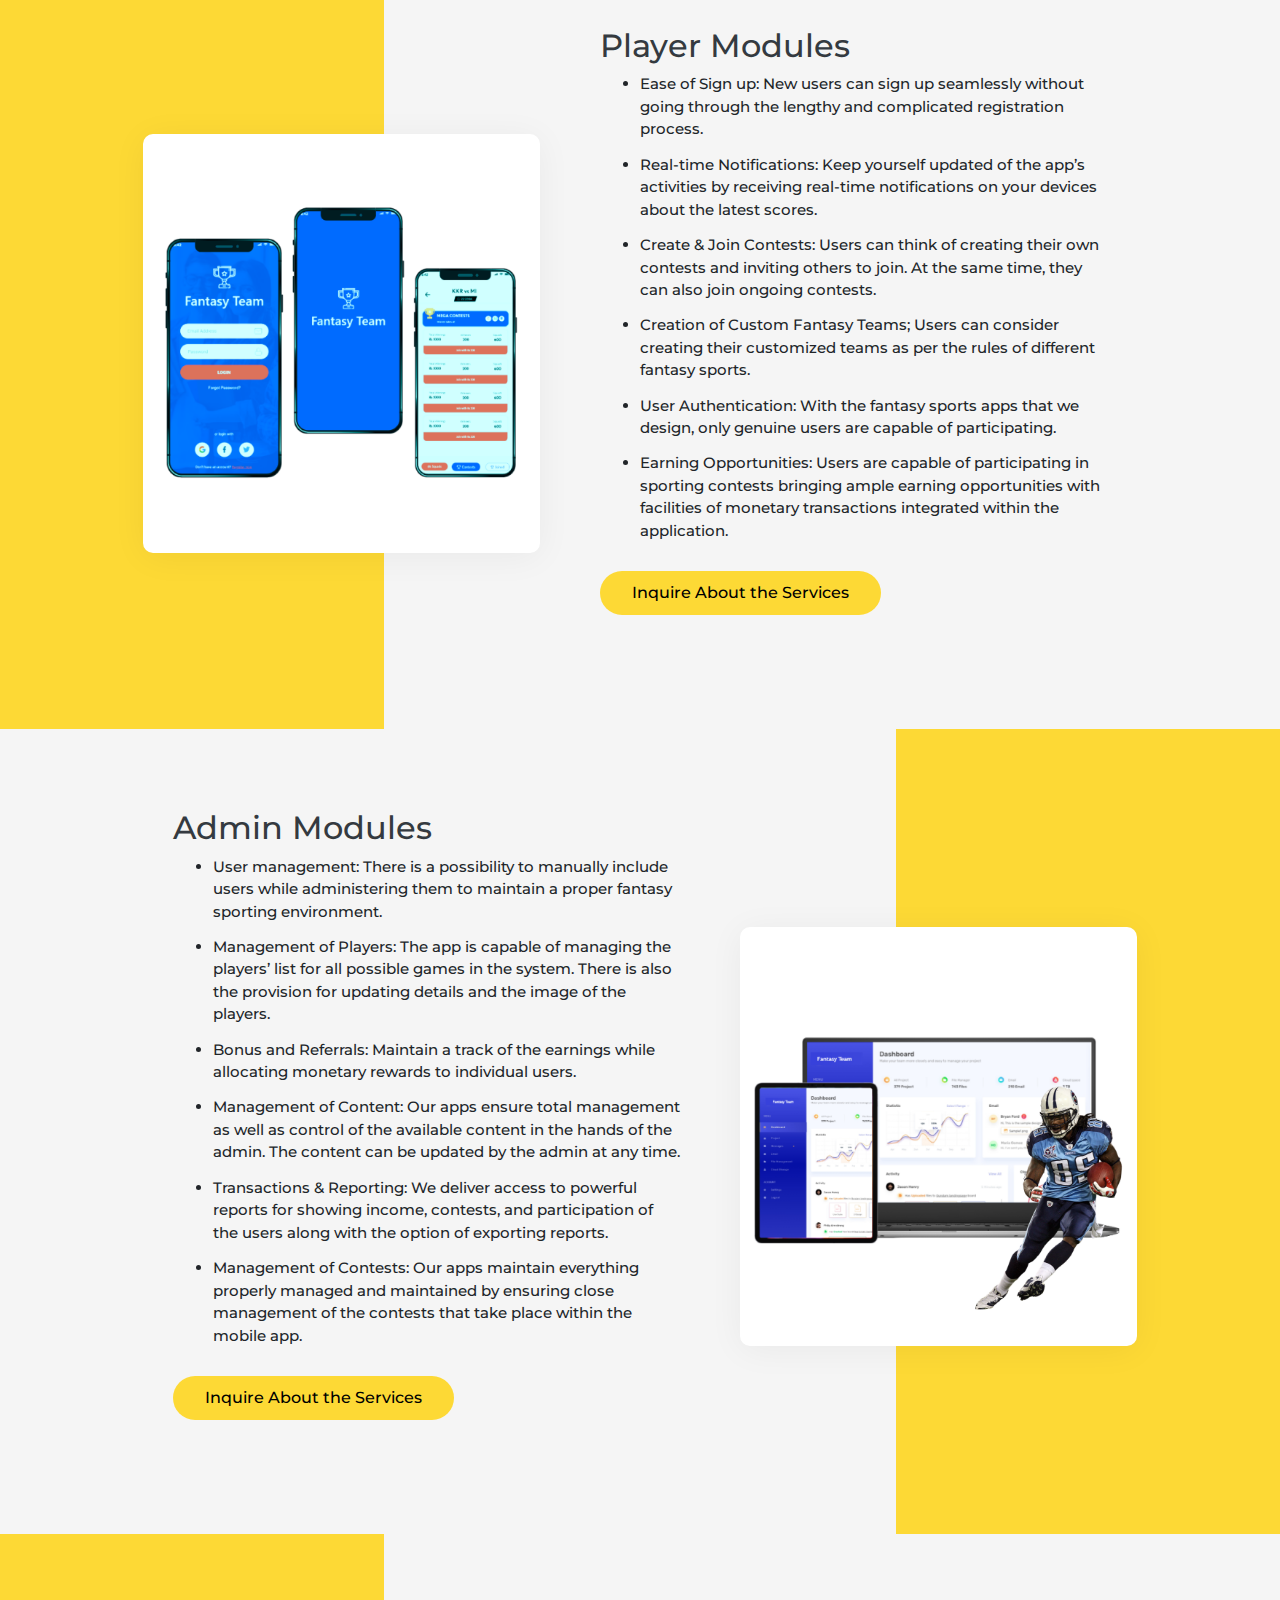
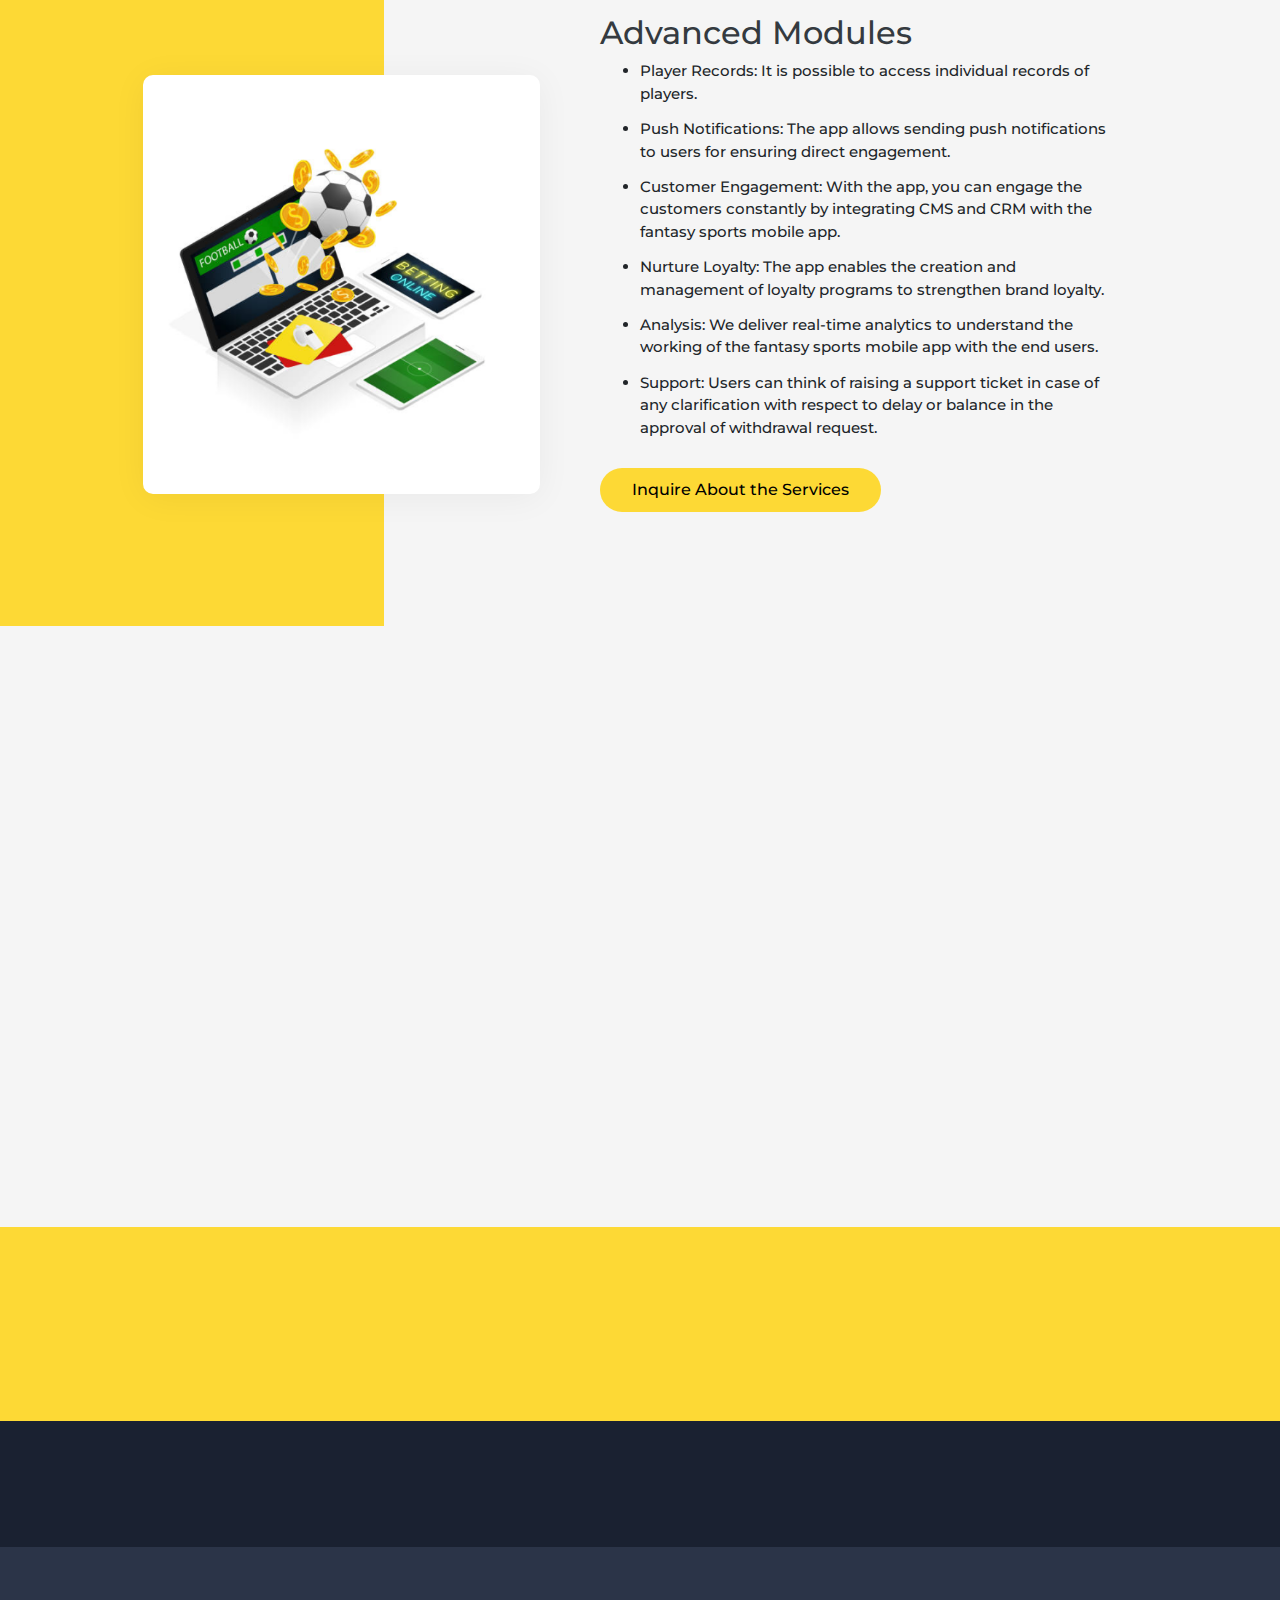
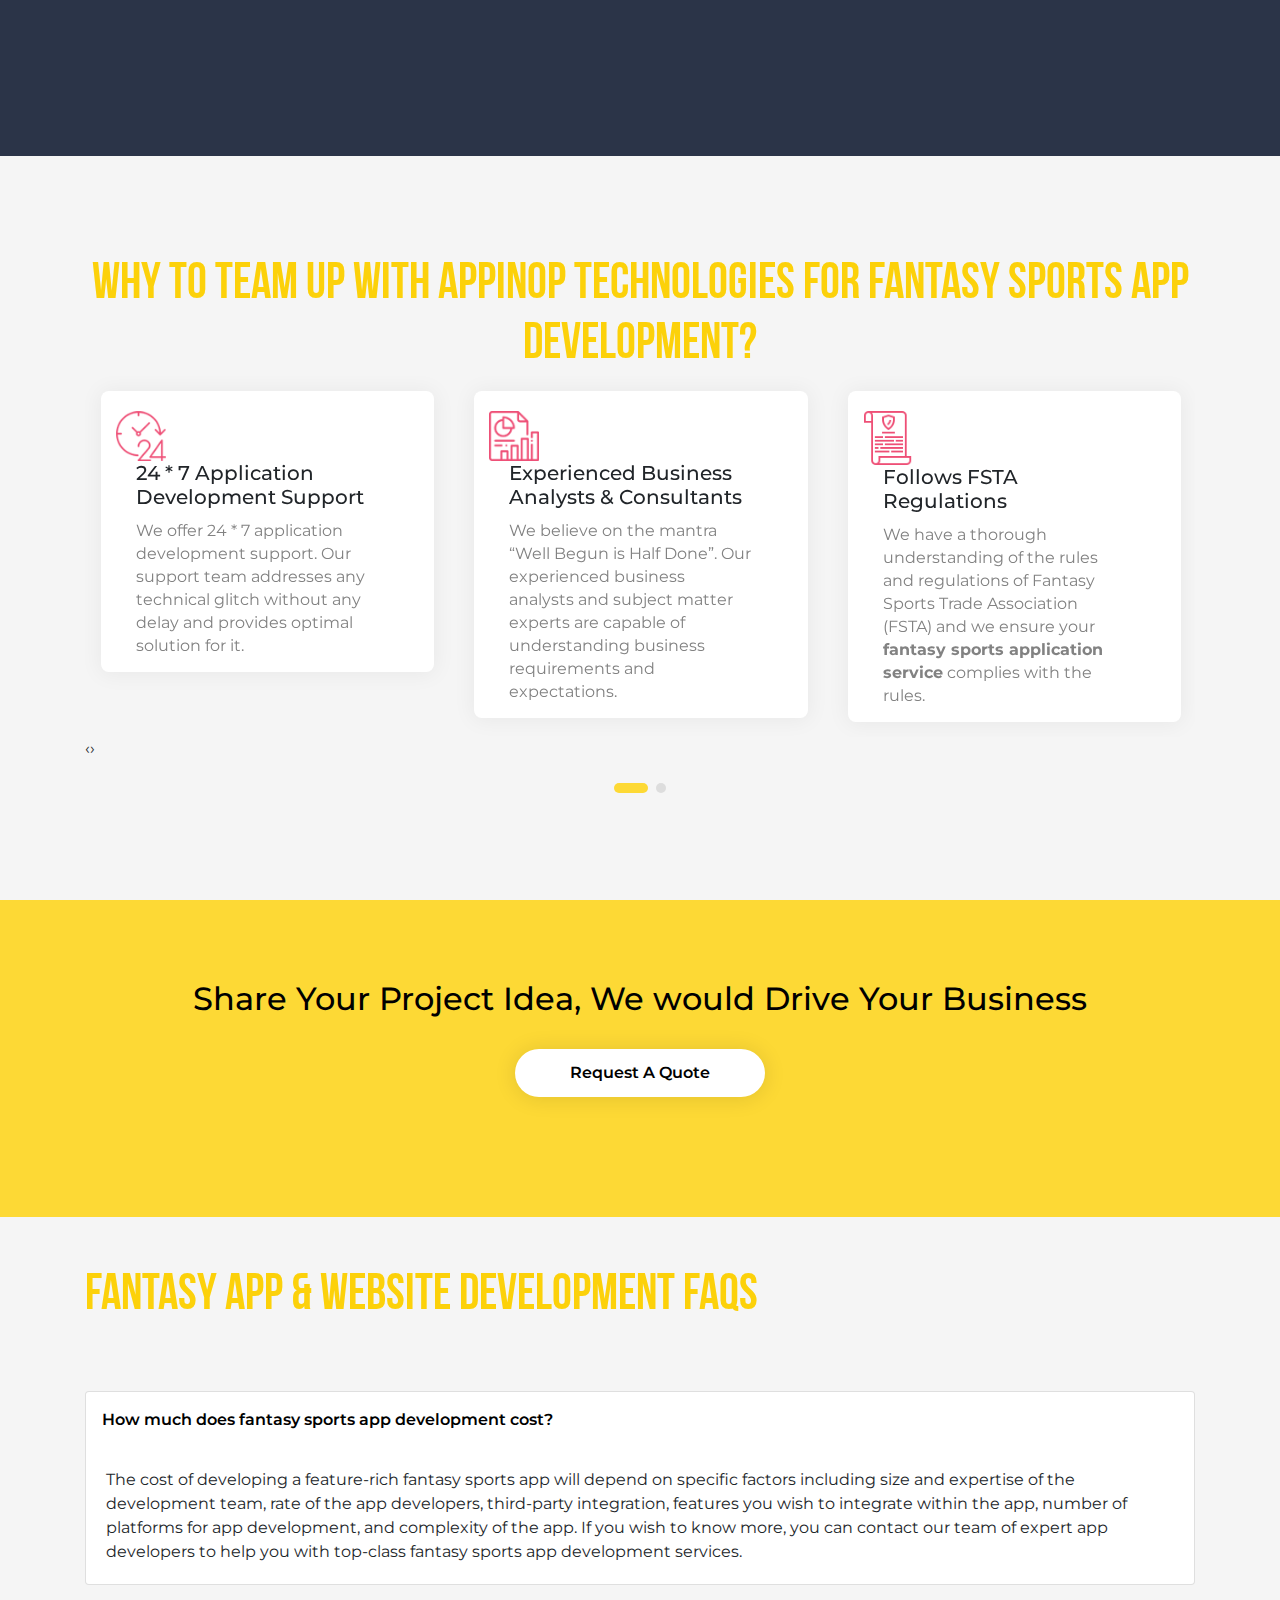
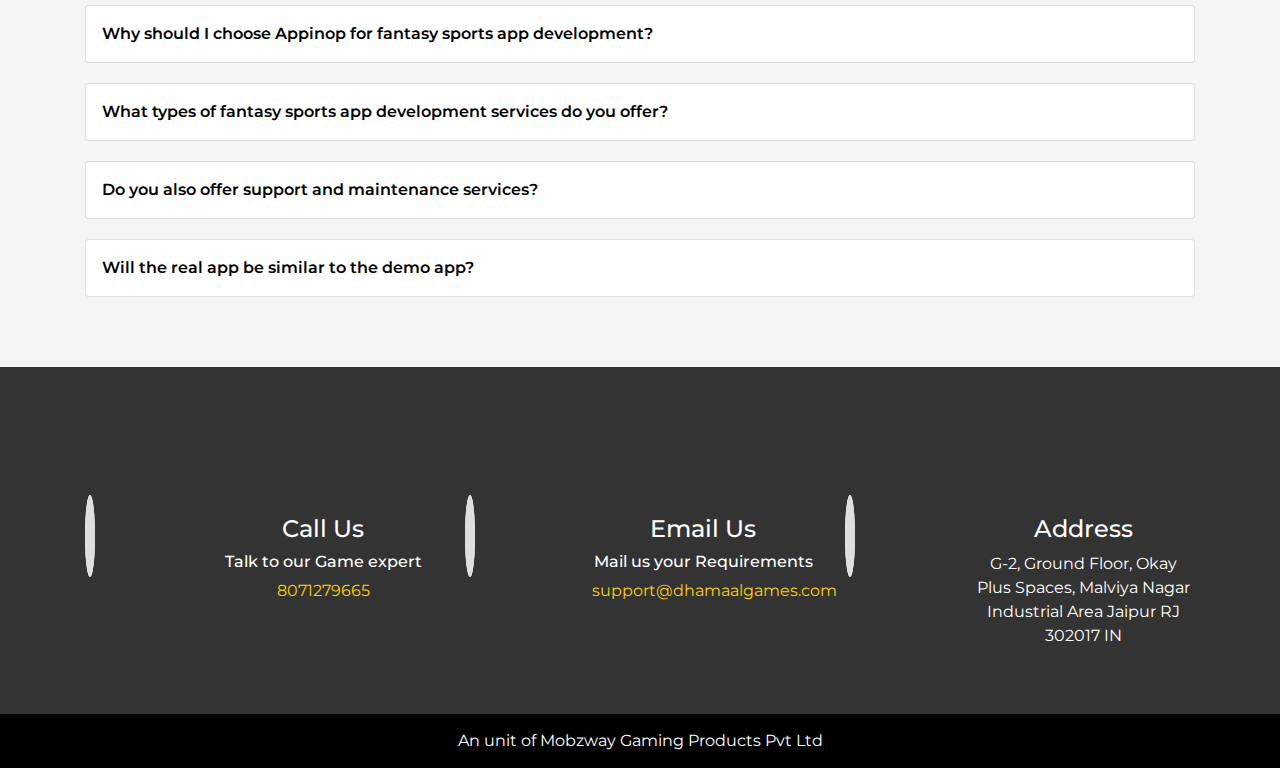
==== commit 8c8f6d85: "Add files via upload" ====
--- a/fantasy-sports.html
+++ b/fantasy-sports.html
@@ -51,7 +51,7 @@
               <a class="navbar-brand" href="index.html">
                   <img src="assets/img/brand_form.png">
               </a>
-              <button class="navbar-toggler collapsed" type="button" data-toggle="collapse" data-target="#collapsibleNavbar" aria-expanded="false">
+              <button class="navbar-toggler collapsed mobile_menu" type="button" data-toggle="collapse" data-target="#collapsibleNavbar" aria-expanded="false">
                 <i class="fas fa-bars"></i>
               </button>
               <div class="navbar-collapse collapse" id="collapsibleNavbar" style="">
@@ -76,7 +76,32 @@
             </nav>
         </div>
     </header>
-
+<!-- Mobile-Menu -->
+    <div class="mobile-menu">
+        <div class="logo-menu w-100 text-center">
+            <a href="#"><img src="assets/img/brand_form.png" /></a>
+        </div>
+        <div class="navbar-menu w-100">
+            <ul class="navbar-nav">
+                  <li class="nav-item">
+                    <a class="nav-link" href="index.html">Home</a>
+                  </li>
+                  <li class="nav-item">
+                    <a class="nav-link" href="ludo.html">Ludo</a>
+                  </li>
+                  <li class="nav-item">
+                    <a class="nav-link" href="rummy.html">Rummy</a>
+                  </li>
+                  <li class="nav-item">
+                    <a class="nav-link" href="poker.html">Poker</a>
+                  </li>  
+                  <li class="nav-item">
+                    <a class="nav-link" href="fantasy-sports.html">Fantasy Sports</a>
+                  </li>  
+                </ul>
+        </div>
+    </div>
+    <!-- Mobile-Menu End! -->
 
 <div class="nft_wrapper magento_wrapper">
 
@@ -1537,4 +1562,26 @@
             });
         </script>
 
+        </script>
+<script defer type="text/javascript"> 
+document.addEventListener('DOMContentLoaded', function () {
+    let navToggle = document.getElementsByClassName('mobile_menu')[0];
+    const html = document.getElementsByTagName("html")[0];
+    let menu = document.getElementsByClassName('navbar-expand-lg')[0];
+
+    navToggle.addEventListener('click', function (e) {
+        e.preventDefault();
+        if(navToggle.contains(e.target)){
+          html.classList.toggle("openNav");
+        } 
+    });
+    document.addEventListener('click', function(e) {
+        let isClickMenu = menu.contains(e.target);
+        if (!isClickMenu) {
+          html.classList.remove("openNav");
+        }
+    });
+});
+</script>
+
 </body></html>--- a/assets/css/style.css
+++ b/assets/css/style.css
@@ -314,8 +314,87 @@
   background: #fdd935;
 }
 
-
-
+/*Header Menu*/
+
+header.fixed-top .navbar-toggler i {
+  display: none;
+}
+header.fixed-top .navbar-toggler {
+  display: inline-block;
+  margin: 3px 0 0 -15px;
+  width: 35px;
+  height: 30px;
+  background: url(../img/toggle-bar.svg) no-repeat;
+  background-position: top center;
+  background-size: 100% 100%;
+  background-repeat: no-repeat;
+  outline: none;
+  text-align: center;
+  filter: brightness(0) invert(1);
+  padding: 0 !important;
+margin: 0;
+}
+.mobile-menu {
+  display: none;
+}
+.mobile-menu {
+  position: fixed;
+  top: 0;
+  left: 0;
+  z-index: 999999999;
+  width: 280px;
+  background-color: #f5f5f5;
+  overflow: hidden;
+  height: 100%;
+  transition: all .5s linear;
+transform: translate3d(-280px, 0, 0);
+}
+.mobile-menu .logo-menu {
+  background: #0e1721;
+  padding: 10px 0;
+}
+.mobile-menu .logo-menu img {
+  width: 150px;
+}
+.mobile-menu ul li a {
+  border-bottom: 0.2px solid #d4d4d4;
+  color: #2e2e2e;
+  letter-spacing: .3px;
+  padding: 15px 20px 15px 20px !important;
+  font-size: 14px;
+  line-height: 19px;
+  font-weight: 500;
+  display: block;
+  font-family: "Montserrat", sans-serif !important;
+}
+.openNav .mobile-menu {
+  transition: all .5s linear;
+  transform: translate3d(0, 0, 0);
+}
+.openNav::before {
+  content: "";
+  display: block;
+  height: 100%;
+  position: fixed;
+  top: 0;
+  width: 100%;
+  right: 0;
+  background-color: rgba(0, 0, 0, 0.6);
+  transition: all 0.8s ease-in;
+  z-index: 9000;
+}
+header #collapsibleNavbar {
+  display: none !important;
+}
+
+
+
+
+@media (max-width: 991px) {
+  .mobile-menu {
+  display: block;
+}
+}
 
   @media (min-width: 576px)
 .p-sm-3 {
@@ -355,9 +434,16 @@
   }
 }
 
+@media (max-width: 767px) {
+  .buy_experience .col-md-4 {
+  margin-bottom: 25px;
+}
+}
 
 
 /*Fantasy Sports*/
+
+
 .top-banner-in {
   position: relative;
   padding-top: 180px;
